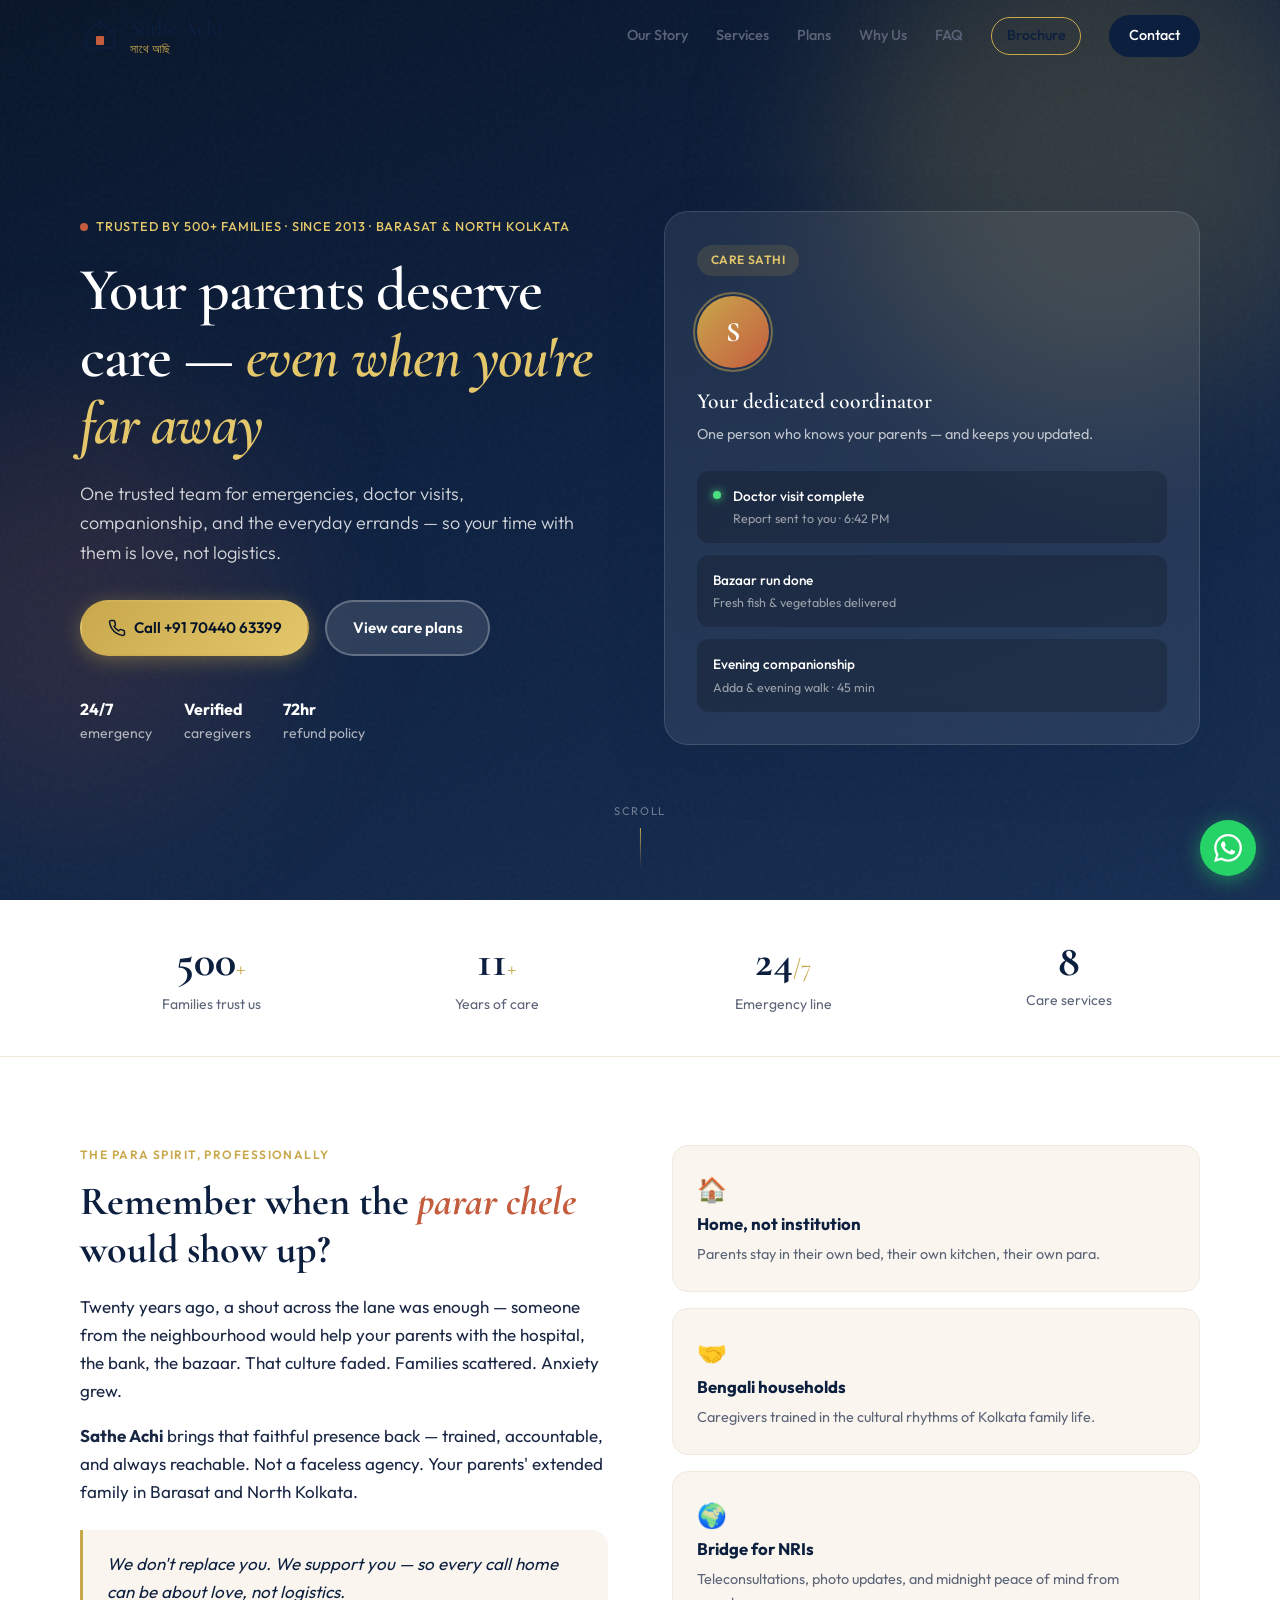
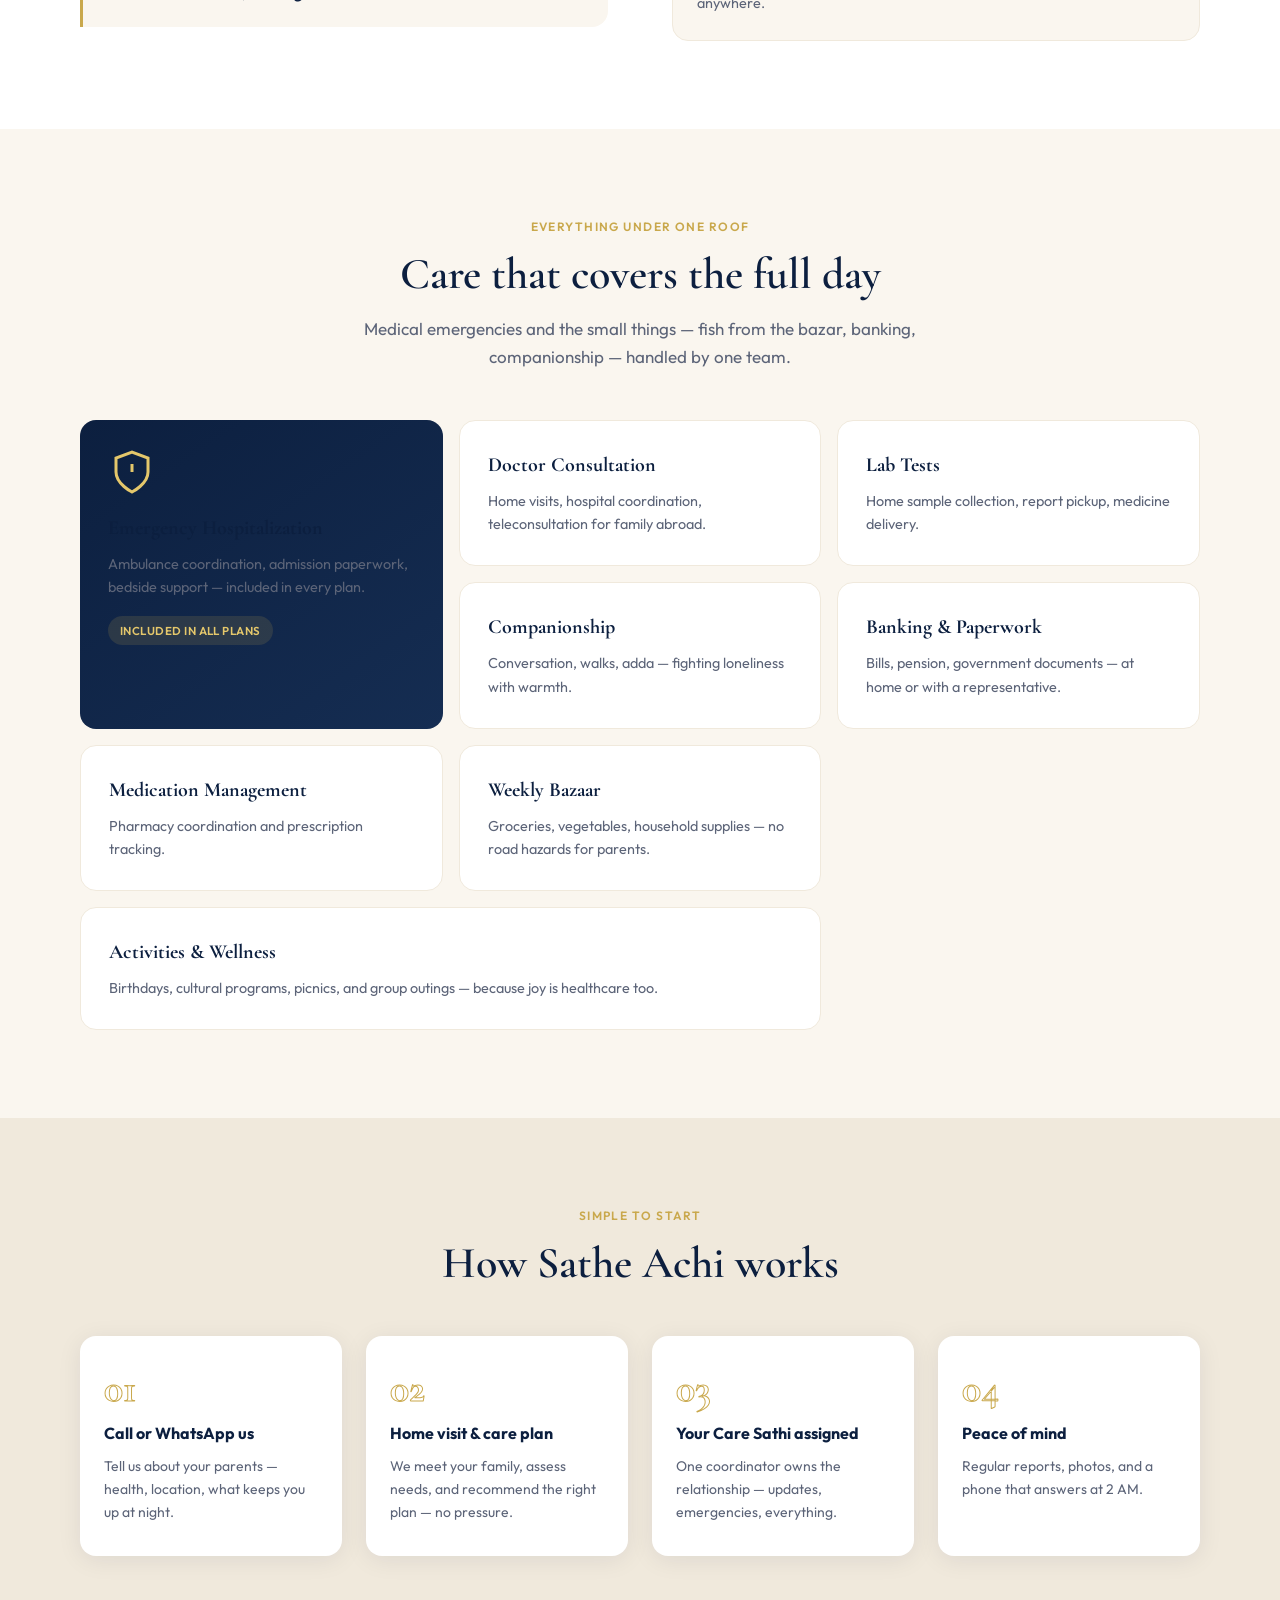
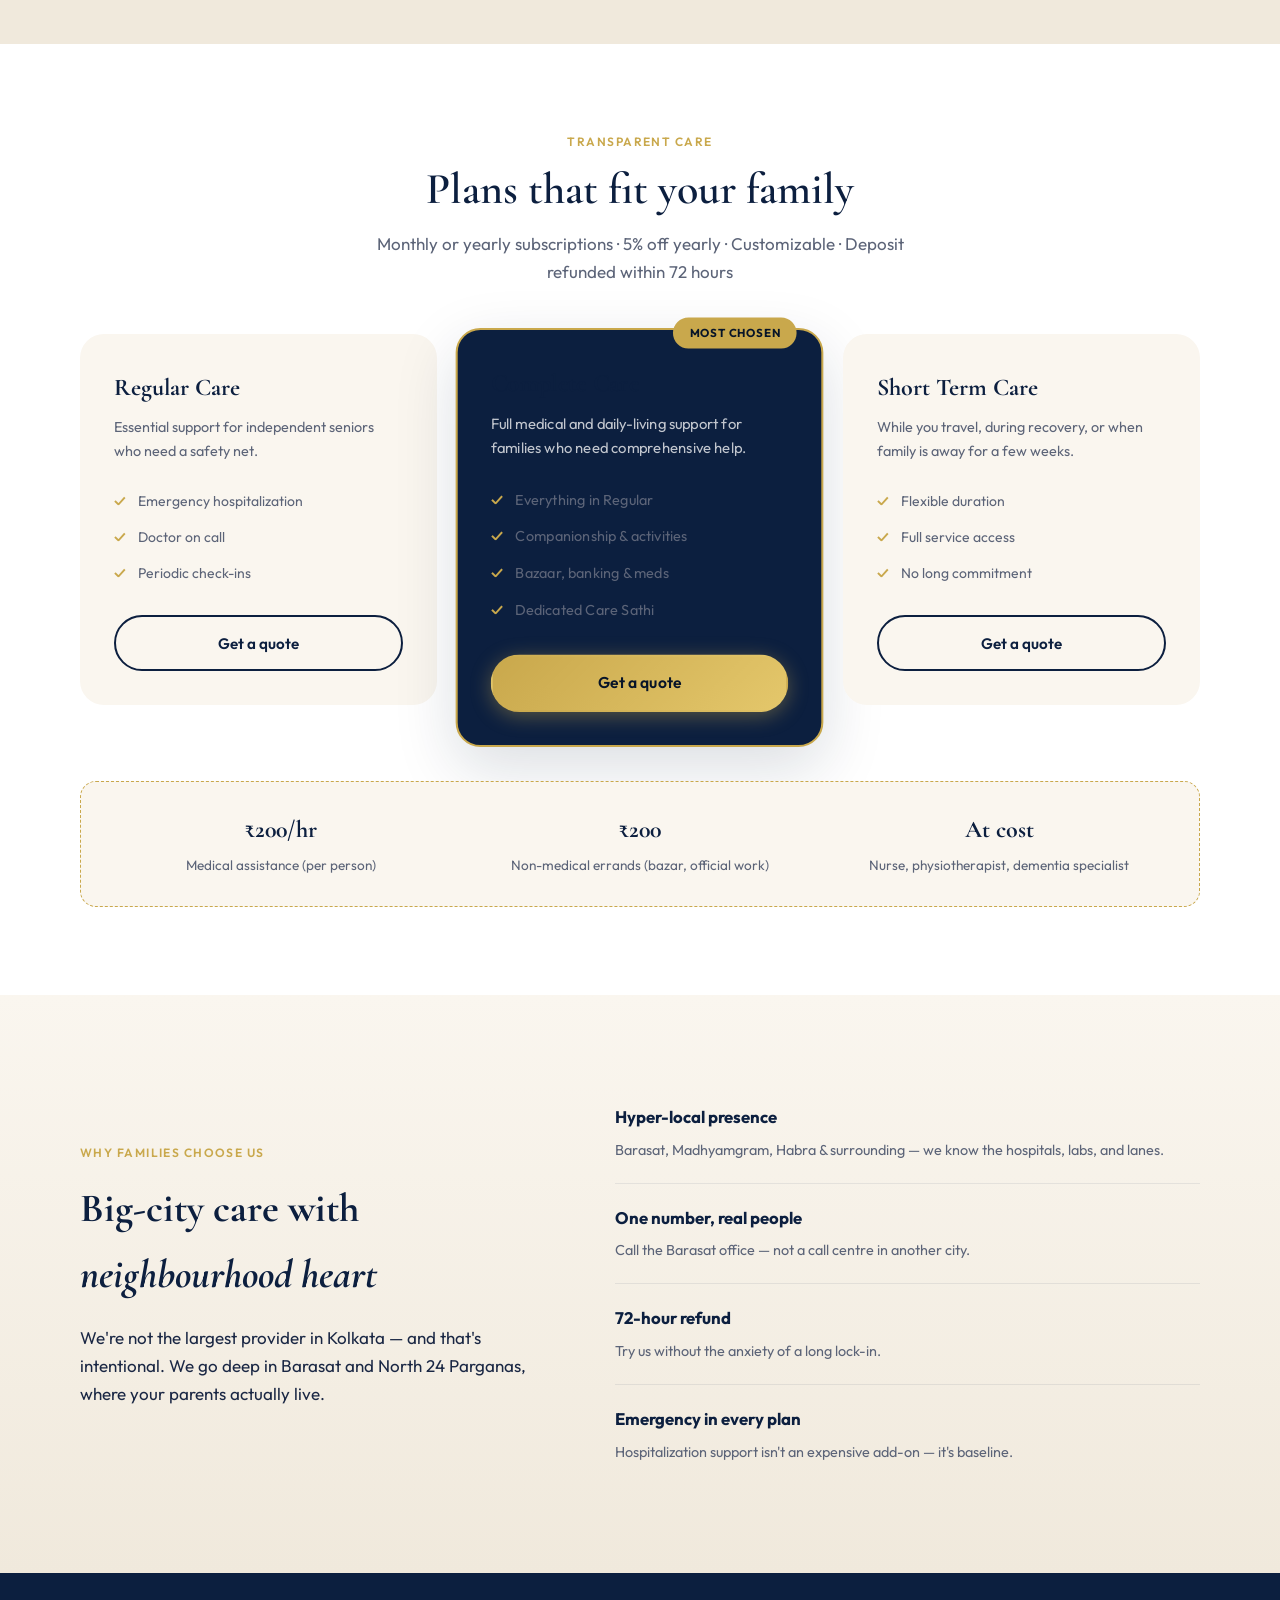
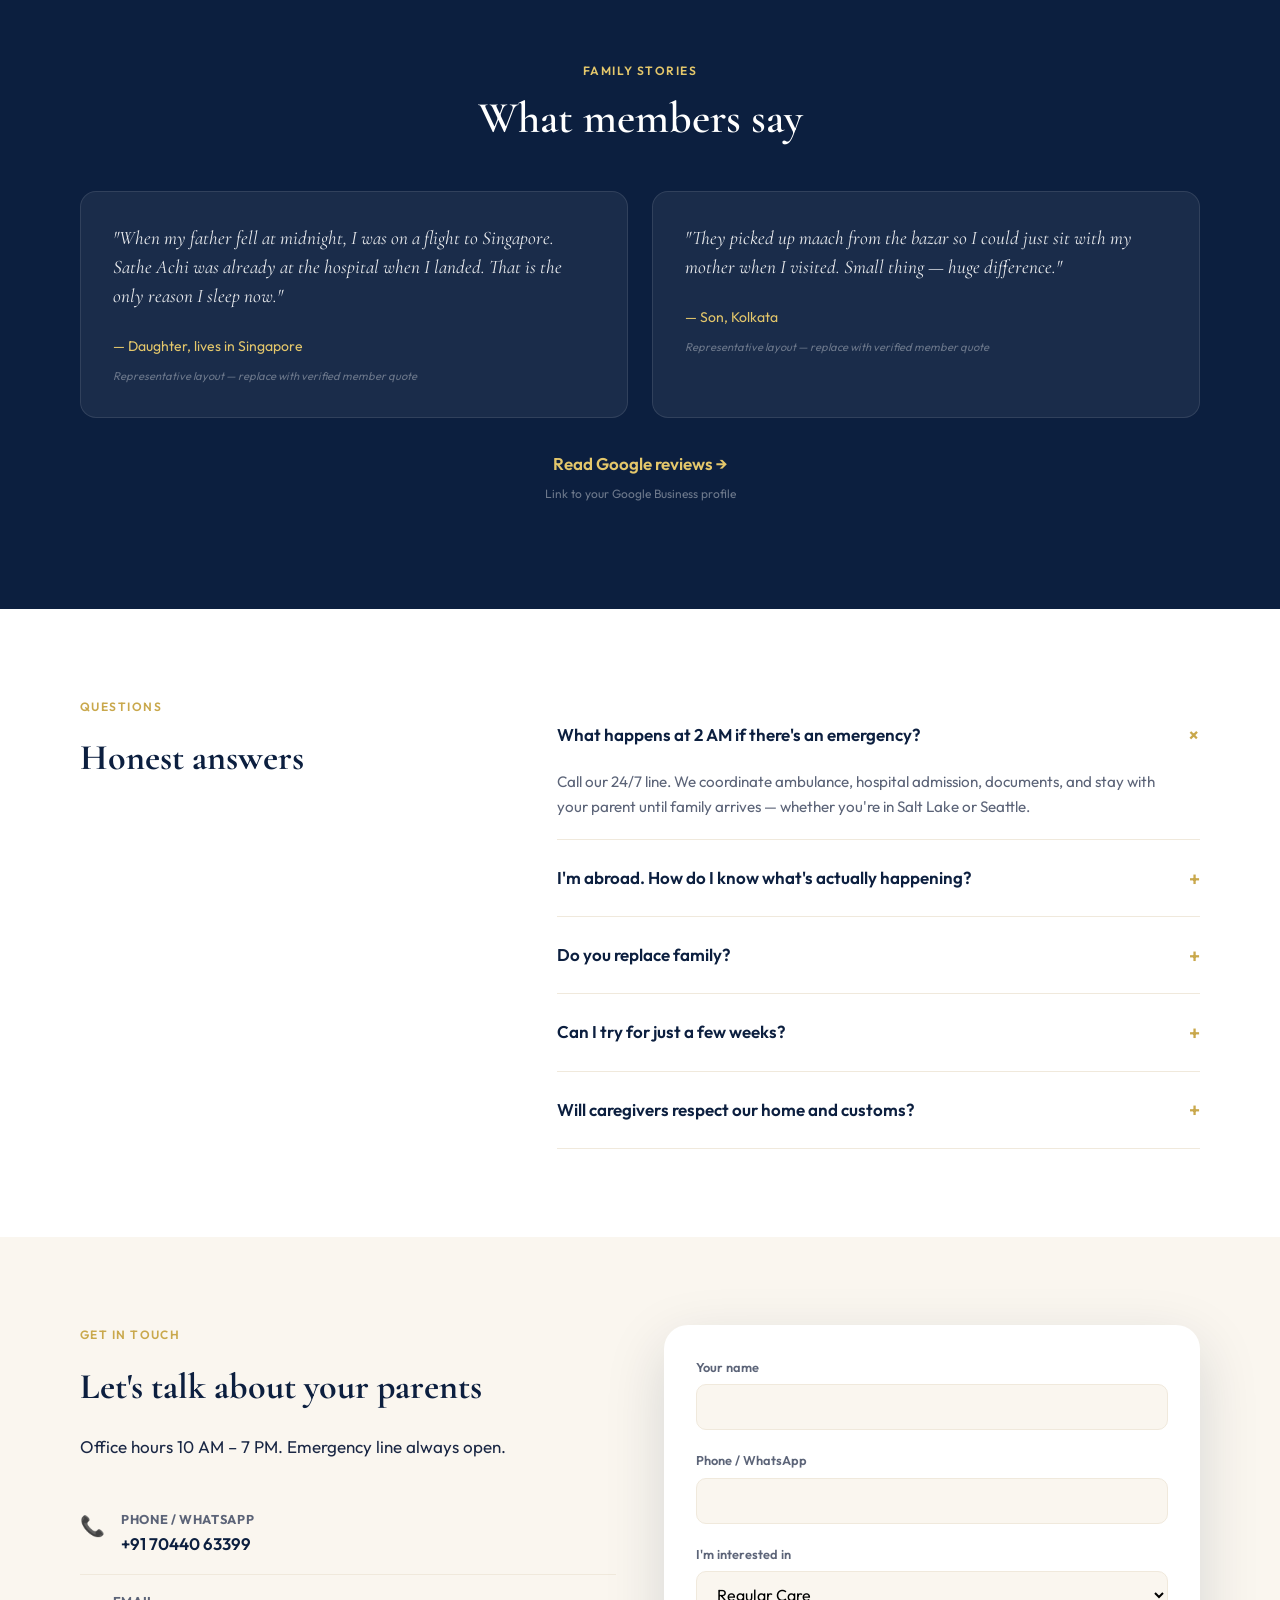
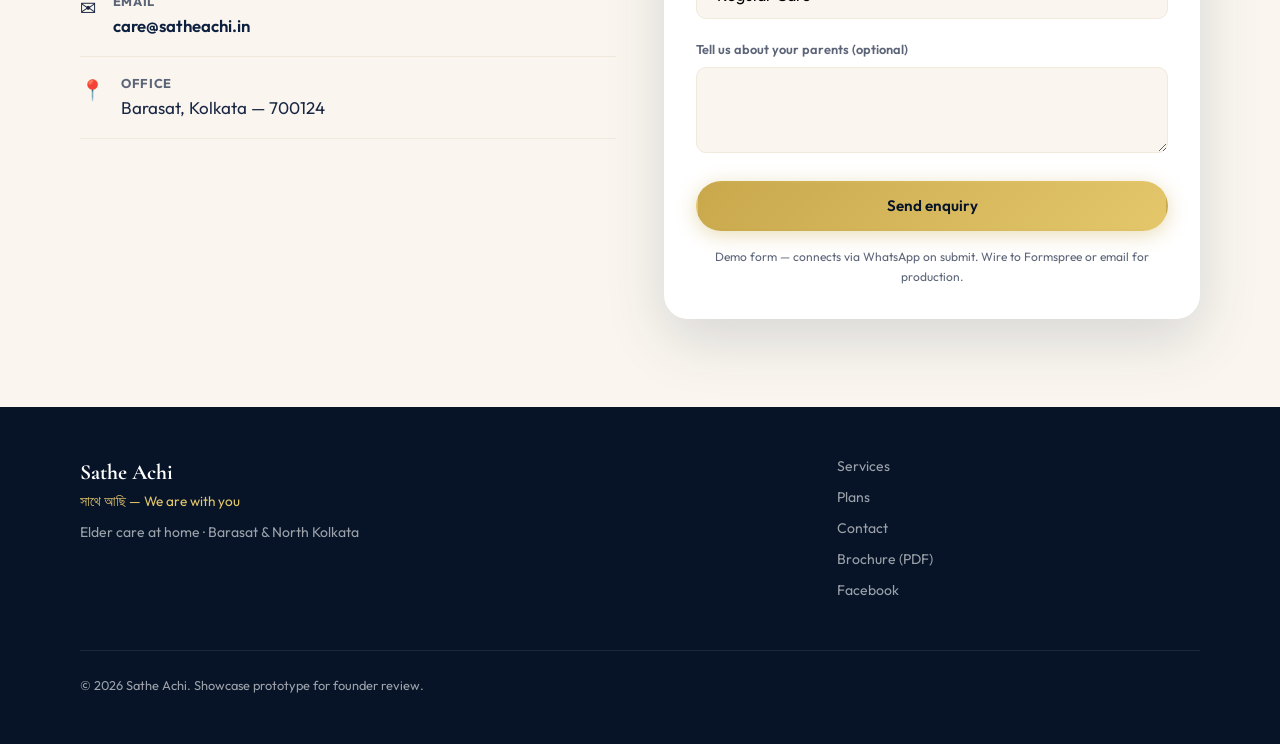
==== index.html @ 53a48768 "Add print-ready A4 brochure with brand-aligned design. Co-authored-by: Cursor <cursoragent@cursor.co" ====
<!DOCTYPE html>
<html lang="en">
<head>
  <meta charset="UTF-8" />
  <meta name="viewport" content="width=device-width, initial-scale=1.0" />
  <meta name="description" content="Sathe Achi — compassionate elder care at home in Barasat & North Kolkata. 24/7 emergency support, verified caregivers, one subscription for medical and daily needs." />
  <title>Sathe Achi — Elder Care at Home | Barasat & Kolkata</title>
  <link rel="preconnect" href="https://fonts.googleapis.com" />
  <link rel="preconnect" href="https://fonts.gstatic.com" crossorigin />
  <link href="https://fonts.googleapis.com/css2?family=Cormorant+Garamond:ital,wght@0,500;0,600;0,700;1,500&family=Outfit:wght@300;400;500;600;700&display=swap" rel="stylesheet" />
  <link rel="stylesheet" href="css/styles.css" />
  <link rel="icon" href="data:image/svg+xml,<svg xmlns='http://www.w3.org/2000/svg' viewBox='0 0 100 100'><rect fill='%230c1f3f' width='100' height='100' rx='20'/><path fill='%23c9a84c' d='M50 22 L72 42 V68 H28 V42 Z'/><rect fill='%23c45c3e' x='44' y='48' width='12' height='14' rx='2'/></svg>" />
</head>
<body>
  <a class="skip-link" href="#main">Skip to content</a>

  <header class="header" id="header">
    <div class="container header__inner">
      <a href="#" class="logo" aria-label="Sathe Achi home">
        <span class="logo__mark" aria-hidden="true">
          <svg viewBox="0 0 40 40" fill="none" xmlns="http://www.w3.org/2000/svg">
            <path d="M20 6 L34 18 V32 H6 V18 Z" stroke="currentColor" stroke-width="1.5" fill="none"/>
            <rect x="16" y="20" width="8" height="9" rx="1" fill="#c45c3e"/>
          </svg>
        </span>
        <span class="logo__text">
          <strong>Sathe Achi</strong>
          <small lang="bn">সাথে আছি</small>
        </span>
      </a>
      <nav class="nav" id="nav" aria-label="Main">
        <a href="#story">Our Story</a>
        <a href="#services">Services</a>
        <a href="#plans">Plans</a>
        <a href="#why">Why Us</a>
        <a href="#faq">FAQ</a>
        <a href="brochure/" class="nav__brochure">Brochure</a>
        <a href="#contact" class="nav__cta">Contact</a>
      </nav>
      <button class="menu-toggle" id="menuToggle" aria-expanded="false" aria-controls="nav" aria-label="Open menu">
        <span></span><span></span><span></span>
      </button>
    </div>
  </header>

  <main id="main">
    <section class="hero" aria-labelledby="hero-title">
      <div class="hero__bg" aria-hidden="true">
        <div class="hero__orb hero__orb--1"></div>
        <div class="hero__orb hero__orb--2"></div>
        <div class="hero__grain"></div>
      </div>
      <div class="container hero__grid">
        <div class="hero__content reveal">
          <p class="eyebrow">
            <span class="eyebrow__dot"></span>
            Trusted by 500+ families · Since 2013 · Barasat & North Kolkata
          </p>
          <h1 id="hero-title">
            Your parents deserve care —
            <em>even when you're far away</em>
          </h1>
          <p class="hero__lead">
            One trusted team for emergencies, doctor visits, companionship, and the everyday errands —
            so your time with them is love, not logistics.
          </p>
          <div class="hero__actions">
            <a href="tel:+917044063399" class="btn btn--primary">
              <svg width="18" height="18" viewBox="0 0 24 24" fill="none" stroke="currentColor" stroke-width="2"><path d="M22 16.92v3a2 2 0 01-2.18 2 19.79 19.79 0 01-8.63-3.07 19.5 19.5 0 01-6-6 19.79 19.79 0 01-3.07-8.67A2 2 0 014.11 2h3a2 2 0 012 1.72c.127.96.361 1.903.7 2.81a2 2 0 01-.45 2.11L8.09 9.91a16 16 0 006 6l1.27-1.27a2 2 0 012.11-.45c.907.339 1.85.573 2.81.7A2 2 0 0122 16.92z"/></svg>
              Call +91 70440 63399
            </a>
            <a href="#plans" class="btn btn--ghost">View care plans</a>
          </div>
          <ul class="hero__trust" role="list">
            <li><strong>24/7</strong> emergency</li>
            <li><strong>Verified</strong> caregivers</li>
            <li><strong>72hr</strong> refund policy</li>
          </ul>
        </div>
        <div class="hero__visual reveal reveal--delay">
          <div class="hero-card">
            <div class="hero-card__badge">Care Sathi</div>
            <div class="hero-card__avatar" aria-hidden="true">
              <div class="avatar-ring"></div>
              <span>S</span>
            </div>
            <p class="hero-card__name">Your dedicated coordinator</p>
            <p class="hero-card__role">One person who knows your parents — and keeps you updated.</p>
            <div class="hero-card__updates">
              <div class="update update--live">
                <span class="update__dot"></span>
                <div>
                  <strong>Doctor visit complete</strong>
                  <small>Report sent to you · 6:42 PM</small>
                </div>
              </div>
              <div class="update">
                <div>
                  <strong>Bazaar run done</strong>
                  <small>Fresh fish &amp; vegetables delivered</small>
                </div>
              </div>
              <div class="update">
                <div>
                  <strong>Evening companionship</strong>
                  <small>Adda &amp; evening walk · 45 min</small>
                </div>
              </div>
            </div>
          </div>
        </div>
      </div>
      <div class="hero__scroll" aria-hidden="true">
        <span>Scroll</span>
        <div class="hero__scroll-line"></div>
      </div>
    </section>

    <section class="stats" aria-label="Key metrics">
      <div class="container stats__grid">
        <div class="stat reveal"><span class="stat__num" data-count="500">0</span><span class="stat__suffix">+</span><p>Families trust us</p></div>
        <div class="stat reveal"><span class="stat__num" data-count="11">0</span><span class="stat__suffix">+</span><p>Years of care</p></div>
        <div class="stat reveal"><span class="stat__num" data-count="24">0</span><span class="stat__suffix">/7</span><p>Emergency line</p></div>
        <div class="stat reveal"><span class="stat__num" data-count="8">0</span><p>Care services</p></div>
      </div>
    </section>

    <section class="section story" id="story" aria-labelledby="story-title">
      <div class="container story__grid">
        <div class="story__text reveal">
          <p class="section-label">The para spirit, professionally</p>
          <h2 id="story-title">Remember when the <em>parar chele</em> would show up?</h2>
          <p>Twenty years ago, a shout across the lane was enough — someone from the neighbourhood would help your parents with the hospital, the bank, the bazaar. That culture faded. Families scattered. Anxiety grew.</p>
          <p><strong>Sathe Achi</strong> brings that faithful presence back — trained, accountable, and always reachable. Not a faceless agency. Your parents' extended family in Barasat and North Kolkata.</p>
          <blockquote>
            <p>We don't replace you. We support you — so every call home can be about love, not logistics.</p>
          </blockquote>
        </div>
        <div class="story__cards reveal reveal--delay">
          <article class="story-card">
            <span class="story-card__icon" aria-hidden="true">🏠</span>
            <h3>Home, not institution</h3>
            <p>Parents stay in their own bed, their own kitchen, their own para.</p>
          </article>
          <article class="story-card">
            <span class="story-card__icon" aria-hidden="true">🤝</span>
            <h3>Bengali households</h3>
            <p>Caregivers trained in the cultural rhythms of Kolkata family life.</p>
          </article>
          <article class="story-card">
            <span class="story-card__icon" aria-hidden="true">🌍</span>
            <h3>Bridge for NRIs</h3>
            <p>Teleconsultations, photo updates, and midnight peace of mind from anywhere.</p>
          </article>
        </div>
      </div>
    </section>

    <section class="section services" id="services" aria-labelledby="services-title">
      <div class="container">
        <header class="section-header reveal">
          <p class="section-label">Everything under one roof</p>
          <h2 id="services-title">Care that covers the full day</h2>
          <p class="section-desc">Medical emergencies and the small things — fish from the bazar, banking, companionship — handled by one team.</p>
        </header>
        <div class="bento reveal">
          <article class="bento__item bento__item--featured">
            <div class="bento__icon" aria-hidden="true">
              <svg viewBox="0 0 24 24" fill="none" stroke="currentColor" stroke-width="1.5"><path d="M12 22s8-4 8-10V5l-8-3-8 3v7c0 6 8 10 8 10z"/><path d="M12 8v4M12 16h.01"/></svg>
            </div>
            <h3>Emergency Hospitalization</h3>
            <p>Ambulance coordination, admission paperwork, bedside support — included in every plan.</p>
            <span class="bento__tag">Included in all plans</span>
          </article>
          <article class="bento__item">
            <h3>Doctor Consultation</h3>
            <p>Home visits, hospital coordination, teleconsultation for family abroad.</p>
          </article>
          <article class="bento__item">
            <h3>Lab Tests</h3>
            <p>Home sample collection, report pickup, medicine delivery.</p>
          </article>
          <article class="bento__item">
            <h3>Companionship</h3>
            <p>Conversation, walks, adda — fighting loneliness with warmth.</p>
          </article>
          <article class="bento__item">
            <h3>Banking &amp; Paperwork</h3>
            <p>Bills, pension, government documents — at home or with a representative.</p>
          </article>
          <article class="bento__item">
            <h3>Medication Management</h3>
            <p>Pharmacy coordination and prescription tracking.</p>
          </article>
          <article class="bento__item">
            <h3>Weekly Bazaar</h3>
            <p>Groceries, vegetables, household supplies — no road hazards for parents.</p>
          </article>
          <article class="bento__item bento__item--wide">
            <h3>Activities &amp; Wellness</h3>
            <p>Birthdays, cultural programs, picnics, and group outings — because joy is healthcare too.</p>
          </article>
        </div>
      </div>
    </section>

    <section class="section how" id="how" aria-labelledby="how-title">
      <div class="container">
        <header class="section-header reveal">
          <p class="section-label">Simple to start</p>
          <h2 id="how-title">How Sathe Achi works</h2>
        </header>
        <ol class="steps reveal">
          <li class="step">
            <span class="step__num">01</span>
            <h3>Call or WhatsApp us</h3>
            <p>Tell us about your parents — health, location, what keeps you up at night.</p>
          </li>
          <li class="step">
            <span class="step__num">02</span>
            <h3>Home visit &amp; care plan</h3>
            <p>We meet your family, assess needs, and recommend the right plan — no pressure.</p>
          </li>
          <li class="step">
            <span class="step__num">03</span>
            <h3>Your Care Sathi assigned</h3>
            <p>One coordinator owns the relationship — updates, emergencies, everything.</p>
          </li>
          <li class="step">
            <span class="step__num">04</span>
            <h3>Peace of mind</h3>
            <p>Regular reports, photos, and a phone that answers at 2 AM.</p>
          </li>
        </ol>
      </div>
    </section>

    <section class="section plans" id="plans" aria-labelledby="plans-title">
      <div class="container">
        <header class="section-header reveal">
          <p class="section-label">Transparent care</p>
          <h2 id="plans-title">Plans that fit your family</h2>
          <p class="section-desc">Monthly or yearly subscriptions · 5% off yearly · Customizable · Deposit refunded within 72 hours</p>
        </header>
        <div class="plans__grid reveal">
          <article class="plan-card">
            <h3>Regular Care</h3>
            <p class="plan-card__desc">Essential support for independent seniors who need a safety net.</p>
            <ul>
              <li>Emergency hospitalization</li>
              <li>Doctor on call</li>
              <li>Periodic check-ins</li>
            </ul>
            <a href="#contact" class="btn btn--outline btn--block">Get a quote</a>
          </article>
          <article class="plan-card plan-card--featured">
            <span class="plan-card__ribbon">Most chosen</span>
            <h3>Complete Care</h3>
            <p class="plan-card__desc">Full medical and daily-living support for families who need comprehensive help.</p>
            <ul>
              <li>Everything in Regular</li>
              <li>Companionship &amp; activities</li>
              <li>Bazaar, banking &amp; meds</li>
              <li>Dedicated Care Sathi</li>
            </ul>
            <a href="#contact" class="btn btn--primary btn--block">Get a quote</a>
          </article>
          <article class="plan-card">
            <h3>Short Term Care</h3>
            <p class="plan-card__desc">While you travel, during recovery, or when family is away for a few weeks.</p>
            <ul>
              <li>Flexible duration</li>
              <li>Full service access</li>
              <li>No long commitment</li>
            </ul>
            <a href="#contact" class="btn btn--outline btn--block">Get a quote</a>
          </article>
        </div>
        <aside class="pricing-notes reveal">
          <h3 class="visually-hidden">Add-on pricing</h3>
          <div class="pricing-notes__grid">
            <div><strong>₹200/hr</strong><span>Medical assistance (per person)</span></div>
            <div><strong>₹200</strong><span>Non-medical errands (bazar, official work)</span></div>
            <div><strong>At cost</strong><span>Nurse, physiotherapist, dementia specialist</span></div>
          </div>
        </aside>
      </div>
    </section>

    <section class="section why" id="why" aria-labelledby="why-title">
      <div class="container why__grid">
        <header class="reveal">
          <p class="section-label">Why families choose us</p>
          <h2 id="why-title">Big-city care with <em>neighbourhood heart</em></h2>
          <p>We're not the largest provider in Kolkata — and that's intentional. We go deep in Barasat and North 24 Parganas, where your parents actually live.</p>
        </header>
        <ul class="why__list reveal reveal--delay" role="list">
          <li>
            <strong>Hyper-local presence</strong>
            <span>Barasat, Madhyamgram, Habra &amp; surrounding — we know the hospitals, labs, and lanes.</span>
          </li>
          <li>
            <strong>One number, real people</strong>
            <span>Call the Barasat office — not a call centre in another city.</span>
          </li>
          <li>
            <strong>72-hour refund</strong>
            <span>Try us without the anxiety of a long lock-in.</span>
          </li>
          <li>
            <strong>Emergency in every plan</strong>
            <span>Hospitalization support isn't an expensive add-on — it's baseline.</span>
          </li>
        </ul>
      </div>
    </section>

    <section class="section testimonials" aria-labelledby="testimonials-title">
      <div class="container">
        <header class="section-header reveal">
          <p class="section-label">Family stories</p>
          <h2 id="testimonials-title">What members say</h2>
        </header>
        <div class="testimonials__grid reveal">
          <blockquote class="testimonial">
            <p>"When my father fell at midnight, I was on a flight to Singapore. Sathe Achi was already at the hospital when I landed. That is the only reason I sleep now."</p>
            <footer>
              <cite>— Daughter, lives in Singapore</cite>
              <span class="testimonial__note">Representative layout — replace with verified member quote</span>
            </footer>
          </blockquote>
          <blockquote class="testimonial">
            <p>"They picked up maach from the bazar so I could just sit with my mother when I visited. Small thing — huge difference."</p>
            <footer>
              <cite>— Son, Kolkata</cite>
              <span class="testimonial__note">Representative layout — replace with verified member quote</span>
            </footer>
          </blockquote>
        </div>
        <p class="testimonials__cta reveal">
          <a href="https://g.page/r/" target="_blank" rel="noopener" class="link-arrow">Read Google reviews →</a>
          <small>Link to your Google Business profile</small>
        </p>
      </div>
    </section>

    <section class="section faq" id="faq" aria-labelledby="faq-title">
      <div class="container faq__grid">
        <header class="reveal">
          <p class="section-label">Questions</p>
          <h2 id="faq-title">Honest answers</h2>
        </header>
        <div class="accordion reveal reveal--delay" role="list">
          <details class="accordion__item" open>
            <summary>What happens at 2 AM if there's an emergency?</summary>
            <p>Call our 24/7 line. We coordinate ambulance, hospital admission, documents, and stay with your parent until family arrives — whether you're in Salt Lake or Seattle.</p>
          </details>
          <details class="accordion__item">
            <summary>I'm abroad. How do I know what's actually happening?</summary>
            <p>Your Care Sathi sends regular updates — doctor reports, photos from activities, and direct WhatsApp access. We're your transparent local bridge.</p>
          </details>
          <details class="accordion__item">
            <summary>Do you replace family?</summary>
            <p>Never. We handle logistics so your calls and visits are about connection — not chores, queues, and panic.</p>
          </details>
          <details class="accordion__item">
            <summary>Can I try for just a few weeks?</summary>
            <p>Yes — Short Term Care is built for vacations, recovery, or trial periods. Deposit refunded within 72 hours if you discontinue.</p>
          </details>
          <details class="accordion__item">
            <summary>Will caregivers respect our home and customs?</summary>
            <p>Trust is everything. Our team is trained for Bengali households — shoes off, kitchen rules, the rhythms of your family.</p>
          </details>
        </div>
      </div>
    </section>

    <section class="section contact" id="contact" aria-labelledby="contact-title">
      <div class="container contact__grid">
        <div class="contact__info reveal">
          <p class="section-label">Get in touch</p>
          <h2 id="contact-title">Let's talk about your parents</h2>
          <p>Office hours 10 AM – 7 PM. Emergency line always open.</p>
          <ul class="contact__list" role="list">
            <li>
              <span aria-hidden="true">📞</span>
              <div><strong>Phone / WhatsApp</strong><a href="tel:+917044063399">+91 70440 63399</a></div>
            </li>
            <li>
              <span aria-hidden="true">✉️</span>
              <div><strong>Email</strong><a href="mailto:care@satheachi.in">care@satheachi.in</a></div>
            </li>
            <li>
              <span aria-hidden="true">📍</span>
              <div><strong>Office</strong>Barasat, Kolkata — 700124</div>
            </li>
          </ul>
        </div>
        <form class="contact__form reveal reveal--delay" action="#" method="post" id="contactForm">
          <div class="form-row">
            <label for="name">Your name</label>
            <input type="text" id="name" name="name" required autocomplete="name" />
          </div>
          <div class="form-row">
            <label for="phone">Phone / WhatsApp</label>
            <input type="tel" id="phone" name="phone" required autocomplete="tel" />
          </div>
          <div class="form-row">
            <label for="interest">I'm interested in</label>
            <select id="interest" name="interest">
              <option>Regular Care</option>
              <option>Complete Care</option>
              <option>Short Term Care</option>
              <option>Emergency Membership</option>
            </select>
          </div>
          <div class="form-row">
            <label for="message">Tell us about your parents (optional)</label>
            <textarea id="message" name="message" rows="3"></textarea>
          </div>
          <button type="submit" class="btn btn--primary btn--block">Send enquiry</button>
          <p class="form-note">Demo form — connects via WhatsApp on submit. Wire to Formspree or email for production.</p>
        </form>
      </div>
    </section>
  </main>

  <footer class="footer">
    <div class="container footer__grid">
      <div class="footer__brand">
        <strong>Sathe Achi</strong>
        <span lang="bn">সাথে আছি — We are with you</span>
        <p>Elder care at home · Barasat &amp; North Kolkata</p>
      </div>
      <div class="footer__links">
        <a href="#services">Services</a>
        <a href="#plans">Plans</a>
        <a href="#contact">Contact</a>
        <a href="brochure/">Brochure (PDF)</a>
        <a href="https://www.facebook.com/p/Sathe-Achi-100067684187281" target="_blank" rel="noopener">Facebook</a>
      </div>
      <p class="footer__copy">© 2026 Sathe Achi. Showcase prototype for founder review.</p>
    </div>
  </footer>

  <a href="https://wa.me/917044063399?text=Hi%20Sathe%20Achi%2C%20I%27d%20like%20to%20know%20more%20about%20elder%20care." class="whatsapp-float" target="_blank" rel="noopener" aria-label="Chat on WhatsApp">
    <svg viewBox="0 0 24 24" fill="currentColor" width="28" height="28"><path d="M17.472 14.382c-.297-.149-1.758-.867-2.03-.967-.273-.099-.471-.148-.67.15-.197.297-.767.966-.94 1.164-.173.199-.347.223-.644.075-.297-.15-1.255-.463-2.39-1.475-.883-.788-1.48-1.761-1.653-2.059-.173-.297-.018-.458.13-.606.134-.133.298-.347.446-.52.149-.174.198-.298.298-.497.099-.198.05-.371-.025-.52-.075-.149-.669-1.612-.916-2.207-.242-.579-.487-.5-.669-.51-.173-.008-.371-.01-.57-.01-.198 0-.52.074-.792.372-.272.297-1.04 1.016-1.04 2.479 0 1.462 1.065 2.875 1.213 3.074.149.198 2.096 3.2 5.077 4.487.709.306 1.262.489 1.694.625.712.227 1.36.195 1.871.118.571-.085 1.758-.719 2.006-1.413.248-.694.248-1.289.173-1.413-.074-.124-.272-.198-.57-.347m-5.421 7.403h-.004a9.87 9.87 0 01-5.031-1.378l-.361-.214-3.741.982.998-3.648-.235-.374a9.86 9.86 0 01-1.51-5.26c.001-5.45 4.436-9.884 9.888-9.884 2.64 0 5.122 1.03 6.988 2.898a9.825 9.825 0 012.893 6.994c-.003 5.45-4.435 9.884-9.885 9.884m8.413-18.297A11.815 11.815 0 0012.05 0C5.495 0 .16 5.335.157 11.892c0 2.096.547 4.142 1.588 5.945L.057 24l6.305-1.654a11.882 11.882 0 005.683 1.448h.005c6.554 0 11.89-5.335 11.893-11.893a11.821 11.821 0 00-3.48-8.413z"/></svg>
  </a>

  <script src="js/main.js"></script>
</body>
</html>
---- css/styles.css ----
/* Sathe Achi — Showcase site styles */

:root {
  --navy: #0c1f3f;
  --navy-light: #152d52;
  --navy-deep: #071428;
  --gold: #c9a84c;
  --gold-light: #e4c76b;
  --gold-dim: rgba(201, 168, 76, 0.15);
  --cream: #faf6ef;
  --cream-dark: #f0e9dc;
  --terracotta: #c45c3e;
  --text: #1a2744;
  --text-muted: #5c6478;
  --white: #ffffff;
  --radius: 16px;
  --radius-lg: 24px;
  --shadow: 0 4px 24px rgba(12, 31, 63, 0.08);
  --shadow-lg: 0 20px 60px rgba(12, 31, 63, 0.15);
  --font-display: "Cormorant Garamond", Georgia, serif;
  --font-body: "Outfit", system-ui, sans-serif;
  --header-h: 72px;
  --ease: cubic-bezier(0.22, 1, 0.36, 1);
}

*, *::before, *::after { box-sizing: border-box; }
html { scroll-behavior: smooth; scroll-padding-top: var(--header-h); }

body {
  margin: 0;
  font-family: var(--font-body);
  font-size: 1.0625rem;
  line-height: 1.65;
  color: var(--text);
  background: var(--cream);
  -webkit-font-smoothing: antialiased;
}

img, svg { display: block; max-width: 100%; }
a { color: var(--navy); text-decoration-thickness: 1px; text-underline-offset: 3px; }
a:hover { color: var(--terracotta); }

.container {
  width: min(1120px, 92vw);
  margin-inline: auto;
}

.visually-hidden {
  position: absolute;
  width: 1px; height: 1px;
  padding: 0; margin: -1px;
  overflow: hidden;
  clip: rect(0,0,0,0);
  border: 0;
}

.skip-link {
  position: absolute;
  top: -100px; left: 1rem;
  padding: 0.5rem 1rem;
  background: var(--navy);
  color: var(--white);
  z-index: 9999;
  border-radius: 8px;
}
.skip-link:focus { top: 1rem; }

/* ── Header ── */
.header {
  position: fixed;
  top: 0; left: 0; right: 0;
  z-index: 100;
  height: var(--header-h);
  transition: background 0.4s var(--ease), box-shadow 0.4s var(--ease);
}
.header--scrolled {
  background: rgba(250, 246, 239, 0.92);
  backdrop-filter: blur(12px);
  box-shadow: var(--shadow);
}
.header__inner {
  display: flex;
  align-items: center;
  justify-content: space-between;
  height: 100%;
}

.logo {
  display: flex;
  align-items: center;
  gap: 0.65rem;
  text-decoration: none;
  color: var(--navy);
}
.logo__mark {
  width: 40px; height: 40px;
  color: var(--navy);
}
.logo__text {
  display: flex;
  flex-direction: column;
  line-height: 1.2;
}
.logo__text strong {
  font-family: var(--font-display);
  font-size: 1.35rem;
  font-weight: 600;
}
.logo__text small {
  font-size: 0.75rem;
  color: var(--gold);
  letter-spacing: 0.02em;
}

.nav {
  display: flex;
  align-items: center;
  gap: 1.75rem;
}
.nav a {
  text-decoration: none;
  font-size: 0.9rem;
  font-weight: 500;
  color: var(--text-muted);
  transition: color 0.2s;
}
.nav a:hover { color: var(--navy); }
.nav__brochure {
  padding: 0.4rem 0.9rem !important;
  border: 1px solid var(--gold);
  border-radius: 100px;
  color: var(--navy) !important;
}
.nav__brochure:hover { background: var(--gold-dim, rgba(201,168,76,0.15)); }
.nav__cta {
  padding: 0.55rem 1.25rem !important;
  background: var(--navy) !important;
  color: var(--white) !important;
  border-radius: 100px;
}
.nav__cta:hover { background: var(--navy-light) !important; color: var(--white) !important; }

.menu-toggle {
  display: none;
  flex-direction: column;
  gap: 5px;
  padding: 8px;
  background: none;
  border: none;
  cursor: pointer;
}
.menu-toggle span {
  display: block;
  width: 24px; height: 2px;
  background: var(--navy);
  border-radius: 2px;
  transition: transform 0.3s, opacity 0.3s;
}
.menu-toggle[aria-expanded="true"] span:nth-child(1) { transform: translateY(7px) rotate(45deg); }
.menu-toggle[aria-expanded="true"] span:nth-child(2) { opacity: 0; }
.menu-toggle[aria-expanded="true"] span:nth-child(3) { transform: translateY(-7px) rotate(-45deg); }

/* ── Buttons ── */
.btn {
  display: inline-flex;
  align-items: center;
  justify-content: center;
  gap: 0.5rem;
  padding: 0.85rem 1.6rem;
  font-family: var(--font-body);
  font-size: 0.95rem;
  font-weight: 600;
  border-radius: 100px;
  border: 2px solid transparent;
  cursor: pointer;
  text-decoration: none;
  transition: transform 0.2s var(--ease), box-shadow 0.2s, background 0.2s;
}
.btn:hover { transform: translateY(-2px); }
.btn--primary {
  background: linear-gradient(135deg, var(--gold) 0%, var(--gold-light) 100%);
  color: var(--navy-deep);
  box-shadow: 0 4px 20px rgba(201, 168, 76, 0.4);
}
.btn--primary:hover { box-shadow: 0 8px 28px rgba(201, 168, 76, 0.5); color: var(--navy-deep); }
.btn--ghost {
  background: rgba(255,255,255,0.12);
  color: var(--white);
  border-color: rgba(255,255,255,0.25);
  backdrop-filter: blur(8px);
}
.btn--ghost:hover { background: rgba(255,255,255,0.2); color: var(--white); }
.btn--outline {
  background: transparent;
  border-color: var(--navy);
  color: var(--navy);
}
.btn--outline:hover { background: var(--navy); color: var(--white); }
.btn--block { width: 100%; }

/* ── Hero ── */
.hero {
  position: relative;
  min-height: 100vh;
  min-height: 100dvh;
  display: flex;
  align-items: center;
  padding: calc(var(--header-h) + 3rem) 0 4rem;
  background: linear-gradient(160deg, var(--navy-deep) 0%, var(--navy) 45%, var(--navy-light) 100%);
  color: var(--white);
  overflow: hidden;
}
.hero__bg { position: absolute; inset: 0; pointer-events: none; }
.hero__orb {
  position: absolute;
  border-radius: 50%;
  filter: blur(80px);
  animation: float 12s ease-in-out infinite;
}
.hero__orb--1 {
  width: 500px; height: 500px;
  background: rgba(201, 168, 76, 0.2);
  top: -10%; right: -5%;
}
.hero__orb--2 {
  width: 400px; height: 400px;
  background: rgba(196, 92, 62, 0.15);
  bottom: 10%; left: -10%;
  animation-delay: -6s;
}
.hero__grain {
  position: absolute; inset: 0;
  opacity: 0.04;
  background-image: url("data:image/svg+xml,%3Csvg viewBox='0 0 256 256' xmlns='http://www.w3.org/2000/svg'%3E%3Cfilter id='n'%3E%3CfeTurbulence type='fractalNoise' baseFrequency='0.9' numOctaves='4' stitchTiles='stitch'/%3E%3C/filter%3E%3Crect width='100%25' height='100%25' filter='url(%23n)'/%3E%3C/svg%3E");
}
@keyframes float {
  0%, 100% { transform: translate(0, 0) scale(1); }
  50% { transform: translate(20px, -30px) scale(1.05); }
}

.hero__grid {
  display: grid;
  grid-template-columns: 1fr 1fr;
  gap: 3rem;
  align-items: center;
  position: relative;
  z-index: 1;
}
.hero h1 {
  font-family: var(--font-display);
  font-size: clamp(2.5rem, 5vw, 3.75rem);
  font-weight: 600;
  line-height: 1.12;
  margin: 0 0 1.25rem;
  letter-spacing: -0.02em;
}
.hero h1 em {
  font-style: italic;
  color: var(--gold-light);
}
.hero__lead {
  font-size: 1.125rem;
  color: rgba(255,255,255,0.82);
  max-width: 32rem;
  margin: 0 0 2rem;
  font-weight: 300;
}
.eyebrow {
  display: inline-flex;
  align-items: center;
  gap: 0.5rem;
  font-size: 0.8rem;
  font-weight: 500;
  letter-spacing: 0.06em;
  text-transform: uppercase;
  color: var(--gold-light);
  margin: 0 0 1.25rem;
}
.eyebrow__dot {
  width: 8px; height: 8px;
  background: var(--terracotta);
  border-radius: 50%;
  animation: pulse 2s infinite;
}
@keyframes pulse {
  0%, 100% { opacity: 1; transform: scale(1); }
  50% { opacity: 0.6; transform: scale(0.85); }
}
.hero__actions {
  display: flex;
  flex-wrap: wrap;
  gap: 1rem;
  margin-bottom: 2.5rem;
}
.hero__trust {
  display: flex;
  flex-wrap: wrap;
  gap: 1.5rem 2rem;
  list-style: none;
  padding: 0; margin: 0;
  font-size: 0.875rem;
  color: rgba(255,255,255,0.65);
}
.hero__trust strong { color: var(--white); display: block; font-size: 1rem; }

.hero-card {
  background: rgba(255,255,255,0.08);
  border: 1px solid rgba(255,255,255,0.12);
  border-radius: var(--radius-lg);
  padding: 2rem;
  backdrop-filter: blur(20px);
  box-shadow: var(--shadow-lg);
}
.hero-card__badge {
  display: inline-block;
  padding: 0.35rem 0.85rem;
  background: var(--gold-dim);
  color: var(--gold-light);
  font-size: 0.75rem;
  font-weight: 600;
  letter-spacing: 0.05em;
  text-transform: uppercase;
  border-radius: 100px;
  margin-bottom: 1.25rem;
}
.hero-card__avatar {
  position: relative;
  width: 72px; height: 72px;
  margin-bottom: 1rem;
}
.avatar-ring {
  position: absolute; inset: -4px;
  border: 2px solid var(--gold);
  border-radius: 50%;
  opacity: 0.5;
  animation: spin 8s linear infinite;
}
@keyframes spin { to { transform: rotate(360deg); } }
.hero-card__avatar span {
  display: flex;
  align-items: center;
  justify-content: center;
  width: 72px; height: 72px;
  background: linear-gradient(135deg, var(--gold), var(--terracotta));
  border-radius: 50%;
  font-family: var(--font-display);
  font-size: 1.75rem;
  font-weight: 700;
  color: var(--white);
}
.hero-card__name {
  font-family: var(--font-display);
  font-size: 1.35rem;
  font-weight: 600;
  margin: 0 0 0.25rem;
}
.hero-card__role {
  font-size: 0.9rem;
  color: rgba(255,255,255,0.7);
  margin: 0 0 1.5rem;
}
.hero-card__updates { display: flex; flex-direction: column; gap: 0.75rem; }
.update {
  display: flex;
  align-items: flex-start;
  gap: 0.75rem;
  padding: 0.85rem 1rem;
  background: rgba(0,0,0,0.2);
  border-radius: 12px;
  font-size: 0.85rem;
}
.update strong { display: block; font-weight: 500; }
.update small { color: rgba(255,255,255,0.55); font-size: 0.78rem; }
.update__dot {
  width: 8px; height: 8px;
  margin-top: 6px;
  background: #4ade80;
  border-radius: 50%;
  flex-shrink: 0;
  box-shadow: 0 0 8px #4ade80;
}
.update--live .update__dot { animation: pulse 2s infinite; }

.hero__scroll {
  position: absolute;
  bottom: 2rem;
  left: 50%;
  transform: translateX(-50%);
  display: flex;
  flex-direction: column;
  align-items: center;
  gap: 0.5rem;
  font-size: 0.7rem;
  letter-spacing: 0.15em;
  text-transform: uppercase;
  color: rgba(255,255,255,0.4);
}
.hero__scroll-line {
  width: 1px; height: 40px;
  background: linear-gradient(to bottom, var(--gold), transparent);
  animation: scrollLine 2s ease-in-out infinite;
}
@keyframes scrollLine {
  0%, 100% { transform: scaleY(0.3); opacity: 0.3; }
  50% { transform: scaleY(1); opacity: 1; }
}

/* ── Stats ── */
.stats {
  background: var(--white);
  padding: 2.5rem 0;
  border-bottom: 1px solid var(--cream-dark);
  margin-top: -1px;
}
.stats__grid {
  display: grid;
  grid-template-columns: repeat(4, 1fr);
  gap: 1.5rem;
  text-align: center;
}
.stat__num {
  font-family: var(--font-display);
  font-size: 2.75rem;
  font-weight: 700;
  color: var(--navy);
  line-height: 1;
}
.stat__suffix {
  font-family: var(--font-display);
  font-size: 1.5rem;
  color: var(--gold);
}
.stat p {
  margin: 0.35rem 0 0;
  font-size: 0.875rem;
  color: var(--text-muted);
}

/* ── Sections ── */
.section { padding: 5.5rem 0; }
.section-label {
  font-size: 0.75rem;
  font-weight: 600;
  letter-spacing: 0.12em;
  text-transform: uppercase;
  color: var(--gold);
  margin: 0 0 0.75rem;
}
.section-header { text-align: center; max-width: 36rem; margin: 0 auto 3rem; }
.section-header h2 {
  font-family: var(--font-display);
  font-size: clamp(2rem, 4vw, 2.75rem);
  font-weight: 600;
  margin: 0 0 1rem;
  color: var(--navy);
  line-height: 1.15;
}
.section-header h2 em { font-style: italic; color: var(--terracotta); }
.section-desc { color: var(--text-muted); margin: 0; }

/* ── Story ── */
.story { background: var(--white); }
.story__grid {
  display: grid;
  grid-template-columns: 1fr 1fr;
  gap: 4rem;
  align-items: start;
}
.story h2 {
  font-family: var(--font-display);
  font-size: clamp(1.85rem, 3.5vw, 2.5rem);
  line-height: 1.2;
  margin: 0 0 1.25rem;
  color: var(--navy);
}
.story h2 em { font-style: italic; color: var(--terracotta); }
.story blockquote {
  margin: 1.5rem 0 0;
  padding: 1.25rem 1.5rem;
  border-left: 3px solid var(--gold);
  background: var(--cream);
  border-radius: 0 var(--radius) var(--radius) 0;
}
.story blockquote p { margin: 0; font-style: italic; color: var(--navy); }
.story__cards { display: flex; flex-direction: column; gap: 1rem; }
.story-card {
  padding: 1.5rem;
  background: var(--cream);
  border-radius: var(--radius);
  border: 1px solid var(--cream-dark);
  transition: transform 0.3s var(--ease), box-shadow 0.3s;
}
.story-card:hover { transform: translateY(-4px); box-shadow: var(--shadow); }
.story-card__icon { font-size: 1.5rem; margin-bottom: 0.5rem; }
.story-card h3 { margin: 0 0 0.35rem; font-size: 1.05rem; color: var(--navy); }
.story-card p { margin: 0; font-size: 0.9rem; color: var(--text-muted); }

/* ── Bento services ── */
.bento {
  display: grid;
  grid-template-columns: repeat(3, 1fr);
  gap: 1rem;
}
.bento__item {
  padding: 1.75rem;
  background: var(--white);
  border-radius: var(--radius);
  border: 1px solid var(--cream-dark);
  transition: transform 0.3s var(--ease), box-shadow 0.3s, border-color 0.3s;
}
.bento__item:hover {
  transform: translateY(-4px);
  box-shadow: var(--shadow-lg);
  border-color: var(--gold);
}
.bento__item--featured {
  grid-row: span 2;
  background: linear-gradient(145deg, var(--navy) 0%, var(--navy-light) 100%);
  color: var(--white);
  border: none;
}
.bento__item--featured h3 { color: var(--white); }
.bento__item--featured p { color: rgba(255,255,255,0.75); }
.bento__item--wide { grid-column: span 2; }
.bento__icon {
  width: 48px; height: 48px;
  margin-bottom: 1rem;
  color: var(--gold-light);
}
.bento__item h3 {
  font-family: var(--font-display);
  font-size: 1.25rem;
  margin: 0 0 0.5rem;
  color: var(--navy);
}
.bento__item p { margin: 0; font-size: 0.9rem; color: var(--text-muted); }
.bento__tag {
  display: inline-block;
  margin-top: 1rem;
  padding: 0.3rem 0.75rem;
  background: var(--gold-dim);
  color: var(--gold-light);
  font-size: 0.72rem;
  font-weight: 600;
  letter-spacing: 0.04em;
  text-transform: uppercase;
  border-radius: 100px;
}

/* ── Steps ── */
.how { background: var(--cream-dark); }
.steps {
  display: grid;
  grid-template-columns: repeat(4, 1fr);
  gap: 1.5rem;
  list-style: none;
  padding: 0; margin: 0;
}
.step {
  position: relative;
  padding: 2rem 1.5rem;
  background: var(--white);
  border-radius: var(--radius);
  box-shadow: var(--shadow);
}
.step__num {
  font-family: var(--font-display);
  font-size: 2.5rem;
  font-weight: 700;
  color: var(--gold-dim);
  color: transparent;
  -webkit-text-stroke: 1px var(--gold);
  line-height: 1;
  margin-bottom: 0.75rem;
  display: block;
}
.step h3 { margin: 0 0 0.5rem; font-size: 1rem; color: var(--navy); }
.step p { margin: 0; font-size: 0.875rem; color: var(--text-muted); }

/* ── Plans ── */
.plans { background: var(--white); }
.plans__grid {
  display: grid;
  grid-template-columns: repeat(3, 1fr);
  gap: 1.5rem;
  align-items: start;
}
.plan-card {
  position: relative;
  padding: 2rem;
  background: var(--cream);
  border-radius: var(--radius-lg);
  border: 2px solid transparent;
  transition: transform 0.3s var(--ease);
}
.plan-card:hover { transform: translateY(-6px); }
.plan-card--featured {
  background: var(--navy);
  color: var(--white);
  border-color: var(--gold);
  box-shadow: var(--shadow-lg);
  transform: scale(1.03);
}
.plan-card--featured:hover { transform: scale(1.03) translateY(-6px); }
.plan-card--featured h3 { color: var(--white); }
.plan-card--featured .plan-card__desc,
.plan-card--featured li { color: rgba(255,255,255,0.75); }
.plan-card__ribbon {
  position: absolute;
  top: -12px; right: 1.5rem;
  padding: 0.35rem 1rem;
  background: var(--gold);
  color: var(--navy-deep);
  font-size: 0.7rem;
  font-weight: 700;
  letter-spacing: 0.05em;
  text-transform: uppercase;
  border-radius: 100px;
}
.plan-card h3 {
  font-family: var(--font-display);
  font-size: 1.5rem;
  margin: 0 0 0.5rem;
  color: var(--navy);
}
.plan-card__desc { font-size: 0.9rem; margin: 0 0 1.25rem; color: var(--text-muted); }
.plan-card ul {
  margin: 0 0 1.5rem;
  padding: 0;
  list-style: none;
}
.plan-card li {
  padding: 0.4rem 0 0.4rem 1.5rem;
  font-size: 0.875rem;
  color: var(--text-muted);
  position: relative;
}
.plan-card li::before {
  content: "✓";
  position: absolute;
  left: 0;
  color: var(--gold);
  font-weight: 700;
}
.plan-card--featured .btn--outline {
  border-color: var(--gold);
  color: var(--white);
}
.plan-card--featured .btn--primary { color: var(--navy-deep); }

.pricing-notes {
  margin-top: 2.5rem;
  padding: 1.75rem 2rem;
  background: var(--cream);
  border-radius: var(--radius);
  border: 1px dashed var(--gold);
}
.pricing-notes__grid {
  display: grid;
  grid-template-columns: repeat(3, 1fr);
  gap: 1.5rem;
  text-align: center;
}
.pricing-notes strong {
  display: block;
  font-family: var(--font-display);
  font-size: 1.5rem;
  color: var(--navy);
}
.pricing-notes span { font-size: 0.85rem; color: var(--text-muted); }

/* ── Why ── */
.why { background: linear-gradient(180deg, var(--cream) 0%, var(--cream-dark) 100%); }
.why__grid {
  display: grid;
  grid-template-columns: 1fr 1.2fr;
  gap: 3rem;
  align-items: center;
}
.why h2 {
  font-family: var(--font-display);
  font-size: clamp(1.85rem, 3.5vw, 2.5rem);
  margin: 0 0 1rem;
  color: var(--navy);
}
.why__list { list-style: none; padding: 0; margin: 0; }
.why__list li {
  padding: 1.25rem 0;
  border-bottom: 1px solid rgba(12, 31, 63, 0.08);
}
.why__list li:last-child { border-bottom: none; }
.why__list strong {
  display: block;
  font-size: 1.05rem;
  color: var(--navy);
  margin-bottom: 0.25rem;
}
.why__list span { font-size: 0.9rem; color: var(--text-muted); }

/* ── Testimonials ── */
.testimonials { background: var(--navy); color: var(--white); }
.testimonials .section-label { color: var(--gold-light); }
.testimonials h2 { color: var(--white); }
.testimonials__grid {
  display: grid;
  grid-template-columns: 1fr 1fr;
  gap: 1.5rem;
}
.testimonial {
  margin: 0;
  padding: 2rem;
  background: rgba(255,255,255,0.06);
  border: 1px solid rgba(255,255,255,0.1);
  border-radius: var(--radius);
}
.testimonial p {
  font-family: var(--font-display);
  font-size: 1.2rem;
  font-style: italic;
  line-height: 1.5;
  margin: 0 0 1.25rem;
  color: rgba(255,255,255,0.9);
}
.testimonial cite { font-style: normal; font-size: 0.875rem; color: var(--gold-light); }
.testimonial__note {
  display: block;
  margin-top: 0.5rem;
  font-size: 0.7rem;
  color: rgba(255,255,255,0.35);
  font-style: italic;
}
.testimonials__cta { text-align: center; margin-top: 2rem; }
.link-arrow {
  color: var(--gold-light);
  text-decoration: none;
  font-weight: 600;
}
.link-arrow:hover { color: var(--white); }
.testimonials__cta small {
  display: block;
  margin-top: 0.35rem;
  font-size: 0.75rem;
  color: rgba(255,255,255,0.4);
}

/* ── FAQ ── */
.faq { background: var(--white); }
.faq__grid {
  display: grid;
  grid-template-columns: 0.8fr 1.2fr;
  gap: 3rem;
  align-items: start;
}
.faq h2 {
  font-family: var(--font-display);
  font-size: 2.25rem;
  margin: 0;
  color: var(--navy);
}
.accordion__item {
  border-bottom: 1px solid var(--cream-dark);
  padding: 0.25rem 0;
}
.accordion__item summary {
  padding: 1.1rem 0;
  font-weight: 600;
  color: var(--navy);
  cursor: pointer;
  list-style: none;
  display: flex;
  justify-content: space-between;
  align-items: center;
}
.accordion__item summary::-webkit-details-marker { display: none; }
.accordion__item summary::after {
  content: "+";
  font-size: 1.25rem;
  color: var(--gold);
  transition: transform 0.3s;
}
.accordion__item[open] summary::after { transform: rotate(45deg); }
.accordion__item p {
  margin: 0 0 1rem;
  font-size: 0.95rem;
  color: var(--text-muted);
  padding-right: 2rem;
}

/* ── Contact ── */
.contact { background: var(--cream); }
.contact__grid {
  display: grid;
  grid-template-columns: 1fr 1fr;
  gap: 3rem;
  align-items: start;
}
.contact h2 {
  font-family: var(--font-display);
  font-size: 2.25rem;
  margin: 0 0 0.75rem;
  color: var(--navy);
}
.contact__list { list-style: none; padding: 0; margin: 2rem 0 0; }
.contact__list li {
  display: flex;
  gap: 1rem;
  padding: 1rem 0;
  border-bottom: 1px solid var(--cream-dark);
}
.contact__list span { font-size: 1.25rem; }
.contact__list strong { display: block; font-size: 0.8rem; color: var(--text-muted); text-transform: uppercase; letter-spacing: 0.05em; }
.contact__list a { text-decoration: none; font-weight: 600; font-size: 1.05rem; }

.contact__form {
  padding: 2rem;
  background: var(--white);
  border-radius: var(--radius-lg);
  box-shadow: var(--shadow-lg);
}
.form-row { margin-bottom: 1.25rem; }
.form-row label {
  display: block;
  font-size: 0.8rem;
  font-weight: 600;
  color: var(--text-muted);
  margin-bottom: 0.4rem;
}
.form-row input,
.form-row select,
.form-row textarea {
  width: 100%;
  padding: 0.75rem 1rem;
  font-family: var(--font-body);
  font-size: 1rem;
  border: 1px solid var(--cream-dark);
  border-radius: 10px;
  background: var(--cream);
  transition: border-color 0.2s, box-shadow 0.2s;
}
.form-row input:focus,
.form-row select:focus,
.form-row textarea:focus {
  outline: none;
  border-color: var(--gold);
  box-shadow: 0 0 0 3px var(--gold-dim);
}
.form-note {
  margin: 1rem 0 0;
  font-size: 0.75rem;
  color: var(--text-muted);
  text-align: center;
}

/* ── Footer ── */
.footer {
  background: var(--navy-deep);
  color: rgba(255,255,255,0.6);
  padding: 3rem 0;
  font-size: 0.875rem;
}
.footer__grid {
  display: grid;
  grid-template-columns: 2fr 1fr;
  gap: 2rem;
  align-items: start;
}
.footer__brand strong {
  display: block;
  font-family: var(--font-display);
  font-size: 1.35rem;
  color: var(--white);
}
.footer__brand span { color: var(--gold-light); font-size: 0.85rem; }
.footer__brand p { margin: 0.5rem 0 0; }
.footer__links {
  display: flex;
  flex-direction: column;
  gap: 0.5rem;
}
.footer__links a { color: rgba(255,255,255,0.6); text-decoration: none; }
.footer__links a:hover { color: var(--gold-light); }
.footer__copy {
  grid-column: 1 / -1;
  margin: 1rem 0 0;
  padding-top: 1.5rem;
  border-top: 1px solid rgba(255,255,255,0.08);
  font-size: 0.8rem;
}

/* ── WhatsApp float ── */
.whatsapp-float {
  position: fixed;
  bottom: 1.5rem;
  right: 1.5rem;
  z-index: 90;
  width: 56px; height: 56px;
  display: flex;
  align-items: center;
  justify-content: center;
  background: #25d366;
  color: var(--white);
  border-radius: 50%;
  box-shadow: 0 4px 20px rgba(37, 211, 102, 0.5);
  transition: transform 0.2s var(--ease);
}
.whatsapp-float:hover {
  transform: scale(1.1);
  color: var(--white);
}

/* ── Reveal animations ── */
.reveal {
  opacity: 0;
  transform: translateY(28px);
  transition: opacity 0.7s var(--ease), transform 0.7s var(--ease);
}
.reveal--delay { transition-delay: 0.15s; }
.reveal.is-visible {
  opacity: 1;
  transform: translateY(0);
}

/* ── Responsive ── */
@media (max-width: 960px) {
  .hero__grid,
  .story__grid,
  .why__grid,
  .contact__grid,
  .faq__grid { grid-template-columns: 1fr; }
  .bento { grid-template-columns: 1fr 1fr; }
  .bento__item--featured { grid-row: span 1; }
  .bento__item--wide { grid-column: span 2; }
  .steps { grid-template-columns: 1fr 1fr; }
  .plans__grid { grid-template-columns: 1fr; max-width: 400px; margin-inline: auto; }
  .plan-card--featured { transform: none; }
  .stats__grid { grid-template-columns: repeat(2, 1fr); }
  .pricing-notes__grid { grid-template-columns: 1fr; }
  .testimonials__grid { grid-template-columns: 1fr; }
}

@media (max-width: 640px) {
  .nav {
    position: fixed;
    top: var(--header-h);
    left: 0; right: 0;
    flex-direction: column;
    padding: 1.5rem;
    background: var(--cream);
    box-shadow: var(--shadow-lg);
    transform: translateY(-120%);
    opacity: 0;
    transition: transform 0.35s var(--ease), opacity 0.35s;
    pointer-events: none;
  }
  .nav.is-open {
    transform: translateY(0);
    opacity: 1;
    pointer-events: auto;
  }
  .menu-toggle { display: flex; }
  .hero__actions { flex-direction: column; }
  .hero__actions .btn { width: 100%; }
  .bento { grid-template-columns: 1fr; }
  .bento__item--wide { grid-column: span 1; }
  .steps { grid-template-columns: 1fr; }
  .hero__scroll { display: none; }
  .footer__grid { grid-template-columns: 1fr; }
}

@media (prefers-reduced-motion: reduce) {
  *, *::before, *::after {
    animation-duration: 0.01ms !important;
    transition-duration: 0.01ms !important;
  }
  .reveal { opacity: 1; transform: none; }
}
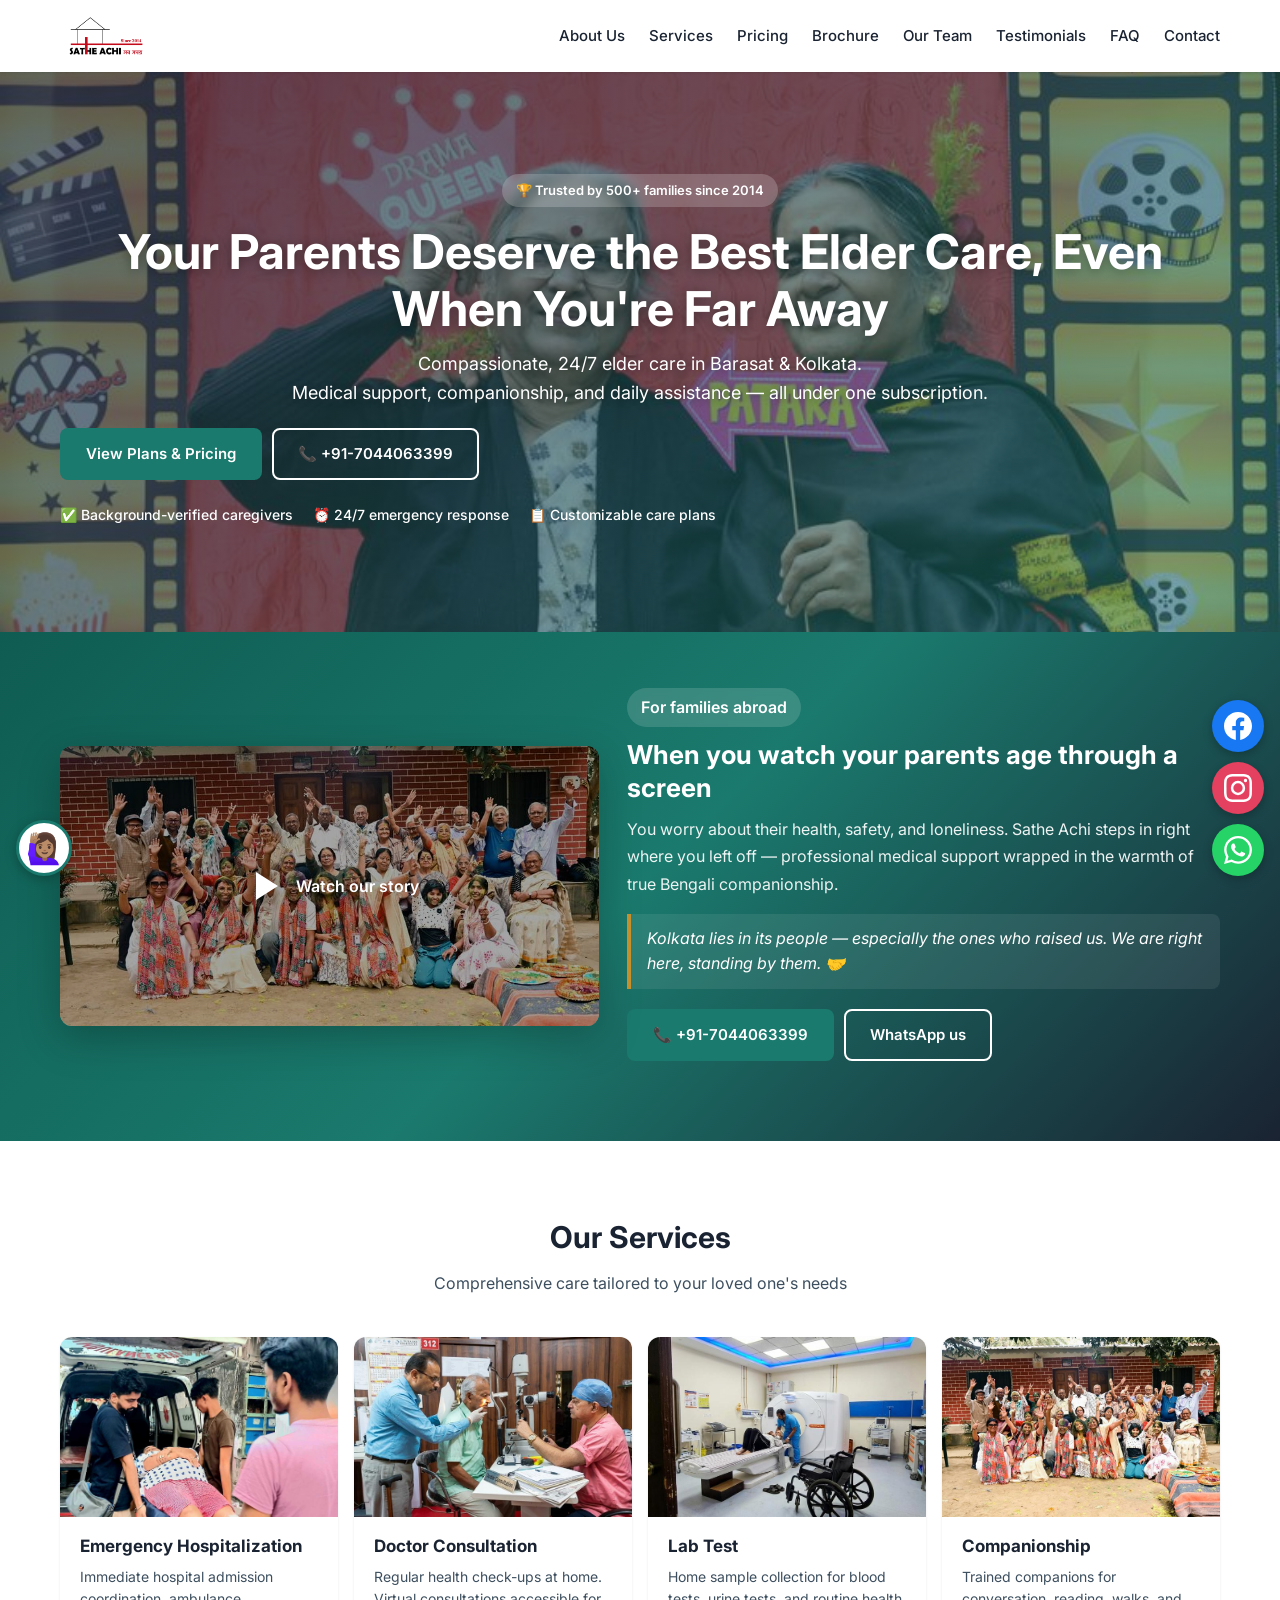
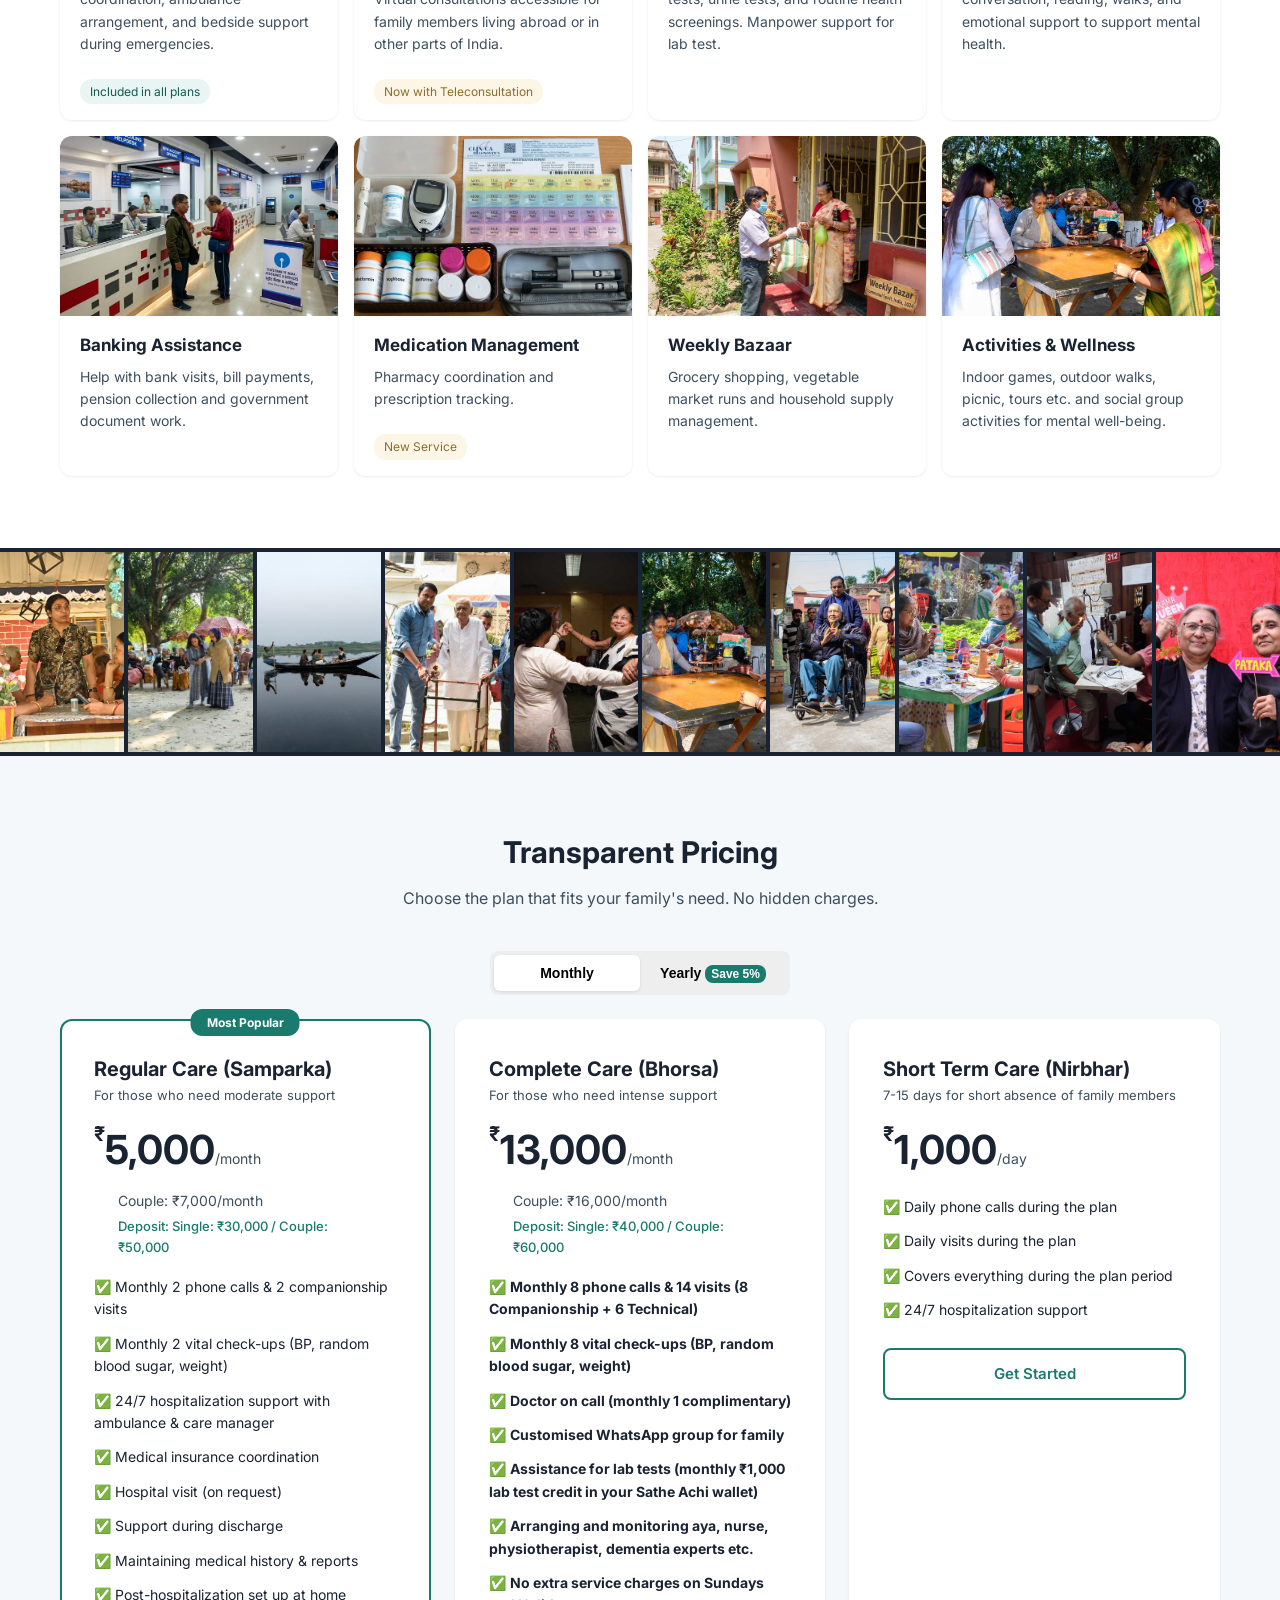
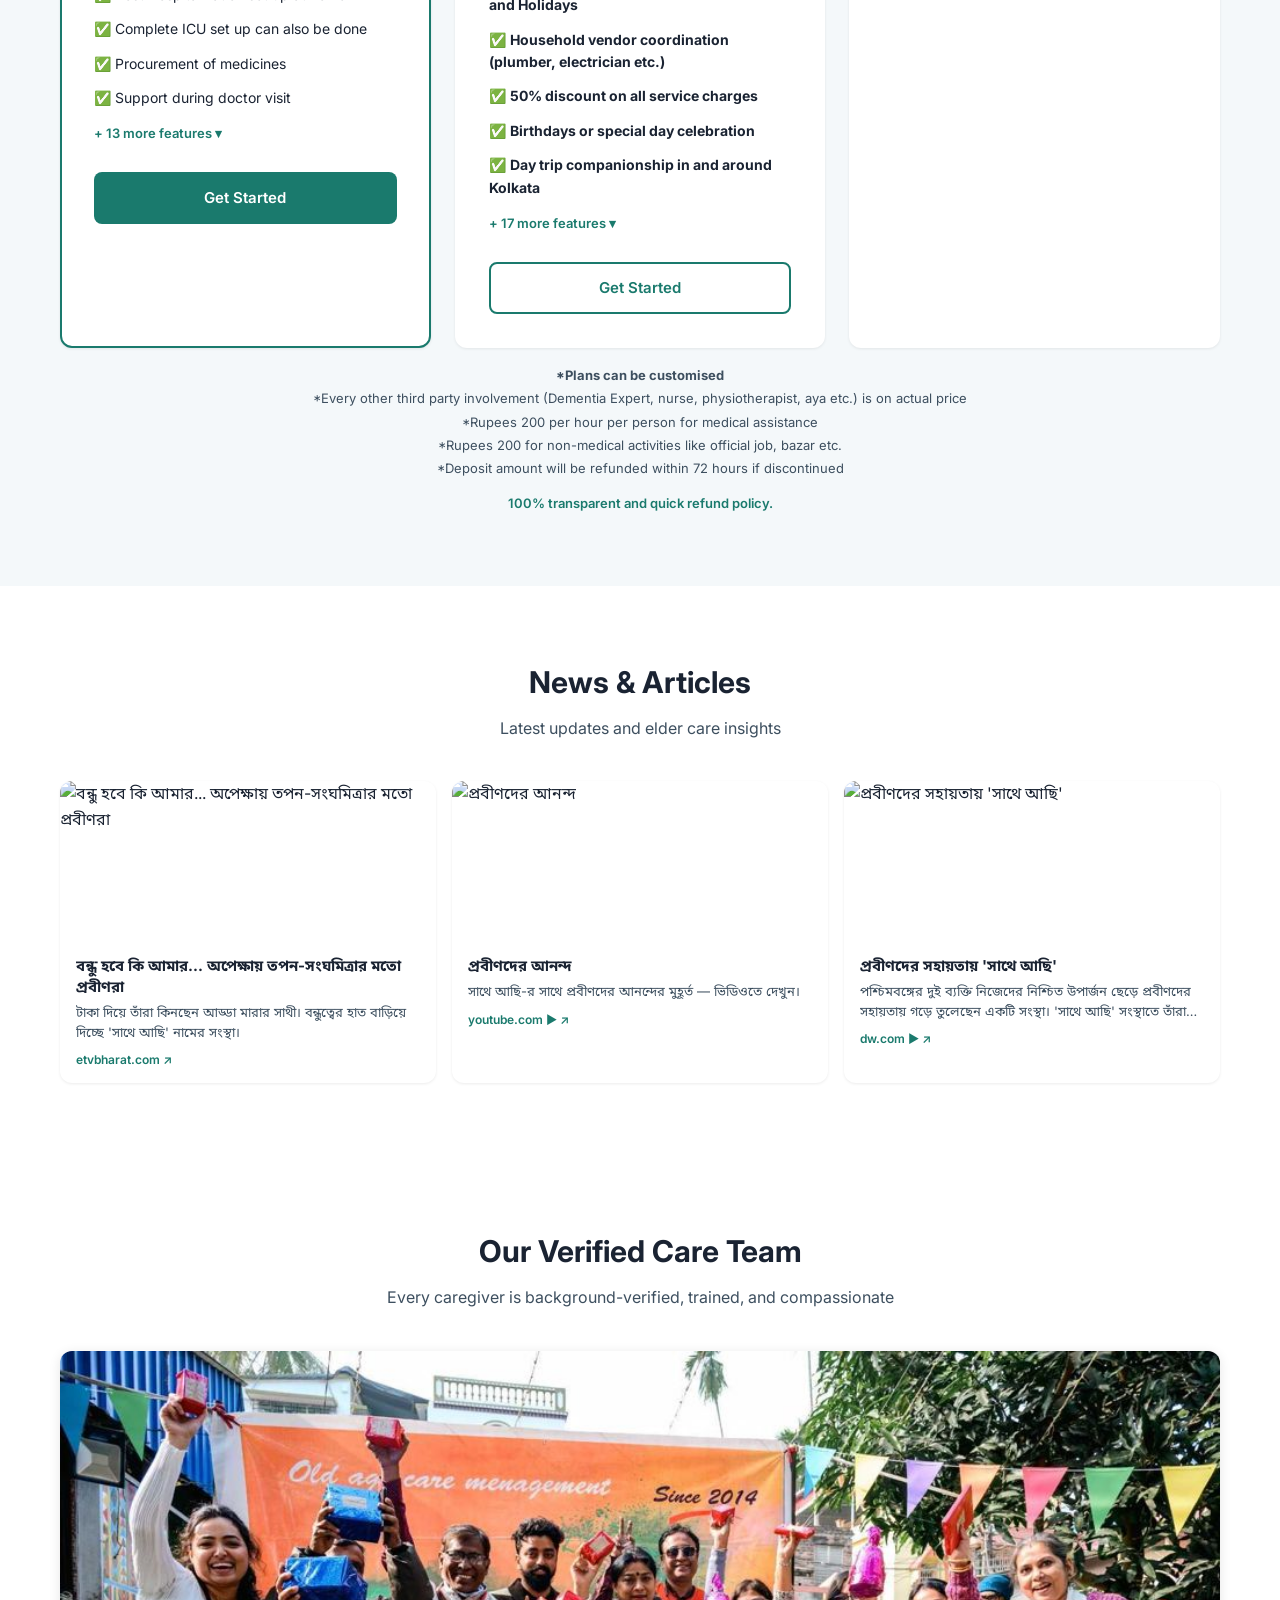
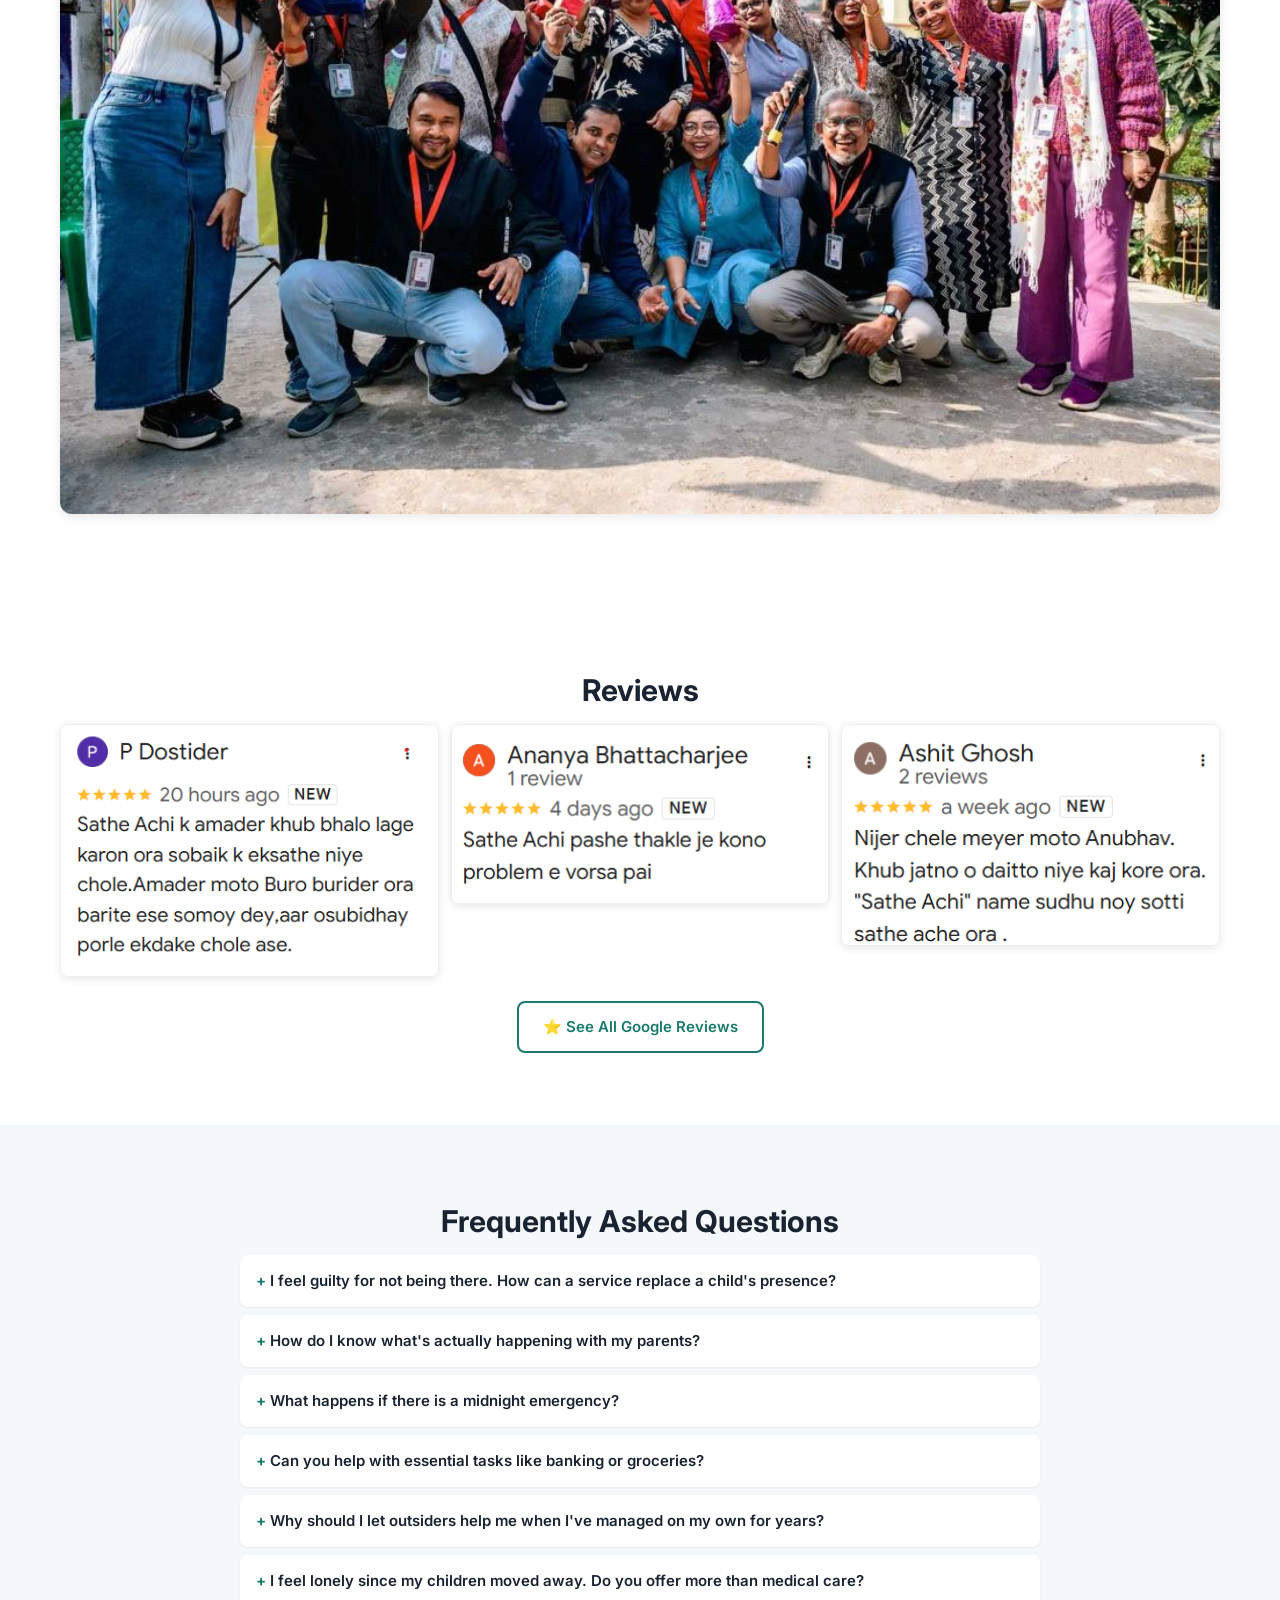
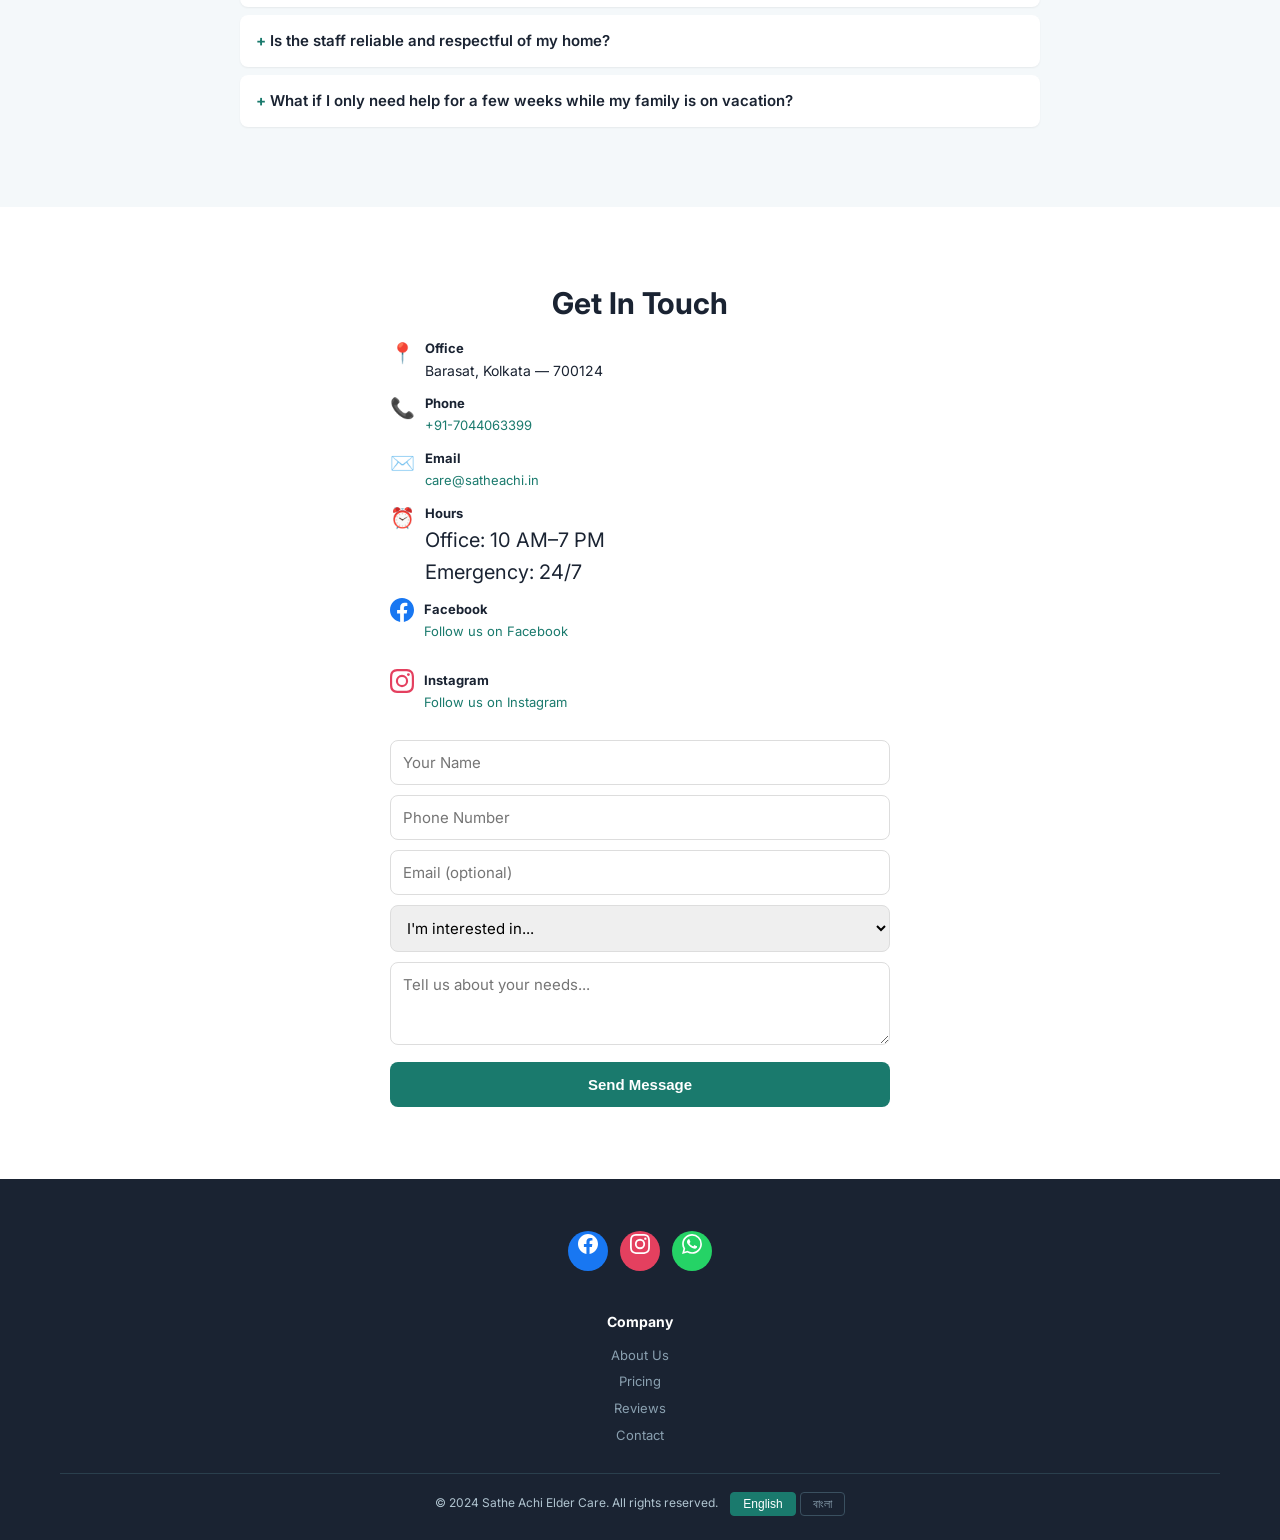
==== commit a214184e: "Major redesign: production site with full pricing, real photos, readable UI. Co-authored-by: Cursor " ====
--- a/index.html
+++ b/index.html
@@ -1,452 +1,1297 @@
-<!DOCTYPE html>
+﻿<!DOCTYPE html>
 <html lang="en">
 <head>
-  <meta charset="UTF-8" />
-  <meta name="viewport" content="width=device-width, initial-scale=1.0" />
-  <meta name="description" content="Sathe Achi — compassionate elder care at home in Barasat & North Kolkata. 24/7 emergency support, verified caregivers, one subscription for medical and daily needs." />
-  <title>Sathe Achi — Elder Care at Home | Barasat & Kolkata</title>
-  <link rel="preconnect" href="https://fonts.googleapis.com" />
-  <link rel="preconnect" href="https://fonts.gstatic.com" crossorigin />
-  <link href="https://fonts.googleapis.com/css2?family=Cormorant+Garamond:ital,wght@0,500;0,600;0,700;1,500&family=Outfit:wght@300;400;500;600;700&display=swap" rel="stylesheet" />
-  <link rel="stylesheet" href="css/styles.css" />
-  <link rel="icon" href="data:image/svg+xml,<svg xmlns='http://www.w3.org/2000/svg' viewBox='0 0 100 100'><rect fill='%230c1f3f' width='100' height='100' rx='20'/><path fill='%23c9a84c' d='M50 22 L72 42 V68 H28 V42 Z'/><rect fill='%23c45c3e' x='44' y='48' width='12' height='14' rx='2'/></svg>" />
-</head>
+  <meta charset="UTF-8">
+  <meta name="viewport" content="width=device-width, initial-scale=1.0">
+  
+  <link rel="icon" type="image/png" sizes="32x32" href="resources/favicon-32.png">
+  <link rel="apple-touch-icon" href="resources/favicon-180.png">
+  <title data-id="th-modified">Sathe Achi - Elder Care & Senior Care Service in Kolkata | Since 2014</title>
+  <meta name="description" content="Sathe Achi - Best elder care & old age care service in Kolkata & Barasat since 2014. Senior care at home with 24/7 emergency support, companionship, medical coordination. Trusted by 500+ families. Plans from ₹1,000/day." data-id="th-modified">
+  <meta name="robots" content="index, follow">
+  <link rel="canonical" href="https://satheachi.in/">
+  <meta property="og:type" content="website" data-id="th-modified">
+  <meta property="og:title" content="Sathe Achi - Elder Care & Senior Care Service in Kolkata | Since 2014" data-id="th-modified">
+  <meta property="og:description" content="Sathe Achi - Best elder care & old age care service in Kolkata & Barasat since 2014. Senior care at home with 24/7 emergency support, companionship, medical coordination. Trusted by 500+ families. Plans from ₹1,000/day." data-id="th-modified">
+  <meta property="og:image" content="https://sa-mock.tiiny.site/og-image.jpg" data-id="th-modified">
+  <meta property="og:url" content="https://www.satheachi.in/" data-id="th-modified">
+  <meta property="og:site_name" content="Sathe Achi">
+  <meta name="twitter:card" content="summary_large_image">
+  <meta name="twitter:title" content="Sathe Achi - Elder Care &amp; Senior Care in Kolkata">
+  <meta name="twitter:description" content="Compassionate elder care in Barasat & Kolkata since 2014. 24/7 emergency support, companionship, medical coordination.">
+  <meta name="twitter:image" content="resources/Logo-1.png">
+  <style>
+* { margin: 0; padding: 0; box-sizing: border-box; }
+html, body { overflow-x: hidden; max-width: 100vw; }
+:root {
+  --primary: #1a7a6d; --primary-dark: #0f5c52; --primary-light: #e8f5f2;
+  --accent: #c9922e; --accent-light: #fdf6e7;
+  --success: #25d366; --danger: #c0392b;
+  --dark: #1a2332; --gray: #3d4f5f; --gray-light: #5c6b7a;
+  --light: #f4f8fa; --white: #fff; --radius: 12px;
+}
+
+body { font-family: 'Inter', 'Noto Sans Bengali', sans-serif; color: var(--dark); line-height: 1.6; padding-bottom: 70px; }
+a { color: var(--primary); text-decoration: none; }
+.container { max-width: 1200px; margin: 0 auto; padding: 0 20px; }
+
+/* Buttons */
+.btn {
+  display: inline-block; padding: 12px 24px; border-radius: 8px; font-weight: 600;
+  font-size: 15px; border: 2px solid transparent; cursor: pointer; text-align: center;
+  transition: all .2s;
+}
+.btn-primary { background: var(--primary); color: var(--white); }
+.btn-primary:hover { background: var(--primary-dark); }
+.btn-outline { border-color: var(--primary); color: var(--primary); background: transparent; }
+.btn-outline:hover { background: var(--primary); color: var(--white); }
+.btn-danger { background: var(--danger); color: var(--white); }
+.btn-success { background: var(--success); color: var(--white); }
+.btn-block { display: block; width: 100%; }
+.btn-sm { padding: 8px 14px; font-size: 13px; }
+
+/* Header */
+.header { background: var(--white); position: sticky; top: 0; z-index: 100; box-shadow: 0 1px 3px rgba(0,0,0,.1); }
+.header-inner { display: flex; justify-content: space-between; align-items: center; height: 60px; }
+.logo { display: flex; align-items: center; gap: 8px; }
+.logo-img { height: 40px; width: auto; background: #fff; padding: 4px 8px; border-radius: 4px; }
+.menu-toggle { background: none; border: none; font-size: 24px; cursor: pointer; }
+.nav { display: none; flex-direction: column; background: var(--white); padding: 8px 20px 16px; border-top: 1px solid #eee; position: absolute; top: 100%; left: 0; right: 0; box-shadow: 0 4px 12px rgba(0,0,0,.1); }
+.nav.open { display: flex; }
+.nav a { padding: 10px 0; border-bottom: 1px solid #f0f0f0; color: var(--dark); font-weight: 500; }
+.nav-cta { color: var(--primary) !important; font-weight: 700 !important; }
+
+/* Hero */
+.hero { position: relative; padding: 60px 0 40px; overflow: hidden; min-height: 480px; display: flex; align-items: center; }
+.hero-slideshow { position: absolute; inset: 0; z-index: 0; }
+.hero-slide { position: absolute; inset: 0; width: 100%; height: 100%; object-fit: cover; opacity: 0; transition: opacity 1.5s ease-in-out; }
+.hero-slide.active { opacity: 1; }
+.hero-overlay { position: absolute; inset: 0; background: linear-gradient(135deg, rgba(28,45,58,.7) 0%, rgba(26,122,109,.55) 100%); }
+.hero-grid { display: flex; flex-direction: column; position: relative; z-index: 1; }
+.hero-content { padding-bottom: 24px; text-align: center; }
+.hero-image { display: none; }
+.badge { display: inline-block; background: rgba(255,255,255,.2); color: var(--white); padding: 6px 14px; border-radius: 20px; font-size: 13px; font-weight: 600; margin-bottom: 16px; backdrop-filter: blur(4px); }
+.hero h1 { font-size: 28px; line-height: 1.3; margin-bottom: 12px; color: var(--white); text-shadow: 0 2px 12px rgba(0,0,0,.35); }
+.hero p { color: #fff; font-size: 16px; margin-bottom: 20px; text-shadow: 0 1px 8px rgba(0,0,0,.3); }
+.hero-actions { display: flex; flex-direction: column; gap: 10px; margin-bottom: 24px; align-items: center; }
+.hero-actions .btn-outline { border-color: var(--white); color: var(--white); }
+.hero-actions .btn-outline:hover { background: var(--white); color: var(--dark); }
+.trust-strip { display: flex; flex-direction: column; gap: 8px; align-items: center; }
+.trust-item { font-size: 14px; color: var(--white); font-weight: 500; }
+
+/* Gallery Strip */
+.gallery-strip { padding: 4px 0; overflow: hidden; background: var(--dark); position: relative; max-width: 100%; }
+.gallery-scroll { display: flex; overflow-x: auto; scroll-snap-type: x mandatory; -webkit-overflow-scrolling: touch; gap: 4px; }
+.gallery-scroll::-webkit-scrollbar { display: none; }
+.gallery-scroll img { width: 200px; height: 150px; object-fit: cover; flex-shrink: 0; scroll-snap-align: start; display: block; }
+
+/* Sections */
+.section { padding: 48px 0; }
+.section-alt { background: var(--light); }.section-title { font-size: 24px; text-align: center; margin-bottom: 8px; }
+.section-sub { text-align: center; color: var(--gray); margin-bottom: 32px; font-size: 15px; max-width: 640px; margin-left: auto; margin-right: auto; }
+
+/* NRI spotlight */
+.nri-section { background: linear-gradient(135deg, #0f5c52 0%, #1a7a6d 50%, #1a2332 100%); color: #fff; padding: 56px 0; }
+.nri-grid { display: grid; grid-template-columns: 1fr; gap: 28px; align-items: center; }
+.nri-media { position: relative; border-radius: var(--radius); overflow: hidden; box-shadow: 0 12px 40px rgba(0,0,0,.25); }
+.nri-media img { width: 100%; height: 220px; object-fit: cover; display: block; }
+.nri-play { position: absolute; inset: 0; display: flex; align-items: center; justify-content: center; background: rgba(0,0,0,.35); color: #fff; text-decoration: none; font-weight: 600; gap: 8px; transition: background .2s; }
+.nri-play:hover { background: rgba(0,0,0,.5); color: #fff; }
+.nri-play svg { width: 48px; height: 48px; fill: #fff; filter: drop-shadow(0 2px 8px rgba(0,0,0,.4)); }
+.nri-content h2 { font-size: 26px; line-height: 1.25; margin-bottom: 12px; color: #fff; }
+.nri-content p { color: rgba(255,255,255,.92); font-size: 16px; line-height: 1.7; margin-bottom: 16px; }
+.nri-quote { border-left: 4px solid var(--accent); padding: 12px 16px; background: rgba(255,255,255,.08); border-radius: 0 8px 8px 0; font-style: italic; color: #fff; }
+@media (min-width: 900px) { .nri-grid { grid-template-columns: 1fr 1.1fr; } .nri-media img { height: 280px; } }
+
+/* Services */
+.services-grid { display: grid; grid-template-columns: 1fr; gap: 16px; }
+.service-card { background: var(--white); border-radius: var(--radius); overflow: hidden; box-shadow: 0 1px 3px rgba(0,0,0,.08); cursor: pointer; transition: transform .2s, box-shadow .2s; }
+.service-card:hover { transform: translateY(-2px); box-shadow: 0 4px 12px rgba(0,0,0,.12); }
+.service-img { width: 100%; height: 180px; object-fit: cover; display: block; }
+.service-card h3 { font-size: 17px; margin-bottom: 6px; padding: 16px 20px 0; }
+.service-card p { font-size: 14px; color: var(--gray); padding: 0 20px 16px; }
+.service-tag { display: inline-block; margin: 8px 20px 16px; font-size: 12px; background: var(--primary-light); color: var(--primary-dark); padding: 3px 10px; border-radius: 12px; }
+.tag-new { background: var(--accent-light); color: #8a6d2b; }
+
+/* Pricing */
+.pricing-toggle { display: flex; justify-content: center; gap: 0; margin-bottom: 24px; background: #eee; border-radius: 8px; padding: 4px; max-width: 300px; margin-left: auto; margin-right: auto; }.toggle-btn { flex: 1; padding: 10px; border: none; background: transparent; border-radius: 6px; font-weight: 600; cursor: pointer; font-size: 14px; }
+.toggle-btn.active { background: var(--white); box-shadow: 0 1px 3px rgba(0,0,0,.1); }
+.save-badge { background: var(--primary); color: var(--white); font-size: 12px; padding: 2px 6px; border-radius: 8px; }
+.pricing-grid { display: grid; grid-template-columns: 1fr; gap: 16px; }.price-card { background: var(--white); border-radius: var(--radius); padding: 24px; box-shadow: 0 1px 3px rgba(0,0,0,.08); position: relative; border: 2px solid transparent; }
+.price-card.popular { border-color: var(--primary); }
+.popular-badge { position: absolute; top: -12px; left: 50%; transform: translateX(-50%); background: var(--primary); color: var(--white); padding: 4px 16px; border-radius: 12px; font-size: 12px; font-weight: 700; }
+.price-header h3 { font-size: 20px; }
+.price-header p { font-size: 13px; color: var(--gray); margin-bottom: 12px; }
+.price-amount { margin-bottom: 8px; }
+.couple-price { font-size: 14px; color: var(--gray); margin-bottom: 4px; padding: 0 24px; }
+.yearly-total { font-size: 13px; color: var(--primary); font-weight: 600; padding: 0 24px; margin-bottom: 4px; }
+.deposit-info { font-size: 13px; color: var(--primary); font-weight: 500; margin-bottom: 12px; padding: 0 24px; }
+.currency { font-size: 20px; font-weight: 700; vertical-align: top; }
+.amount { font-size: 40px; font-weight: 700; }
+.period { font-size: 14px; color: var(--gray); }
+.price-features { list-style: none; margin-bottom: 20px; }
+.price-features li { padding: 6px 0; font-size: 14px; }
+.price-features .included::before { content: '✅ '; }
+.price-features .excluded { color: #ccc; }
+.price-features .excluded::before { content: '— '; }
+.price-features .hidden-feature { display: none; }
+.price-features.expanded .hidden-feature { display: list-item; }
+.price-features .features-more { color: var(--primary); cursor: pointer; font-weight: 600; font-size: 13px; padding: 8px 0; list-style: none; }
+.price-features .features-more::before { content: ''; }
+.pricing-note { text-align: center; font-size: 13px; color: var(--gray); margin-top: 20px; }
+
+/* Team */
+.team-grid { display: grid; grid-template-columns: repeat(2, 1fr); gap: 12px; margin-bottom: 24px; }
+.team-card { background: var(--white); border-radius: var(--radius); padding: 20px; text-align: center; box-shadow: 0 1px 3px rgba(0,0,0,.08); }
+.team-avatar { font-size: 48px; margin-bottom: 8px; }
+.team-avatar img { width: 80px; height: 80px; border-radius: 50%; object-fit: cover; border: 3px solid var(--primary); }.team-card h4 { font-size: 17px; }
+.team-role { color: var(--primary); font-weight: 600; font-size: 13px; margin-bottom: 6px; }.team-card p { font-size: 13px; color: var(--gray); }
+.verified-badge { display: inline-block; margin-top: 8px; font-size: 12px; }
+.trust-box { background: var(--white); border-radius: var(--radius); padding: 20px; box-shadow: 0 1px 3px rgba(0,0,0,.08); }
+.trust-box h4 { margin-bottom: 12px; text-align: center; }
+.verify-steps { display: grid; grid-template-columns: 1fr 1fr; gap: 10px; font-size: 14px; text-align: center; }
+
+/* Family Portal */
+.portal-card { background: var(--white); border-radius: var(--radius); overflow: hidden; box-shadow: 0 2px 8px rgba(0,0,0,.1); max-width: 420px; margin: 0 auto; }
+.portal-header { display: flex; justify-content: space-between; align-items: center; padding: 14px 16px; background: var(--primary); color: var(--white); font-weight: 600; }
+.status-dot { width: 10px; height: 10px; border-radius: 50%; display: inline-block; }
+.status-dot.green { background: #68d391; }
+.portal-parent-info { padding: 12px 16px; border-bottom: 1px solid #eee; display: flex; justify-content: space-between; align-items: center; }
+.plan-badge { background: var(--primary-light); color: var(--primary-dark); padding: 3px 10px; border-radius: 12px; font-size: 12px; }
+.portal-updates { padding: 12px 16px; }
+.update-item { padding: 8px 0; border-bottom: 1px solid #f5f5f5; }
+.update-time { font-size: 12px; color: var(--gray); }
+.update-item p { font-size: 14px; margin-top: 2px; }
+.portal-actions { padding: 12px 16px; display: flex; gap: 8px; flex-wrap: wrap; }
+.portal-note { text-align: center; font-size: 13px; color: var(--gray); margin-top: 16px; }
+
+/* Testimonials */
+.testimonial-grid { display: grid; grid-template-columns: 1fr; gap: 16px; }
+.testimonial-card { background: var(--white); border-radius: var(--radius); padding: 20px; box-shadow: 0 1px 3px rgba(0,0,0,.08); }
+.stars { margin-bottom: 8px; }
+.testimonial-card > p { font-size: 15px; font-style: italic; color: var(--dark); line-height: 1.6; }
+.translation { font-size: 13px; color: var(--gray); font-style: normal !important; margin-top: 6px; }
+.testimonial-author { margin-top: 12px; padding-top: 12px; border-top: 1px solid #eee; display: flex; align-items: center; gap: 12px; }
+.testimonial-photo { width: 48px; height: 48px; border-radius: 50%; object-fit: cover; flex-shrink: 0; }
+.testimonial-author strong { display: block; font-size: 14px; }
+.testimonial-author span { font-size: 12px; color: var(--gray); }
+.review-cta { text-align: center; margin-top: 24px; }
+
+/* News & Articles */
+.news-grid { display: grid; grid-template-columns: 1fr; gap: 16px; }
+.news-card { display: flex; background: var(--white); border-radius: var(--radius); overflow: hidden; box-shadow: 0 1px 3px rgba(0,0,0,.08); text-decoration: none; color: var(--dark); transition: transform .2s, box-shadow .2s; }
+.news-card:hover { transform: translateY(-2px); box-shadow: 0 4px 12px rgba(0,0,0,.12); }
+.news-card img { width: 120px; min-width: 120px; max-width: 120px; height: auto; object-fit: cover; flex-shrink: 0; }
+.news-card-body { padding: 14px 16px; display: flex; flex-direction: column; }
+.news-card-body h4 { font-size: 15px; line-height: 1.4; margin-bottom: 6px; display: -webkit-box; -webkit-line-clamp: 2; line-clamp: 2; -webkit-box-orient: vertical; overflow: hidden; }
+.news-card-body p { font-size: 13px; color: var(--gray); line-height: 1.5; display: -webkit-box; -webkit-line-clamp: 2; line-clamp: 2; -webkit-box-orient: vertical; overflow: hidden; flex: 1; }
+.news-card-domain { font-size: 12px; color: var(--primary); margin-top: 8px; font-weight: 600; }
+
+/* Reviews */
+.reviews-img-grid { display: grid; grid-template-columns: 1fr; gap: 12px; margin-bottom: 24px; align-items: start; }
+.reviews-img-grid img { width: 100%; border-radius: 8px; box-shadow: 0 2px 8px rgba(0,0,0,.1); border: 1px solid #eee; }
+
+/* FAQ */
+.faq-list { max-width: 640px; margin: 0 auto; }
+.faq-item { background: var(--white); border-radius: 8px; margin-bottom: 8px; box-shadow: 0 1px 2px rgba(0,0,0,.06); }
+.faq-item summary { padding: 14px 16px; font-weight: 600; cursor: pointer; font-size: 15px; list-style: none; }
+.faq-item summary::before { content: '+ '; color: var(--primary); font-weight: 700; }
+.faq-item[open] summary::before { content: '− '; }
+.faq-item p { padding: 0 16px 14px; font-size: 14px; color: var(--gray); }
+
+/* Contact */
+.contact-grid { display: grid; grid-template-columns: 1fr; gap: 16px; max-width: 500px; margin: 0 auto; }
+.contact-item { display: flex; gap: 10px; margin-bottom: 10px; align-items: flex-start; font-size: 14px; }
+.contact-item span { font-size: 20px; }
+.contact-item strong { font-size: 13px; }
+.contact-item a { color: var(--primary); font-size: 13px; }
+.contact-form input, .contact-form select, .contact-form textarea,
+#subscribe-modal input, #subscribe-modal select {
+  width: 100%; padding: 12px; border: 1px solid #ddd; border-radius: 8px; font-size: 15px;
+  margin-bottom: 10px; font-family: inherit;
+}
+
+/* Footer */
+.footer { background: var(--dark); color: #b0c4d0; padding: 40px 0 24px; text-align: center; }
+.footer-social { display: flex; gap: 12px; margin-top: 12px; justify-content: center; }
+.social-link { display: flex; align-items: center; justify-content: center; width: 40px; height: 40px; border-radius: 50%; transition: all .2s; }
+.social-link.fb { background: #1877f2; color: #fff; }
+.social-link.fb:hover { background: #0d65d9; }
+.social-link.ig { background: #e4405f; color: #fff; }
+.social-link.ig:hover { background: #d62e4a; }
+.social-link.wa { background: #25d366; color: #fff; }
+.social-link.wa:hover { background: #1ebe57; }
+.footer-grid { display: grid; grid-template-columns: 1fr 1fr; gap: 24px; margin-bottom: 24px; }
+.footer-brand { color: var(--primary); font-size: 16px; display: block; margin-bottom: 8px; }
+.footer-grid strong { display: block; color: var(--white); margin-bottom: 8px; font-size: 14px; }
+.footer-grid a { display: block; color: #8aa0b0; font-size: 13px; padding: 3px 0; }
+.footer-bottom { border-top: 1px solid #2a3f4d; padding-top: 16px; display: flex; justify-content: center; align-items: center; flex-wrap: wrap; gap: 12px; }
+.footer-bottom p { font-size: 12px; }
+.lang-switch button { background: transparent; border: 1px solid #3a5060; color: #8aa0b0; padding: 4px 12px; border-radius: 4px; cursor: pointer; font-size: 12px; }
+.lang-switch button.active { background: var(--primary); color: var(--white); border-color: var(--primary); }
+
+/* Chat Widget */
+.chat-widget { position: fixed; bottom: 84px; left: 16px; z-index: 95; }
+.chat-fab { width: 56px; height: 56px; border-radius: 50%; background: var(--white); border: 3px solid var(--primary); font-size: 30px; cursor: pointer; box-shadow: 0 3px 12px rgba(0,0,0,.25); animation: chat-bounce 2s infinite; display: flex; align-items: center; justify-content: center; }
+@keyframes chat-bounce {
+  0%, 100% { transform: translateY(0); }
+  20% { transform: translateY(-8px); }
+  40% { transform: translateY(0); }
+  60% { transform: translateY(-4px); }
+  80% { transform: translateY(0); }
+}
+.chat-nudge { position: absolute; bottom: 60px; left: 0; background: var(--white); color: var(--dark); padding: 8px 14px; border-radius: 8px; font-size: 13px; font-weight: 500; box-shadow: 0 2px 8px rgba(0,0,0,.15); white-space: nowrap; opacity: 0; transition: opacity .3s; pointer-events: none; cursor: pointer; }
+.chat-nudge.visible { opacity: 1; pointer-events: auto; }
+.chat-window { display: none; position: absolute; bottom: 60px; left: 0; width: 320px; max-height: 440px; background: var(--white); border-radius: 12px; box-shadow: 0 4px 24px rgba(0,0,0,.2); overflow: hidden; flex-direction: column; }
+.chat-widget.open .chat-window { display: flex; }
+.chat-widget.open .chat-fab { display: none; }
+.chat-widget.open .chat-nudge { display: none; }
+.chat-header { background: var(--primary); color: #fff; padding: 12px 16px; font-weight: 600; font-size: 14px; cursor: pointer; display: flex; justify-content: space-between; }
+.chat-messages { flex: 1; overflow-y: auto; padding: 12px; max-height: 280px; min-height: 200px; }
+.chat-msg { margin-bottom: 10px; padding: 8px 12px; border-radius: 10px; font-size: 13px; line-height: 1.5; white-space: pre-line; max-width: 85%; }
+.chat-msg.bot { background: var(--light); color: var(--dark); border-bottom-left-radius: 2px; }
+.chat-msg.user { background: var(--primary); color: #fff; margin-left: auto; border-bottom-right-radius: 2px; }
+.chat-quick { display: flex; flex-wrap: wrap; gap: 6px; margin-top: 8px; }
+.chat-quick button { background: var(--primary-light); color: var(--primary-dark); border: none; padding: 6px 10px; border-radius: 16px; font-size: 12px; cursor: pointer; font-weight: 500; }
+.chat-input-row { display: flex; border-top: 1px solid #eee; }
+.chat-input-row input { flex: 1; border: none; padding: 10px 12px; font-size: 14px; outline: none; }
+.chat-input-row button { background: var(--primary); color: #fff; border: none; padding: 10px 14px; cursor: pointer; font-size: 16px; }
+.chat-wa-link { display: block; text-align: center; padding: 8px; font-size: 12px; color: var(--primary); font-weight: 600; border-top: 1px solid #eee; text-decoration: none; }
+
+/* Back to Top */
+.back-to-top {
+  position: fixed; bottom: 140px; right: 16px; width: 44px; height: 44px;
+  border-radius: 50%; background: var(--primary); color: var(--white); border: none;
+  font-size: 20px; cursor: pointer; z-index: 90; box-shadow: 0 2px 8px rgba(0,0,0,.2);
+  opacity: 0; pointer-events: none; transition: opacity .3s;
+}
+.back-to-top.visible { opacity: 1; pointer-events: auto; }
+
+/* Floating Social Buttons */
+.social-floats {
+  position: fixed; bottom: 84px; right: 16px; z-index: 90;
+  display: flex; flex-direction: column; gap: 10px;
+}
+.social-float {
+  width: 52px; height: 52px; border-radius: 50%; display: flex;
+  align-items: center; justify-content: center;
+  box-shadow: 0 3px 10px rgba(0,0,0,.25); transition: transform .2s;
+}
+.social-float svg { width: 28px; height: 28px; }
+.social-float:hover { transform: scale(1.1); }
+.social-float.fb { background: #1877f2; }
+.social-float.ig { background: #e4405f; }
+.social-float.wa { background: #25d366; }
+.sos-float {
+  position: fixed; bottom: 84px; left: 16px; background: var(--danger); color: var(--white);
+  width: 56px; height: 56px; border-radius: 50%; border: none; font-weight: 900; font-size: 16px;
+  box-shadow: 0 4px 12px rgba(0,0,0,.2); z-index: 90; cursor: pointer; animation: pulse 2s infinite;
+}
+@keyframes pulse { 0%,100% { box-shadow: 0 0 0 0 rgba(217,68,82,.4); } 50% { box-shadow: 0 0 0 12px rgba(217,68,82,0); } }
+
+/* Modal */
+.modal-overlay {
+  display: none; position: fixed; inset: 0; background: rgba(0,0,0,.5); z-index: 200;
+  align-items: center; justify-content: center; padding: 16px;
+}
+.modal-overlay.active { display: flex; }
+.modal { background: var(--white); border-radius: var(--radius); padding: 24px; max-width: 400px; width: 100%; position: relative; max-height: 90vh; overflow-y: auto; }
+.service-modal { max-width: 600px; padding: 0; width: 95%; }
+.service-modal .modal-close { position: fixed; top: 12px; right: 12px; z-index: 10; background: rgba(0,0,0,.5); color: #fff; width: 32px; height: 32px; border-radius: 50%; display: flex; align-items: center; justify-content: center; font-size: 16px; }
+.svc-gallery { display: flex; flex-wrap: wrap; gap: 4px; padding: 4px; }
+.svc-gallery img { height: 180px; object-fit: cover; border-radius: 4px; }
+.svc-gallery img:first-child { width: 100%; height: 240px; border-radius: 8px 8px 0 0; }
+.svc-gallery img:not(:first-child) { flex: 1; min-width: 100px; }
+.service-modal h3 { padding: 16px 20px 8px; font-size: 20px; }
+.service-modal p { padding: 0 20px; color: var(--gray); font-size: 15px; line-height: 1.6; }
+.service-modal ul { padding: 12px 20px 4px 36px; color: var(--dark); font-size: 14px; }
+.service-modal ul li { margin-bottom: 6px; }
+.service-modal .btn { margin: 16px 20px 20px; width: calc(100% - 40px); }
+.modal h3 { margin-bottom: 12px; }
+.modal .btn { margin-bottom: 8px; }
+.modal-close { position: absolute; top: 12px; right: 16px; background: none; border: none; font-size: 20px; cursor: pointer; }
+.form-note { font-size: 12px; color: var(--gray); text-align: center; margin-top: 8px; }
+
+/* Bottom Nav */
+.bottom-nav {
+  position: fixed; bottom: 0; left: 0; right: 0; background: var(--white); display: flex;
+  box-shadow: 0 -2px 8px rgba(0,0,0,.1); z-index: 100;
+}
+.bottom-nav a { flex: 1; text-align: center; padding: 10px 0; color: var(--dark); font-size: 12px; font-weight: 600; display: flex; flex-direction: column; align-items: center; gap: 2px; }
+.bottom-nav a span { font-size: 12px; }
+
+/* Tablet+ */
+@media (min-width: 640px) {
+  .services-grid { grid-template-columns: 1fr 1fr; }
+  .team-grid { grid-template-columns: repeat(3, 1fr); }
+  .testimonial-grid { grid-template-columns: 1fr 1fr; }
+  .hero h1 { font-size: 36px; }
+  .hero-actions { flex-direction: row; }
+  .trust-strip { flex-direction: row; gap: 20px; }
+  .footer-grid { grid-template-columns: 2fr 1fr 1fr 1fr; }
+  .hero-image { display: none; }
+  .gallery-scroll img { width: 250px; height: 180px; }
+  .news-grid { grid-template-columns: 1fr 1fr; }
+  .reviews-img-grid { grid-template-columns: repeat(3, 1fr); }
+  .news-card { flex-direction: column; }
+  .news-card img { width: 100%; height: 160px; min-width: auto; max-width: none; }
+}
+/* Desktop */
+@media (min-width: 768px) {
+  .pricing-grid { grid-template-columns: repeat(3, 1fr); }
+  .menu-toggle { display: none; }
+  .nav {
+    display: flex !important; flex-direction: row; padding: 0; border: none;
+    gap: 18px; align-items: center; position: static; background: none;
+    box-shadow: none; flex-shrink: 0;
+  }
+  .nav a { border: none; padding: 6px 0; font-size: 14px; white-space: nowrap; }
+  .header-inner { height: 70px; }
+  .bottom-nav { display: none; }
+  .social-floats { bottom: 24px; }
+  .chat-widget { bottom: 24px; }
+  .back-to-top { bottom: 80px; }
+  body { padding-bottom: 0; }
+  .service-img { height: 200px; }
+  .section { padding: 56px 0; }
+  .contact-form { max-width: 100%; }
+  .hero { padding: 80px 0 60px; min-height: 520px; }
+  .hero h1 { font-size: 40px; line-height: 1.2; }
+  .hero p { font-size: 18px; }
+}
+
+/* Large Desktop */
+@media (min-width: 1024px) {
+  .hero h1 { font-size: 48px; }
+  .hero p { font-size: 18px; }
+  .hero { padding: 100px 0 80px; min-height: 560px; }
+  .services-grid { grid-template-columns: repeat(4, 1fr); }
+  .service-img { height: 180px; }
+  .testimonial-grid { grid-template-columns: repeat(3, 1fr); }
+  .news-grid { grid-template-columns: repeat(3, 1fr); }
+  .gallery-scroll { overflow: hidden; }
+  .gallery-scroll img { width: auto; min-width: 0; height: 200px; flex: 1; }
+  .section { padding: 72px 0; }
+  .section-title { font-size: 30px; margin-bottom: 10px; }
+  .section-sub { font-size: 16px; margin-bottom: 40px; }
+  .header-inner { height: 72px; }
+  .logo-img { height: 48px; }
+  .nav { gap: 24px; }
+  .nav a { font-size: 15px; }
+  .faq-list { max-width: 800px; }
+  .price-card { padding: 32px; }
+  .pricing-grid { gap: 24px; grid-template-columns: repeat(3, 1fr); }
+  .team-grid { gap: 24px; grid-template-columns: repeat(4, 1fr); }
+  .team-avatar img { width: 96px; height: 96px; }
+  .footer-grid { gap: 40px; }
+}
+
+/* Team expandable */
+.team-grid .team-card:nth-child(n+5) { display: none; }
+.team-grid.expanded .team-card:nth-child(n+5) { display: block; }
+.team-expand-btn { display: block; margin: 16px auto 0; background: var(--primary-light); color: var(--primary-dark); border: none; padding: 10px 24px; border-radius: 8px; font-weight: 600; font-size: 14px; cursor: pointer; }
+.team-expand-btn:hover { background: var(--primary); color: var(--white); }
+
+</style>
+  <link href="https://fonts.googleapis.com/css2?family=Inter:wght@400;500;600;700&amp;family=Noto+Sans+Bengali:wght@400;500;600;700&amp;display=swap" rel="stylesheet">
+  <script type="application/ld+json">
+  {
+    "@context": "https://schema.org",
+    "@type": "LocalBusiness",
+    "name": "Sathe Achi",
+    "description": "Best elder care and old age care service in Kolkata and Barasat. Senior care at home with companionship, medical coordination, and daily assistance since 2014.",
+    "url": "https://satheachi.in",
+    "telephone": "+91-7044063399",
+    "email": "care@satheachi.in",
+    "address": { "@type": "PostalAddress", "addressLocality": "Barasat", "addressRegion": "West Bengal", "postalCode": "700124", "addressCountry": "IN" },
+    "geo": { "@type": "GeoCoordinates", "latitude": "22.7232", "longitude": "88.4806" },
+    "openingHours": "Mo-Su 09:00-19:00",
+    "priceRange": "₹1,000 - ₹16,000/month",
+    "image": "resources/Logo-1.png",
+    "sameAs": ["https://www.facebook.com/people/Sathe-Achi/100067684187281/", "https://www.instagram.com/satheachii/"]
+  }
+  </script>
+  <script type="application/ld+json">
+  {
+    "@context": "https://schema.org",
+    "@type": "FAQPage",
+    "mainEntity": [
+      { "@type": "Question", "name": "I feel guilty for not being there. How can a service replace a child's presence?", "acceptedAnswer": { "@type": "Answer", "text": "At Sathe Achi, we don't replace you — we support you. You provide the emotional connection, while we take care of practical needs like emergencies, doctor visits, or even picking up fresh fish from the bazaar." }},
+      { "@type": "Question", "name": "What happens if there is a midnight emergency?", "acceptedAnswer": { "@type": "Answer", "text": "Our Emergency Membership provides 24/7 support, hospital coordination, and immediate presence. You won't need to call neighbors in panic — we'll already be there." }},
+      { "@type": "Question", "name": "Can you help with essential tasks like banking or groceries?", "acceptedAnswer": { "@type": "Answer", "text": "Yes. We assist with banking, bazaar trips, and grocery management, so seniors can stay independent without the strain." }},
+      { "@type": "Question", "name": "How are your caregivers verified?", "acceptedAnswer": { "@type": "Answer", "text": "Every caregiver undergoes police verification, reference checks, and mandatory training. All visits are GPS-tracked and logged." }},
+      { "@type": "Question", "name": "What areas do you serve?", "acceptedAnswer": { "@type": "Answer", "text": "We currently serve Barasat and surrounding areas within Kolkata (700124 and nearby PIN codes). We're expanding to South Kolkata soon." }},
+      { "@type": "Question", "name": "What happens in an emergency at night?", "acceptedAnswer": { "@type": "Answer", "text": "Our 24/7 helpline is always active. Call or WhatsApp us anytime. Average emergency response time is under 30 minutes in our service area." }}
+    ]
+  }
+  </script>
+  <script defer data-domain="www.satheachi.in" src="https://analytics.tiiny.site/js/plausible.js"></script></head>
 <body>
-  <a class="skip-link" href="#main">Skip to content</a>
-
-  <header class="header" id="header">
-    <div class="container header__inner">
-      <a href="#" class="logo" aria-label="Sathe Achi home">
-        <span class="logo__mark" aria-hidden="true">
-          <svg viewBox="0 0 40 40" fill="none" xmlns="http://www.w3.org/2000/svg">
-            <path d="M20 6 L34 18 V32 H6 V18 Z" stroke="currentColor" stroke-width="1.5" fill="none"/>
-            <rect x="16" y="20" width="8" height="9" rx="1" fill="#c45c3e"/>
-          </svg>
-        </span>
-        <span class="logo__text">
-          <strong>Sathe Achi</strong>
-          <small lang="bn">সাথে আছি</small>
+  <!-- Improvement Toggle -->
+  <!-- Social Floating Buttons -->
+  <div class="social-floats">
+    <a href="https://www.facebook.com/people/Sathe-Achi/100067684187281/" target="_blank" class="social-float fb" aria-label="Facebook">
+      <svg viewBox="0 0 24 24" fill="white" width="24" height="24"><path d="M24 12.073c0-6.627-5.373-12-12-12s-12 5.373-12 12c0 5.99 4.388 10.954 10.125 11.854v-8.385H7.078v-3.47h3.047V9.43c0-3.007 1.792-4.669 4.533-4.669 1.312 0 2.686.235 2.686.235v2.953H15.83c-1.491 0-1.956.925-1.956 1.874v2.25h3.328l-.532 3.47h-2.796v8.385C19.612 23.027 24 18.062 24 12.073z"></path></svg>
+    </a>
+    <a href="https://www.instagram.com/satheachii?igsh=MWxtaW9ydjEwcWg3eQ%3D%3D&amp;utm_source=qr" target="_blank" class="social-float ig" aria-label="Instagram">
+      <svg viewBox="0 0 24 24" fill="white" width="24" height="24"><path d="M12 2.163c3.204 0 3.584.012 4.85.07 3.252.148 4.771 1.691 4.919 4.919.058 1.265.069 1.645.069 4.849 0 3.205-.012 3.584-.069 4.849-.149 3.225-1.664 4.771-4.919 4.919-1.266.058-1.644.07-4.85.07-3.204 0-3.584-.012-4.849-.07-3.26-.149-4.771-1.699-4.919-4.92-.058-1.265-.07-1.644-.07-4.849 0-3.204.013-3.583.07-4.849.149-3.227 1.664-4.771 4.919-4.919 1.266-.057 1.645-.069 4.849-.069zM12 0C8.741 0 8.333.014 7.053.072 2.695.272.273 2.69.073 7.052.014 8.333 0 8.741 0 12c0 3.259.014 3.668.072 4.948.2 4.358 2.618 6.78 6.98 6.98C8.333 23.986 8.741 24 12 24c3.259 0 3.668-.014 4.948-.072 4.354-.2 6.782-2.618 6.979-6.98.059-1.28.073-1.689.073-4.948 0-3.259-.014-3.667-.072-4.947-.196-4.354-2.617-6.78-6.979-6.98C15.668.014 15.259 0 12 0zm0 5.838a6.162 6.162 0 100 12.324 6.162 6.162 0 000-12.324zM12 16a4 4 0 110-8 4 4 0 010 8zm6.406-11.845a1.44 1.44 0 100 2.881 1.44 1.44 0 000-2.881z"></path></svg>
+    </a>
+    <a href="https://wa.me/917044063399?text=Hi%20Sathe%20Achi%2C%20I%20need%20help%20with%20elder%20care" class="social-float wa" aria-label="WhatsApp">
+      <svg viewBox="0 0 24 24" fill="white" width="24" height="24"><path d="M17.472 14.382c-.297-.149-1.758-.867-2.03-.967-.273-.099-.471-.148-.67.15-.197.297-.767.966-.94 1.164-.173.199-.347.223-.644.075-.297-.15-1.255-.463-2.39-1.475-.883-.788-1.48-1.761-1.653-2.059-.173-.297-.018-.458.13-.606.134-.133.298-.347.446-.52.149-.174.198-.298.298-.497.099-.198.05-.371-.025-.52-.075-.149-.669-1.612-.916-2.207-.242-.579-.487-.5-.669-.51-.173-.008-.371-.01-.57-.01-.198 0-.52.074-.792.372-.272.297-1.04 1.016-1.04 2.479 0 1.462 1.065 2.875 1.213 3.074.149.198 2.096 3.2 5.077 4.487.709.306 1.262.489 1.694.625.712.227 1.36.195 1.871.118.571-.085 1.758-.719 2.006-1.413.248-.694.248-1.289.173-1.413-.074-.124-.272-.198-.57-.347m-5.421 7.403h-.004a9.87 9.87 0 01-5.031-1.378l-.361-.214-3.741.982.998-3.648-.235-.374a9.86 9.86 0 01-1.51-5.26c.001-5.45 4.436-9.884 9.888-9.884 2.64 0 5.122 1.03 6.988 2.898a9.825 9.825 0 012.893 6.994c-.003 5.45-4.437 9.884-9.885 9.884m8.413-18.297A11.815 11.815 0 0012.05 0C5.495 0 .16 5.335.157 11.892c0 2.096.547 4.142 1.588 5.945L.057 24l6.305-1.654a11.882 11.882 0 005.683 1.448h.005c6.554 0 11.89-5.335 11.893-11.893a11.821 11.821 0 00-3.48-8.413z"></path></svg>
+    </a>
+  </div>
+
+  <!-- SOS Button -->
+
+  <!-- Header -->
+  <header class="header">
+    <div class="container header-inner">
+      <div class="logo">
+        <img src="resources/Logo-1-300x157.png" alt="Sathe Achi" class="logo-img">
+      </div>
+      <nav id="nav" class="nav">
+        <a href="#" onclick="event.preventDefault();document.getElementById('about-modal').classList.add('active')" data-bn="আমাদের সম্পর্কে">About Us</a>
+        <a href="#services" data-bn="সেবাসমূহ">Services</a>
+        <a href="#pricing" data-bn="মূল্য তালিকা">Pricing</a>
+        <a href="brochure/" data-bn="ব্রোশিওর">Brochure</a>
+        <a href="#team" data-bn="আমাদের দল">Our Team</a>
+        <a href="#testimonials" data-bn="প্রশংসাপত্র">Testimonials</a>
+        <a href="#faq" data-bn="প্রশ্নোত্তর">FAQ</a>
+        <a href="#contact" data-bn="যোগাযোগ">Contact</a>
+      </nav>
+      <button class="menu-toggle" onclick="document.getElementById('nav').classList.toggle('open')" aria-label="Menu">☰</button>
+    </div>
+  </header>
+
+  <!-- Hero -->
+  <section class="hero">
+    <div class="hero-slideshow">
+      <img src="resources/activities-3.jpg" class="hero-slide active" alt="Sathe Achi elder care activities">
+      <img src="resources/companionship-new.jpg" class="hero-slide" alt="Companionship with seniors">
+      <img src="resources/activities-2.jpg" class="hero-slide" alt="Group activities for elders">
+      <img src="resources/companionship-2.jpg" class="hero-slide" alt="Elder care companionship">
+      <img src="resources/activities-new.jpg" class="hero-slide" alt="Wellness activities for seniors">
+      <div class="hero-overlay"></div>
+    </div>
+    <div class="container hero-grid">
+      <div class="hero-content">
+      <div class="badge" data-bn="🏆 ২০১৪ সাল থেকে ৫০০+ পরিবারের বিশ্বস্ত">🏆 Trusted by 500+ families since 2014</div>
+      <h1 data-bn="আপনি দূরে থাকলেও আপনার বাবা-মা যত্ন পাওয়ার যোগ্য">Your Parents Deserve the Best Elder Care, Even When You're Far Away</h1>
+      <p data-bn="বারাসাত ও কলকাতায় সহানুভূতিশীল, ২৪/৭ প্রবীণ সেবা। চিকিৎসা সহায়তা, সঙ্গ, এবং দৈনন্দিন সহায়তা — সবকিছু একটি সাবস্ক্রিপশনে।">Compassionate, 24/7 elder care in Barasat & Kolkata.<br>Medical support, companionship, and daily assistance — all under one subscription.</p>
+      <div class="hero-actions">
+        <a href="#pricing" class="btn btn-primary" data-bn="📋 পরিকল্পনা ও মূল্য দেখুন">View Plans & Pricing</a>
+        <a href="tel:+917044063399" class="btn btn-outline">📞 +91-7044063399</a>
+      </div>
+      <div class="trust-strip">
+        <div class="trust-item" data-bn="✅ পটভূমি-যাচাইকৃত পরিচর্যাকারী">✅ Background-verified caregivers</div>
+        <div class="trust-item" data-bn="⏰ ২৪/৭ জরুরি সাড়া">⏰ 24/7 emergency response</div>
+        <div class="trust-item" data-bn="📋 কাস্টমাইজযোগ্য যত্ন পরিকল্পনা">📋 Customizable care plans</div>
+      </div>
+      </div>
+      <div class="hero-image">
+        <img src="resources/WhatsApp-Image-2024-12-01-at-1.47.30-PM-2-400x532.jpeg" alt="Sathe Achi elder care">
+      </div>
+    </div>
+  </section>
+
+  <!-- NRI spotlight (from Facebook campaign) -->
+  <section class="nri-section" id="nri">
+    <div class="container nri-grid">
+      <a class="nri-media" href="https://www.facebook.com/watch/?v=1480978579833340" target="_blank" rel="noopener" aria-label="Watch Sathe Achi NRI video on Facebook">
+        <img src="resources/companionship-new.jpg" alt="Sathe Achi — care for parents when you are far away">
+        <span class="nri-play">
+          <svg viewBox="0 0 24 24"><path d="M8 5v14l11-7z"/></svg>
+          Watch our story
         </span>
       </a>
-      <nav class="nav" id="nav" aria-label="Main">
-        <a href="#story">Our Story</a>
-        <a href="#services">Services</a>
-        <a href="#plans">Plans</a>
-        <a href="#why">Why Us</a>
-        <a href="#faq">FAQ</a>
-        <a href="brochure/" class="nav__brochure">Brochure</a>
-        <a href="#contact" class="nav__cta">Contact</a>
-      </nav>
-      <button class="menu-toggle" id="menuToggle" aria-expanded="false" aria-controls="nav" aria-label="Open menu">
-        <span></span><span></span><span></span>
-      </button>
-    </div>
-  </header>
-
-  <main id="main">
-    <section class="hero" aria-labelledby="hero-title">
-      <div class="hero__bg" aria-hidden="true">
-        <div class="hero__orb hero__orb--1"></div>
-        <div class="hero__orb hero__orb--2"></div>
-        <div class="hero__grain"></div>
-      </div>
-      <div class="container hero__grid">
-        <div class="hero__content reveal">
-          <p class="eyebrow">
-            <span class="eyebrow__dot"></span>
-            Trusted by 500+ families · Since 2013 · Barasat & North Kolkata
-          </p>
-          <h1 id="hero-title">
-            Your parents deserve care —
-            <em>even when you're far away</em>
-          </h1>
-          <p class="hero__lead">
-            One trusted team for emergencies, doctor visits, companionship, and the everyday errands —
-            so your time with them is love, not logistics.
-          </p>
-          <div class="hero__actions">
-            <a href="tel:+917044063399" class="btn btn--primary">
-              <svg width="18" height="18" viewBox="0 0 24 24" fill="none" stroke="currentColor" stroke-width="2"><path d="M22 16.92v3a2 2 0 01-2.18 2 19.79 19.79 0 01-8.63-3.07 19.5 19.5 0 01-6-6 19.79 19.79 0 01-3.07-8.67A2 2 0 014.11 2h3a2 2 0 012 1.72c.127.96.361 1.903.7 2.81a2 2 0 01-.45 2.11L8.09 9.91a16 16 0 006 6l1.27-1.27a2 2 0 012.11-.45c.907.339 1.85.573 2.81.7A2 2 0 0122 16.92z"/></svg>
-              Call +91 70440 63399
+      <div class="nri-content">
+        <p class="badge" style="margin-bottom:12px;background:rgba(255,255,255,.15);color:#fff;">For families abroad</p>
+        <h2 data-bn="স্মার্টফোনের পর্দার ওপার দিয়ে বাবা-মাকে বড় হতে দেখা কঠিন">When you watch your parents age through a screen</h2>
+        <p data-bn="আপনি তাঁদের স্বাস্থ্য, নিরাপত্তা এবং একাকীত্ব নিয়ে চিন্তিত। সাথে আছি ঠিক সেখানেই দাঁড়ায় যেখানে আপনি থাকতে পারেন না — পেশাদার চিকিৎসা সহায়তা, আসল বাঙালি সঙ্গের উষ্ণতায়।">You worry about their health, safety, and loneliness. Sathe Achi steps in right where you left off — professional medical support wrapped in the warmth of true Bengali companionship.</p>
+        <blockquote class="nri-quote">Kolkata lies in its people — especially the ones who raised us. We are right here, standing by them. 🤝</blockquote>
+        <div class="hero-actions" style="margin-top:20px;flex-direction:row;flex-wrap:wrap;">
+          <a href="tel:+917044063399" class="btn btn-primary">📞 +91-7044063399</a>
+          <a href="https://wa.me/917044063399" class="btn btn-outline" style="border-color:#fff;color:#fff;">WhatsApp us</a>
+        </div>
+      </div>
+    </div>
+  </section>
+
+  <!-- Services -->
+  <section id="services" class="section">
+    <div class="container">
+      <h2 class="section-title" data-bn="আমাদের সেবাসমূহ">Our Services</h2>
+      <p class="section-sub" data-bn="আপনার প্রিয়জনের প্রয়োজন অনুযায়ী সম্পূর্ণ যত্ন">Comprehensive care tailored to your loved one's needs</p>
+      <div class="services-grid">
+        <div class="service-card" onclick="openService(0)">
+          <img src="resources/emergency-v3.jpg" alt="Emergency Hospitalization" class="service-img">
+          <h3 data-bn="জরুরি হাসপাতালে ভর্তি">Emergency Hospitalization</h3>
+          <p data-bn="তাৎক্ষণিক হাসপাতালে ভর্তির সমন্বয়, অ্যাম্বুলেন্স ব্যবস্থা, এবং জরুরি অবস্থায় পাশে থাকা।">Immediate hospital admission coordination, ambulance arrangement, and bedside support during emergencies.</p>
+          <span class="service-tag" data-bn="সব পরিকল্পনায় অন্তর্ভুক্ত">Included in all plans</span>
+        </div>
+        <div class="service-card" onclick="openService(1)">
+          <img src="resources/doctor-consultation-v2.jpg" alt="Doctor Consultation" class="service-img">
+          <h3 data-bn="ডাক্তারের পরামর্শ">Doctor Consultation</h3>
+          <p data-bn="বাড়িতে নিয়মিত স্বাস্থ্য পরীক্ষা। বিদেশে বা ভারতের অন্যত্র থাকা পরিবারের জন্য ভার্চুয়াল পরামর্শ উপলব্ধ।">Regular health check-ups at home. Virtual consultations accessible for family members living abroad or in other parts of India.</p>
+          <span class="service-tag tag-new" data-bn="এখন টেলিকনসালটেশন সহ">Now with Teleconsultation</span>
+        </div>
+        <div class="service-card" onclick="openService(2)">
+          <img src="resources/pathological-v2.jpg" alt="Lab Test" class="service-img">
+          <h3 data-bn="ল্যাব পরীক্ষা">Lab Test</h3>
+          <p data-bn="বাড়িতে রক্ত পরীক্ষা, প্রস্রাব পরীক্ষা এবং নিয়মিত স্বাস্থ্য পরীক্ষার জন্য নমুনা সংগ্রহ। ল্যাব পরীক্ষার জন্য জনবল সহায়তা।">Home sample collection for blood tests, urine tests, and routine health screenings. Manpower support for lab test.</p>
+        </div>
+        <div class="service-card" onclick="openService(3)">
+          <img src="resources/companionship-new.jpg" alt="Companionship" class="service-img">
+          <h3 data-bn="সঙ্গ">Companionship</h3>
+          <p data-bn="কথোপকথন, পড়া, হাঁটা এবং মানসিক স্বাস্থ্যের জন্য মানসিক সহায়তার জন্য প্রশিক্ষিত সঙ্গী।">Trained companions for conversation, reading, walks, and emotional support to support mental health.</p>
+        </div>
+        <div class="service-card" onclick="openService(4)">
+          <img src="resources/banking-new.jpg" alt="Banking Assistance" class="service-img">
+          <h3 data-bn="ব্যাংকিং সহায়তা">Banking Assistance</h3>
+          <p data-bn="ব্যাংকে যাওয়া, বিল পেমেন্ট, পেনশন সংগ্রহ এবং সরকারি নথিপত্রের কাজে সাহায্য।">Help with bank visits, bill payments, pension collection and government document work.</p>
+        </div>
+        <div class="service-card" onclick="openService(5)">
+          <img src="resources/medication-v2.jpg" alt="Medication Management" class="service-img">
+          <h3 data-bn="ওষুধ ব্যবস্থাপনা">Medication Management</h3>
+          <p data-bn="ফার্মেসি সমন্বয় এবং প্রেসক্রিপশন ট্র্যাকিং।">Pharmacy coordination and prescription tracking.</p>
+          <span class="service-tag tag-new" data-bn="নতুন সেবা">New Service</span>
+        </div>
+        <div class="service-card" onclick="openService(6)">
+          <img src="resources/weekly-bazaar-v2.jpg" alt="Weekly Bazaar" class="service-img">
+          <h3 data-bn="সাপ্তাহিক বাজার">Weekly Bazaar</h3>
+          <p data-bn="মুদি কেনাকাটা, সবজি বাজার এবং গৃহস্থালি সরবরাহ ব্যবস্থাপনা।">Grocery shopping, vegetable market runs and household supply management.</p>
+        </div>
+        <div class="service-card" onclick="openService(7)">
+          <img src="resources/activities-new.jpg" alt="Activities" class="service-img">
+          <h3 data-bn="কার্যকলাপ ও সুস্থতা">Activities & Wellness</h3>
+          <p data-bn="ইনডোর গেমস, বাইরে হাঁটা, পিকনিক, ট্যুর ইত্যাদি এবং মানসিক সুস্থতার জন্য সামাজিক গ্রুপ কার্যকলাপ।">Indoor games, outdoor walks, picnic, tours etc. and social group activities for mental well-being.</p>
+        </div>
+      </div>
+    </div>
+  </section>
+
+  <section class="gallery-strip">
+    <div class="gallery-scroll">
+      <img src="resources/gallery-1.jpg" alt="Sathe Achi care">
+      <img src="resources/gallery-2.jpg" alt="Elder companionship">
+      <img src="resources/gallery-3.jpg" alt="Senior activities">
+      <img src="resources/gallery-4.jpg" alt="Community care">
+      <img src="resources/gallery-5.jpg" alt="Wellness support">
+      <img src="resources/activities-new.jpg" alt="Elder care activity">
+      <img src="resources/companionship-2.jpg" alt="Companionship">
+      <img src="resources/activities-2.jpg" alt="Activities">
+      <img src="resources/doctor-consultation-2.jpeg" alt="Doctor consultation">
+      <img src="resources/activities-3.jpg" alt="Wellness activities">
+    </div>
+  </section>
+
+  <!-- Pricing -->
+  <section id="pricing" class="section section-alt">
+    <div class="container">
+      <h2 class="section-title" data-bn="স্বচ্ছ মূল্য তালিকা">Transparent Pricing</h2>
+      <p class="section-sub" data-bn="আপনার পরিবারের প্রয়োজন অনুযায়ী পরিকল্পনা বেছে নিন। কোনো লুকানো চার্জ নেই।">Choose the plan that fits your family's need. No hidden charges.</p>
+
+      <div class="pricing-toggle">
+        <button class="toggle-btn active" onclick="togglePricing('monthly')" data-bn="মাসিক">Monthly</button>
+        <button class="toggle-btn" onclick="togglePricing('yearly')" data-bn="বার্ষিক">Yearly <span class="save-badge" data-bn="৫% সাশ্রয়">Save 5%</span></button>
+      </div>
+
+      <div class="pricing-grid" id="pricing-grid"></div>
+
+      <div class="pricing-note" style="margin-top:16px; font-size:13px; color:var(--gray); line-height:1.8;">
+        <p><strong>*Plans can be customised</strong></p>
+        <p>*Every other third party involvement (Dementia Expert, nurse, physiotherapist, aya etc.) is on actual price</p>
+        <p>*Rupees 200 per hour per person for medical assistance</p>
+        <p>*Rupees 200 for non-medical activities like official job, bazar etc.</p>
+        <p>*Deposit amount will be refunded within 72 hours if discontinued</p>
+      </div>
+      <p class="pricing-note" style="margin-top:12px; font-weight:600; color:var(--primary);">100% transparent and quick refund policy.</p>
+    </div>
+  </section>
+
+  <!-- Subscribe Modal -->
+  <div id="subscribe-modal" class="modal-overlay">
+    <div class="modal">
+      <button class="modal-close" onclick="document.getElementById('subscribe-modal').classList.remove('active')">✕</button>
+      <h3>Subscribe to <span id="plan-name">Regular</span> Plan</h3>
+      <form onsubmit="handleSubscribe(event)">
+        <input type="text" placeholder="Your Name" required>
+        <input type="tel" placeholder="Phone Number" required>
+        <input type="text" placeholder="Elder's Name" required>
+        <input type="text" placeholder="Address in Barasat/Kolkata" required>
+        <select required>
+          <option value="">Select any health conditions</option>
+          <option>Diabetes</option>
+          <option>Heart condition</option>
+          <option>Mobility issues</option>
+          <option>Dementia/Alzheimer's</option>
+          <option>No major conditions</option>
+          <option>Other</option>
+        </select>
+        <button type="submit" class="btn btn-primary btn-block">Get Started</button>
+        <p class="form-note">We'll call you within 2 hours to complete the assessment.</p>
+      </form>
+    </div>
+  </div>
+
+
+  <!-- News & Articles -->
+  <section id="news" class="section">
+    <div class="container">
+      <h2 class="section-title" data-bn="সংবাদ ও প্রবন্ধ">News & Articles</h2>
+      <p class="section-sub" data-bn="আমাদের সর্বশেষ খবর এবং প্রবীণ যত্নের টিপস">Latest updates and elder care insights</p>
+      <div class="news-grid" id="news-grid"></div>
+    </div>
+  </section>
+  <!-- Team -->
+  <section id="team" class="section">
+    <div class="container">
+      <h2 class="section-title" data-bn="আমাদের যাচাইকৃত কেয়ার টিম">Our Verified Care Team</h2>
+      <p class="section-sub" data-bn="প্রতিটি পরিচর্যাকারী পটভূমি-যাচাইকৃত, প্রশিক্ষিত এবং সহানুভূতিশীল">Every caregiver is background-verified, trained, and compassionate</p>
+      <img src="resources/team-group.jpg" alt="Sathe Achi Care Team" style="width:100%; border-radius:12px; box-shadow:0 2px 12px rgba(0,0,0,.1);">
+    </div>
+  </section>
+
+  <!-- Family Portal -->
+
+  <!-- Testimonials -->
+  <section id="testimonials" class="section">
+    <div class="container">
+      <h2 class="section-title" data-bn="পর্যালোচনা">Reviews</h2>
+      <div class="reviews-img-grid">
+        <img src="resources/review-1.png" alt="Google Review">
+        <img src="resources/review-2.png" alt="Google Review">
+        <img src="resources/review-3.png" alt="Google Review">
+      </div>
+      <div class="review-cta">
+        <a href="https://maps.google.com/?cid=1128786054787875263&amp;g_mp=CiVnb29nbGUubWFwcy5wbGFjZXMudjEuUGxhY2VzLkdldFBsYWNlEAIYASAA&amp;hl=en-US&amp;source=embed" class="btn btn-outline">⭐ See All Google Reviews</a>
+      </div>
+    </div>
+  </section>
+
+  <!-- FAQ -->
+  <section id="faq" class="section section-alt">
+    <div class="container">
+      <h2 class="section-title" data-bn="প্রায়শই জিজ্ঞাসিত প্রশ্ন">Frequently Asked Questions</h2>
+      <div class="faq-list">
+        <details class="faq-item">
+          <summary data-bn="আমি সেখানে নেই বলে অপরাধবোধ হয়। একটি সেবা কি সন্তানের উপস্থিতি প্রতিস্থাপন করতে পারে?">I feel guilty for not being there. How can a service replace a child's presence?</summary>
+          <p data-bn="সাথে আছি-তে আমরা আপনাকে প্রতিস্থাপন করি না — আমরা আপনাকে সহায়তা করি। আপনি কল ও ভিজিটের মাধ্যমে আবেগের সংযোগ দেন, আমরা জরুরি অবস্থা, ডাক্তারের ভিজিট বা বাজার থেকে মাছ আনার মতো ব্যবহারিক প্রয়োজনগুলো সামলাই।">At Sathe Achi, we don't replace you — we support you. You provide the emotional connection through calls and visits, while we take care of practical needs like emergencies, doctor visits, or even picking up fresh fish from the bazaar. This way, your time with your parents can be about love and joy, not chores.</p>
+        </details>
+        <details class="faq-item">
+          <summary data-bn="আমার বাবা-মায়ের সাথে আসলে কী হচ্ছে তা আমি কীভাবে জানব?">How do I know what's actually happening with my parents?</summary>
+          <p data-bn="আমরা আপনাকে স্পষ্ট, নিয়মিত আপডেট দিয়ে অবহিত রাখি। ডাক্তারের রিপোর্ট হোক বা কোনো কার্যকলাপ উপভোগ করার ছবি, আপনি সবসময় জানবেন তাঁরা কেমন আছেন। আমাদের আপনার স্বচ্ছ স্থানীয় সেতু হিসেবে ভাবুন।">We keep you informed with clear, regular updates. Whether it's a doctor's report or a photo of them enjoying an activity, you'll always know how they're doing. Think of us as your transparent local bridge.</p>
+        </details>
+        <details class="faq-item">
+          <summary data-bn="মাঝরাতে জরুরি অবস্থা হলে কী হবে?">What happens if there is a midnight emergency?</summary>
+          <p data-bn="জরুরি অবস্থা চাপের হতে পারে, বিশেষ করে দূর থেকে। আমাদের ইমার্জেন্সি মেম্বারশিপ ২৪/৭ সহায়তা, হাসপাতাল সমন্বয় এবং তাৎক্ষণিক উপস্থিতি প্রদান করে। আপনাকে আতঙ্কে প্রতিবেশীদের ফোন করতে হবে না — আমরা ইতিমধ্যে সেখানে থাকব।">Emergencies can be stressful, especially from afar. Our Emergency Membership provides 24/7 support, hospital coordination, and immediate presence. You won't need to call neighbors in panic — we'll already be there.</p>
+        </details>
+        <details class="faq-item">
+          <summary data-bn="আপনারা কি ব্যাংকিং বা মুদি কেনাকাটার মতো প্রয়োজনীয় কাজে সাহায্য করতে পারেন?">Can you help with essential tasks like banking or groceries?</summary>
+          <p data-bn="হ্যাঁ। অনেক প্রবীণ ভিড়ের বাজার বা অনলাইন ব্যাংকিং কঠিন মনে করেন। আমরা ব্যাংকিং, বাজার যাওয়া এবং মুদি ব্যবস্থাপনায় সহায়তা করি, যাতে তাঁরা কষ্ট ছাড়াই স্বাধীন থাকতে পারেন।">Yes. Many seniors find crowded markets or online banking difficult. We assist with banking, bazaar trips, and grocery management, so they can stay independent without the strain.</p>
+        </details>
+        <details class="faq-item">
+          <summary data-bn="আমি এতদিন নিজেই সামলেছি, বাইরের লোককে কেন সাহায্য করতে দেব?">Why should I let outsiders help me when I've managed on my own for years?</summary>
+          <p data-bn="প্রকৃত স্বাধীনতা মানে আপনি যা উপভোগ করেন তাতে মনোযোগ দেওয়ার স্বাধীনতা। মেডিকেল টেস্টের লাইন বা ঘরের মেরামতের মতো কাজ আমাদের হাতে দিলে, আপনি সঙ্গ, শখ এবং সামাজিক জীবনের জন্য শক্তি বাঁচাতে পারেন।">True independence means having the freedom to focus on what you enjoy. By letting us handle tasks like medical test queues or household repairs, you save your energy for companionship, hobbies, and social life.</p>
+        </details>
+        <details class="faq-item">
+          <summary data-bn="ছেলেমেয়েরা চলে যাওয়ার পর থেকে একা লাগে। আপনারা কি শুধু চিকিৎসা সেবার বেশি কিছু দেন?">I feel lonely since my children moved away. Do you offer more than medical care?</summary>
+          <p data-bn="অবশ্যই। কলকাতায় জীবন মানে আড্ডা আর সম্প্রদায়। আমাদের সঙ্গ ও কার্যকলাপ সেবা দৈনন্দিন জীবনে সংযোগ ফিরিয়ে আনে, শারীরিক স্বাস্থ্যের পাশাপাশি মানসিক সুস্থতা নিশ্চিত করে।">Absolutely. Life in Kolkata is about Adda and community. Our companionship and activity services bring connection back into daily life, ensuring emotional well-being alongside physical health.</p>
+        </details>
+        <details class="faq-item">
+          <summary data-bn="কর্মীরা কি বিশ্বস্ত এবং আমার বাড়ির প্রতি শ্রদ্ধাশীল?">Is the staff reliable and respectful of my home?</summary>
+          <p data-bn="বিশ্বাস সাথে আছি-র মূলে। কলকাতায় ১২ বছরেরও বেশি সময় ধরে, আমাদের দল শুধু পরিচর্যায় নয়, বাঙালি পরিবারের সাংস্কৃতিক সূক্ষ্মতায়ও প্রশিক্ষিত। আমরা প্রতিটি বাড়িকে যথাযোগ্য সম্মান দিই।">Trust is at the heart of Sathe Achi. With over 12 years in Kolkata, our team is trained not only in caregiving but also in the cultural nuances of Bengali households. We treat every home with the respect it deserves.</p>
+        </details>
+        <details class="faq-item">
+          <summary data-bn="পরিবার ছুটিতে থাকাকালীন কয়েক সপ্তাহের জন্য সাহায্য দরকার হলে?">What if I only need help for a few weeks while my family is on vacation?</summary>
+          <p data-bn="আমরা নমনীয় শর্ট-টার্ম কেয়ার এবং স্পেশাল মেম্বারশিপ অফার করি। সুস্থতার সহায়তা হোক বা আত্মীয়রা দূরে থাকাকালীন সাময়িক সাহায্য, আমরা নির্বিঘ্নে আসি এবং আপনি প্রস্তুত হলে চলে যাই।">We offer flexible Short-Term Care and Special Memberships. Whether it's recovery support or temporary help while relatives are away, we step in seamlessly and step out when you're ready.</p>
+        </details>
+      </div>
+    </div>
+  </section>
+
+  <!-- Contact -->
+  <section id="contact" class="section">
+    <div class="container">
+      <h2 class="section-title" data-bn="যোগাযোগ করুন">Get In Touch</h2>
+      <div class="contact-grid">
+        <div class="contact-info">
+          <div class="contact-item">
+            <span>📍</span>
+            <div><strong data-bn="অফিস">Office</strong><br>Barasat, Kolkata — 700124</div>
+          </div>
+          <div class="contact-item">
+            <span>📞</span>
+            <div><strong data-bn="ফোন">Phone</strong><br><a href="tel:+917044063399">+91-7044063399</a></div>
+          </div>
+          <div class="contact-item">
+            <span>✉️</span>
+            <div><strong data-bn="ইমেইল">Email</strong><br><a href="mailto:care@satheachi.in">care@satheachi.in</a></div>
+          </div>
+          <div class="contact-item">
+            <span>⏰</span>
+            <div><strong data-bn="সময়">Hours</strong><br><span data-bn="অফিস: সকাল ১০টা–সন্ধ্যা ৭টা">Office: 10 AM–7 PM</span><br><span data-bn="জরুরি: ২৪/৭">Emergency: 24/7</span></div>
+          </div>
+          <div class="contact-item">
+            <span class="contact-fb-icon"><svg viewBox="0 0 24 24" fill="#1877f2" width="24" height="24"><path d="M24 12.073c0-6.627-5.373-12-12-12s-12 5.373-12 12c0 5.99 4.388 10.954 10.125 11.854v-8.385H7.078v-3.47h3.047V9.43c0-3.007 1.792-4.669 4.533-4.669 1.312 0 2.686.235 2.686.235v2.953H15.83c-1.491 0-1.956.925-1.956 1.874v2.25h3.328l-.532 3.47h-2.796v8.385C19.612 23.027 24 18.062 24 12.073z"></path></svg></span>
+            <div><strong>Facebook</strong><br><a href="https://www.facebook.com/people/Sathe-Achi/100067684187281/" target="_blank" data-bn="আমাদের পেজে যান">Follow us on Facebook</a></div>
+          </div>
+          </div>
+          <div class="contact-item">
+            <span style="color:#e4405f;"><svg viewBox="0 0 24 24" fill="currentColor" width="24" height="24"><path d="M12 2.163c3.204 0 3.584.012 4.85.07 3.252.148 4.771 1.691 4.919 4.919.058 1.265.069 1.645.069 4.849 0 3.205-.012 3.584-.069 4.849-.149 3.225-1.664 4.771-4.919 4.919-1.266.058-1.644.07-4.85.07-3.204 0-3.584-.012-4.849-.07-3.26-.149-4.771-1.699-4.919-4.92-.058-1.265-.07-1.644-.07-4.849 0-3.204.013-3.583.07-4.849.149-3.227 1.664-4.771 4.919-4.919 1.266-.057 1.645-.069 4.849-.069zM12 0C8.741 0 8.333.014 7.053.072 2.695.272.273 2.69.073 7.052.014 8.333 0 8.741 0 12c0 3.259.014 3.668.072 4.948.2 4.358 2.618 6.78 6.98 6.98C8.333 23.986 8.741 24 12 24c3.259 0 3.668-.014 4.948-.072 4.354-.2 6.782-2.618 6.979-6.98.059-1.28.073-1.689.073-4.948 0-3.259-.014-3.667-.072-4.947-.196-4.354-2.617-6.78-6.979-6.98C15.668.014 15.259 0 12 0zm0 5.838a6.162 6.162 0 100 12.324 6.162 6.162 0 000-12.324zM12 16a4 4 0 110-8 4 4 0 010 8zm6.406-11.845a1.44 1.44 0 100 2.881 1.44 1.44 0 000-2.881z"></path></svg></span>
+            <div><strong>Instagram</strong><br><a href="https://www.instagram.com/satheachii?igsh=MWxtaW9ydjEwcWg3eQ%3D%3D&amp;utm_source=qr" target="_blank" data-bn="ইনস্টাগ্রামে ফলো করুন">Follow us on Instagram</a></div>        </div>
+        <form class="contact-form" onsubmit="handleContact(event)">
+          <input type="text" placeholder="Your Name" required>
+          <input type="tel" placeholder="Phone Number" required>
+          <input type="email" placeholder="Email (optional)">
+          <select>
+            <option value="">I'm interested in...</option>
+            <option>Regular Care</option>
+            <option>Complete Care</option>
+            <option>Short Term Care</option>
+          </select>
+          <textarea placeholder="Tell us about your needs..." rows="3"></textarea>
+          <button type="submit" class="btn btn-primary btn-block">Send Message</button>
+        </form>
+      </div>
+    </div>
+  </section>
+
+  <!-- Footer -->
+  <footer class="footer">
+    <div class="container">
+      <div class="footer-grid" style="grid-template-columns: 1fr; justify-items: center;">
+        <div>
+          <div class="footer-social">
+            <a href="https://www.facebook.com/people/Sathe-Achi/100067684187281/" target="_blank" aria-label="Facebook" class="social-link fb">
+              <svg viewBox="0 0 24 24" fill="currentColor" width="20" height="20"><path d="M24 12.073c0-6.627-5.373-12-12-12s-12 5.373-12 12c0 5.99 4.388 10.954 10.125 11.854v-8.385H7.078v-3.47h3.047V9.43c0-3.007 1.792-4.669 4.533-4.669 1.312 0 2.686.235 2.686.235v2.953H15.83c-1.491 0-1.956.925-1.956 1.874v2.25h3.328l-.532 3.47h-2.796v8.385C19.612 23.027 24 18.062 24 12.073z"></path></svg>
             </a>
-            <a href="#plans" class="btn btn--ghost">View care plans</a>
+            <a href="https://www.instagram.com/satheachii?igsh=MWxtaW9ydjEwcWg3eQ%3D%3D&amp;utm_source=qr" target="_blank" aria-label="Instagram" class="social-link ig">
+              <svg viewBox="0 0 24 24" fill="currentColor" width="20" height="20"><path d="M12 2.163c3.204 0 3.584.012 4.85.07 3.252.148 4.771 1.691 4.919 4.919.058 1.265.069 1.645.069 4.849 0 3.205-.012 3.584-.069 4.849-.149 3.225-1.664 4.771-4.919 4.919-1.266.058-1.644.07-4.85.07-3.204 0-3.584-.012-4.849-.07-3.26-.149-4.771-1.699-4.919-4.92-.058-1.265-.07-1.644-.07-4.849 0-3.204.013-3.583.07-4.849.149-3.227 1.664-4.771 4.919-4.919 1.266-.057 1.645-.069 4.849-.069zM12 0C8.741 0 8.333.014 7.053.072 2.695.272.273 2.69.073 7.052.014 8.333 0 8.741 0 12c0 3.259.014 3.668.072 4.948.2 4.358 2.618 6.78 6.98 6.98C8.333 23.986 8.741 24 12 24c3.259 0 3.668-.014 4.948-.072 4.354-.2 6.782-2.618 6.979-6.98.059-1.28.073-1.689.073-4.948 0-3.259-.014-3.667-.072-4.947-.196-4.354-2.617-6.78-6.979-6.98C15.668.014 15.259 0 12 0zm0 5.838a6.162 6.162 0 100 12.324 6.162 6.162 0 000-12.324zM12 16a4 4 0 110-8 4 4 0 010 8zm6.406-11.845a1.44 1.44 0 100 2.881 1.44 1.44 0 000-2.881z"></path></svg>
+            </a>
+            <a href="https://wa.me/917044063399" target="_blank" aria-label="WhatsApp" class="social-link wa">
+              <svg viewBox="0 0 24 24" fill="currentColor" width="20" height="20"><path d="M17.472 14.382c-.297-.149-1.758-.867-2.03-.967-.273-.099-.471-.148-.67.15-.197.297-.767.966-.94 1.164-.173.199-.347.223-.644.075-.297-.15-1.255-.463-2.39-1.475-.883-.788-1.48-1.761-1.653-2.059-.173-.297-.018-.458.13-.606.134-.133.298-.347.446-.52.149-.174.198-.298.298-.497.099-.198.05-.371-.025-.52-.075-.149-.669-1.612-.916-2.207-.242-.579-.487-.5-.669-.51-.173-.008-.371-.01-.57-.01-.198 0-.52.074-.792.372-.272.297-1.04 1.016-1.04 2.479 0 1.462 1.065 2.875 1.213 3.074.149.198 2.096 3.2 5.077 4.487.709.306 1.262.489 1.694.625.712.227 1.36.195 1.871.118.571-.085 1.758-.719 2.006-1.413.248-.694.248-1.289.173-1.413-.074-.124-.272-.198-.57-.347m-5.421 7.403h-.004a9.87 9.87 0 01-5.031-1.378l-.361-.214-3.741.982.998-3.648-.235-.374a9.86 9.86 0 01-1.51-5.26c.001-5.45 4.436-9.884 9.888-9.884 2.64 0 5.122 1.03 6.988 2.898a9.825 9.825 0 012.893 6.994c-.003 5.45-4.437 9.884-9.885 9.884m8.413-18.297A11.815 11.815 0 0012.05 0C5.495 0 .16 5.335.157 11.892c0 2.096.547 4.142 1.588 5.945L.057 24l6.305-1.654a11.882 11.882 0 005.683 1.448h.005c6.554 0 11.89-5.335 11.893-11.893a11.821 11.821 0 00-3.48-8.413z"></path></svg>
+            </a>
           </div>
-          <ul class="hero__trust" role="list">
-            <li><strong>24/7</strong> emergency</li>
-            <li><strong>Verified</strong> caregivers</li>
-            <li><strong>72hr</strong> refund policy</li>
-          </ul>
-        </div>
-        <div class="hero__visual reveal reveal--delay">
-          <div class="hero-card">
-            <div class="hero-card__badge">Care Sathi</div>
-            <div class="hero-card__avatar" aria-hidden="true">
-              <div class="avatar-ring"></div>
-              <span>S</span>
-            </div>
-            <p class="hero-card__name">Your dedicated coordinator</p>
-            <p class="hero-card__role">One person who knows your parents — and keeps you updated.</p>
-            <div class="hero-card__updates">
-              <div class="update update--live">
-                <span class="update__dot"></span>
-                <div>
-                  <strong>Doctor visit complete</strong>
-                  <small>Report sent to you · 6:42 PM</small>
-                </div>
-              </div>
-              <div class="update">
-                <div>
-                  <strong>Bazaar run done</strong>
-                  <small>Fresh fish &amp; vegetables delivered</small>
-                </div>
-              </div>
-              <div class="update">
-                <div>
-                  <strong>Evening companionship</strong>
-                  <small>Adda &amp; evening walk · 45 min</small>
-                </div>
-              </div>
-            </div>
-          </div>
-        </div>
-      </div>
-      <div class="hero__scroll" aria-hidden="true">
-        <span>Scroll</span>
-        <div class="hero__scroll-line"></div>
-      </div>
-    </section>
-
-    <section class="stats" aria-label="Key metrics">
-      <div class="container stats__grid">
-        <div class="stat reveal"><span class="stat__num" data-count="500">0</span><span class="stat__suffix">+</span><p>Families trust us</p></div>
-        <div class="stat reveal"><span class="stat__num" data-count="11">0</span><span class="stat__suffix">+</span><p>Years of care</p></div>
-        <div class="stat reveal"><span class="stat__num" data-count="24">0</span><span class="stat__suffix">/7</span><p>Emergency line</p></div>
-        <div class="stat reveal"><span class="stat__num" data-count="8">0</span><p>Care services</p></div>
-      </div>
-    </section>
-
-    <section class="section story" id="story" aria-labelledby="story-title">
-      <div class="container story__grid">
-        <div class="story__text reveal">
-          <p class="section-label">The para spirit, professionally</p>
-          <h2 id="story-title">Remember when the <em>parar chele</em> would show up?</h2>
-          <p>Twenty years ago, a shout across the lane was enough — someone from the neighbourhood would help your parents with the hospital, the bank, the bazaar. That culture faded. Families scattered. Anxiety grew.</p>
-          <p><strong>Sathe Achi</strong> brings that faithful presence back — trained, accountable, and always reachable. Not a faceless agency. Your parents' extended family in Barasat and North Kolkata.</p>
-          <blockquote>
-            <p>We don't replace you. We support you — so every call home can be about love, not logistics.</p>
-          </blockquote>
-        </div>
-        <div class="story__cards reveal reveal--delay">
-          <article class="story-card">
-            <span class="story-card__icon" aria-hidden="true">🏠</span>
-            <h3>Home, not institution</h3>
-            <p>Parents stay in their own bed, their own kitchen, their own para.</p>
-          </article>
-          <article class="story-card">
-            <span class="story-card__icon" aria-hidden="true">🤝</span>
-            <h3>Bengali households</h3>
-            <p>Caregivers trained in the cultural rhythms of Kolkata family life.</p>
-          </article>
-          <article class="story-card">
-            <span class="story-card__icon" aria-hidden="true">🌍</span>
-            <h3>Bridge for NRIs</h3>
-            <p>Teleconsultations, photo updates, and midnight peace of mind from anywhere.</p>
-          </article>
-        </div>
-      </div>
-    </section>
-
-    <section class="section services" id="services" aria-labelledby="services-title">
-      <div class="container">
-        <header class="section-header reveal">
-          <p class="section-label">Everything under one roof</p>
-          <h2 id="services-title">Care that covers the full day</h2>
-          <p class="section-desc">Medical emergencies and the small things — fish from the bazar, banking, companionship — handled by one team.</p>
-        </header>
-        <div class="bento reveal">
-          <article class="bento__item bento__item--featured">
-            <div class="bento__icon" aria-hidden="true">
-              <svg viewBox="0 0 24 24" fill="none" stroke="currentColor" stroke-width="1.5"><path d="M12 22s8-4 8-10V5l-8-3-8 3v7c0 6 8 10 8 10z"/><path d="M12 8v4M12 16h.01"/></svg>
-            </div>
-            <h3>Emergency Hospitalization</h3>
-            <p>Ambulance coordination, admission paperwork, bedside support — included in every plan.</p>
-            <span class="bento__tag">Included in all plans</span>
-          </article>
-          <article class="bento__item">
-            <h3>Doctor Consultation</h3>
-            <p>Home visits, hospital coordination, teleconsultation for family abroad.</p>
-          </article>
-          <article class="bento__item">
-            <h3>Lab Tests</h3>
-            <p>Home sample collection, report pickup, medicine delivery.</p>
-          </article>
-          <article class="bento__item">
-            <h3>Companionship</h3>
-            <p>Conversation, walks, adda — fighting loneliness with warmth.</p>
-          </article>
-          <article class="bento__item">
-            <h3>Banking &amp; Paperwork</h3>
-            <p>Bills, pension, government documents — at home or with a representative.</p>
-          </article>
-          <article class="bento__item">
-            <h3>Medication Management</h3>
-            <p>Pharmacy coordination and prescription tracking.</p>
-          </article>
-          <article class="bento__item">
-            <h3>Weekly Bazaar</h3>
-            <p>Groceries, vegetables, household supplies — no road hazards for parents.</p>
-          </article>
-          <article class="bento__item bento__item--wide">
-            <h3>Activities &amp; Wellness</h3>
-            <p>Birthdays, cultural programs, picnics, and group outings — because joy is healthcare too.</p>
-          </article>
-        </div>
-      </div>
-    </section>
-
-    <section class="section how" id="how" aria-labelledby="how-title">
-      <div class="container">
-        <header class="section-header reveal">
-          <p class="section-label">Simple to start</p>
-          <h2 id="how-title">How Sathe Achi works</h2>
-        </header>
-        <ol class="steps reveal">
-          <li class="step">
-            <span class="step__num">01</span>
-            <h3>Call or WhatsApp us</h3>
-            <p>Tell us about your parents — health, location, what keeps you up at night.</p>
-          </li>
-          <li class="step">
-            <span class="step__num">02</span>
-            <h3>Home visit &amp; care plan</h3>
-            <p>We meet your family, assess needs, and recommend the right plan — no pressure.</p>
-          </li>
-          <li class="step">
-            <span class="step__num">03</span>
-            <h3>Your Care Sathi assigned</h3>
-            <p>One coordinator owns the relationship — updates, emergencies, everything.</p>
-          </li>
-          <li class="step">
-            <span class="step__num">04</span>
-            <h3>Peace of mind</h3>
-            <p>Regular reports, photos, and a phone that answers at 2 AM.</p>
-          </li>
-        </ol>
-      </div>
-    </section>
-
-    <section class="section plans" id="plans" aria-labelledby="plans-title">
-      <div class="container">
-        <header class="section-header reveal">
-          <p class="section-label">Transparent care</p>
-          <h2 id="plans-title">Plans that fit your family</h2>
-          <p class="section-desc">Monthly or yearly subscriptions · 5% off yearly · Customizable · Deposit refunded within 72 hours</p>
-        </header>
-        <div class="plans__grid reveal">
-          <article class="plan-card">
-            <h3>Regular Care</h3>
-            <p class="plan-card__desc">Essential support for independent seniors who need a safety net.</p>
-            <ul>
-              <li>Emergency hospitalization</li>
-              <li>Doctor on call</li>
-              <li>Periodic check-ins</li>
-            </ul>
-            <a href="#contact" class="btn btn--outline btn--block">Get a quote</a>
-          </article>
-          <article class="plan-card plan-card--featured">
-            <span class="plan-card__ribbon">Most chosen</span>
-            <h3>Complete Care</h3>
-            <p class="plan-card__desc">Full medical and daily-living support for families who need comprehensive help.</p>
-            <ul>
-              <li>Everything in Regular</li>
-              <li>Companionship &amp; activities</li>
-              <li>Bazaar, banking &amp; meds</li>
-              <li>Dedicated Care Sathi</li>
-            </ul>
-            <a href="#contact" class="btn btn--primary btn--block">Get a quote</a>
-          </article>
-          <article class="plan-card">
-            <h3>Short Term Care</h3>
-            <p class="plan-card__desc">While you travel, during recovery, or when family is away for a few weeks.</p>
-            <ul>
-              <li>Flexible duration</li>
-              <li>Full service access</li>
-              <li>No long commitment</li>
-            </ul>
-            <a href="#contact" class="btn btn--outline btn--block">Get a quote</a>
-          </article>
-        </div>
-        <aside class="pricing-notes reveal">
-          <h3 class="visually-hidden">Add-on pricing</h3>
-          <div class="pricing-notes__grid">
-            <div><strong>₹200/hr</strong><span>Medical assistance (per person)</span></div>
-            <div><strong>₹200</strong><span>Non-medical errands (bazar, official work)</span></div>
-            <div><strong>At cost</strong><span>Nurse, physiotherapist, dementia specialist</span></div>
-          </div>
-        </aside>
-      </div>
-    </section>
-
-    <section class="section why" id="why" aria-labelledby="why-title">
-      <div class="container why__grid">
-        <header class="reveal">
-          <p class="section-label">Why families choose us</p>
-          <h2 id="why-title">Big-city care with <em>neighbourhood heart</em></h2>
-          <p>We're not the largest provider in Kolkata — and that's intentional. We go deep in Barasat and North 24 Parganas, where your parents actually live.</p>
-        </header>
-        <ul class="why__list reveal reveal--delay" role="list">
-          <li>
-            <strong>Hyper-local presence</strong>
-            <span>Barasat, Madhyamgram, Habra &amp; surrounding — we know the hospitals, labs, and lanes.</span>
-          </li>
-          <li>
-            <strong>One number, real people</strong>
-            <span>Call the Barasat office — not a call centre in another city.</span>
-          </li>
-          <li>
-            <strong>72-hour refund</strong>
-            <span>Try us without the anxiety of a long lock-in.</span>
-          </li>
-          <li>
-            <strong>Emergency in every plan</strong>
-            <span>Hospitalization support isn't an expensive add-on — it's baseline.</span>
-          </li>
+        </div>
+        <div>
+          <strong data-bn="কোম্পানি">Company</strong>
+          <a href="#" onclick="event.preventDefault();document.getElementById('about-modal').classList.add('active')">About Us</a>
+          <a href="#pricing">Pricing</a>
+          <a href="#testimonials">Reviews</a>
+          <a href="#contact">Contact</a>
+        </div>
+      </div>
+      <div class="footer-bottom">
+        <p>© 2024 Sathe Achi Elder Care. All rights reserved.</p>
+        <div class="lang-switch">
+          <button class="active" onclick="switchLang('en')">English</button>
+          <button onclick="switchLang('bn')">বাংলা</button>
+        </div>
+      </div>
+    </div>
+  </footer>
+
+
+  <!-- Service Detail Modal -->
+  <div id="service-modal" class="modal-overlay">
+    <div class="modal service-modal">
+      <button class="modal-close" onclick="document.getElementById('service-modal').classList.remove('active')">✕</button>
+      <div id="svc-gallery" class="svc-gallery"></div>
+      <h3 id="svc-title"></h3>
+      <p id="svc-desc"></p>
+      <ul id="svc-features"></ul>
+      <a href="#pricing" class="btn btn-primary btn-block" onclick="document.getElementById('service-modal').classList.remove('active')">View Plans</a>
+    </div>
+  </div>
+
+  <!-- About Us Modal -->
+  <div id="about-modal" class="modal-overlay" onclick="if(event.target===this)this.classList.remove('active')">
+    <div class="modal service-modal">
+      <button class="modal-close" onclick="document.getElementById('about-modal').classList.remove('active')">✕</button>
+      <div style="padding:32px;">
+        <div style="text-align:center;margin-bottom:20px;">
+          <img src="resources/Logo-1-300x157.png" alt="Sathe Achi" style="height:50px;background:#fff;padding:6px 12px;border-radius:6px;">
+        </div>
+        <h3 style="margin-bottom:6px;color:var(--primary);font-size:22px;text-align:center;">We Make a Difference in Senior Lives</h3>
+        <p style="text-align:center;color:var(--gray);font-size:13px;margin-bottom:20px;">Since 2014 | Barasat, Kolkata</p>
+        <hr style="border:none;border-top:1px solid #eee;margin-bottom:20px;">
+        <p style="margin-bottom:14px;line-height:1.8;font-size:15px;">The verge world has wrapped itself up inside an abalone. <strong>'Para Culture'</strong> is almost gone. Every single family is now separated. The concept of <em>'parar chhele'</em> or 'the guy next door' is almost extinct.</p>
+        <p style="margin-bottom:14px;line-height:1.8;font-size:15px;">There was a time, 20-30 years back, when few young guys from the locality were always there to help and support the elders. <em>'Parar kaku/jyethu's'</em> were mostly dependent on them. <em>''Eiii, edike ekbar shune ja to''</em>— was more than enough to gather 5-10 people. There was unity and coherence in every para and among its people.</p>
+        <p style="margin-bottom:14px;line-height:1.8;font-size:15px;font-weight:500;">But those days are almost over.</p>
+        <p style="margin-bottom:14px;line-height:1.8;font-size:15px;">Young people leaving their family behind are anxious about their parents at home. They are well connected with their parents through phone or social media. But surely they do understand that there are times when physical presence is also very important. Like a faithful hand and anchored soul.</p>
+        <div style="background:var(--primary-light);padding:16px 20px;border-radius:8px;border-left:4px solid var(--primary);margin-top:16px;">
+          <p style="margin:0;line-height:1.7;font-size:15px;font-weight:600;color:var(--primary-dark);">Here the concept of 'SATHE ACHI' emerges.<br>We are here to support elders for their medical and non-medical needs.</p>
+        </div>
+      </div>
+    </div>
+  </div>
+
+  <!-- Chat Widget -->
+  <div id="chat-widget" class="chat-widget">
+    <div class="chat-window">
+      <div class="chat-header" onclick="toggleChat()">
+        <span>💬 Sohini - Sathe Achi</span>
+        <span class="chat-close">✕</span>
+      </div>
+      <div id="chat-messages" class="chat-messages"></div>
+      <div class="chat-input-row">
+        <input type="text" id="chat-input" placeholder="Type your question..." onkeydown="if(event.key==='Enter')handleChatSend()">
+        <button onclick="handleChatSend()">➤</button>
+      </div>
+      <a href="https://wa.me/917044063399?text=Hi%20Sathe%20Achi" target="_blank" class="chat-wa-link">💬 Chat with a human on WhatsApp</a>
+    </div>
+    <div id="chat-nudge" class="chat-nudge" onclick="toggleChat()">Hi! I am Sohini 💬 Need help?</div>
+    <button class="chat-fab" onclick="toggleChat()" aria-label="Chat">🙋🏽‍♀️</button>
+  </div>
+
+  <!-- Back to Top -->
+  <button class="back-to-top" id="backToTop" onclick="window.scrollTo({top:0,behavior:'smooth'})" aria-label="Back to top">↑</button>
+
+  <!-- Bottom Nav (Mobile) -->
+  <nav class="bottom-nav">
+    <a href="tel:+917044063399">📞<span data-bn="কল">Call</span></a>
+    <a href="https://wa.me/917044063399">💬<span>WhatsApp</span></a>
+    <a href="#pricing">💰<span data-bn="পরিকল্পনা">Plans</span></a>
+  </nav>
+
+  <script>
+// Close nav on link click
+document.querySelectorAll('.nav a').forEach(a => {
+  a.addEventListener('click', () => document.getElementById('nav').classList.remove('open'));
+});
+
+// Service detail modals
+const services = [
+  { title: 'Emergency Hospitalization', titleBn: 'জরুরি হাসপাতালে ভর্তি',
+    desc: 'Our 24/7 emergency service ensures immediate support for elders in critical situations. We coordinate hospital admissions, arrange ambulances, provide bedside support, and keep family members informed throughout the process. Our team stays with the patient until the family arrives.',
+    descBn: 'আমাদের ২৪/৭ জরুরি সেবা প্রবীণদের জন্য তাৎক্ষণিক সহায়তা নিশ্চিত করে। আমরা হাসপাতালে ভর্তির সমন্বয়, অ্যাম্বুলেন্স ব্যবস্থা, এবং পরিবারকে অবহিত রাখি।',
+    features: ['24/7 emergency helpline','Ambulance coordination','Hospital admission support','Bedside companion during stay','Family communication updates','Post-discharge follow-up'],
+    imgs: ['emergency-v3.jpg'] },
+  { title: 'Doctor Consultation', titleBn: 'ডাক্তারের পরামর্শ',
+    desc: 'Regular health check-ups at home by qualified doctors. We also offer teleconsultation for family members living abroad so they can speak directly with the doctor about their parent\'s health.',
+    descBn: 'যোগ্য ডাক্তারদের দ্বারা বাড়িতে নিয়মিত স্বাস্থ্য পরীক্ষা। বিদেশে থাকা পরিবারের জন্য টেলিকনসালটেশনও উপলব্ধ।',
+    features: ['Home visits by qualified doctors','Regular health monitoring','Prescription management','Teleconsultation for family','Health reports shared digitally','Specialist referrals when needed'],
+    imgs: ['doctor-consultation-v2.jpg','doctor-consultation-v2b.jpeg'] },
+  { title: 'Lab Test', titleBn: 'প্যাথলজিক্যাল পরীক্ষা',
+    desc: 'Home sample collection for blood tests, urine tests, sugar tests, and routine health screenings. Reports are shared digitally with both the elder and their family members for easy tracking.',
+    descBn: 'রক্ত পরীক্ষা, প্রস্রাব পরীক্ষা, সুগার পরীক্ষা এবং নিয়মিত স্বাস্থ্য পরীক্ষার জন্য বাড়িতে নমুনা সংগ্রহ। রিপোর্ট ডিজিটালি শেয়ার করা হয়।',
+    features: ['Home sample collection','Blood, urine & sugar tests','Digital report sharing','Regular health screenings','Partnered with certified labs','Family access to reports'],
+    imgs: ['pathological-v2.jpg'] },
+  { title: 'Companionship', titleBn: 'সঙ্গ',
+    desc: 'Trained companions visit elders for conversation, reading, walks, and emotional support. Loneliness is one of the biggest challenges for seniors — our companions become trusted friends who bring joy and connection.',
+    descBn: 'প্রশিক্ষিত সঙ্গীরা কথোপকথন, পড়া, হাঁটা এবং মানসিক সহায়তার জন্য প্রবীণদের সাথে দেখা করেন। একাকীত্ব দূর করতে আমাদের সঙ্গীরা বিশ্বস্ত বন্ধু হয়ে ওঠেন।',
+    features: ['Regular companion visits','Conversation & emotional support','Accompanied walks & outings','Reading & indoor activities','Festival celebrations together','Regular updates to family'],
+    imgs: ['companionship-new.jpg','companionship-2.jpg','companion-3.jpg'] },
+  { title: 'Banking Assistance', titleBn: 'ব্যাংকিং সহায়তা',
+    desc: 'We help elders with bank visits, bill payments, pension collection, and government document work. Our trained staff accompanies them or handles errands on their behalf with full transparency.',
+    descBn: 'আমরা প্রবীণদের ব্যাংকে যাওয়া, বিল পেমেন্ট, পেনশন সংগ্রহ এবং সরকারি নথিপত্রের কাজে সাহায্য করি।',
+    features: ['Bank visit accompaniment','Bill payment assistance','Pension collection','Government document work','Post office errands','Full transparency & receipts'],
+    imgs: ['banking-new.jpg'] },
+  { title: 'Medication Management', titleBn: 'ওষুধ ব্যবস্থাপনা',
+    desc: 'Pharmacy coordination and prescription tracking. We ensure medicines are always stocked and organized.',
+    descBn: 'দৈনিক ওষুধের রিমাইন্ডার, ফার্মেসি সমন্বয়, এবং প্রেসক্রিপশন ট্র্যাকিং। আমরা নিশ্চিত করি আপনার বাবা-মা কোনো ডোজ মিস করবেন না।',
+    features: ['Pharmacy coordination','Prescription tracking','Medicine stock management','Doctor prescription updates','Family notification on adherence'],
+    imgs: ['resources/medication-v2.jpg'], fullUrl: true },
+  { title: 'Weekly Bazaar', titleBn: 'সাপ্তাহিক বাজার',
+    desc: 'We handle grocery shopping, vegetable market runs, and household supply management. Our staff shops based on the elder\'s preferences and provides receipts for every purchase.',
+    descBn: 'আমরা মুদি কেনাকাটা, সবজি বাজার, এবং গৃহস্থালি সরবরাহ ব্যবস্থাপনা করি। প্রতিটি কেনাকাটার রসিদ দেওয়া হয়।',
+    features: ['Weekly grocery shopping','Vegetable market runs','Household supplies','Shopping per preferences','Receipts for every purchase','Delivery to doorstep'],
+    imgs: ['weekly-bazaar-v2.jpg'] },
+  { title: 'Activities & Wellness', titleBn: 'কার্যকলাপ ও সুস্থতা',
+    desc: 'Indoor games, outdoor walks, picnics, and social group activities. We keep elders mentally engaged through fun, age-appropriate activities.',
+    descBn: 'ইনডোর গেমস, বাইরে হাঁটা, পিকনিক, এবং সামাজিক গ্রুপ কার্যকলাপ। আমরা প্রবীণদের মানসিকভাবে সক্রিয় রাখি।',
+    features: ['Indoor games & puzzles','Outdoor walks & park visits','Group picnics & outings','Festival celebrations','Social gatherings with peers'],
+    imgs: ['activities-new.jpg','activities-2.jpg','activities-3.jpg'] }
+];
+
+function openService(i) {
+  const s = services[i];
+  const lang = document.documentElement.lang;
+  document.getElementById('svc-title').textContent = lang === 'bn' ? s.titleBn : s.title;
+  document.getElementById('svc-desc').textContent = lang === 'bn' ? s.descBn : s.desc;
+  document.getElementById('svc-gallery').innerHTML = s.imgs.map(img => {
+    const src = s.fullUrl ? img : `resources/${img.split('/').pop()}`;
+    return `<img src="${src}" alt="${s.title}">`;
+  }).join('');
+  document.getElementById('svc-features').innerHTML = s.features.map(f => `<li>${f}</li>`).join('');
+  document.getElementById('service-modal').classList.add('active');
+}
+
+// News & Articles
+const articles = [
+  { url: 'https://www.etvbharat.com/bn/!state/the-aged-purchase-companionship-and-friends-west-bengal-news-wbs24100106696',
+    title: 'বন্ধু হবে কি আমার... অপেক্ষায় তপন-সংঘমিত্রার মতো প্রবীণরা',
+    desc: 'টাকা দিয়ে তাঁরা কিনছেন আড্ডা মারার সাথী। বন্ধুত্বের হাত বাড়িয়ে দিচ্ছে \'সাথে আছি\' নামের সংস্থা।',
+    img: 'https://imgs.etvbharat.com/etvbharat/prod-images/02-10-2024/1200-675-22584262-thumbnail-16x9-aaaa-new.jpg',
+    domain: 'etvbharat.com' },
+  { url: 'https://youtu.be/Gf5CT7ZGJoo?si=dALLPAiFxzmWE7g8',
+    title: 'প্রবীণদের আনন্দ',
+    desc: 'সাথে আছি-র সাথে প্রবীণদের আনন্দের মুহূর্ত — ভিডিওতে দেখুন।',
+    img: 'https://i.ytimg.com/vi/Gf5CT7ZGJoo/maxresdefault.jpg',
+    domain: 'youtube.com ▶' },
+  { url: 'https://www.dw.com/bn/%E0%A6%AA%E0%A7%8D%E0%A6%B0%E0%A6%AC%E0%A7%80%E0%A6%A3%E0%A6%A6%E0%A7%87%E0%A6%B0-%E0%A6%B8%E0%A6%B9%E0%A6%BE%E0%A7%9F%E0%A6%A4%E0%A6%BE%E0%A7%9F-%E0%A6%B8%E0%A6%BE%E0%A6%A5%E0%A7%87-%E0%A6%86%E0%A6%9B%E0%A6%BF/video-44584029',
+    title: 'প্রবীণদের সহায়তায় \'সাথে আছি\'',
+    desc: 'পশ্চিমবঙ্গের দুই ব্যক্তি নিজেদের নিশ্চিত উপার্জন ছেড়ে প্রবীণদের সহায়তায় গড়ে তুলেছেন একটি সংস্থা। \'সাথে আছি\' সংস্থাতে তাঁরা ফিরিয়ে আনছেন পুরোনো পাড়া-সংস্কৃতি।',
+    img: 'https://static.dw.com/image/44221998_6.jpg',
+    domain: 'dw.com ▶' }
+];
+
+function renderNews() {
+  const grid = document.getElementById('news-grid');
+  if (!grid) return;
+  grid.innerHTML = articles.map(a => `
+    <a href="${a.url}" target="_blank" class="news-card">
+      <img src="${a.img}" alt="${a.title}">
+      <div class="news-card-body">
+        <h4>${a.title}</h4>
+        <p>${a.desc}</p>
+        <span class="news-card-domain">${a.domain} ↗</span>
+      </div>
+    </a>
+  `).join('');
+}
+renderNews();
+
+// Pricing plans data — edit this array to add/change/remove plans
+const plans = [
+  { name: 'Regular Care (Samparka)', nameBn: 'সম্পর্ক (Samparka)', desc: 'For those who need moderate support', descBn: 'যাদের মাঝারি সহায়তা প্রয়োজন',
+    pricing: { monthly: 5000, yearly: 60000, yearlySingle: 60000, yearlyCouple: 72000, monthlySingle: 5000, monthlyCouple: 7000, mode: 'Monthly/Yearly', deposit: 'Single: ₹30,000 / Couple: ₹50,000' },
+    popular: true,
+    features: [
+      { text: 'Monthly 2 phone calls & 2 companionship visits', included: true },
+      { text: 'Monthly 2 vital check-ups (BP, random blood sugar, weight)', included: true },
+      { text: '24/7 hospitalization support with ambulance & care manager', included: true },
+      { text: 'Medical insurance coordination', included: true },
+      { text: 'Hospital visit (on request)', included: true },
+      { text: 'Support during discharge', included: true },
+      { text: 'Maintaining medical history & reports', included: true },
+      { text: 'Post-hospitalization set up at home', included: true },
+      { text: 'Complete ICU set up can also be done', included: true },
+      { text: 'Procurement of medicines', included: true },
+      { text: 'Support during doctor visit', included: true },
+      { text: 'Doctor on call', included: true },
+      { text: 'Onboarding to existing WhatsApp group', included: true },
+      { text: 'Customised WhatsApp group for family in emergency', included: true },
+      { text: 'Weekly bazar', included: true },
+      { text: 'Monthly groceries', included: true },
+      { text: 'Support during banking & other official requirements', included: true },
+      { text: 'Assistance for lab tests', included: true },
+      { text: 'Medical report collection', included: true },
+      { text: 'Arranging aya, nurse, physiotherapist, dementia experts etc.', included: true },
+      { text: 'Social activities like picnic, tours etc.', included: true },
+      { text: 'Online wellness sessions (Monthly 4)', included: true },
+      { text: 'Arranging cars, train and air tickets', included: true },
+      { text: 'Extra service charges applicable on Sundays & Holidays', included: true }
+    ] },
+  { name: 'Complete Care (Bhorsa)', nameBn: 'ভরসা (Bhorsa)', desc: 'For those who need intense support', descBn: 'যাদের নিবিড় সহায়তা প্রয়োজন',
+    pricing: { monthly: 13000, yearly: 156000, yearlySingle: 156000, yearlyCouple: 192000, monthlySingle: 13000, monthlyCouple: 16000, mode: 'Monthly/Yearly', deposit: 'Single: ₹40,000 / Couple: ₹60,000' },
+    popular: false,
+    features: [
+      { text: 'Monthly 8 phone calls & 14 visits (8 Companionship + 6 Technical)', included: true, bold: true },
+      { text: 'Monthly 8 vital check-ups (BP, random blood sugar, weight)', included: true, bold: true },
+      { text: 'Doctor on call (monthly 1 complimentary)', included: true, bold: true },
+      { text: 'Customised WhatsApp group for family', included: true, bold: true },
+      { text: 'Assistance for lab tests (monthly ₹1,000 lab test credit in your Sathe Achi wallet)', included: true, bold: true },
+      { text: 'Arranging and monitoring aya, nurse, physiotherapist, dementia experts etc.', included: true, bold: true },
+      { text: 'No extra service charges on Sundays and Holidays', included: true, bold: true },
+      { text: 'Household vendor coordination (plumber, electrician etc.)', included: true, bold: true },
+      { text: '50% discount on all service charges', included: true, bold: true },
+      { text: 'Birthdays or special day celebration', included: true, bold: true },
+      { text: 'Day trip companionship in and around Kolkata', included: true, bold: true },
+      { text: '24/7 hospitalization support with ambulance & care manager', included: true },
+      { text: 'Medical insurance coordination', included: true },
+      { text: 'Hospital visit (on request)', included: true },
+      { text: 'Support during discharge', included: true },
+      { text: 'Maintaining medical history & reports', included: true },
+      { text: 'Post-hospitalization set up at home', included: true },
+      { text: 'Complete ICU set up can also be done', included: true },
+      { text: 'Procurement and arranging medicines', included: true },
+      { text: 'Support during doctor visit', included: true },
+      { text: 'Onboarding to existing WhatsApp group', included: true },
+      { text: 'Weekly bazar', included: true },
+      { text: 'Monthly groceries', included: true },
+      { text: 'Support during banking & other official requirements', included: true },
+      { text: 'Medical report collection', included: true },
+      { text: 'Social activities like picnic, tours etc.', included: true },
+      { text: 'Online wellness sessions (Monthly 4)', included: true },
+      { text: 'Arranging cars, train and air tickets', included: true }
+    ] },
+  { name: 'Short Term Care (Nirbhar)', nameBn: 'নির্ভর (Nirbhar)', desc: '7-15 days for short absence of family members', descBn: 'পরিবারের সদস্যদের স্বল্পকালীন অনুপস্থিতির জন্য ৭-১৫ দিন',
+    pricing: { daily: 1000, mode: 'One Time', deposit: 'None' },
+    popular: false,
+    features: [
+      { text: 'Daily phone calls during the plan', included: true },
+      { text: 'Daily visits during the plan', included: true },
+      { text: 'Covers everything during the plan period', included: true },
+      { text: '24/7 hospitalization support', included: true },
+    ] }
+];
+
+let pricingMode = 'monthly';
+
+function renderPlans() {
+  const grid = document.getElementById('pricing-grid');
+  if (!grid) return;
+  const lang = document.documentElement.lang;
+
+  grid.innerHTML = plans.map(p => {
+    // Determine price display
+    let priceDisplay, periodText;
+    if (p.pricing.daily) {
+      priceDisplay = p.pricing.daily;
+      periodText = lang === 'bn' ? '/দিন' : '/day';
+    } else if (pricingMode === 'yearly' && p.pricing.yearly) {
+      priceDisplay = Math.round(p.pricing.monthlySingle ? p.pricing.monthlySingle * 0.95 : p.pricing.yearlySingle / 12);
+      periodText = lang === 'bn' ? '/মাস' : '/month';
+    } else if (p.pricing.monthly) {
+      priceDisplay = p.pricing.monthlySingle || p.pricing.monthly;
+      periodText = lang === 'bn' ? '/মাস' : '/month';
+    } else {
+      priceDisplay = Math.round(p.pricing.monthlySingle ? p.pricing.monthlySingle * 0.95 : p.pricing.yearlySingle / 12);
+      periodText = lang === 'bn' ? '/মাস' : '/month';
+    }
+
+    const btnClass = p.popular ? 'btn-primary' : 'btn-outline';
+    const couplePrice = pricingMode === 'yearly' && p.pricing.yearlyCouple 
+      ? Math.round(p.pricing.yearlyCouple * 0.95 / 12)
+      : (p.pricing.monthlyCouple || (p.pricing.yearlyCouple ? Math.round(p.pricing.yearlyCouple / 12) : null));
+    const yearlyTotal = pricingMode === 'yearly' && !p.pricing.daily ? Math.round(priceDisplay * 12) : null;
+    const couplYearlyTotal = pricingMode === 'yearly' && couplePrice && !p.pricing.daily ? Math.round(couplePrice * 12) : null;
+
+    return `
+      <div class="price-card ${p.popular ? 'popular' : ''}">
+        ${p.popular ? `<div class="popular-badge">${lang === 'bn' ? 'সবচেয়ে জনপ্রিয়' : 'Most Popular'}</div>` : ''}
+        <div class="price-header">
+          <h3>${lang === 'bn' ? p.nameBn : p.name}</h3>
+          <p>${lang === 'bn' ? p.descBn : p.desc}</p>
+        </div>
+        <div class="price-amount">
+          <span class="currency">₹</span><span class="amount">${priceDisplay.toLocaleString('en-IN')}</span><span class="period">${periodText}</span>
+        </div>
+        ${yearlyTotal ? `<div class="yearly-total">${lang === 'bn' ? 'বার্ষিক মোট' : 'Annual total'}: ₹${yearlyTotal.toLocaleString('en-IN')}</div>` : ''}
+        ${couplePrice && !p.pricing.daily ? `<div class="couple-price">${lang === 'bn' ? 'দম্পতি' : 'Couple'}: ₹${couplePrice.toLocaleString('en-IN')}${periodText}${couplYearlyTotal ? ` (₹${couplYearlyTotal.toLocaleString('en-IN')}/yr)` : ''}</div>` : ''}
+        ${p.pricing.deposit && p.pricing.deposit !== 'None' ? `<div class="deposit-info">${lang === 'bn' ? 'জামানত' : 'Deposit'}: ${p.pricing.deposit}</div>` : ''}
+        <ul class="price-features">
+          ${p.features.slice(0,11).map(f => `<li class="${f.included ? 'included' : 'excluded'}">${f.bold ? '<strong>' + f.text + '</strong>' : f.text}</li>`).join('')}
+          ${p.features.length > 11 ? `<li class="features-more" onclick="this.parentElement.classList.toggle('expanded');this.textContent=this.parentElement.classList.contains('expanded')?'Show less ▴':'+ ${p.features.length - 11} more features ▾'">+ ${p.features.length - 11} more features ▾</li>` : ''}
+          ${p.features.slice(11).map(f => `<li class="hidden-feature ${f.included ? 'included' : 'excluded'}">${f.bold ? '<strong>' + f.text + '</strong>' : f.text}</li>`).join('')}
         </ul>
-      </div>
-    </section>
-
-    <section class="section testimonials" aria-labelledby="testimonials-title">
-      <div class="container">
-        <header class="section-header reveal">
-          <p class="section-label">Family stories</p>
-          <h2 id="testimonials-title">What members say</h2>
-        </header>
-        <div class="testimonials__grid reveal">
-          <blockquote class="testimonial">
-            <p>"When my father fell at midnight, I was on a flight to Singapore. Sathe Achi was already at the hospital when I landed. That is the only reason I sleep now."</p>
-            <footer>
-              <cite>— Daughter, lives in Singapore</cite>
-              <span class="testimonial__note">Representative layout — replace with verified member quote</span>
-            </footer>
-          </blockquote>
-          <blockquote class="testimonial">
-            <p>"They picked up maach from the bazar so I could just sit with my mother when I visited. Small thing — huge difference."</p>
-            <footer>
-              <cite>— Son, Kolkata</cite>
-              <span class="testimonial__note">Representative layout — replace with verified member quote</span>
-            </footer>
-          </blockquote>
-        </div>
-        <p class="testimonials__cta reveal">
-          <a href="https://g.page/r/" target="_blank" rel="noopener" class="link-arrow">Read Google reviews →</a>
-          <small>Link to your Google Business profile</small>
-        </p>
-      </div>
-    </section>
-
-    <section class="section faq" id="faq" aria-labelledby="faq-title">
-      <div class="container faq__grid">
-        <header class="reveal">
-          <p class="section-label">Questions</p>
-          <h2 id="faq-title">Honest answers</h2>
-        </header>
-        <div class="accordion reveal reveal--delay" role="list">
-          <details class="accordion__item" open>
-            <summary>What happens at 2 AM if there's an emergency?</summary>
-            <p>Call our 24/7 line. We coordinate ambulance, hospital admission, documents, and stay with your parent until family arrives — whether you're in Salt Lake or Seattle.</p>
-          </details>
-          <details class="accordion__item">
-            <summary>I'm abroad. How do I know what's actually happening?</summary>
-            <p>Your Care Sathi sends regular updates — doctor reports, photos from activities, and direct WhatsApp access. We're your transparent local bridge.</p>
-          </details>
-          <details class="accordion__item">
-            <summary>Do you replace family?</summary>
-            <p>Never. We handle logistics so your calls and visits are about connection — not chores, queues, and panic.</p>
-          </details>
-          <details class="accordion__item">
-            <summary>Can I try for just a few weeks?</summary>
-            <p>Yes — Short Term Care is built for vacations, recovery, or trial periods. Deposit refunded within 72 hours if you discontinue.</p>
-          </details>
-          <details class="accordion__item">
-            <summary>Will caregivers respect our home and customs?</summary>
-            <p>Trust is everything. Our team is trained for Bengali households — shoes off, kitchen rules, the rhythms of your family.</p>
-          </details>
-        </div>
-      </div>
-    </section>
-
-    <section class="section contact" id="contact" aria-labelledby="contact-title">
-      <div class="container contact__grid">
-        <div class="contact__info reveal">
-          <p class="section-label">Get in touch</p>
-          <h2 id="contact-title">Let's talk about your parents</h2>
-          <p>Office hours 10 AM – 7 PM. Emergency line always open.</p>
-          <ul class="contact__list" role="list">
-            <li>
-              <span aria-hidden="true">📞</span>
-              <div><strong>Phone / WhatsApp</strong><a href="tel:+917044063399">+91 70440 63399</a></div>
-            </li>
-            <li>
-              <span aria-hidden="true">✉️</span>
-              <div><strong>Email</strong><a href="mailto:care@satheachi.in">care@satheachi.in</a></div>
-            </li>
-            <li>
-              <span aria-hidden="true">📍</span>
-              <div><strong>Office</strong>Barasat, Kolkata — 700124</div>
-            </li>
-          </ul>
-        </div>
-        <form class="contact__form reveal reveal--delay" action="#" method="post" id="contactForm">
-          <div class="form-row">
-            <label for="name">Your name</label>
-            <input type="text" id="name" name="name" required autocomplete="name" />
-          </div>
-          <div class="form-row">
-            <label for="phone">Phone / WhatsApp</label>
-            <input type="tel" id="phone" name="phone" required autocomplete="tel" />
-          </div>
-          <div class="form-row">
-            <label for="interest">I'm interested in</label>
-            <select id="interest" name="interest">
-              <option>Regular Care</option>
-              <option>Complete Care</option>
-              <option>Short Term Care</option>
-              <option>Emergency Membership</option>
-            </select>
-          </div>
-          <div class="form-row">
-            <label for="message">Tell us about your parents (optional)</label>
-            <textarea id="message" name="message" rows="3"></textarea>
-          </div>
-          <button type="submit" class="btn btn--primary btn--block">Send enquiry</button>
-          <p class="form-note">Demo form — connects via WhatsApp on submit. Wire to Formspree or email for production.</p>
-        </form>
-      </div>
-    </section>
-  </main>
-
-  <footer class="footer">
-    <div class="container footer__grid">
-      <div class="footer__brand">
-        <strong>Sathe Achi</strong>
-        <span lang="bn">সাথে আছি — We are with you</span>
-        <p>Elder care at home · Barasat &amp; North Kolkata</p>
-      </div>
-      <div class="footer__links">
-        <a href="#services">Services</a>
-        <a href="#plans">Plans</a>
-        <a href="#contact">Contact</a>
-        <a href="brochure/">Brochure (PDF)</a>
-        <a href="https://www.facebook.com/p/Sathe-Achi-100067684187281" target="_blank" rel="noopener">Facebook</a>
-      </div>
-      <p class="footer__copy">© 2026 Sathe Achi. Showcase prototype for founder review.</p>
-    </div>
-  </footer>
-
-  <a href="https://wa.me/917044063399?text=Hi%20Sathe%20Achi%2C%20I%27d%20like%20to%20know%20more%20about%20elder%20care." class="whatsapp-float" target="_blank" rel="noopener" aria-label="Chat on WhatsApp">
-    <svg viewBox="0 0 24 24" fill="currentColor" width="28" height="28"><path d="M17.472 14.382c-.297-.149-1.758-.867-2.03-.967-.273-.099-.471-.148-.67.15-.197.297-.767.966-.94 1.164-.173.199-.347.223-.644.075-.297-.15-1.255-.463-2.39-1.475-.883-.788-1.48-1.761-1.653-2.059-.173-.297-.018-.458.13-.606.134-.133.298-.347.446-.52.149-.174.198-.298.298-.497.099-.198.05-.371-.025-.52-.075-.149-.669-1.612-.916-2.207-.242-.579-.487-.5-.669-.51-.173-.008-.371-.01-.57-.01-.198 0-.52.074-.792.372-.272.297-1.04 1.016-1.04 2.479 0 1.462 1.065 2.875 1.213 3.074.149.198 2.096 3.2 5.077 4.487.709.306 1.262.489 1.694.625.712.227 1.36.195 1.871.118.571-.085 1.758-.719 2.006-1.413.248-.694.248-1.289.173-1.413-.074-.124-.272-.198-.57-.347m-5.421 7.403h-.004a9.87 9.87 0 01-5.031-1.378l-.361-.214-3.741.982.998-3.648-.235-.374a9.86 9.86 0 01-1.51-5.26c.001-5.45 4.436-9.884 9.888-9.884 2.64 0 5.122 1.03 6.988 2.898a9.825 9.825 0 012.893 6.994c-.003 5.45-4.435 9.884-9.885 9.884m8.413-18.297A11.815 11.815 0 0012.05 0C5.495 0 .16 5.335.157 11.892c0 2.096.547 4.142 1.588 5.945L.057 24l6.305-1.654a11.882 11.882 0 005.683 1.448h.005c6.554 0 11.89-5.335 11.893-11.893a11.821 11.821 0 00-3.48-8.413z"/></svg>
-  </a>
-
-  <script src="js/main.js"></script>
+        <a href="#subscribe" class="btn ${btnClass} btn-block" onclick="openSubscribe('${p.name}')">${lang === 'bn' ? 'শুরু করুন' : 'Get Started'}</a>
+      </div>`;
+  }).join('');
+}
+
+// Pricing toggle
+function togglePricing(type) {
+  pricingMode = type;
+  document.querySelectorAll('.toggle-btn').forEach((b, i) => {
+    b.classList.toggle('active', (type === 'monthly' && i === 0) || (type === 'yearly' && i === 1));
+  });
+  renderPlans();
+}
+
+// Initial render
+renderPlans();
+
+// Subscribe modal
+function openSubscribe(plan) {
+  document.getElementById('plan-name').textContent = plan;
+  document.getElementById('subscribe-modal').classList.add('active');
+}
+
+function handleSubscribe(e) {
+  e.preventDefault();
+  const f = e.target;
+  const name = f.elements[0].value;
+  const phone = f.elements[1].value;
+  const elder = f.elements[2].value;
+  const address = f.elements[3].value;
+  const health = f.elements[4].value;
+  const plan = document.getElementById('plan-name').textContent;
+  const text = encodeURIComponent('Hi Sathe Achi,\n\nNew Subscription Enquiry:\nPlan: ' + plan + '\nName: ' + name + '\nPhone: ' + phone + '\nElder\'s Name: ' + elder + '\nAddress: ' + address + '\nHealth Condition: ' + health);
+  document.getElementById('subscribe-modal').classList.remove('active');
+  if(typeof gtag==='function')gtag('event','whatsapp_form_submit',{event_category:'conversion',event_label:'contact_form'});window.open('https://wa.me/917044063399?text='+text,'_blank');
+  f.reset();
+}
+
+// Language toggle
+let currentLang = 'en';
+function switchLang(lang) {
+  currentLang = lang;
+  document.querySelectorAll('.lang-switch button').forEach(b => b.classList.remove('active'));
+  document.querySelectorAll('[data-bn]').forEach(el => {
+    if (lang === 'bn') {
+      if (!el.dataset.en) el.dataset.en = el.textContent;
+      el.textContent = el.dataset.bn;
+    } else {
+      if (el.dataset.en) el.textContent = el.dataset.en;
+    }
+  });
+  document.documentElement.lang = lang === 'bn' ? 'bn' : 'en';
+  // Re-render dynamic sections
+  renderPlans();
+  renderNews();
+  // Update active button
+  document.querySelectorAll('.lang-switch button').forEach(b => {
+    if ((lang === 'bn' && b.textContent.includes('বাংলা')) || (lang === 'en' && b.textContent.includes('English')))
+      b.classList.add('active');
+  });
+}
+
+function handleContact(e) {
+  e.preventDefault();
+  const f = e.target;
+  const name = f.elements[0].value;
+  const phone = f.elements[1].value;
+  const email = f.elements[2].value;
+  const interest = f.elements[3].value;
+  const msg = f.elements[4].value;
+  const text = encodeURIComponent('Hi Sathe Achi,\n\nName: ' + name + '\nPhone: ' + phone + '\nEmail: ' + email + '\nInterested in: ' + interest + '\n\nMessage: ' + msg);
+  if(typeof gtag==='function')gtag('event','whatsapp_form_submit',{event_category:'conversion',event_label:'contact_form'});window.open('https://wa.me/917044063399?text='+text,'_blank');
+  f.reset();
+}
+
+// Close modals on overlay click
+document.querySelectorAll('.modal-overlay').forEach(m => {
+  m.addEventListener('click', e => { if (e.target === m) m.classList.remove('active'); });
+});
+
+// Chatbot
+const botKnowledge = {
+  about: 'Sathe Achi is an elder care management service based in Barasat, Kolkata, operating since 2014. The concept of \'Para Culture\' is almost gone — the days when young guys from the locality were always there to help elders. Young people leaving their family behind are anxious about their parents at home. Here the concept of SATHE ACHI emerges. We are here to support elders for their medical and non-medical needs. Like a faithful hand and anchored soul.',
+  contact: 'Phone: +91-7044063399\nEmail: care@satheachi.in\nOffice: Barasat, Kolkata - 700124\nHours: 9 AM–7 PM (Emergency: 24/7)',
+  plans: `We have 3 plans:\n\n1. Regular Care (Samparka) - ₹5,000/month (single), ₹7,000/month (couple). 2 visits/month, medical coordination, weekly bazaar, banking help. Deposit: ₹30,000 single / ₹50,000 couple.\n\n2. Complete Care (Bhorsa) - ₹13,000/month (single), ₹16,000/month (couple). 14 visits/month, daily support, lab credits, no holiday charges. Deposit: ₹40,000 single / ₹60,000 couple.\n\n3. Short Term Care (Nirbhar) - ₹1,000/day for 7-15 days. Daily visits and calls, full coverage. One-time payment, no deposit.\n\n5% discount on yearly subscriptions.`,
+  services: 'Our services include: Emergency Hospitalization, Doctor Consultation, Lab Test, Companionship, Banking Assistance, Medication Management, Weekly Bazaar, and Indoor/Outdoor Activities.',
+  emergency: 'Call us anytime at +91-7044063399. We provide 24/7 hospitalization support with ambulance and caregivers. All plans include emergency coverage.',
+  area: 'We currently serve Barasat and surrounding areas within Kolkata (PIN 700124 and nearby). We are expanding to South Kolkata soon.',
+  deposit: 'Regular Care: ₹30,000 (single) / ₹50,000 (couple)\nComplete Care: ₹40,000 (single) / ₹60,000 (couple)\nEmergency & Short Term: No deposit required.\nAll deposits are refundable.',
+  social: 'Follow us:\nFacebook: facebook.com/people/Sathe-Achi/100067684187281\nInstagram: @satheachii\nYouTube & DW have featured us!',
+  customize: 'Yes! All plans can be customised. Third-party services (doctor, nurse, physiotherapist) are at actual price. Medical assistance: ₹200/hour. Non-medical activities: ₹200 per task.'
+};
+
+const botReplies = [
+  { keywords: ['price','cost','plan','package','fee','charge','how much','kitna','dam','মূল্য','দাম'], answer: botKnowledge.plans },
+  { keywords: ['emergency','urgent','hospital','ambulance','জরুরি'], answer: botKnowledge.emergency },
+  { keywords: ['service','what do you','offer','provide','সেবা','কি কি'], answer: botKnowledge.services },
+  { keywords: ['contact','phone','call','number','email','ফোন','যোগাযোগ'], answer: botKnowledge.contact },
+  { keywords: ['area','location','where','address','barasat','kolkata','কোথায়','এলাকা'], answer: botKnowledge.area },
+  { keywords: ['deposit','refund','জামানত'], answer: botKnowledge.deposit },
+  { keywords: ['about','who','history','since','কে','সম্পর্কে'], answer: botKnowledge.about },
+  { keywords: ['facebook','instagram','social','youtube','ফেসবুক'], answer: botKnowledge.social },
+  { keywords: ['custom','change','modify','কাস্টম','পরিবর্তন'], answer: botKnowledge.customize },
+  { keywords: ['couple','দম্পতি','two','both'], answer: 'Couple pricing:\n• Regular Care: ₹7,000/month or ₹72,000/year\n• Complete Care: ₹16,000/month or ₹1,92,000/year\nDeposit: Regular ₹50k, Complete ₹60k (refundable)' },
+  { keywords: ['short term','nirbhar','নির্ভর','7 day','15 day','temporary'], answer: 'Short Term Care (Nirbhar): ₹1,000/day for 7-15 days. Includes daily phone calls, daily visits, 24/7 hospitalization support. Ideal when family is traveling or for post-surgery recovery.' },
+  { keywords: ['companion','lonely','alone','একা','সঙ্গ','সঙ্গী'], answer: 'Our companionship service provides trained companions for conversation, walks, reading, and emotional support. Regular Care includes 2 companion visits/month. Complete Care includes 8 companion + 6 technical visits/month.' },
+  { keywords: ['doctor','medical','health','ডাক্তার','চিকিৎসা'], answer: 'We provide in-home doctor consultations and virtual consultations accessible for family members abroad or in other parts of India, support during chemotherapy/dialysis, medicine procurement, medical equipment arrangement, and vital check-ups (BP, sugar, weight). Available in Regular and Complete Care plans.' },
+  { keywords: ['bazaar','grocery','shopping','বাজার','কেনাকাটা'], answer: 'Weekly bazaar and monthly grocery shopping is included in Regular and Complete Care plans. We shop based on preferences and provide receipts for every purchase.' },
+  { keywords: ['banking','bank','pension','official','ব্যাংক','পেনশন'], answer: 'Banking assistance includes: bank visits, bill payments, pension collection, and government document work. Available in Regular and Complete Care plans. Non-medical activities charged at ₹200 per task for Emergency plan members.' },
+];
+
+function getBotReply(msg) {
+  const lower = msg.toLowerCase();
+  for (const r of botReplies) {
+    if (r.keywords.some(k => lower.includes(k))) return r.answer;
+  }
+  return "I'm not sure about that. You can:\n• Ask about our plans & pricing\n• Ask about services\n• Ask about our service area\n\nOr chat with our team directly on WhatsApp! 💬";
+}
+
+const quickOptions = [
+  { label: '💰 Plans & Pricing', msg: 'What are your plans and pricing?' },
+  { label: '🏥 Services', msg: 'What services do you offer?' },
+  { label: '📍 Service Area', msg: 'What areas do you serve?' },
+  { label: '📞 Contact', msg: 'How can I contact you?' },
+  { label: '👫 Couple Pricing', msg: 'What is the couple pricing?' },
+  { label: '⏱️ Short Term', msg: 'Tell me about short term care' },
+];
+
+let chatOpen = false;
+function toggleChat() {
+  chatOpen = !chatOpen;
+  document.getElementById('chat-widget').classList.toggle('open', chatOpen);
+  if (chatOpen && document.getElementById('chat-messages').children.length === 0) {
+    addBotMsg("Hi! 👋 I'm Sohini, your Sathe Achi assistant. How can I help you today?");
+    showQuickOptions();
+  }
+}
+
+function addBotMsg(text) {
+  const div = document.createElement('div');
+  div.className = 'chat-msg bot';
+  div.textContent = text;
+  document.getElementById('chat-messages').appendChild(div);
+  scrollChat();
+}
+
+function addUserMsg(text) {
+  const div = document.createElement('div');
+  div.className = 'chat-msg user';
+  div.textContent = text;
+  document.getElementById('chat-messages').appendChild(div);
+  scrollChat();
+}
+
+function showQuickOptions() {
+  const div = document.createElement('div');
+  div.className = 'chat-quick';
+  div.innerHTML = quickOptions.map(o => `<button onclick="handleQuick('${o.msg}')">${o.label}</button>`).join('');
+  document.getElementById('chat-messages').appendChild(div);
+  scrollChat();
+}
+
+function handleQuick(msg) {
+  document.querySelectorAll('.chat-quick').forEach(e => e.remove());
+  addUserMsg(msg);
+  setTimeout(() => { addBotMsg(getBotReply(msg)); showQuickOptions(); }, 300);
+}
+
+function handleChatSend() {
+  const input = document.getElementById('chat-input');
+  const msg = input.value.trim();
+  if (!msg) return;
+  input.value = '';
+  document.querySelectorAll('.chat-quick').forEach(e => e.remove());
+  addUserMsg(msg);
+  setTimeout(() => { addBotMsg(getBotReply(msg)); showQuickOptions(); }, 300);
+}
+
+function scrollChat() {
+  const el = document.getElementById('chat-messages');
+  el.scrollTop = el.scrollHeight;
+}
+
+// Show nudge after 5 seconds
+setTimeout(() => {
+  if (!chatOpen) document.getElementById('chat-nudge').classList.add('visible');
+}, 5000);
+
+// Hero slideshow
+let slideIndex = 0;
+const slides = document.querySelectorAll('.hero-slide');
+if (slides.length > 1) {
+  setInterval(() => {
+    slides[slideIndex].classList.remove('active');
+    slideIndex = (slideIndex + 1) % slides.length;
+    slides[slideIndex].classList.add('active');
+  }, 5000);
+}
+
+// Track WhatsApp clicks
+document.addEventListener('click', function(e) {
+  const link = e.target.closest('a[href*="wa.me"], .social-float.wa');
+  if (link && typeof gtag === 'function') {
+    gtag('event', 'whatsapp_click', { event_category: 'engagement', event_label: link.getAttribute('aria-label') || 'whatsapp' });
+  }
+});
+
+// Back to top
+window.addEventListener('scroll', () => {
+  document.getElementById('backToTop').classList.toggle('visible', window.scrollY > 600);
+  // Close hamburger menu on scroll
+  document.getElementById('nav').classList.remove('open');
+});
+
+</script>
 </body>
 </html>
+
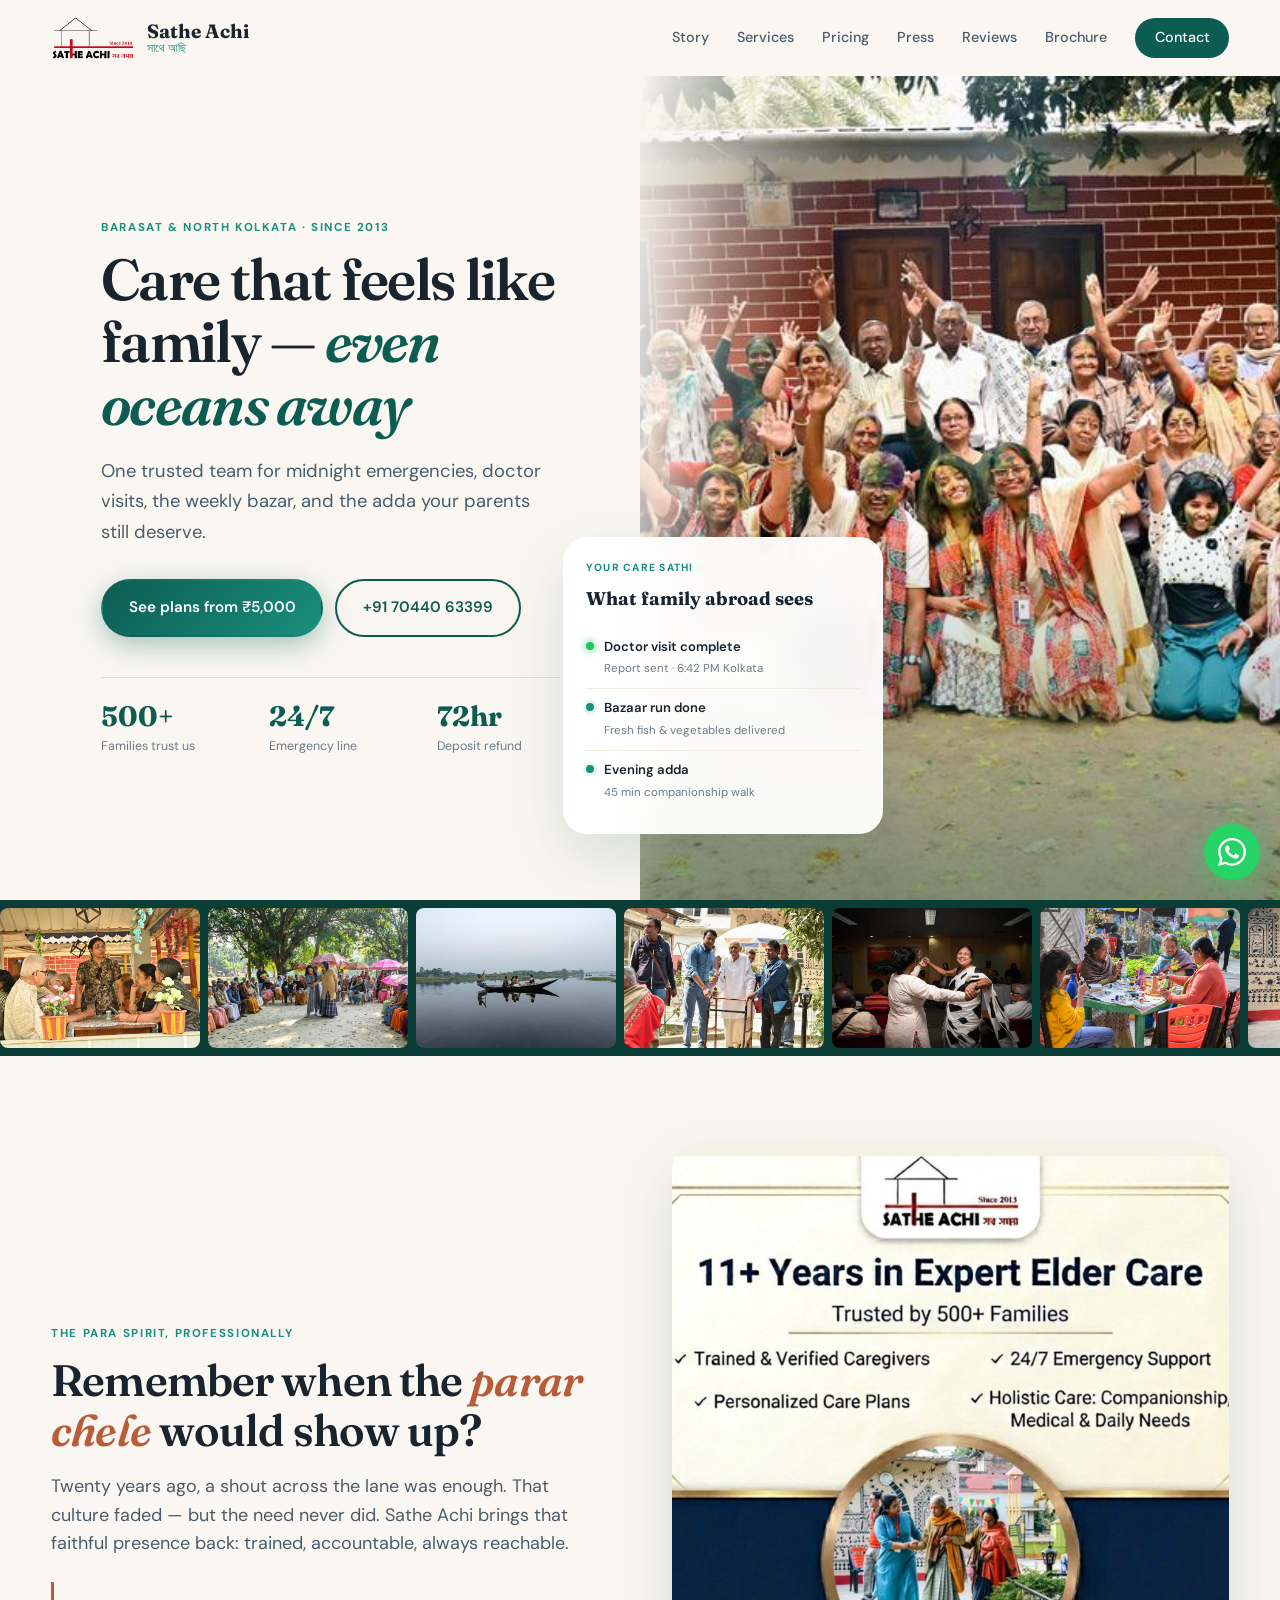
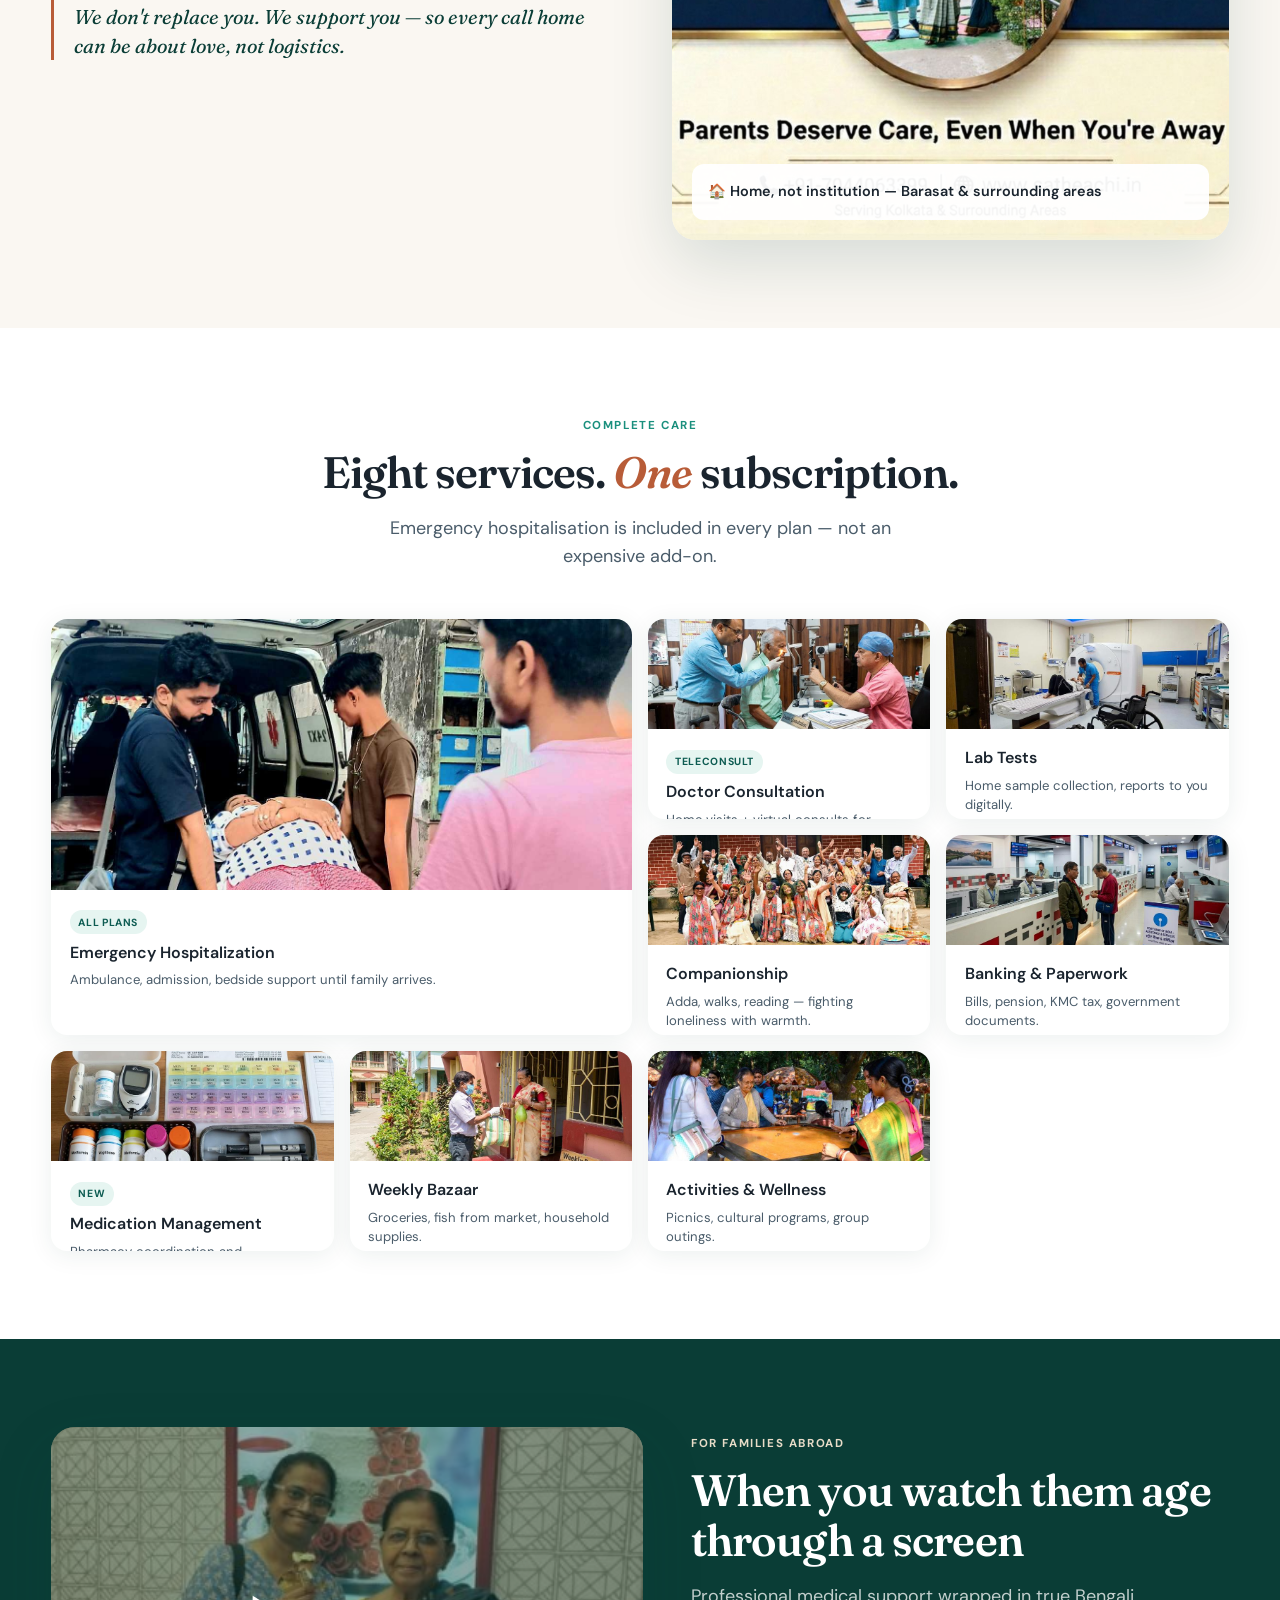
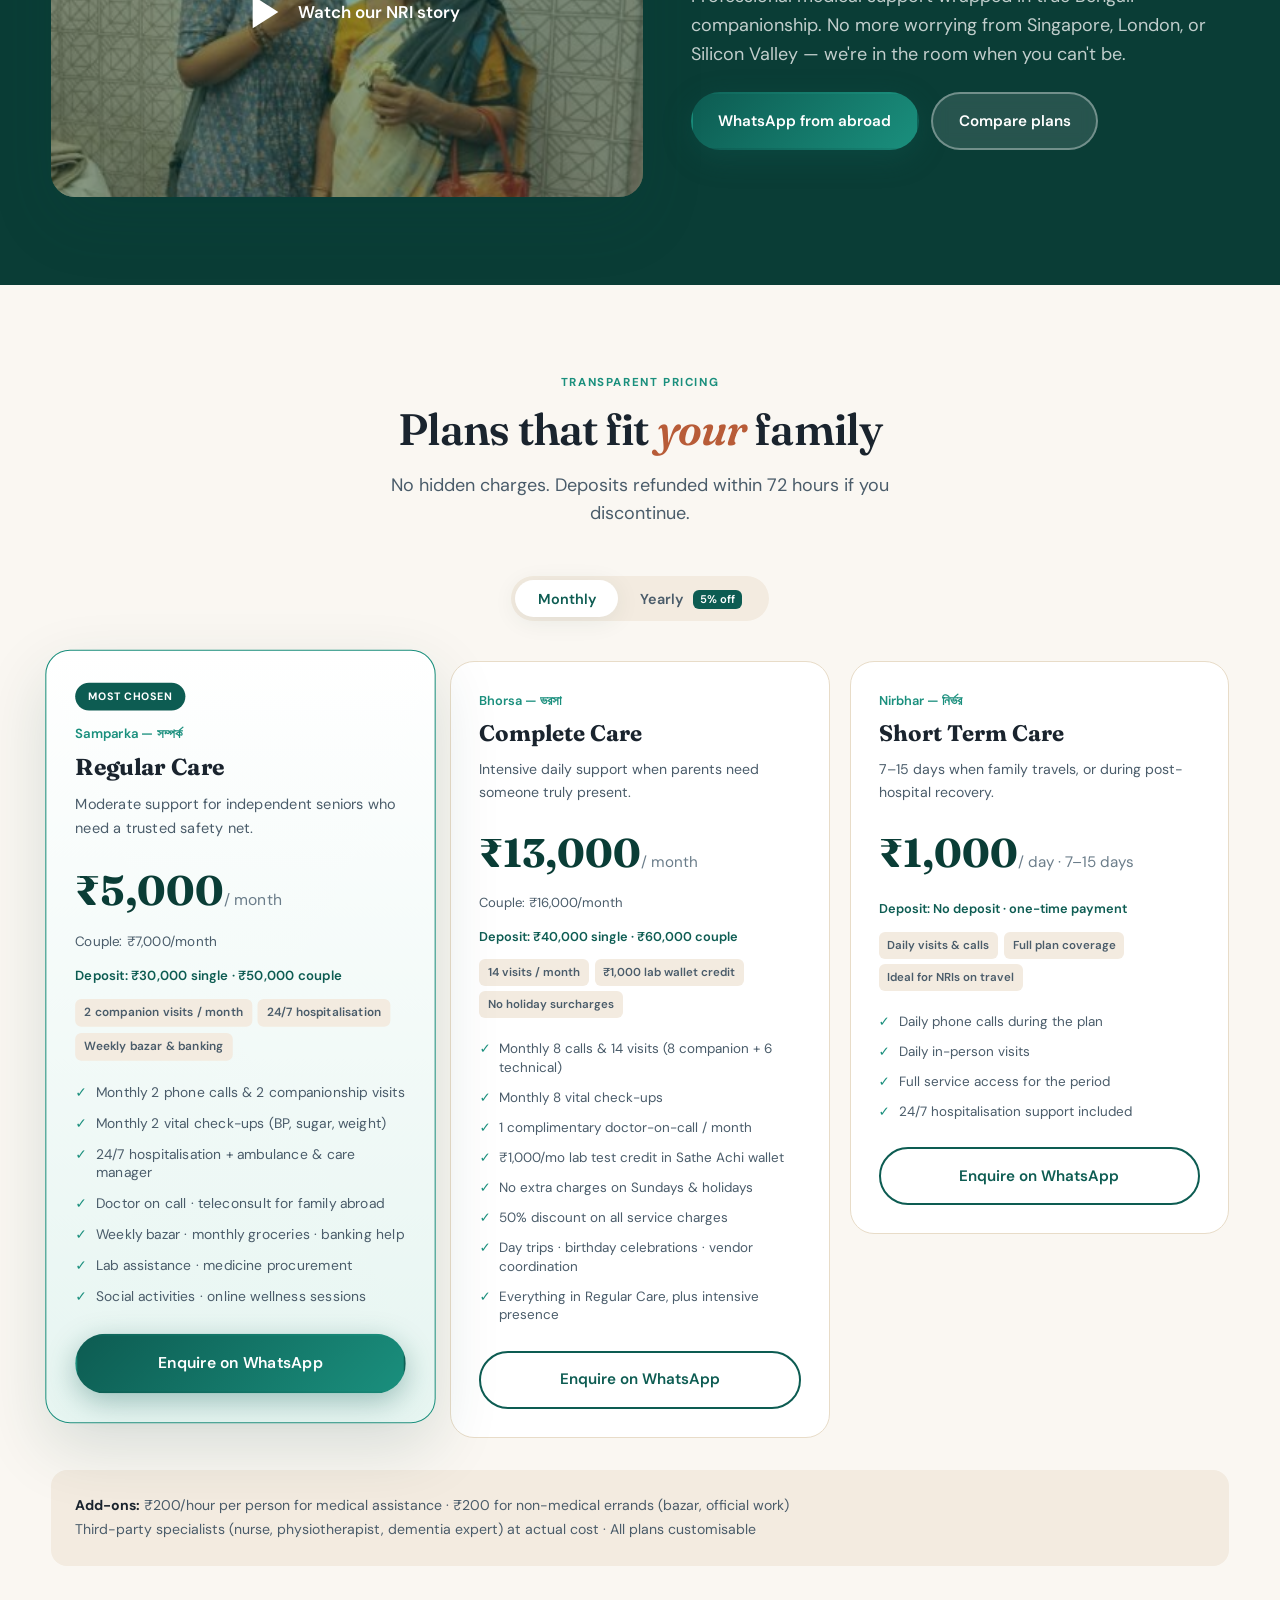
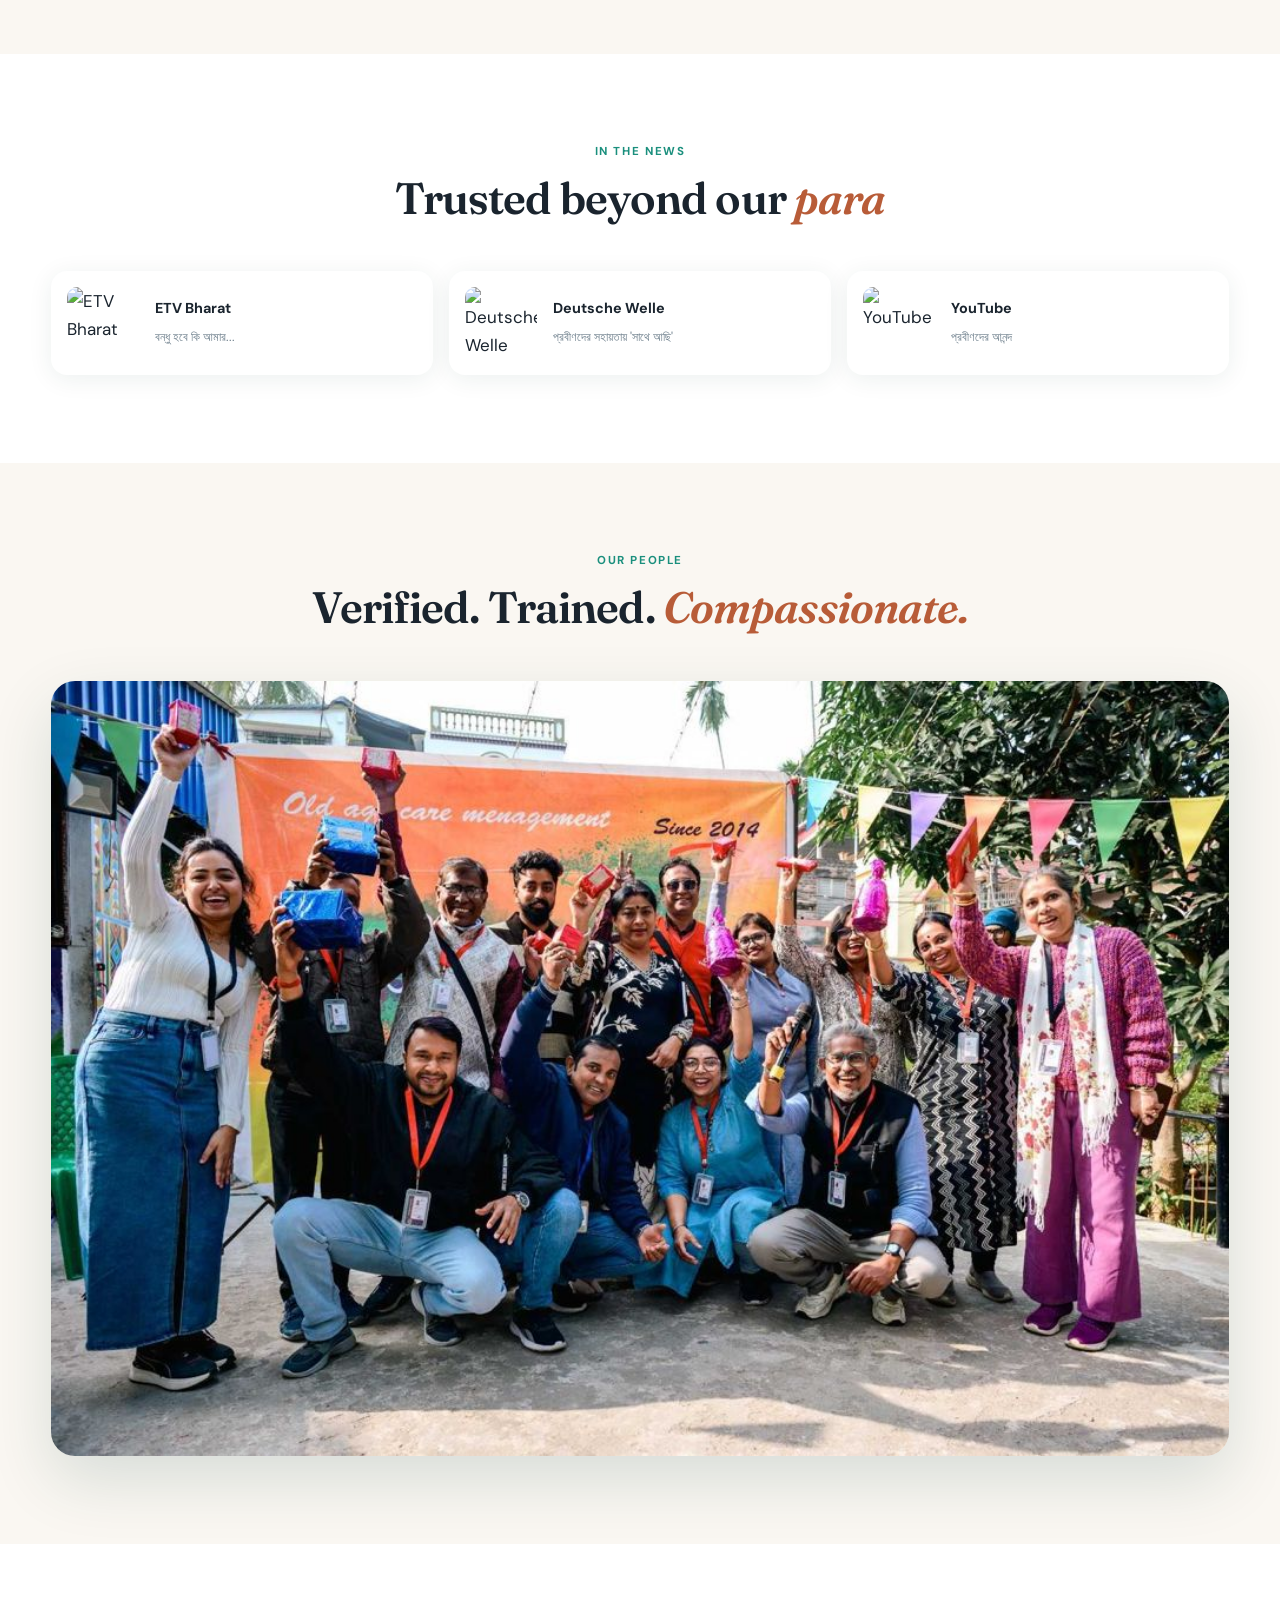
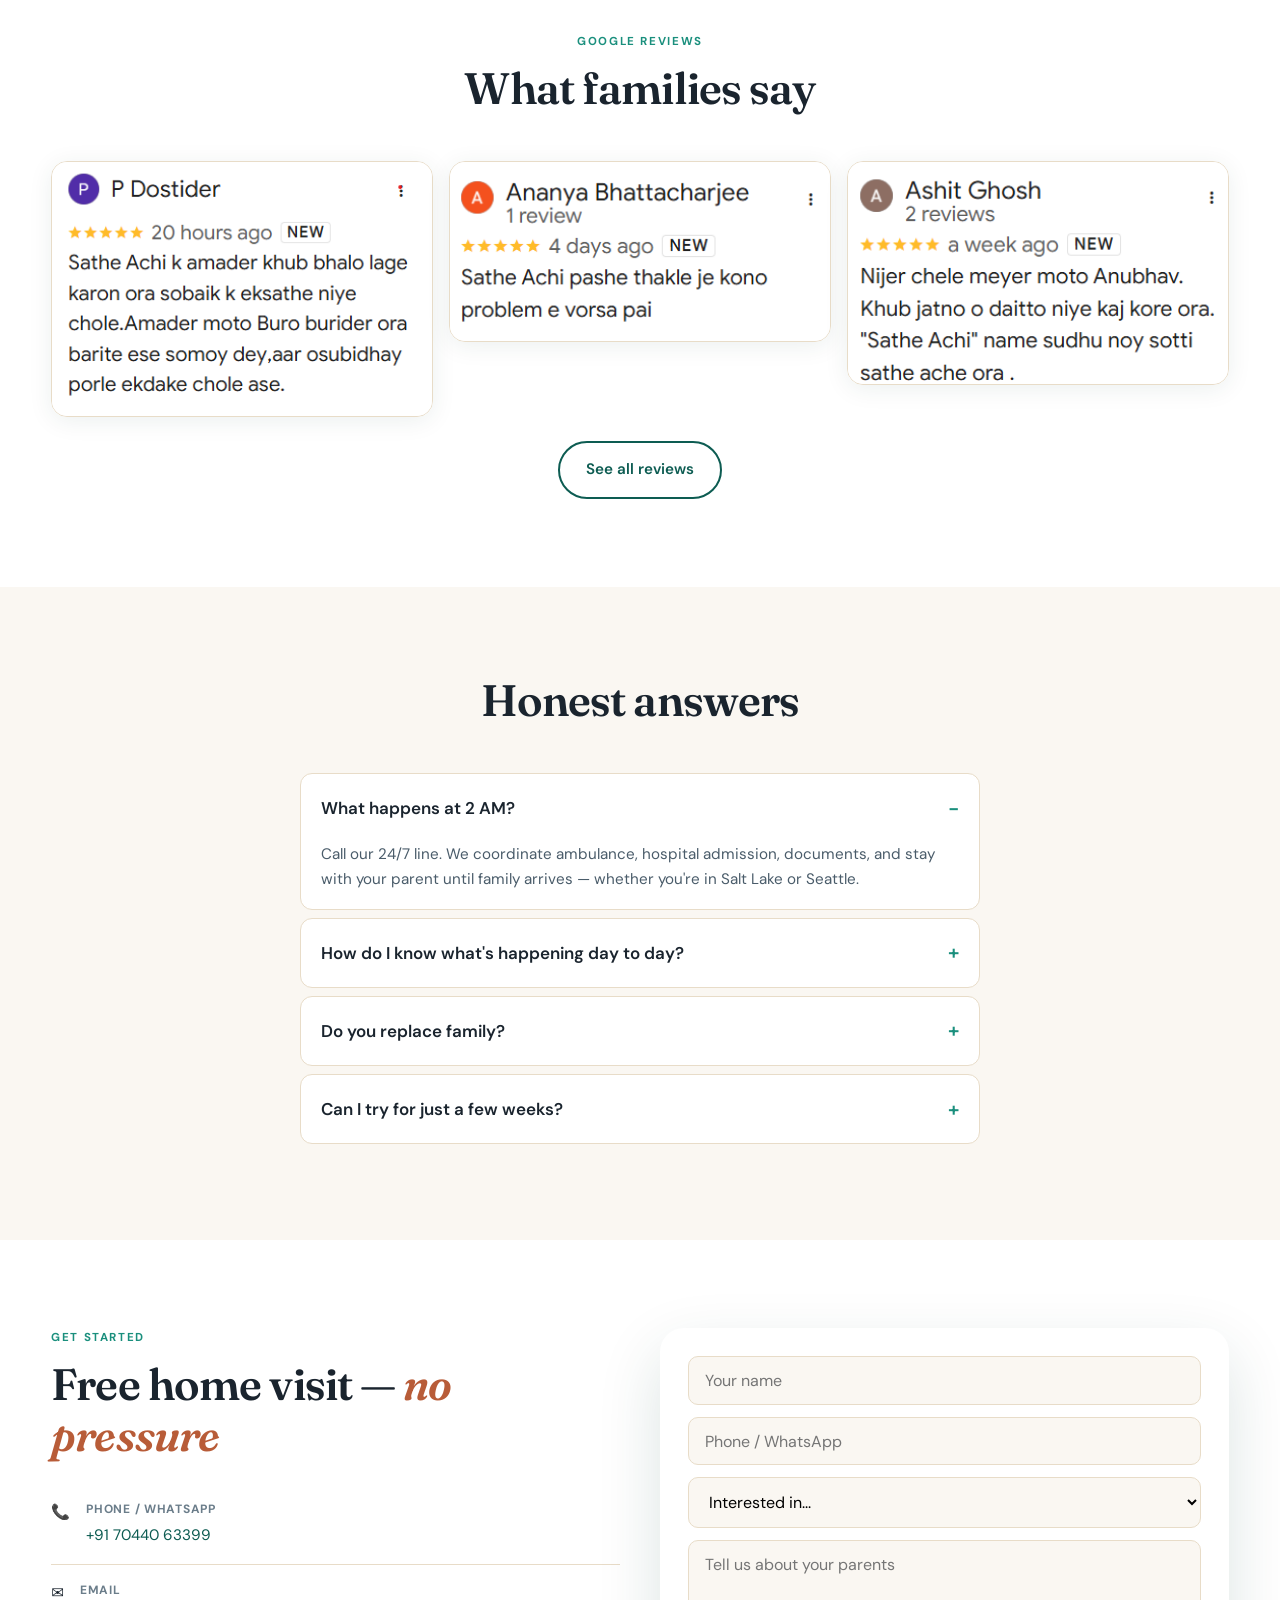
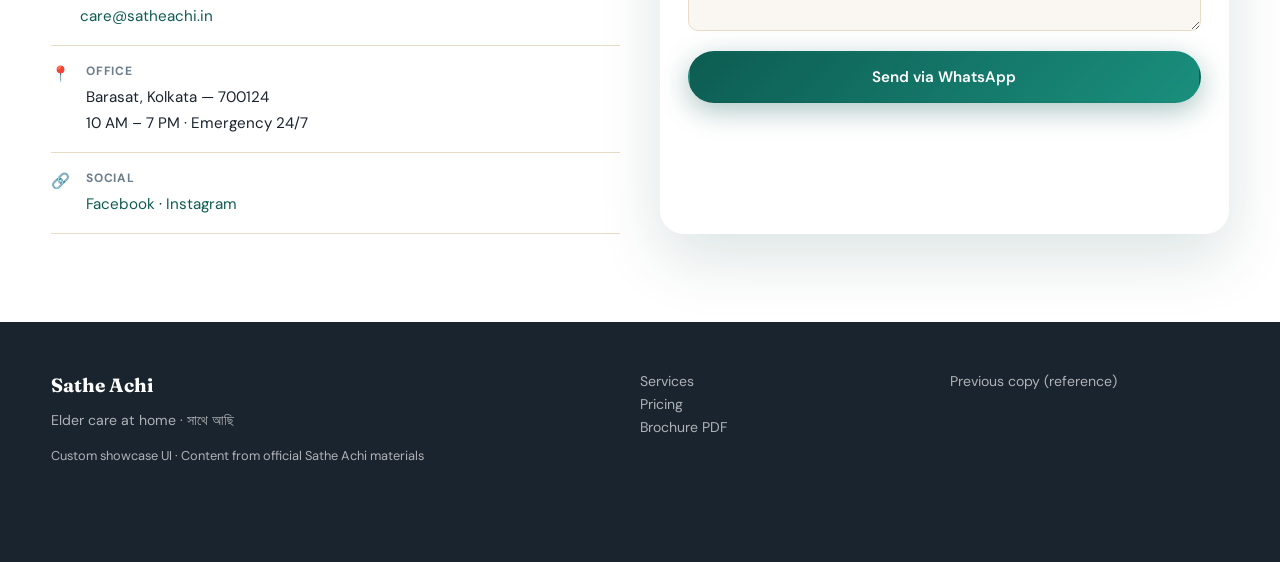
==== commit e47ad716: "Replace production clone with custom editorial showcase UI. Co-authored-by: Cursor <cursoragent@curs" ====
--- a/index.html
+++ b/index.html
@@ -1,1297 +1,293 @@
 ﻿<!DOCTYPE html>
 <html lang="en">
 <head>
-  <meta charset="UTF-8">
-  <meta name="viewport" content="width=device-width, initial-scale=1.0">
-  
-  <link rel="icon" type="image/png" sizes="32x32" href="resources/favicon-32.png">
-  <link rel="apple-touch-icon" href="resources/favicon-180.png">
-  <title data-id="th-modified">Sathe Achi - Elder Care & Senior Care Service in Kolkata | Since 2014</title>
-  <meta name="description" content="Sathe Achi - Best elder care & old age care service in Kolkata & Barasat since 2014. Senior care at home with 24/7 emergency support, companionship, medical coordination. Trusted by 500+ families. Plans from ₹1,000/day." data-id="th-modified">
-  <meta name="robots" content="index, follow">
-  <link rel="canonical" href="https://satheachi.in/">
-  <meta property="og:type" content="website" data-id="th-modified">
-  <meta property="og:title" content="Sathe Achi - Elder Care & Senior Care Service in Kolkata | Since 2014" data-id="th-modified">
-  <meta property="og:description" content="Sathe Achi - Best elder care & old age care service in Kolkata & Barasat since 2014. Senior care at home with 24/7 emergency support, companionship, medical coordination. Trusted by 500+ families. Plans from ₹1,000/day." data-id="th-modified">
-  <meta property="og:image" content="https://sa-mock.tiiny.site/og-image.jpg" data-id="th-modified">
-  <meta property="og:url" content="https://www.satheachi.in/" data-id="th-modified">
-  <meta property="og:site_name" content="Sathe Achi">
-  <meta name="twitter:card" content="summary_large_image">
-  <meta name="twitter:title" content="Sathe Achi - Elder Care &amp; Senior Care in Kolkata">
-  <meta name="twitter:description" content="Compassionate elder care in Barasat & Kolkata since 2014. 24/7 emergency support, companionship, medical coordination.">
-  <meta name="twitter:image" content="resources/Logo-1.png">
-  <style>
-* { margin: 0; padding: 0; box-sizing: border-box; }
-html, body { overflow-x: hidden; max-width: 100vw; }
-:root {
-  --primary: #1a7a6d; --primary-dark: #0f5c52; --primary-light: #e8f5f2;
-  --accent: #c9922e; --accent-light: #fdf6e7;
-  --success: #25d366; --danger: #c0392b;
-  --dark: #1a2332; --gray: #3d4f5f; --gray-light: #5c6b7a;
-  --light: #f4f8fa; --white: #fff; --radius: 12px;
-}
-
-body { font-family: 'Inter', 'Noto Sans Bengali', sans-serif; color: var(--dark); line-height: 1.6; padding-bottom: 70px; }
-a { color: var(--primary); text-decoration: none; }
-.container { max-width: 1200px; margin: 0 auto; padding: 0 20px; }
-
-/* Buttons */
-.btn {
-  display: inline-block; padding: 12px 24px; border-radius: 8px; font-weight: 600;
-  font-size: 15px; border: 2px solid transparent; cursor: pointer; text-align: center;
-  transition: all .2s;
-}
-.btn-primary { background: var(--primary); color: var(--white); }
-.btn-primary:hover { background: var(--primary-dark); }
-.btn-outline { border-color: var(--primary); color: var(--primary); background: transparent; }
-.btn-outline:hover { background: var(--primary); color: var(--white); }
-.btn-danger { background: var(--danger); color: var(--white); }
-.btn-success { background: var(--success); color: var(--white); }
-.btn-block { display: block; width: 100%; }
-.btn-sm { padding: 8px 14px; font-size: 13px; }
-
-/* Header */
-.header { background: var(--white); position: sticky; top: 0; z-index: 100; box-shadow: 0 1px 3px rgba(0,0,0,.1); }
-.header-inner { display: flex; justify-content: space-between; align-items: center; height: 60px; }
-.logo { display: flex; align-items: center; gap: 8px; }
-.logo-img { height: 40px; width: auto; background: #fff; padding: 4px 8px; border-radius: 4px; }
-.menu-toggle { background: none; border: none; font-size: 24px; cursor: pointer; }
-.nav { display: none; flex-direction: column; background: var(--white); padding: 8px 20px 16px; border-top: 1px solid #eee; position: absolute; top: 100%; left: 0; right: 0; box-shadow: 0 4px 12px rgba(0,0,0,.1); }
-.nav.open { display: flex; }
-.nav a { padding: 10px 0; border-bottom: 1px solid #f0f0f0; color: var(--dark); font-weight: 500; }
-.nav-cta { color: var(--primary) !important; font-weight: 700 !important; }
-
-/* Hero */
-.hero { position: relative; padding: 60px 0 40px; overflow: hidden; min-height: 480px; display: flex; align-items: center; }
-.hero-slideshow { position: absolute; inset: 0; z-index: 0; }
-.hero-slide { position: absolute; inset: 0; width: 100%; height: 100%; object-fit: cover; opacity: 0; transition: opacity 1.5s ease-in-out; }
-.hero-slide.active { opacity: 1; }
-.hero-overlay { position: absolute; inset: 0; background: linear-gradient(135deg, rgba(28,45,58,.7) 0%, rgba(26,122,109,.55) 100%); }
-.hero-grid { display: flex; flex-direction: column; position: relative; z-index: 1; }
-.hero-content { padding-bottom: 24px; text-align: center; }
-.hero-image { display: none; }
-.badge { display: inline-block; background: rgba(255,255,255,.2); color: var(--white); padding: 6px 14px; border-radius: 20px; font-size: 13px; font-weight: 600; margin-bottom: 16px; backdrop-filter: blur(4px); }
-.hero h1 { font-size: 28px; line-height: 1.3; margin-bottom: 12px; color: var(--white); text-shadow: 0 2px 12px rgba(0,0,0,.35); }
-.hero p { color: #fff; font-size: 16px; margin-bottom: 20px; text-shadow: 0 1px 8px rgba(0,0,0,.3); }
-.hero-actions { display: flex; flex-direction: column; gap: 10px; margin-bottom: 24px; align-items: center; }
-.hero-actions .btn-outline { border-color: var(--white); color: var(--white); }
-.hero-actions .btn-outline:hover { background: var(--white); color: var(--dark); }
-.trust-strip { display: flex; flex-direction: column; gap: 8px; align-items: center; }
-.trust-item { font-size: 14px; color: var(--white); font-weight: 500; }
-
-/* Gallery Strip */
-.gallery-strip { padding: 4px 0; overflow: hidden; background: var(--dark); position: relative; max-width: 100%; }
-.gallery-scroll { display: flex; overflow-x: auto; scroll-snap-type: x mandatory; -webkit-overflow-scrolling: touch; gap: 4px; }
-.gallery-scroll::-webkit-scrollbar { display: none; }
-.gallery-scroll img { width: 200px; height: 150px; object-fit: cover; flex-shrink: 0; scroll-snap-align: start; display: block; }
-
-/* Sections */
-.section { padding: 48px 0; }
-.section-alt { background: var(--light); }.section-title { font-size: 24px; text-align: center; margin-bottom: 8px; }
-.section-sub { text-align: center; color: var(--gray); margin-bottom: 32px; font-size: 15px; max-width: 640px; margin-left: auto; margin-right: auto; }
-
-/* NRI spotlight */
-.nri-section { background: linear-gradient(135deg, #0f5c52 0%, #1a7a6d 50%, #1a2332 100%); color: #fff; padding: 56px 0; }
-.nri-grid { display: grid; grid-template-columns: 1fr; gap: 28px; align-items: center; }
-.nri-media { position: relative; border-radius: var(--radius); overflow: hidden; box-shadow: 0 12px 40px rgba(0,0,0,.25); }
-.nri-media img { width: 100%; height: 220px; object-fit: cover; display: block; }
-.nri-play { position: absolute; inset: 0; display: flex; align-items: center; justify-content: center; background: rgba(0,0,0,.35); color: #fff; text-decoration: none; font-weight: 600; gap: 8px; transition: background .2s; }
-.nri-play:hover { background: rgba(0,0,0,.5); color: #fff; }
-.nri-play svg { width: 48px; height: 48px; fill: #fff; filter: drop-shadow(0 2px 8px rgba(0,0,0,.4)); }
-.nri-content h2 { font-size: 26px; line-height: 1.25; margin-bottom: 12px; color: #fff; }
-.nri-content p { color: rgba(255,255,255,.92); font-size: 16px; line-height: 1.7; margin-bottom: 16px; }
-.nri-quote { border-left: 4px solid var(--accent); padding: 12px 16px; background: rgba(255,255,255,.08); border-radius: 0 8px 8px 0; font-style: italic; color: #fff; }
-@media (min-width: 900px) { .nri-grid { grid-template-columns: 1fr 1.1fr; } .nri-media img { height: 280px; } }
-
-/* Services */
-.services-grid { display: grid; grid-template-columns: 1fr; gap: 16px; }
-.service-card { background: var(--white); border-radius: var(--radius); overflow: hidden; box-shadow: 0 1px 3px rgba(0,0,0,.08); cursor: pointer; transition: transform .2s, box-shadow .2s; }
-.service-card:hover { transform: translateY(-2px); box-shadow: 0 4px 12px rgba(0,0,0,.12); }
-.service-img { width: 100%; height: 180px; object-fit: cover; display: block; }
-.service-card h3 { font-size: 17px; margin-bottom: 6px; padding: 16px 20px 0; }
-.service-card p { font-size: 14px; color: var(--gray); padding: 0 20px 16px; }
-.service-tag { display: inline-block; margin: 8px 20px 16px; font-size: 12px; background: var(--primary-light); color: var(--primary-dark); padding: 3px 10px; border-radius: 12px; }
-.tag-new { background: var(--accent-light); color: #8a6d2b; }
-
-/* Pricing */
-.pricing-toggle { display: flex; justify-content: center; gap: 0; margin-bottom: 24px; background: #eee; border-radius: 8px; padding: 4px; max-width: 300px; margin-left: auto; margin-right: auto; }.toggle-btn { flex: 1; padding: 10px; border: none; background: transparent; border-radius: 6px; font-weight: 600; cursor: pointer; font-size: 14px; }
-.toggle-btn.active { background: var(--white); box-shadow: 0 1px 3px rgba(0,0,0,.1); }
-.save-badge { background: var(--primary); color: var(--white); font-size: 12px; padding: 2px 6px; border-radius: 8px; }
-.pricing-grid { display: grid; grid-template-columns: 1fr; gap: 16px; }.price-card { background: var(--white); border-radius: var(--radius); padding: 24px; box-shadow: 0 1px 3px rgba(0,0,0,.08); position: relative; border: 2px solid transparent; }
-.price-card.popular { border-color: var(--primary); }
-.popular-badge { position: absolute; top: -12px; left: 50%; transform: translateX(-50%); background: var(--primary); color: var(--white); padding: 4px 16px; border-radius: 12px; font-size: 12px; font-weight: 700; }
-.price-header h3 { font-size: 20px; }
-.price-header p { font-size: 13px; color: var(--gray); margin-bottom: 12px; }
-.price-amount { margin-bottom: 8px; }
-.couple-price { font-size: 14px; color: var(--gray); margin-bottom: 4px; padding: 0 24px; }
-.yearly-total { font-size: 13px; color: var(--primary); font-weight: 600; padding: 0 24px; margin-bottom: 4px; }
-.deposit-info { font-size: 13px; color: var(--primary); font-weight: 500; margin-bottom: 12px; padding: 0 24px; }
-.currency { font-size: 20px; font-weight: 700; vertical-align: top; }
-.amount { font-size: 40px; font-weight: 700; }
-.period { font-size: 14px; color: var(--gray); }
-.price-features { list-style: none; margin-bottom: 20px; }
-.price-features li { padding: 6px 0; font-size: 14px; }
-.price-features .included::before { content: '✅ '; }
-.price-features .excluded { color: #ccc; }
-.price-features .excluded::before { content: '— '; }
-.price-features .hidden-feature { display: none; }
-.price-features.expanded .hidden-feature { display: list-item; }
-.price-features .features-more { color: var(--primary); cursor: pointer; font-weight: 600; font-size: 13px; padding: 8px 0; list-style: none; }
-.price-features .features-more::before { content: ''; }
-.pricing-note { text-align: center; font-size: 13px; color: var(--gray); margin-top: 20px; }
-
-/* Team */
-.team-grid { display: grid; grid-template-columns: repeat(2, 1fr); gap: 12px; margin-bottom: 24px; }
-.team-card { background: var(--white); border-radius: var(--radius); padding: 20px; text-align: center; box-shadow: 0 1px 3px rgba(0,0,0,.08); }
-.team-avatar { font-size: 48px; margin-bottom: 8px; }
-.team-avatar img { width: 80px; height: 80px; border-radius: 50%; object-fit: cover; border: 3px solid var(--primary); }.team-card h4 { font-size: 17px; }
-.team-role { color: var(--primary); font-weight: 600; font-size: 13px; margin-bottom: 6px; }.team-card p { font-size: 13px; color: var(--gray); }
-.verified-badge { display: inline-block; margin-top: 8px; font-size: 12px; }
-.trust-box { background: var(--white); border-radius: var(--radius); padding: 20px; box-shadow: 0 1px 3px rgba(0,0,0,.08); }
-.trust-box h4 { margin-bottom: 12px; text-align: center; }
-.verify-steps { display: grid; grid-template-columns: 1fr 1fr; gap: 10px; font-size: 14px; text-align: center; }
-
-/* Family Portal */
-.portal-card { background: var(--white); border-radius: var(--radius); overflow: hidden; box-shadow: 0 2px 8px rgba(0,0,0,.1); max-width: 420px; margin: 0 auto; }
-.portal-header { display: flex; justify-content: space-between; align-items: center; padding: 14px 16px; background: var(--primary); color: var(--white); font-weight: 600; }
-.status-dot { width: 10px; height: 10px; border-radius: 50%; display: inline-block; }
-.status-dot.green { background: #68d391; }
-.portal-parent-info { padding: 12px 16px; border-bottom: 1px solid #eee; display: flex; justify-content: space-between; align-items: center; }
-.plan-badge { background: var(--primary-light); color: var(--primary-dark); padding: 3px 10px; border-radius: 12px; font-size: 12px; }
-.portal-updates { padding: 12px 16px; }
-.update-item { padding: 8px 0; border-bottom: 1px solid #f5f5f5; }
-.update-time { font-size: 12px; color: var(--gray); }
-.update-item p { font-size: 14px; margin-top: 2px; }
-.portal-actions { padding: 12px 16px; display: flex; gap: 8px; flex-wrap: wrap; }
-.portal-note { text-align: center; font-size: 13px; color: var(--gray); margin-top: 16px; }
-
-/* Testimonials */
-.testimonial-grid { display: grid; grid-template-columns: 1fr; gap: 16px; }
-.testimonial-card { background: var(--white); border-radius: var(--radius); padding: 20px; box-shadow: 0 1px 3px rgba(0,0,0,.08); }
-.stars { margin-bottom: 8px; }
-.testimonial-card > p { font-size: 15px; font-style: italic; color: var(--dark); line-height: 1.6; }
-.translation { font-size: 13px; color: var(--gray); font-style: normal !important; margin-top: 6px; }
-.testimonial-author { margin-top: 12px; padding-top: 12px; border-top: 1px solid #eee; display: flex; align-items: center; gap: 12px; }
-.testimonial-photo { width: 48px; height: 48px; border-radius: 50%; object-fit: cover; flex-shrink: 0; }
-.testimonial-author strong { display: block; font-size: 14px; }
-.testimonial-author span { font-size: 12px; color: var(--gray); }
-.review-cta { text-align: center; margin-top: 24px; }
-
-/* News & Articles */
-.news-grid { display: grid; grid-template-columns: 1fr; gap: 16px; }
-.news-card { display: flex; background: var(--white); border-radius: var(--radius); overflow: hidden; box-shadow: 0 1px 3px rgba(0,0,0,.08); text-decoration: none; color: var(--dark); transition: transform .2s, box-shadow .2s; }
-.news-card:hover { transform: translateY(-2px); box-shadow: 0 4px 12px rgba(0,0,0,.12); }
-.news-card img { width: 120px; min-width: 120px; max-width: 120px; height: auto; object-fit: cover; flex-shrink: 0; }
-.news-card-body { padding: 14px 16px; display: flex; flex-direction: column; }
-.news-card-body h4 { font-size: 15px; line-height: 1.4; margin-bottom: 6px; display: -webkit-box; -webkit-line-clamp: 2; line-clamp: 2; -webkit-box-orient: vertical; overflow: hidden; }
-.news-card-body p { font-size: 13px; color: var(--gray); line-height: 1.5; display: -webkit-box; -webkit-line-clamp: 2; line-clamp: 2; -webkit-box-orient: vertical; overflow: hidden; flex: 1; }
-.news-card-domain { font-size: 12px; color: var(--primary); margin-top: 8px; font-weight: 600; }
-
-/* Reviews */
-.reviews-img-grid { display: grid; grid-template-columns: 1fr; gap: 12px; margin-bottom: 24px; align-items: start; }
-.reviews-img-grid img { width: 100%; border-radius: 8px; box-shadow: 0 2px 8px rgba(0,0,0,.1); border: 1px solid #eee; }
-
-/* FAQ */
-.faq-list { max-width: 640px; margin: 0 auto; }
-.faq-item { background: var(--white); border-radius: 8px; margin-bottom: 8px; box-shadow: 0 1px 2px rgba(0,0,0,.06); }
-.faq-item summary { padding: 14px 16px; font-weight: 600; cursor: pointer; font-size: 15px; list-style: none; }
-.faq-item summary::before { content: '+ '; color: var(--primary); font-weight: 700; }
-.faq-item[open] summary::before { content: '− '; }
-.faq-item p { padding: 0 16px 14px; font-size: 14px; color: var(--gray); }
-
-/* Contact */
-.contact-grid { display: grid; grid-template-columns: 1fr; gap: 16px; max-width: 500px; margin: 0 auto; }
-.contact-item { display: flex; gap: 10px; margin-bottom: 10px; align-items: flex-start; font-size: 14px; }
-.contact-item span { font-size: 20px; }
-.contact-item strong { font-size: 13px; }
-.contact-item a { color: var(--primary); font-size: 13px; }
-.contact-form input, .contact-form select, .contact-form textarea,
-#subscribe-modal input, #subscribe-modal select {
-  width: 100%; padding: 12px; border: 1px solid #ddd; border-radius: 8px; font-size: 15px;
-  margin-bottom: 10px; font-family: inherit;
-}
-
-/* Footer */
-.footer { background: var(--dark); color: #b0c4d0; padding: 40px 0 24px; text-align: center; }
-.footer-social { display: flex; gap: 12px; margin-top: 12px; justify-content: center; }
-.social-link { display: flex; align-items: center; justify-content: center; width: 40px; height: 40px; border-radius: 50%; transition: all .2s; }
-.social-link.fb { background: #1877f2; color: #fff; }
-.social-link.fb:hover { background: #0d65d9; }
-.social-link.ig { background: #e4405f; color: #fff; }
-.social-link.ig:hover { background: #d62e4a; }
-.social-link.wa { background: #25d366; color: #fff; }
-.social-link.wa:hover { background: #1ebe57; }
-.footer-grid { display: grid; grid-template-columns: 1fr 1fr; gap: 24px; margin-bottom: 24px; }
-.footer-brand { color: var(--primary); font-size: 16px; display: block; margin-bottom: 8px; }
-.footer-grid strong { display: block; color: var(--white); margin-bottom: 8px; font-size: 14px; }
-.footer-grid a { display: block; color: #8aa0b0; font-size: 13px; padding: 3px 0; }
-.footer-bottom { border-top: 1px solid #2a3f4d; padding-top: 16px; display: flex; justify-content: center; align-items: center; flex-wrap: wrap; gap: 12px; }
-.footer-bottom p { font-size: 12px; }
-.lang-switch button { background: transparent; border: 1px solid #3a5060; color: #8aa0b0; padding: 4px 12px; border-radius: 4px; cursor: pointer; font-size: 12px; }
-.lang-switch button.active { background: var(--primary); color: var(--white); border-color: var(--primary); }
-
-/* Chat Widget */
-.chat-widget { position: fixed; bottom: 84px; left: 16px; z-index: 95; }
-.chat-fab { width: 56px; height: 56px; border-radius: 50%; background: var(--white); border: 3px solid var(--primary); font-size: 30px; cursor: pointer; box-shadow: 0 3px 12px rgba(0,0,0,.25); animation: chat-bounce 2s infinite; display: flex; align-items: center; justify-content: center; }
-@keyframes chat-bounce {
-  0%, 100% { transform: translateY(0); }
-  20% { transform: translateY(-8px); }
-  40% { transform: translateY(0); }
-  60% { transform: translateY(-4px); }
-  80% { transform: translateY(0); }
-}
-.chat-nudge { position: absolute; bottom: 60px; left: 0; background: var(--white); color: var(--dark); padding: 8px 14px; border-radius: 8px; font-size: 13px; font-weight: 500; box-shadow: 0 2px 8px rgba(0,0,0,.15); white-space: nowrap; opacity: 0; transition: opacity .3s; pointer-events: none; cursor: pointer; }
-.chat-nudge.visible { opacity: 1; pointer-events: auto; }
-.chat-window { display: none; position: absolute; bottom: 60px; left: 0; width: 320px; max-height: 440px; background: var(--white); border-radius: 12px; box-shadow: 0 4px 24px rgba(0,0,0,.2); overflow: hidden; flex-direction: column; }
-.chat-widget.open .chat-window { display: flex; }
-.chat-widget.open .chat-fab { display: none; }
-.chat-widget.open .chat-nudge { display: none; }
-.chat-header { background: var(--primary); color: #fff; padding: 12px 16px; font-weight: 600; font-size: 14px; cursor: pointer; display: flex; justify-content: space-between; }
-.chat-messages { flex: 1; overflow-y: auto; padding: 12px; max-height: 280px; min-height: 200px; }
-.chat-msg { margin-bottom: 10px; padding: 8px 12px; border-radius: 10px; font-size: 13px; line-height: 1.5; white-space: pre-line; max-width: 85%; }
-.chat-msg.bot { background: var(--light); color: var(--dark); border-bottom-left-radius: 2px; }
-.chat-msg.user { background: var(--primary); color: #fff; margin-left: auto; border-bottom-right-radius: 2px; }
-.chat-quick { display: flex; flex-wrap: wrap; gap: 6px; margin-top: 8px; }
-.chat-quick button { background: var(--primary-light); color: var(--primary-dark); border: none; padding: 6px 10px; border-radius: 16px; font-size: 12px; cursor: pointer; font-weight: 500; }
-.chat-input-row { display: flex; border-top: 1px solid #eee; }
-.chat-input-row input { flex: 1; border: none; padding: 10px 12px; font-size: 14px; outline: none; }
-.chat-input-row button { background: var(--primary); color: #fff; border: none; padding: 10px 14px; cursor: pointer; font-size: 16px; }
-.chat-wa-link { display: block; text-align: center; padding: 8px; font-size: 12px; color: var(--primary); font-weight: 600; border-top: 1px solid #eee; text-decoration: none; }
-
-/* Back to Top */
-.back-to-top {
-  position: fixed; bottom: 140px; right: 16px; width: 44px; height: 44px;
-  border-radius: 50%; background: var(--primary); color: var(--white); border: none;
-  font-size: 20px; cursor: pointer; z-index: 90; box-shadow: 0 2px 8px rgba(0,0,0,.2);
-  opacity: 0; pointer-events: none; transition: opacity .3s;
-}
-.back-to-top.visible { opacity: 1; pointer-events: auto; }
-
-/* Floating Social Buttons */
-.social-floats {
-  position: fixed; bottom: 84px; right: 16px; z-index: 90;
-  display: flex; flex-direction: column; gap: 10px;
-}
-.social-float {
-  width: 52px; height: 52px; border-radius: 50%; display: flex;
-  align-items: center; justify-content: center;
-  box-shadow: 0 3px 10px rgba(0,0,0,.25); transition: transform .2s;
-}
-.social-float svg { width: 28px; height: 28px; }
-.social-float:hover { transform: scale(1.1); }
-.social-float.fb { background: #1877f2; }
-.social-float.ig { background: #e4405f; }
-.social-float.wa { background: #25d366; }
-.sos-float {
-  position: fixed; bottom: 84px; left: 16px; background: var(--danger); color: var(--white);
-  width: 56px; height: 56px; border-radius: 50%; border: none; font-weight: 900; font-size: 16px;
-  box-shadow: 0 4px 12px rgba(0,0,0,.2); z-index: 90; cursor: pointer; animation: pulse 2s infinite;
-}
-@keyframes pulse { 0%,100% { box-shadow: 0 0 0 0 rgba(217,68,82,.4); } 50% { box-shadow: 0 0 0 12px rgba(217,68,82,0); } }
-
-/* Modal */
-.modal-overlay {
-  display: none; position: fixed; inset: 0; background: rgba(0,0,0,.5); z-index: 200;
-  align-items: center; justify-content: center; padding: 16px;
-}
-.modal-overlay.active { display: flex; }
-.modal { background: var(--white); border-radius: var(--radius); padding: 24px; max-width: 400px; width: 100%; position: relative; max-height: 90vh; overflow-y: auto; }
-.service-modal { max-width: 600px; padding: 0; width: 95%; }
-.service-modal .modal-close { position: fixed; top: 12px; right: 12px; z-index: 10; background: rgba(0,0,0,.5); color: #fff; width: 32px; height: 32px; border-radius: 50%; display: flex; align-items: center; justify-content: center; font-size: 16px; }
-.svc-gallery { display: flex; flex-wrap: wrap; gap: 4px; padding: 4px; }
-.svc-gallery img { height: 180px; object-fit: cover; border-radius: 4px; }
-.svc-gallery img:first-child { width: 100%; height: 240px; border-radius: 8px 8px 0 0; }
-.svc-gallery img:not(:first-child) { flex: 1; min-width: 100px; }
-.service-modal h3 { padding: 16px 20px 8px; font-size: 20px; }
-.service-modal p { padding: 0 20px; color: var(--gray); font-size: 15px; line-height: 1.6; }
-.service-modal ul { padding: 12px 20px 4px 36px; color: var(--dark); font-size: 14px; }
-.service-modal ul li { margin-bottom: 6px; }
-.service-modal .btn { margin: 16px 20px 20px; width: calc(100% - 40px); }
-.modal h3 { margin-bottom: 12px; }
-.modal .btn { margin-bottom: 8px; }
-.modal-close { position: absolute; top: 12px; right: 16px; background: none; border: none; font-size: 20px; cursor: pointer; }
-.form-note { font-size: 12px; color: var(--gray); text-align: center; margin-top: 8px; }
-
-/* Bottom Nav */
-.bottom-nav {
-  position: fixed; bottom: 0; left: 0; right: 0; background: var(--white); display: flex;
-  box-shadow: 0 -2px 8px rgba(0,0,0,.1); z-index: 100;
-}
-.bottom-nav a { flex: 1; text-align: center; padding: 10px 0; color: var(--dark); font-size: 12px; font-weight: 600; display: flex; flex-direction: column; align-items: center; gap: 2px; }
-.bottom-nav a span { font-size: 12px; }
-
-/* Tablet+ */
-@media (min-width: 640px) {
-  .services-grid { grid-template-columns: 1fr 1fr; }
-  .team-grid { grid-template-columns: repeat(3, 1fr); }
-  .testimonial-grid { grid-template-columns: 1fr 1fr; }
-  .hero h1 { font-size: 36px; }
-  .hero-actions { flex-direction: row; }
-  .trust-strip { flex-direction: row; gap: 20px; }
-  .footer-grid { grid-template-columns: 2fr 1fr 1fr 1fr; }
-  .hero-image { display: none; }
-  .gallery-scroll img { width: 250px; height: 180px; }
-  .news-grid { grid-template-columns: 1fr 1fr; }
-  .reviews-img-grid { grid-template-columns: repeat(3, 1fr); }
-  .news-card { flex-direction: column; }
-  .news-card img { width: 100%; height: 160px; min-width: auto; max-width: none; }
-}
-/* Desktop */
-@media (min-width: 768px) {
-  .pricing-grid { grid-template-columns: repeat(3, 1fr); }
-  .menu-toggle { display: none; }
-  .nav {
-    display: flex !important; flex-direction: row; padding: 0; border: none;
-    gap: 18px; align-items: center; position: static; background: none;
-    box-shadow: none; flex-shrink: 0;
-  }
-  .nav a { border: none; padding: 6px 0; font-size: 14px; white-space: nowrap; }
-  .header-inner { height: 70px; }
-  .bottom-nav { display: none; }
-  .social-floats { bottom: 24px; }
-  .chat-widget { bottom: 24px; }
-  .back-to-top { bottom: 80px; }
-  body { padding-bottom: 0; }
-  .service-img { height: 200px; }
-  .section { padding: 56px 0; }
-  .contact-form { max-width: 100%; }
-  .hero { padding: 80px 0 60px; min-height: 520px; }
-  .hero h1 { font-size: 40px; line-height: 1.2; }
-  .hero p { font-size: 18px; }
-}
-
-/* Large Desktop */
-@media (min-width: 1024px) {
-  .hero h1 { font-size: 48px; }
-  .hero p { font-size: 18px; }
-  .hero { padding: 100px 0 80px; min-height: 560px; }
-  .services-grid { grid-template-columns: repeat(4, 1fr); }
-  .service-img { height: 180px; }
-  .testimonial-grid { grid-template-columns: repeat(3, 1fr); }
-  .news-grid { grid-template-columns: repeat(3, 1fr); }
-  .gallery-scroll { overflow: hidden; }
-  .gallery-scroll img { width: auto; min-width: 0; height: 200px; flex: 1; }
-  .section { padding: 72px 0; }
-  .section-title { font-size: 30px; margin-bottom: 10px; }
-  .section-sub { font-size: 16px; margin-bottom: 40px; }
-  .header-inner { height: 72px; }
-  .logo-img { height: 48px; }
-  .nav { gap: 24px; }
-  .nav a { font-size: 15px; }
-  .faq-list { max-width: 800px; }
-  .price-card { padding: 32px; }
-  .pricing-grid { gap: 24px; grid-template-columns: repeat(3, 1fr); }
-  .team-grid { gap: 24px; grid-template-columns: repeat(4, 1fr); }
-  .team-avatar img { width: 96px; height: 96px; }
-  .footer-grid { gap: 40px; }
-}
-
-/* Team expandable */
-.team-grid .team-card:nth-child(n+5) { display: none; }
-.team-grid.expanded .team-card:nth-child(n+5) { display: block; }
-.team-expand-btn { display: block; margin: 16px auto 0; background: var(--primary-light); color: var(--primary-dark); border: none; padding: 10px 24px; border-radius: 8px; font-weight: 600; font-size: 14px; cursor: pointer; }
-.team-expand-btn:hover { background: var(--primary); color: var(--white); }
-
-</style>
-  <link href="https://fonts.googleapis.com/css2?family=Inter:wght@400;500;600;700&amp;family=Noto+Sans+Bengali:wght@400;500;600;700&amp;display=swap" rel="stylesheet">
-  <script type="application/ld+json">
-  {
-    "@context": "https://schema.org",
-    "@type": "LocalBusiness",
-    "name": "Sathe Achi",
-    "description": "Best elder care and old age care service in Kolkata and Barasat. Senior care at home with companionship, medical coordination, and daily assistance since 2014.",
-    "url": "https://satheachi.in",
-    "telephone": "+91-7044063399",
-    "email": "care@satheachi.in",
-    "address": { "@type": "PostalAddress", "addressLocality": "Barasat", "addressRegion": "West Bengal", "postalCode": "700124", "addressCountry": "IN" },
-    "geo": { "@type": "GeoCoordinates", "latitude": "22.7232", "longitude": "88.4806" },
-    "openingHours": "Mo-Su 09:00-19:00",
-    "priceRange": "₹1,000 - ₹16,000/month",
-    "image": "resources/Logo-1.png",
-    "sameAs": ["https://www.facebook.com/people/Sathe-Achi/100067684187281/", "https://www.instagram.com/satheachii/"]
-  }
-  </script>
-  <script type="application/ld+json">
-  {
-    "@context": "https://schema.org",
-    "@type": "FAQPage",
-    "mainEntity": [
-      { "@type": "Question", "name": "I feel guilty for not being there. How can a service replace a child's presence?", "acceptedAnswer": { "@type": "Answer", "text": "At Sathe Achi, we don't replace you — we support you. You provide the emotional connection, while we take care of practical needs like emergencies, doctor visits, or even picking up fresh fish from the bazaar." }},
-      { "@type": "Question", "name": "What happens if there is a midnight emergency?", "acceptedAnswer": { "@type": "Answer", "text": "Our Emergency Membership provides 24/7 support, hospital coordination, and immediate presence. You won't need to call neighbors in panic — we'll already be there." }},
-      { "@type": "Question", "name": "Can you help with essential tasks like banking or groceries?", "acceptedAnswer": { "@type": "Answer", "text": "Yes. We assist with banking, bazaar trips, and grocery management, so seniors can stay independent without the strain." }},
-      { "@type": "Question", "name": "How are your caregivers verified?", "acceptedAnswer": { "@type": "Answer", "text": "Every caregiver undergoes police verification, reference checks, and mandatory training. All visits are GPS-tracked and logged." }},
-      { "@type": "Question", "name": "What areas do you serve?", "acceptedAnswer": { "@type": "Answer", "text": "We currently serve Barasat and surrounding areas within Kolkata (700124 and nearby PIN codes). We're expanding to South Kolkata soon." }},
-      { "@type": "Question", "name": "What happens in an emergency at night?", "acceptedAnswer": { "@type": "Answer", "text": "Our 24/7 helpline is always active. Call or WhatsApp us anytime. Average emergency response time is under 30 minutes in our service area." }}
-    ]
-  }
-  </script>
-  <script defer data-domain="www.satheachi.in" src="https://analytics.tiiny.site/js/plausible.js"></script></head>
+  <meta charset="UTF-8" />
+  <meta name="viewport" content="width=device-width, initial-scale=1.0" />
+  <title>Sathe Achi — Elder Care at Home | Barasat & Kolkata</title>
+  <meta name="description" content="Compassionate elder care in Barasat & North Kolkata. 24/7 emergency, verified caregivers, full pricing from ₹5,000/mo. Trusted by 500+ families since 2013." />
+  <link rel="icon" href="resources/Logo-1.png" />
+  <link rel="preconnect" href="https://fonts.googleapis.com" />
+  <link rel="preconnect" href="https://fonts.gstatic.com" crossorigin />
+  <link href="https://fonts.googleapis.com/css2?family=DM+Sans:ital,opsz,wght@0,9..40,400;0,9..40,500;0,9..40,600;0,9..40,700;1,9..40,400&family=Fraunces:ital,opsz,wght@0,9..144,500;0,9..144,600;0,9..144,700;1,9..144,500&display=swap" rel="stylesheet" />
+  <link rel="stylesheet" href="css/design.css" />
+</head>
 <body>
-  <!-- Improvement Toggle -->
-  <!-- Social Floating Buttons -->
-  <div class="social-floats">
-    <a href="https://www.facebook.com/people/Sathe-Achi/100067684187281/" target="_blank" class="social-float fb" aria-label="Facebook">
-      <svg viewBox="0 0 24 24" fill="white" width="24" height="24"><path d="M24 12.073c0-6.627-5.373-12-12-12s-12 5.373-12 12c0 5.99 4.388 10.954 10.125 11.854v-8.385H7.078v-3.47h3.047V9.43c0-3.007 1.792-4.669 4.533-4.669 1.312 0 2.686.235 2.686.235v2.953H15.83c-1.491 0-1.956.925-1.956 1.874v2.25h3.328l-.532 3.47h-2.796v8.385C19.612 23.027 24 18.062 24 12.073z"></path></svg>
-    </a>
-    <a href="https://www.instagram.com/satheachii?igsh=MWxtaW9ydjEwcWg3eQ%3D%3D&amp;utm_source=qr" target="_blank" class="social-float ig" aria-label="Instagram">
-      <svg viewBox="0 0 24 24" fill="white" width="24" height="24"><path d="M12 2.163c3.204 0 3.584.012 4.85.07 3.252.148 4.771 1.691 4.919 4.919.058 1.265.069 1.645.069 4.849 0 3.205-.012 3.584-.069 4.849-.149 3.225-1.664 4.771-4.919 4.919-1.266.058-1.644.07-4.85.07-3.204 0-3.584-.012-4.849-.07-3.26-.149-4.771-1.699-4.919-4.92-.058-1.265-.07-1.644-.07-4.849 0-3.204.013-3.583.07-4.849.149-3.227 1.664-4.771 4.919-4.919 1.266-.057 1.645-.069 4.849-.069zM12 0C8.741 0 8.333.014 7.053.072 2.695.272.273 2.69.073 7.052.014 8.333 0 8.741 0 12c0 3.259.014 3.668.072 4.948.2 4.358 2.618 6.78 6.98 6.98C8.333 23.986 8.741 24 12 24c3.259 0 3.668-.014 4.948-.072 4.354-.2 6.782-2.618 6.979-6.98.059-1.28.073-1.689.073-4.948 0-3.259-.014-3.667-.072-4.947-.196-4.354-2.617-6.78-6.979-6.98C15.668.014 15.259 0 12 0zm0 5.838a6.162 6.162 0 100 12.324 6.162 6.162 0 000-12.324zM12 16a4 4 0 110-8 4 4 0 010 8zm6.406-11.845a1.44 1.44 0 100 2.881 1.44 1.44 0 000-2.881z"></path></svg>
-    </a>
-    <a href="https://wa.me/917044063399?text=Hi%20Sathe%20Achi%2C%20I%20need%20help%20with%20elder%20care" class="social-float wa" aria-label="WhatsApp">
-      <svg viewBox="0 0 24 24" fill="white" width="24" height="24"><path d="M17.472 14.382c-.297-.149-1.758-.867-2.03-.967-.273-.099-.471-.148-.67.15-.197.297-.767.966-.94 1.164-.173.199-.347.223-.644.075-.297-.15-1.255-.463-2.39-1.475-.883-.788-1.48-1.761-1.653-2.059-.173-.297-.018-.458.13-.606.134-.133.298-.347.446-.52.149-.174.198-.298.298-.497.099-.198.05-.371-.025-.52-.075-.149-.669-1.612-.916-2.207-.242-.579-.487-.5-.669-.51-.173-.008-.371-.01-.57-.01-.198 0-.52.074-.792.372-.272.297-1.04 1.016-1.04 2.479 0 1.462 1.065 2.875 1.213 3.074.149.198 2.096 3.2 5.077 4.487.709.306 1.262.489 1.694.625.712.227 1.36.195 1.871.118.571-.085 1.758-.719 2.006-1.413.248-.694.248-1.289.173-1.413-.074-.124-.272-.198-.57-.347m-5.421 7.403h-.004a9.87 9.87 0 01-5.031-1.378l-.361-.214-3.741.982.998-3.648-.235-.374a9.86 9.86 0 01-1.51-5.26c.001-5.45 4.436-9.884 9.888-9.884 2.64 0 5.122 1.03 6.988 2.898a9.825 9.825 0 012.893 6.994c-.003 5.45-4.437 9.884-9.885 9.884m8.413-18.297A11.815 11.815 0 0012.05 0C5.495 0 .16 5.335.157 11.892c0 2.096.547 4.142 1.588 5.945L.057 24l6.305-1.654a11.882 11.882 0 005.683 1.448h.005c6.554 0 11.89-5.335 11.893-11.893a11.821 11.821 0 00-3.48-8.413z"></path></svg>
-    </a>
-  </div>
-
-  <!-- SOS Button -->
-
-  <!-- Header -->
-  <header class="header">
-    <div class="container header-inner">
-      <div class="logo">
-        <img src="resources/Logo-1-300x157.png" alt="Sathe Achi" class="logo-img">
-      </div>
-      <nav id="nav" class="nav">
-        <a href="#" onclick="event.preventDefault();document.getElementById('about-modal').classList.add('active')" data-bn="আমাদের সম্পর্কে">About Us</a>
-        <a href="#services" data-bn="সেবাসমূহ">Services</a>
-        <a href="#pricing" data-bn="মূল্য তালিকা">Pricing</a>
-        <a href="brochure/" data-bn="ব্রোশিওর">Brochure</a>
-        <a href="#team" data-bn="আমাদের দল">Our Team</a>
-        <a href="#testimonials" data-bn="প্রশংসাপত্র">Testimonials</a>
-        <a href="#faq" data-bn="প্রশ্নোত্তর">FAQ</a>
-        <a href="#contact" data-bn="যোগাযোগ">Contact</a>
+  <header class="header" id="header">
+    <div class="container header__inner">
+      <a href="#" class="brand">
+        <img src="resources/Logo-1-300x157.png" alt="Sathe Achi" />
+        <div class="brand__text">
+          <strong>Sathe Achi</strong>
+          <span lang="bn">সাথে আছি</span>
+        </div>
+      </a>
+      <nav class="nav" id="nav" aria-label="Main">
+        <a href="#story">Story</a>
+        <a href="#services">Services</a>
+        <a href="#pricing">Pricing</a>
+        <a href="#press">Press</a>
+        <a href="#reviews">Reviews</a>
+        <a href="brochure/">Brochure</a>
+        <a href="#contact" class="nav__cta">Contact</a>
       </nav>
-      <button class="menu-toggle" onclick="document.getElementById('nav').classList.toggle('open')" aria-label="Menu">☰</button>
+      <button class="nav-toggle" id="nav-toggle" aria-expanded="false" aria-controls="nav" aria-label="Menu">
+        <span></span><span></span><span></span>
+      </button>
     </div>
   </header>
 
-  <!-- Hero -->
-  <section class="hero">
-    <div class="hero-slideshow">
-      <img src="resources/activities-3.jpg" class="hero-slide active" alt="Sathe Achi elder care activities">
-      <img src="resources/companionship-new.jpg" class="hero-slide" alt="Companionship with seniors">
-      <img src="resources/activities-2.jpg" class="hero-slide" alt="Group activities for elders">
-      <img src="resources/companionship-2.jpg" class="hero-slide" alt="Elder care companionship">
-      <img src="resources/activities-new.jpg" class="hero-slide" alt="Wellness activities for seniors">
-      <div class="hero-overlay"></div>
+  <main>
+    <!-- HERO: split editorial + live Care Sathi card -->
+    <section class="hero" aria-labelledby="hero-title">
+      <div class="hero__copy reveal">
+        <p class="eyebrow">Barasat & North Kolkata · Since 2013</p>
+        <h1 id="hero-title">Care that feels like family — <em>even oceans away</em></h1>
+        <p class="hero__lead">One trusted team for midnight emergencies, doctor visits, the weekly bazar, and the adda your parents still deserve.</p>
+        <div class="hero__actions">
+          <a href="#pricing" class="btn btn--primary">See plans from ₹5,000</a>
+          <a href="tel:+917044063399" class="btn btn--outline">+91 70440 63399</a>
+        </div>
+        <div class="stats-row">
+          <div><strong>500+</strong><span>Families trust us</span></div>
+          <div><strong>24/7</strong><span>Emergency line</span></div>
+          <div><strong>72hr</strong><span>Deposit refund</span></div>
+        </div>
+      </div>
+      <div class="hero__visual">
+        <div class="hero__slides" aria-hidden="true">
+          <img class="hero__slide is-active" src="resources/companionship-new.jpg" alt="" />
+          <img class="hero__slide" src="resources/activities-3.jpg" alt="" />
+          <img class="hero__slide" src="resources/gallery-3.jpg" alt="" />
+        </div>
+        <aside class="care-card reveal" aria-label="Example family update feed">
+          <p class="care-card__label">Your Care Sathi</p>
+          <h3>What family abroad sees</h3>
+          <div class="care-card__item is-live">
+            <span class="care-card__dot"></span>
+            <div><strong>Doctor visit complete</strong><small>Report sent · 6:42 PM Kolkata</small></div>
+          </div>
+          <div class="care-card__item">
+            <span class="care-card__dot"></span>
+            <div><strong>Bazaar run done</strong><small>Fresh fish & vegetables delivered</small></div>
+          </div>
+          <div class="care-card__item">
+            <span class="care-card__dot"></span>
+            <div><strong>Evening adda</strong><small>45 min companionship walk</small></div>
+          </div>
+        </aside>
+      </div>
+    </section>
+
+    <div class="marquee" aria-hidden="true">
+      <div class="marquee__track" id="gallery-track"></div>
     </div>
-    <div class="container hero-grid">
-      <div class="hero-content">
-      <div class="badge" data-bn="🏆 ২০১৪ সাল থেকে ৫০০+ পরিবারের বিশ্বস্ত">🏆 Trusted by 500+ families since 2014</div>
-      <h1 data-bn="আপনি দূরে থাকলেও আপনার বাবা-মা যত্ন পাওয়ার যোগ্য">Your Parents Deserve the Best Elder Care, Even When You're Far Away</h1>
-      <p data-bn="বারাসাত ও কলকাতায় সহানুভূতিশীল, ২৪/৭ প্রবীণ সেবা। চিকিৎসা সহায়তা, সঙ্গ, এবং দৈনন্দিন সহায়তা — সবকিছু একটি সাবস্ক্রিপশনে।">Compassionate, 24/7 elder care in Barasat & Kolkata.<br>Medical support, companionship, and daily assistance — all under one subscription.</p>
-      <div class="hero-actions">
-        <a href="#pricing" class="btn btn-primary" data-bn="📋 পরিকল্পনা ও মূল্য দেখুন">View Plans & Pricing</a>
-        <a href="tel:+917044063399" class="btn btn-outline">📞 +91-7044063399</a>
-      </div>
-      <div class="trust-strip">
-        <div class="trust-item" data-bn="✅ পটভূমি-যাচাইকৃত পরিচর্যাকারী">✅ Background-verified caregivers</div>
-        <div class="trust-item" data-bn="⏰ ২৪/৭ জরুরি সাড়া">⏰ 24/7 emergency response</div>
-        <div class="trust-item" data-bn="📋 কাস্টমাইজযোগ্য যত্ন পরিকল্পনা">📋 Customizable care plans</div>
-      </div>
-      </div>
-      <div class="hero-image">
-        <img src="resources/WhatsApp-Image-2024-12-01-at-1.47.30-PM-2-400x532.jpeg" alt="Sathe Achi elder care">
-      </div>
-    </div>
-  </section>
-
-  <!-- NRI spotlight (from Facebook campaign) -->
-  <section class="nri-section" id="nri">
-    <div class="container nri-grid">
-      <a class="nri-media" href="https://www.facebook.com/watch/?v=1480978579833340" target="_blank" rel="noopener" aria-label="Watch Sathe Achi NRI video on Facebook">
-        <img src="resources/companionship-new.jpg" alt="Sathe Achi — care for parents when you are far away">
-        <span class="nri-play">
-          <svg viewBox="0 0 24 24"><path d="M8 5v14l11-7z"/></svg>
-          Watch our story
-        </span>
-      </a>
-      <div class="nri-content">
-        <p class="badge" style="margin-bottom:12px;background:rgba(255,255,255,.15);color:#fff;">For families abroad</p>
-        <h2 data-bn="স্মার্টফোনের পর্দার ওপার দিয়ে বাবা-মাকে বড় হতে দেখা কঠিন">When you watch your parents age through a screen</h2>
-        <p data-bn="আপনি তাঁদের স্বাস্থ্য, নিরাপত্তা এবং একাকীত্ব নিয়ে চিন্তিত। সাথে আছি ঠিক সেখানেই দাঁড়ায় যেখানে আপনি থাকতে পারেন না — পেশাদার চিকিৎসা সহায়তা, আসল বাঙালি সঙ্গের উষ্ণতায়।">You worry about their health, safety, and loneliness. Sathe Achi steps in right where you left off — professional medical support wrapped in the warmth of true Bengali companionship.</p>
-        <blockquote class="nri-quote">Kolkata lies in its people — especially the ones who raised us. We are right here, standing by them. 🤝</blockquote>
-        <div class="hero-actions" style="margin-top:20px;flex-direction:row;flex-wrap:wrap;">
-          <a href="tel:+917044063399" class="btn btn-primary">📞 +91-7044063399</a>
-          <a href="https://wa.me/917044063399" class="btn btn-outline" style="border-color:#fff;color:#fff;">WhatsApp us</a>
-        </div>
-      </div>
-    </div>
-  </section>
-
-  <!-- Services -->
-  <section id="services" class="section">
-    <div class="container">
-      <h2 class="section-title" data-bn="আমাদের সেবাসমূহ">Our Services</h2>
-      <p class="section-sub" data-bn="আপনার প্রিয়জনের প্রয়োজন অনুযায়ী সম্পূর্ণ যত্ন">Comprehensive care tailored to your loved one's needs</p>
-      <div class="services-grid">
-        <div class="service-card" onclick="openService(0)">
-          <img src="resources/emergency-v3.jpg" alt="Emergency Hospitalization" class="service-img">
-          <h3 data-bn="জরুরি হাসপাতালে ভর্তি">Emergency Hospitalization</h3>
-          <p data-bn="তাৎক্ষণিক হাসপাতালে ভর্তির সমন্বয়, অ্যাম্বুলেন্স ব্যবস্থা, এবং জরুরি অবস্থায় পাশে থাকা।">Immediate hospital admission coordination, ambulance arrangement, and bedside support during emergencies.</p>
-          <span class="service-tag" data-bn="সব পরিকল্পনায় অন্তর্ভুক্ত">Included in all plans</span>
-        </div>
-        <div class="service-card" onclick="openService(1)">
-          <img src="resources/doctor-consultation-v2.jpg" alt="Doctor Consultation" class="service-img">
-          <h3 data-bn="ডাক্তারের পরামর্শ">Doctor Consultation</h3>
-          <p data-bn="বাড়িতে নিয়মিত স্বাস্থ্য পরীক্ষা। বিদেশে বা ভারতের অন্যত্র থাকা পরিবারের জন্য ভার্চুয়াল পরামর্শ উপলব্ধ।">Regular health check-ups at home. Virtual consultations accessible for family members living abroad or in other parts of India.</p>
-          <span class="service-tag tag-new" data-bn="এখন টেলিকনসালটেশন সহ">Now with Teleconsultation</span>
-        </div>
-        <div class="service-card" onclick="openService(2)">
-          <img src="resources/pathological-v2.jpg" alt="Lab Test" class="service-img">
-          <h3 data-bn="ল্যাব পরীক্ষা">Lab Test</h3>
-          <p data-bn="বাড়িতে রক্ত পরীক্ষা, প্রস্রাব পরীক্ষা এবং নিয়মিত স্বাস্থ্য পরীক্ষার জন্য নমুনা সংগ্রহ। ল্যাব পরীক্ষার জন্য জনবল সহায়তা।">Home sample collection for blood tests, urine tests, and routine health screenings. Manpower support for lab test.</p>
-        </div>
-        <div class="service-card" onclick="openService(3)">
-          <img src="resources/companionship-new.jpg" alt="Companionship" class="service-img">
-          <h3 data-bn="সঙ্গ">Companionship</h3>
-          <p data-bn="কথোপকথন, পড়া, হাঁটা এবং মানসিক স্বাস্থ্যের জন্য মানসিক সহায়তার জন্য প্রশিক্ষিত সঙ্গী।">Trained companions for conversation, reading, walks, and emotional support to support mental health.</p>
-        </div>
-        <div class="service-card" onclick="openService(4)">
-          <img src="resources/banking-new.jpg" alt="Banking Assistance" class="service-img">
-          <h3 data-bn="ব্যাংকিং সহায়তা">Banking Assistance</h3>
-          <p data-bn="ব্যাংকে যাওয়া, বিল পেমেন্ট, পেনশন সংগ্রহ এবং সরকারি নথিপত্রের কাজে সাহায্য।">Help with bank visits, bill payments, pension collection and government document work.</p>
-        </div>
-        <div class="service-card" onclick="openService(5)">
-          <img src="resources/medication-v2.jpg" alt="Medication Management" class="service-img">
-          <h3 data-bn="ওষুধ ব্যবস্থাপনা">Medication Management</h3>
-          <p data-bn="ফার্মেসি সমন্বয় এবং প্রেসক্রিপশন ট্র্যাকিং।">Pharmacy coordination and prescription tracking.</p>
-          <span class="service-tag tag-new" data-bn="নতুন সেবা">New Service</span>
-        </div>
-        <div class="service-card" onclick="openService(6)">
-          <img src="resources/weekly-bazaar-v2.jpg" alt="Weekly Bazaar" class="service-img">
-          <h3 data-bn="সাপ্তাহিক বাজার">Weekly Bazaar</h3>
-          <p data-bn="মুদি কেনাকাটা, সবজি বাজার এবং গৃহস্থালি সরবরাহ ব্যবস্থাপনা।">Grocery shopping, vegetable market runs and household supply management.</p>
-        </div>
-        <div class="service-card" onclick="openService(7)">
-          <img src="resources/activities-new.jpg" alt="Activities" class="service-img">
-          <h3 data-bn="কার্যকলাপ ও সুস্থতা">Activities & Wellness</h3>
-          <p data-bn="ইনডোর গেমস, বাইরে হাঁটা, পিকনিক, ট্যুর ইত্যাদি এবং মানসিক সুস্থতার জন্য সামাজিক গ্রুপ কার্যকলাপ।">Indoor games, outdoor walks, picnic, tours etc. and social group activities for mental well-being.</p>
-        </div>
-      </div>
-    </div>
-  </section>
-
-  <section class="gallery-strip">
-    <div class="gallery-scroll">
-      <img src="resources/gallery-1.jpg" alt="Sathe Achi care">
-      <img src="resources/gallery-2.jpg" alt="Elder companionship">
-      <img src="resources/gallery-3.jpg" alt="Senior activities">
-      <img src="resources/gallery-4.jpg" alt="Community care">
-      <img src="resources/gallery-5.jpg" alt="Wellness support">
-      <img src="resources/activities-new.jpg" alt="Elder care activity">
-      <img src="resources/companionship-2.jpg" alt="Companionship">
-      <img src="resources/activities-2.jpg" alt="Activities">
-      <img src="resources/doctor-consultation-2.jpeg" alt="Doctor consultation">
-      <img src="resources/activities-3.jpg" alt="Wellness activities">
-    </div>
-  </section>
-
-  <!-- Pricing -->
-  <section id="pricing" class="section section-alt">
-    <div class="container">
-      <h2 class="section-title" data-bn="স্বচ্ছ মূল্য তালিকা">Transparent Pricing</h2>
-      <p class="section-sub" data-bn="আপনার পরিবারের প্রয়োজন অনুযায়ী পরিকল্পনা বেছে নিন। কোনো লুকানো চার্জ নেই।">Choose the plan that fits your family's need. No hidden charges.</p>
-
-      <div class="pricing-toggle">
-        <button class="toggle-btn active" onclick="togglePricing('monthly')" data-bn="মাসিক">Monthly</button>
-        <button class="toggle-btn" onclick="togglePricing('yearly')" data-bn="বার্ষিক">Yearly <span class="save-badge" data-bn="৫% সাশ্রয়">Save 5%</span></button>
-      </div>
-
-      <div class="pricing-grid" id="pricing-grid"></div>
-
-      <div class="pricing-note" style="margin-top:16px; font-size:13px; color:var(--gray); line-height:1.8;">
-        <p><strong>*Plans can be customised</strong></p>
-        <p>*Every other third party involvement (Dementia Expert, nurse, physiotherapist, aya etc.) is on actual price</p>
-        <p>*Rupees 200 per hour per person for medical assistance</p>
-        <p>*Rupees 200 for non-medical activities like official job, bazar etc.</p>
-        <p>*Deposit amount will be refunded within 72 hours if discontinued</p>
-      </div>
-      <p class="pricing-note" style="margin-top:12px; font-weight:600; color:var(--primary);">100% transparent and quick refund policy.</p>
-    </div>
-  </section>
-
-  <!-- Subscribe Modal -->
-  <div id="subscribe-modal" class="modal-overlay">
-    <div class="modal">
-      <button class="modal-close" onclick="document.getElementById('subscribe-modal').classList.remove('active')">✕</button>
-      <h3>Subscribe to <span id="plan-name">Regular</span> Plan</h3>
-      <form onsubmit="handleSubscribe(event)">
-        <input type="text" placeholder="Your Name" required>
-        <input type="tel" placeholder="Phone Number" required>
-        <input type="text" placeholder="Elder's Name" required>
-        <input type="text" placeholder="Address in Barasat/Kolkata" required>
-        <select required>
-          <option value="">Select any health conditions</option>
-          <option>Diabetes</option>
-          <option>Heart condition</option>
-          <option>Mobility issues</option>
-          <option>Dementia/Alzheimer's</option>
-          <option>No major conditions</option>
-          <option>Other</option>
-        </select>
-        <button type="submit" class="btn btn-primary btn-block">Get Started</button>
-        <p class="form-note">We'll call you within 2 hours to complete the assessment.</p>
-      </form>
-    </div>
-  </div>
-
-
-  <!-- News & Articles -->
-  <section id="news" class="section">
-    <div class="container">
-      <h2 class="section-title" data-bn="সংবাদ ও প্রবন্ধ">News & Articles</h2>
-      <p class="section-sub" data-bn="আমাদের সর্বশেষ খবর এবং প্রবীণ যত্নের টিপস">Latest updates and elder care insights</p>
-      <div class="news-grid" id="news-grid"></div>
-    </div>
-  </section>
-  <!-- Team -->
-  <section id="team" class="section">
-    <div class="container">
-      <h2 class="section-title" data-bn="আমাদের যাচাইকৃত কেয়ার টিম">Our Verified Care Team</h2>
-      <p class="section-sub" data-bn="প্রতিটি পরিচর্যাকারী পটভূমি-যাচাইকৃত, প্রশিক্ষিত এবং সহানুভূতিশীল">Every caregiver is background-verified, trained, and compassionate</p>
-      <img src="resources/team-group.jpg" alt="Sathe Achi Care Team" style="width:100%; border-radius:12px; box-shadow:0 2px 12px rgba(0,0,0,.1);">
-    </div>
-  </section>
-
-  <!-- Family Portal -->
-
-  <!-- Testimonials -->
-  <section id="testimonials" class="section">
-    <div class="container">
-      <h2 class="section-title" data-bn="পর্যালোচনা">Reviews</h2>
-      <div class="reviews-img-grid">
-        <img src="resources/review-1.png" alt="Google Review">
-        <img src="resources/review-2.png" alt="Google Review">
-        <img src="resources/review-3.png" alt="Google Review">
-      </div>
-      <div class="review-cta">
-        <a href="https://maps.google.com/?cid=1128786054787875263&amp;g_mp=CiVnb29nbGUubWFwcy5wbGFjZXMudjEuUGxhY2VzLkdldFBsYWNlEAIYASAA&amp;hl=en-US&amp;source=embed" class="btn btn-outline">⭐ See All Google Reviews</a>
-      </div>
-    </div>
-  </section>
-
-  <!-- FAQ -->
-  <section id="faq" class="section section-alt">
-    <div class="container">
-      <h2 class="section-title" data-bn="প্রায়শই জিজ্ঞাসিত প্রশ্ন">Frequently Asked Questions</h2>
-      <div class="faq-list">
-        <details class="faq-item">
-          <summary data-bn="আমি সেখানে নেই বলে অপরাধবোধ হয়। একটি সেবা কি সন্তানের উপস্থিতি প্রতিস্থাপন করতে পারে?">I feel guilty for not being there. How can a service replace a child's presence?</summary>
-          <p data-bn="সাথে আছি-তে আমরা আপনাকে প্রতিস্থাপন করি না — আমরা আপনাকে সহায়তা করি। আপনি কল ও ভিজিটের মাধ্যমে আবেগের সংযোগ দেন, আমরা জরুরি অবস্থা, ডাক্তারের ভিজিট বা বাজার থেকে মাছ আনার মতো ব্যবহারিক প্রয়োজনগুলো সামলাই।">At Sathe Achi, we don't replace you — we support you. You provide the emotional connection through calls and visits, while we take care of practical needs like emergencies, doctor visits, or even picking up fresh fish from the bazaar. This way, your time with your parents can be about love and joy, not chores.</p>
-        </details>
-        <details class="faq-item">
-          <summary data-bn="আমার বাবা-মায়ের সাথে আসলে কী হচ্ছে তা আমি কীভাবে জানব?">How do I know what's actually happening with my parents?</summary>
-          <p data-bn="আমরা আপনাকে স্পষ্ট, নিয়মিত আপডেট দিয়ে অবহিত রাখি। ডাক্তারের রিপোর্ট হোক বা কোনো কার্যকলাপ উপভোগ করার ছবি, আপনি সবসময় জানবেন তাঁরা কেমন আছেন। আমাদের আপনার স্বচ্ছ স্থানীয় সেতু হিসেবে ভাবুন।">We keep you informed with clear, regular updates. Whether it's a doctor's report or a photo of them enjoying an activity, you'll always know how they're doing. Think of us as your transparent local bridge.</p>
-        </details>
-        <details class="faq-item">
-          <summary data-bn="মাঝরাতে জরুরি অবস্থা হলে কী হবে?">What happens if there is a midnight emergency?</summary>
-          <p data-bn="জরুরি অবস্থা চাপের হতে পারে, বিশেষ করে দূর থেকে। আমাদের ইমার্জেন্সি মেম্বারশিপ ২৪/৭ সহায়তা, হাসপাতাল সমন্বয় এবং তাৎক্ষণিক উপস্থিতি প্রদান করে। আপনাকে আতঙ্কে প্রতিবেশীদের ফোন করতে হবে না — আমরা ইতিমধ্যে সেখানে থাকব।">Emergencies can be stressful, especially from afar. Our Emergency Membership provides 24/7 support, hospital coordination, and immediate presence. You won't need to call neighbors in panic — we'll already be there.</p>
-        </details>
-        <details class="faq-item">
-          <summary data-bn="আপনারা কি ব্যাংকিং বা মুদি কেনাকাটার মতো প্রয়োজনীয় কাজে সাহায্য করতে পারেন?">Can you help with essential tasks like banking or groceries?</summary>
-          <p data-bn="হ্যাঁ। অনেক প্রবীণ ভিড়ের বাজার বা অনলাইন ব্যাংকিং কঠিন মনে করেন। আমরা ব্যাংকিং, বাজার যাওয়া এবং মুদি ব্যবস্থাপনায় সহায়তা করি, যাতে তাঁরা কষ্ট ছাড়াই স্বাধীন থাকতে পারেন।">Yes. Many seniors find crowded markets or online banking difficult. We assist with banking, bazaar trips, and grocery management, so they can stay independent without the strain.</p>
-        </details>
-        <details class="faq-item">
-          <summary data-bn="আমি এতদিন নিজেই সামলেছি, বাইরের লোককে কেন সাহায্য করতে দেব?">Why should I let outsiders help me when I've managed on my own for years?</summary>
-          <p data-bn="প্রকৃত স্বাধীনতা মানে আপনি যা উপভোগ করেন তাতে মনোযোগ দেওয়ার স্বাধীনতা। মেডিকেল টেস্টের লাইন বা ঘরের মেরামতের মতো কাজ আমাদের হাতে দিলে, আপনি সঙ্গ, শখ এবং সামাজিক জীবনের জন্য শক্তি বাঁচাতে পারেন।">True independence means having the freedom to focus on what you enjoy. By letting us handle tasks like medical test queues or household repairs, you save your energy for companionship, hobbies, and social life.</p>
-        </details>
-        <details class="faq-item">
-          <summary data-bn="ছেলেমেয়েরা চলে যাওয়ার পর থেকে একা লাগে। আপনারা কি শুধু চিকিৎসা সেবার বেশি কিছু দেন?">I feel lonely since my children moved away. Do you offer more than medical care?</summary>
-          <p data-bn="অবশ্যই। কলকাতায় জীবন মানে আড্ডা আর সম্প্রদায়। আমাদের সঙ্গ ও কার্যকলাপ সেবা দৈনন্দিন জীবনে সংযোগ ফিরিয়ে আনে, শারীরিক স্বাস্থ্যের পাশাপাশি মানসিক সুস্থতা নিশ্চিত করে।">Absolutely. Life in Kolkata is about Adda and community. Our companionship and activity services bring connection back into daily life, ensuring emotional well-being alongside physical health.</p>
-        </details>
-        <details class="faq-item">
-          <summary data-bn="কর্মীরা কি বিশ্বস্ত এবং আমার বাড়ির প্রতি শ্রদ্ধাশীল?">Is the staff reliable and respectful of my home?</summary>
-          <p data-bn="বিশ্বাস সাথে আছি-র মূলে। কলকাতায় ১২ বছরেরও বেশি সময় ধরে, আমাদের দল শুধু পরিচর্যায় নয়, বাঙালি পরিবারের সাংস্কৃতিক সূক্ষ্মতায়ও প্রশিক্ষিত। আমরা প্রতিটি বাড়িকে যথাযোগ্য সম্মান দিই।">Trust is at the heart of Sathe Achi. With over 12 years in Kolkata, our team is trained not only in caregiving but also in the cultural nuances of Bengali households. We treat every home with the respect it deserves.</p>
-        </details>
-        <details class="faq-item">
-          <summary data-bn="পরিবার ছুটিতে থাকাকালীন কয়েক সপ্তাহের জন্য সাহায্য দরকার হলে?">What if I only need help for a few weeks while my family is on vacation?</summary>
-          <p data-bn="আমরা নমনীয় শর্ট-টার্ম কেয়ার এবং স্পেশাল মেম্বারশিপ অফার করি। সুস্থতার সহায়তা হোক বা আত্মীয়রা দূরে থাকাকালীন সাময়িক সাহায্য, আমরা নির্বিঘ্নে আসি এবং আপনি প্রস্তুত হলে চলে যাই।">We offer flexible Short-Term Care and Special Memberships. Whether it's recovery support or temporary help while relatives are away, we step in seamlessly and step out when you're ready.</p>
-        </details>
-      </div>
-    </div>
-  </section>
-
-  <!-- Contact -->
-  <section id="contact" class="section">
-    <div class="container">
-      <h2 class="section-title" data-bn="যোগাযোগ করুন">Get In Touch</h2>
-      <div class="contact-grid">
-        <div class="contact-info">
-          <div class="contact-item">
-            <span>📍</span>
-            <div><strong data-bn="অফিস">Office</strong><br>Barasat, Kolkata — 700124</div>
-          </div>
-          <div class="contact-item">
-            <span>📞</span>
-            <div><strong data-bn="ফোন">Phone</strong><br><a href="tel:+917044063399">+91-7044063399</a></div>
-          </div>
-          <div class="contact-item">
-            <span>✉️</span>
-            <div><strong data-bn="ইমেইল">Email</strong><br><a href="mailto:care@satheachi.in">care@satheachi.in</a></div>
-          </div>
-          <div class="contact-item">
-            <span>⏰</span>
-            <div><strong data-bn="সময়">Hours</strong><br><span data-bn="অফিস: সকাল ১০টা–সন্ধ্যা ৭টা">Office: 10 AM–7 PM</span><br><span data-bn="জরুরি: ২৪/৭">Emergency: 24/7</span></div>
-          </div>
-          <div class="contact-item">
-            <span class="contact-fb-icon"><svg viewBox="0 0 24 24" fill="#1877f2" width="24" height="24"><path d="M24 12.073c0-6.627-5.373-12-12-12s-12 5.373-12 12c0 5.99 4.388 10.954 10.125 11.854v-8.385H7.078v-3.47h3.047V9.43c0-3.007 1.792-4.669 4.533-4.669 1.312 0 2.686.235 2.686.235v2.953H15.83c-1.491 0-1.956.925-1.956 1.874v2.25h3.328l-.532 3.47h-2.796v8.385C19.612 23.027 24 18.062 24 12.073z"></path></svg></span>
-            <div><strong>Facebook</strong><br><a href="https://www.facebook.com/people/Sathe-Achi/100067684187281/" target="_blank" data-bn="আমাদের পেজে যান">Follow us on Facebook</a></div>
-          </div>
-          </div>
-          <div class="contact-item">
-            <span style="color:#e4405f;"><svg viewBox="0 0 24 24" fill="currentColor" width="24" height="24"><path d="M12 2.163c3.204 0 3.584.012 4.85.07 3.252.148 4.771 1.691 4.919 4.919.058 1.265.069 1.645.069 4.849 0 3.205-.012 3.584-.069 4.849-.149 3.225-1.664 4.771-4.919 4.919-1.266.058-1.644.07-4.85.07-3.204 0-3.584-.012-4.849-.07-3.26-.149-4.771-1.699-4.919-4.92-.058-1.265-.07-1.644-.07-4.849 0-3.204.013-3.583.07-4.849.149-3.227 1.664-4.771 4.919-4.919 1.266-.057 1.645-.069 4.849-.069zM12 0C8.741 0 8.333.014 7.053.072 2.695.272.273 2.69.073 7.052.014 8.333 0 8.741 0 12c0 3.259.014 3.668.072 4.948.2 4.358 2.618 6.78 6.98 6.98C8.333 23.986 8.741 24 12 24c3.259 0 3.668-.014 4.948-.072 4.354-.2 6.782-2.618 6.979-6.98.059-1.28.073-1.689.073-4.948 0-3.259-.014-3.667-.072-4.947-.196-4.354-2.617-6.78-6.979-6.98C15.668.014 15.259 0 12 0zm0 5.838a6.162 6.162 0 100 12.324 6.162 6.162 0 000-12.324zM12 16a4 4 0 110-8 4 4 0 010 8zm6.406-11.845a1.44 1.44 0 100 2.881 1.44 1.44 0 000-2.881z"></path></svg></span>
-            <div><strong>Instagram</strong><br><a href="https://www.instagram.com/satheachii?igsh=MWxtaW9ydjEwcWg3eQ%3D%3D&amp;utm_source=qr" target="_blank" data-bn="ইনস্টাগ্রামে ফলো করুন">Follow us on Instagram</a></div>        </div>
-        <form class="contact-form" onsubmit="handleContact(event)">
-          <input type="text" placeholder="Your Name" required>
-          <input type="tel" placeholder="Phone Number" required>
-          <input type="email" placeholder="Email (optional)">
-          <select>
-            <option value="">I'm interested in...</option>
-            <option>Regular Care</option>
-            <option>Complete Care</option>
-            <option>Short Term Care</option>
+
+    <!-- STORY -->
+    <section class="section" id="story">
+      <div class="container story-grid">
+        <div class="reveal">
+          <p class="eyebrow">The para spirit, professionally</p>
+          <h2 class="section-title">Remember when the <em>parar chele</em> would show up?</h2>
+          <p class="section-lead">Twenty years ago, a shout across the lane was enough. That culture faded — but the need never did. Sathe Achi brings that faithful presence back: trained, accountable, always reachable.</p>
+          <blockquote>We don't replace you. We support you — so every call home can be about love, not logistics.</blockquote>
+        </div>
+        <div class="story-visual reveal">
+          <img src="resources/brochure-cover.jpeg" alt="Sathe Achi caregiver with a senior member" />
+          <div class="story-visual__badge">🏠 Home, not institution — Barasat & surrounding areas</div>
+        </div>
+      </div>
+    </section>
+
+    <!-- SERVICES bento -->
+    <section class="section section--alt" id="services">
+      <div class="container">
+        <header class="section-head section-head--center reveal">
+          <p class="eyebrow">Complete care</p>
+          <h2 class="section-title">Eight services. <em>One</em> subscription.</h2>
+          <p class="section-lead">Emergency hospitalisation is included in every plan — not an expensive add-on.</p>
+        </header>
+        <div class="bento reveal" id="services-bento"></div>
+      </div>
+    </section>
+
+    <!-- NRI -->
+    <section class="section section--dark" id="nri">
+      <div class="container nri-band">
+        <a class="nri-band__media reveal" href="https://www.facebook.com/watch/?v=1480978579833340" target="_blank" rel="noopener">
+          <img src="resources/WhatsApp-Image-2024-12-01-at-1.47.30-PM-2-400x532.jpeg" alt="Sathe Achi care moment" />
+          <span class="nri-band__play">
+            <svg viewBox="0 0 24 24"><path d="M8 5v14l11-7z"/></svg>
+            Watch our NRI story
+          </span>
+        </a>
+        <div class="reveal">
+          <p class="eyebrow">For families abroad</p>
+          <h2 class="section-title">When you watch them age through a screen</h2>
+          <p class="section-lead">Professional medical support wrapped in true Bengali companionship. No more worrying from Singapore, London, or Silicon Valley — we're in the room when you can't be.</p>
+          <div class="hero__actions" style="margin-top:1.5rem;">
+            <a href="https://wa.me/917044063399" class="btn btn--primary" target="_blank" rel="noopener">WhatsApp from abroad</a>
+            <a href="#pricing" class="btn btn--ghost">Compare plans</a>
+          </div>
+        </div>
+      </div>
+    </section>
+
+    <!-- PRICING -->
+    <section class="section" id="pricing">
+      <div class="container">
+        <header class="section-head section-head--center reveal">
+          <p class="eyebrow">Transparent pricing</p>
+          <h2 class="section-title">Plans that fit <em>your</em> family</h2>
+          <p class="section-lead">No hidden charges. Deposits refunded within 72 hours if you discontinue.</p>
+        </header>
+        <div class="section-head--center reveal" style="text-align:center;">
+          <div class="billing-toggle">
+            <button type="button" class="is-active" data-billing="monthly">Monthly</button>
+            <button type="button" data-billing="yearly">Yearly <span class="save">5% off</span></button>
+          </div>
+        </div>
+        <div class="pricing-grid reveal" id="pricing-grid"></div>
+        <aside class="pricing-footnotes reveal">
+          <p><strong>Add-ons:</strong> ₹200/hour per person for medical assistance · ₹200 for non-medical errands (bazar, official work)</p>
+          <p>Third-party specialists (nurse, physiotherapist, dementia expert) at actual cost · All plans customisable</p>
+        </aside>
+      </div>
+    </section>
+
+    <!-- PRESS -->
+    <section class="section section--alt" id="press">
+      <div class="container">
+        <header class="section-head section-head--center reveal">
+          <p class="eyebrow">In the news</p>
+          <h2 class="section-title">Trusted beyond our <em>para</em></h2>
+        </header>
+        <div class="press-row reveal" id="press-row"></div>
+      </div>
+    </section>
+
+    <!-- TEAM -->
+    <section class="section" id="team">
+      <div class="container">
+        <header class="section-head section-head--center reveal">
+          <p class="eyebrow">Our people</p>
+          <h2 class="section-title">Verified. Trained. <em>Compassionate.</em></h2>
+        </header>
+        <img class="team-photo reveal" src="resources/team-group.jpg" alt="Sathe Achi care team" loading="lazy" />
+      </div>
+    </section>
+
+    <!-- REVIEWS -->
+    <section class="section section--alt" id="reviews">
+      <div class="container">
+        <header class="section-head section-head--center reveal">
+          <p class="eyebrow">Google reviews</p>
+          <h2 class="section-title">What families say</h2>
+        </header>
+        <div class="reviews-grid reveal">
+          <img src="resources/review-1.png" alt="Google review" loading="lazy" />
+          <img src="resources/review-2.png" alt="Google review" loading="lazy" />
+          <img src="resources/review-3.png" alt="Google review" loading="lazy" />
+        </div>
+        <p style="text-align:center;margin-top:1.5rem;" class="reveal">
+          <a href="https://maps.google.com/?cid=1128786054787875263" class="btn btn--outline" target="_blank" rel="noopener">See all reviews</a>
+        </p>
+      </div>
+    </section>
+
+    <!-- FAQ -->
+    <section class="section" id="faq">
+      <div class="container">
+        <header class="section-head section-head--center reveal">
+          <h2 class="section-title">Honest answers</h2>
+        </header>
+        <div class="faq reveal">
+          <details open>
+            <summary>What happens at 2 AM?</summary>
+            <p>Call our 24/7 line. We coordinate ambulance, hospital admission, documents, and stay with your parent until family arrives — whether you're in Salt Lake or Seattle.</p>
+          </details>
+          <details>
+            <summary>How do I know what's happening day to day?</summary>
+            <p>Your Care Sathi sends regular updates — doctor reports, activity photos, WhatsApp access. We're your transparent local bridge.</p>
+          </details>
+          <details>
+            <summary>Do you replace family?</summary>
+            <p>Never. We handle logistics so your visits and calls are about connection — not chores, queues, and panic.</p>
+          </details>
+          <details>
+            <summary>Can I try for just a few weeks?</summary>
+            <p>Yes — Short Term Care (Nirbhar) is ₹1,000/day for 7–15 days. No deposit required.</p>
+          </details>
+        </div>
+      </div>
+    </section>
+
+    <!-- CONTACT -->
+    <section class="section section--alt" id="contact">
+      <div class="container contact-grid">
+        <div class="reveal">
+          <p class="eyebrow">Get started</p>
+          <h2 class="section-title">Free home visit — <em>no pressure</em></h2>
+          <ul class="contact-list">
+            <li><span>📞</span><div><strong>Phone / WhatsApp</strong><a href="tel:+917044063399">+91 70440 63399</a></div></li>
+            <li><span>✉️</span><div><strong>Email</strong><a href="mailto:care@satheachi.in">care@satheachi.in</a></div></li>
+            <li><span>📍</span><div><strong>Office</strong>Barasat, Kolkata — 700124<br>10 AM – 7 PM · Emergency 24/7</div></li>
+            <li><span>🔗</span><div><strong>Social</strong><a href="https://www.facebook.com/people/Sathe-Achi/100067684187281/" target="_blank" rel="noopener">Facebook</a> · <a href="https://www.instagram.com/satheachii/" target="_blank" rel="noopener">Instagram</a></div></li>
+          </ul>
+        </div>
+        <form class="contact-form reveal" id="contact-form">
+          <input type="text" name="name" placeholder="Your name" required />
+          <input type="tel" name="phone" placeholder="Phone / WhatsApp" required />
+          <select name="plan">
+            <option value="">Interested in...</option>
+            <option>Regular Care (Samparka)</option>
+            <option>Complete Care (Bhorsa)</option>
+            <option>Short Term (Nirbhar)</option>
           </select>
-          <textarea placeholder="Tell us about your needs..." rows="3"></textarea>
-          <button type="submit" class="btn btn-primary btn-block">Send Message</button>
+          <textarea name="message" rows="3" placeholder="Tell us about your parents"></textarea>
+          <button type="submit" class="btn btn--primary btn--block">Send via WhatsApp</button>
         </form>
       </div>
-    </div>
-  </section>
-
-  <!-- Footer -->
+    </section>
+  </main>
+
   <footer class="footer">
-    <div class="container">
-      <div class="footer-grid" style="grid-template-columns: 1fr; justify-items: center;">
-        <div>
-          <div class="footer-social">
-            <a href="https://www.facebook.com/people/Sathe-Achi/100067684187281/" target="_blank" aria-label="Facebook" class="social-link fb">
-              <svg viewBox="0 0 24 24" fill="currentColor" width="20" height="20"><path d="M24 12.073c0-6.627-5.373-12-12-12s-12 5.373-12 12c0 5.99 4.388 10.954 10.125 11.854v-8.385H7.078v-3.47h3.047V9.43c0-3.007 1.792-4.669 4.533-4.669 1.312 0 2.686.235 2.686.235v2.953H15.83c-1.491 0-1.956.925-1.956 1.874v2.25h3.328l-.532 3.47h-2.796v8.385C19.612 23.027 24 18.062 24 12.073z"></path></svg>
-            </a>
-            <a href="https://www.instagram.com/satheachii?igsh=MWxtaW9ydjEwcWg3eQ%3D%3D&amp;utm_source=qr" target="_blank" aria-label="Instagram" class="social-link ig">
-              <svg viewBox="0 0 24 24" fill="currentColor" width="20" height="20"><path d="M12 2.163c3.204 0 3.584.012 4.85.07 3.252.148 4.771 1.691 4.919 4.919.058 1.265.069 1.645.069 4.849 0 3.205-.012 3.584-.069 4.849-.149 3.225-1.664 4.771-4.919 4.919-1.266.058-1.644.07-4.85.07-3.204 0-3.584-.012-4.849-.07-3.26-.149-4.771-1.699-4.919-4.92-.058-1.265-.07-1.644-.07-4.849 0-3.204.013-3.583.07-4.849.149-3.227 1.664-4.771 4.919-4.919 1.266-.057 1.645-.069 4.849-.069zM12 0C8.741 0 8.333.014 7.053.072 2.695.272.273 2.69.073 7.052.014 8.333 0 8.741 0 12c0 3.259.014 3.668.072 4.948.2 4.358 2.618 6.78 6.98 6.98C8.333 23.986 8.741 24 12 24c3.259 0 3.668-.014 4.948-.072 4.354-.2 6.782-2.618 6.979-6.98.059-1.28.073-1.689.073-4.948 0-3.259-.014-3.667-.072-4.947-.196-4.354-2.617-6.78-6.979-6.98C15.668.014 15.259 0 12 0zm0 5.838a6.162 6.162 0 100 12.324 6.162 6.162 0 000-12.324zM12 16a4 4 0 110-8 4 4 0 010 8zm6.406-11.845a1.44 1.44 0 100 2.881 1.44 1.44 0 000-2.881z"></path></svg>
-            </a>
-            <a href="https://wa.me/917044063399" target="_blank" aria-label="WhatsApp" class="social-link wa">
-              <svg viewBox="0 0 24 24" fill="currentColor" width="20" height="20"><path d="M17.472 14.382c-.297-.149-1.758-.867-2.03-.967-.273-.099-.471-.148-.67.15-.197.297-.767.966-.94 1.164-.173.199-.347.223-.644.075-.297-.15-1.255-.463-2.39-1.475-.883-.788-1.48-1.761-1.653-2.059-.173-.297-.018-.458.13-.606.134-.133.298-.347.446-.52.149-.174.198-.298.298-.497.099-.198.05-.371-.025-.52-.075-.149-.669-1.612-.916-2.207-.242-.579-.487-.5-.669-.51-.173-.008-.371-.01-.57-.01-.198 0-.52.074-.792.372-.272.297-1.04 1.016-1.04 2.479 0 1.462 1.065 2.875 1.213 3.074.149.198 2.096 3.2 5.077 4.487.709.306 1.262.489 1.694.625.712.227 1.36.195 1.871.118.571-.085 1.758-.719 2.006-1.413.248-.694.248-1.289.173-1.413-.074-.124-.272-.198-.57-.347m-5.421 7.403h-.004a9.87 9.87 0 01-5.031-1.378l-.361-.214-3.741.982.998-3.648-.235-.374a9.86 9.86 0 01-1.51-5.26c.001-5.45 4.436-9.884 9.888-9.884 2.64 0 5.122 1.03 6.988 2.898a9.825 9.825 0 012.893 6.994c-.003 5.45-4.437 9.884-9.885 9.884m8.413-18.297A11.815 11.815 0 0012.05 0C5.495 0 .16 5.335.157 11.892c0 2.096.547 4.142 1.588 5.945L.057 24l6.305-1.654a11.882 11.882 0 005.683 1.448h.005c6.554 0 11.89-5.335 11.893-11.893a11.821 11.821 0 00-3.48-8.413z"></path></svg>
-            </a>
-          </div>
-        </div>
-        <div>
-          <strong data-bn="কোম্পানি">Company</strong>
-          <a href="#" onclick="event.preventDefault();document.getElementById('about-modal').classList.add('active')">About Us</a>
-          <a href="#pricing">Pricing</a>
-          <a href="#testimonials">Reviews</a>
-          <a href="#contact">Contact</a>
-        </div>
-      </div>
-      <div class="footer-bottom">
-        <p>© 2024 Sathe Achi Elder Care. All rights reserved.</p>
-        <div class="lang-switch">
-          <button class="active" onclick="switchLang('en')">English</button>
-          <button onclick="switchLang('bn')">বাংলা</button>
-        </div>
+    <div class="container footer__grid">
+      <div>
+        <strong>Sathe Achi</strong>
+        <p style="margin-top:0.5rem;">Elder care at home · <span lang="bn">সাথে আছি</span></p>
+        <p style="margin-top:0.75rem;font-size:0.8rem;">Custom showcase UI · Content from official Sathe Achi materials</p>
+      </div>
+      <div>
+        <a href="#services">Services</a><br>
+        <a href="#pricing">Pricing</a><br>
+        <a href="brochure/">Brochure PDF</a>
+      </div>
+      <div>
+        <a href="legacy-satheachi-co-in-copy.html">Previous copy (reference)</a>
       </div>
     </div>
   </footer>
 
-
-  <!-- Service Detail Modal -->
-  <div id="service-modal" class="modal-overlay">
-    <div class="modal service-modal">
-      <button class="modal-close" onclick="document.getElementById('service-modal').classList.remove('active')">✕</button>
-      <div id="svc-gallery" class="svc-gallery"></div>
-      <h3 id="svc-title"></h3>
-      <p id="svc-desc"></p>
-      <ul id="svc-features"></ul>
-      <a href="#pricing" class="btn btn-primary btn-block" onclick="document.getElementById('service-modal').classList.remove('active')">View Plans</a>
-    </div>
+  <div class="mobile-cta">
+    <a href="tel:+917044063399" class="btn btn--outline btn--sm">Call</a>
+    <a href="https://wa.me/917044063399" class="btn btn--primary btn--sm" target="_blank" rel="noopener">WhatsApp</a>
   </div>
 
-  <!-- About Us Modal -->
-  <div id="about-modal" class="modal-overlay" onclick="if(event.target===this)this.classList.remove('active')">
-    <div class="modal service-modal">
-      <button class="modal-close" onclick="document.getElementById('about-modal').classList.remove('active')">✕</button>
-      <div style="padding:32px;">
-        <div style="text-align:center;margin-bottom:20px;">
-          <img src="resources/Logo-1-300x157.png" alt="Sathe Achi" style="height:50px;background:#fff;padding:6px 12px;border-radius:6px;">
-        </div>
-        <h3 style="margin-bottom:6px;color:var(--primary);font-size:22px;text-align:center;">We Make a Difference in Senior Lives</h3>
-        <p style="text-align:center;color:var(--gray);font-size:13px;margin-bottom:20px;">Since 2014 | Barasat, Kolkata</p>
-        <hr style="border:none;border-top:1px solid #eee;margin-bottom:20px;">
-        <p style="margin-bottom:14px;line-height:1.8;font-size:15px;">The verge world has wrapped itself up inside an abalone. <strong>'Para Culture'</strong> is almost gone. Every single family is now separated. The concept of <em>'parar chhele'</em> or 'the guy next door' is almost extinct.</p>
-        <p style="margin-bottom:14px;line-height:1.8;font-size:15px;">There was a time, 20-30 years back, when few young guys from the locality were always there to help and support the elders. <em>'Parar kaku/jyethu's'</em> were mostly dependent on them. <em>''Eiii, edike ekbar shune ja to''</em>— was more than enough to gather 5-10 people. There was unity and coherence in every para and among its people.</p>
-        <p style="margin-bottom:14px;line-height:1.8;font-size:15px;font-weight:500;">But those days are almost over.</p>
-        <p style="margin-bottom:14px;line-height:1.8;font-size:15px;">Young people leaving their family behind are anxious about their parents at home. They are well connected with their parents through phone or social media. But surely they do understand that there are times when physical presence is also very important. Like a faithful hand and anchored soul.</p>
-        <div style="background:var(--primary-light);padding:16px 20px;border-radius:8px;border-left:4px solid var(--primary);margin-top:16px;">
-          <p style="margin:0;line-height:1.7;font-size:15px;font-weight:600;color:var(--primary-dark);">Here the concept of 'SATHE ACHI' emerges.<br>We are here to support elders for their medical and non-medical needs.</p>
-        </div>
-      </div>
-    </div>
-  </div>
-
-  <!-- Chat Widget -->
-  <div id="chat-widget" class="chat-widget">
-    <div class="chat-window">
-      <div class="chat-header" onclick="toggleChat()">
-        <span>💬 Sohini - Sathe Achi</span>
-        <span class="chat-close">✕</span>
-      </div>
-      <div id="chat-messages" class="chat-messages"></div>
-      <div class="chat-input-row">
-        <input type="text" id="chat-input" placeholder="Type your question..." onkeydown="if(event.key==='Enter')handleChatSend()">
-        <button onclick="handleChatSend()">➤</button>
-      </div>
-      <a href="https://wa.me/917044063399?text=Hi%20Sathe%20Achi" target="_blank" class="chat-wa-link">💬 Chat with a human on WhatsApp</a>
-    </div>
-    <div id="chat-nudge" class="chat-nudge" onclick="toggleChat()">Hi! I am Sohini 💬 Need help?</div>
-    <button class="chat-fab" onclick="toggleChat()" aria-label="Chat">🙋🏽‍♀️</button>
-  </div>
-
-  <!-- Back to Top -->
-  <button class="back-to-top" id="backToTop" onclick="window.scrollTo({top:0,behavior:'smooth'})" aria-label="Back to top">↑</button>
-
-  <!-- Bottom Nav (Mobile) -->
-  <nav class="bottom-nav">
-    <a href="tel:+917044063399">📞<span data-bn="কল">Call</span></a>
-    <a href="https://wa.me/917044063399">💬<span>WhatsApp</span></a>
-    <a href="#pricing">💰<span data-bn="পরিকল্পনা">Plans</span></a>
-  </nav>
-
+  <a href="https://wa.me/917044063399" class="wa-float" target="_blank" rel="noopener" aria-label="WhatsApp">
+    <svg viewBox="0 0 24 24" width="28" height="28" fill="currentColor"><path d="M17.472 14.382c-.297-.149-1.758-.867-2.03-.967-.273-.099-.471-.148-.67.15-.197.297-.767.966-.94 1.164-.173.199-.347.223-.644.075-.297-.15-1.255-.463-2.39-1.475-.883-.788-1.48-1.761-1.653-2.059-.173-.297-.018-.458.13-.606.134-.133.298-.347.446-.52.149-.174.198-.298.298-.497.099-.198.05-.371-.025-.52-.075-.149-.669-1.612-.916-2.207-.242-.579-.487-.5-.669-.51-.173-.008-.371-.01-.57-.01-.198 0-.52.074-.792.372-.272.297-1.04 1.016-1.04 2.479 0 1.462 1.065 2.875 1.213 3.074.149.198 2.096 3.2 5.077 4.487.709.306 1.262.489 1.694.625.712.227 1.36.195 1.871.118.571-.085 1.758-.719 2.006-1.413.248-.694.248-1.289.173-1.413-.074-.124-.272-.198-.57-.347m-5.421 7.403h-.004a9.87 9.87 0 01-5.031-1.378l-.361-.214-3.741.982.998-3.648-.235-.374a9.86 9.86 0 01-1.51-5.26c.001-5.45 4.436-9.884 9.888-9.884 2.64 0 5.122 1.03 6.988 2.898a9.825 9.825 0 012.893 6.994c-.003 5.45-4.437 9.884-9.885 9.884m8.413-18.297A11.815 11.815 0 0012.05 0C5.495 0 .16 5.335.157 11.892c0 2.096.547 4.142 1.588 5.945L.057 24l6.305-1.654a11.882 11.882 0 005.683 1.448h.005c6.554 0 11.89-5.335 11.893-11.893a11.821 11.821 0 00-3.48-8.413z"/></svg>
+  </a>
+
+  <script src="js/app.js"></script>
   <script>
-// Close nav on link click
-document.querySelectorAll('.nav a').forEach(a => {
-  a.addEventListener('click', () => document.getElementById('nav').classList.remove('open'));
-});
-
-// Service detail modals
-const services = [
-  { title: 'Emergency Hospitalization', titleBn: 'জরুরি হাসপাতালে ভর্তি',
-    desc: 'Our 24/7 emergency service ensures immediate support for elders in critical situations. We coordinate hospital admissions, arrange ambulances, provide bedside support, and keep family members informed throughout the process. Our team stays with the patient until the family arrives.',
-    descBn: 'আমাদের ২৪/৭ জরুরি সেবা প্রবীণদের জন্য তাৎক্ষণিক সহায়তা নিশ্চিত করে। আমরা হাসপাতালে ভর্তির সমন্বয়, অ্যাম্বুলেন্স ব্যবস্থা, এবং পরিবারকে অবহিত রাখি।',
-    features: ['24/7 emergency helpline','Ambulance coordination','Hospital admission support','Bedside companion during stay','Family communication updates','Post-discharge follow-up'],
-    imgs: ['emergency-v3.jpg'] },
-  { title: 'Doctor Consultation', titleBn: 'ডাক্তারের পরামর্শ',
-    desc: 'Regular health check-ups at home by qualified doctors. We also offer teleconsultation for family members living abroad so they can speak directly with the doctor about their parent\'s health.',
-    descBn: 'যোগ্য ডাক্তারদের দ্বারা বাড়িতে নিয়মিত স্বাস্থ্য পরীক্ষা। বিদেশে থাকা পরিবারের জন্য টেলিকনসালটেশনও উপলব্ধ।',
-    features: ['Home visits by qualified doctors','Regular health monitoring','Prescription management','Teleconsultation for family','Health reports shared digitally','Specialist referrals when needed'],
-    imgs: ['doctor-consultation-v2.jpg','doctor-consultation-v2b.jpeg'] },
-  { title: 'Lab Test', titleBn: 'প্যাথলজিক্যাল পরীক্ষা',
-    desc: 'Home sample collection for blood tests, urine tests, sugar tests, and routine health screenings. Reports are shared digitally with both the elder and their family members for easy tracking.',
-    descBn: 'রক্ত পরীক্ষা, প্রস্রাব পরীক্ষা, সুগার পরীক্ষা এবং নিয়মিত স্বাস্থ্য পরীক্ষার জন্য বাড়িতে নমুনা সংগ্রহ। রিপোর্ট ডিজিটালি শেয়ার করা হয়।',
-    features: ['Home sample collection','Blood, urine & sugar tests','Digital report sharing','Regular health screenings','Partnered with certified labs','Family access to reports'],
-    imgs: ['pathological-v2.jpg'] },
-  { title: 'Companionship', titleBn: 'সঙ্গ',
-    desc: 'Trained companions visit elders for conversation, reading, walks, and emotional support. Loneliness is one of the biggest challenges for seniors — our companions become trusted friends who bring joy and connection.',
-    descBn: 'প্রশিক্ষিত সঙ্গীরা কথোপকথন, পড়া, হাঁটা এবং মানসিক সহায়তার জন্য প্রবীণদের সাথে দেখা করেন। একাকীত্ব দূর করতে আমাদের সঙ্গীরা বিশ্বস্ত বন্ধু হয়ে ওঠেন।',
-    features: ['Regular companion visits','Conversation & emotional support','Accompanied walks & outings','Reading & indoor activities','Festival celebrations together','Regular updates to family'],
-    imgs: ['companionship-new.jpg','companionship-2.jpg','companion-3.jpg'] },
-  { title: 'Banking Assistance', titleBn: 'ব্যাংকিং সহায়তা',
-    desc: 'We help elders with bank visits, bill payments, pension collection, and government document work. Our trained staff accompanies them or handles errands on their behalf with full transparency.',
-    descBn: 'আমরা প্রবীণদের ব্যাংকে যাওয়া, বিল পেমেন্ট, পেনশন সংগ্রহ এবং সরকারি নথিপত্রের কাজে সাহায্য করি।',
-    features: ['Bank visit accompaniment','Bill payment assistance','Pension collection','Government document work','Post office errands','Full transparency & receipts'],
-    imgs: ['banking-new.jpg'] },
-  { title: 'Medication Management', titleBn: 'ওষুধ ব্যবস্থাপনা',
-    desc: 'Pharmacy coordination and prescription tracking. We ensure medicines are always stocked and organized.',
-    descBn: 'দৈনিক ওষুধের রিমাইন্ডার, ফার্মেসি সমন্বয়, এবং প্রেসক্রিপশন ট্র্যাকিং। আমরা নিশ্চিত করি আপনার বাবা-মা কোনো ডোজ মিস করবেন না।',
-    features: ['Pharmacy coordination','Prescription tracking','Medicine stock management','Doctor prescription updates','Family notification on adherence'],
-    imgs: ['resources/medication-v2.jpg'], fullUrl: true },
-  { title: 'Weekly Bazaar', titleBn: 'সাপ্তাহিক বাজার',
-    desc: 'We handle grocery shopping, vegetable market runs, and household supply management. Our staff shops based on the elder\'s preferences and provides receipts for every purchase.',
-    descBn: 'আমরা মুদি কেনাকাটা, সবজি বাজার, এবং গৃহস্থালি সরবরাহ ব্যবস্থাপনা করি। প্রতিটি কেনাকাটার রসিদ দেওয়া হয়।',
-    features: ['Weekly grocery shopping','Vegetable market runs','Household supplies','Shopping per preferences','Receipts for every purchase','Delivery to doorstep'],
-    imgs: ['weekly-bazaar-v2.jpg'] },
-  { title: 'Activities & Wellness', titleBn: 'কার্যকলাপ ও সুস্থতা',
-    desc: 'Indoor games, outdoor walks, picnics, and social group activities. We keep elders mentally engaged through fun, age-appropriate activities.',
-    descBn: 'ইনডোর গেমস, বাইরে হাঁটা, পিকনিক, এবং সামাজিক গ্রুপ কার্যকলাপ। আমরা প্রবীণদের মানসিকভাবে সক্রিয় রাখি।',
-    features: ['Indoor games & puzzles','Outdoor walks & park visits','Group picnics & outings','Festival celebrations','Social gatherings with peers'],
-    imgs: ['activities-new.jpg','activities-2.jpg','activities-3.jpg'] }
-];
-
-function openService(i) {
-  const s = services[i];
-  const lang = document.documentElement.lang;
-  document.getElementById('svc-title').textContent = lang === 'bn' ? s.titleBn : s.title;
-  document.getElementById('svc-desc').textContent = lang === 'bn' ? s.descBn : s.desc;
-  document.getElementById('svc-gallery').innerHTML = s.imgs.map(img => {
-    const src = s.fullUrl ? img : `resources/${img.split('/').pop()}`;
-    return `<img src="${src}" alt="${s.title}">`;
-  }).join('');
-  document.getElementById('svc-features').innerHTML = s.features.map(f => `<li>${f}</li>`).join('');
-  document.getElementById('service-modal').classList.add('active');
-}
-
-// News & Articles
-const articles = [
-  { url: 'https://www.etvbharat.com/bn/!state/the-aged-purchase-companionship-and-friends-west-bengal-news-wbs24100106696',
-    title: 'বন্ধু হবে কি আমার... অপেক্ষায় তপন-সংঘমিত্রার মতো প্রবীণরা',
-    desc: 'টাকা দিয়ে তাঁরা কিনছেন আড্ডা মারার সাথী। বন্ধুত্বের হাত বাড়িয়ে দিচ্ছে \'সাথে আছি\' নামের সংস্থা।',
-    img: 'https://imgs.etvbharat.com/etvbharat/prod-images/02-10-2024/1200-675-22584262-thumbnail-16x9-aaaa-new.jpg',
-    domain: 'etvbharat.com' },
-  { url: 'https://youtu.be/Gf5CT7ZGJoo?si=dALLPAiFxzmWE7g8',
-    title: 'প্রবীণদের আনন্দ',
-    desc: 'সাথে আছি-র সাথে প্রবীণদের আনন্দের মুহূর্ত — ভিডিওতে দেখুন।',
-    img: 'https://i.ytimg.com/vi/Gf5CT7ZGJoo/maxresdefault.jpg',
-    domain: 'youtube.com ▶' },
-  { url: 'https://www.dw.com/bn/%E0%A6%AA%E0%A7%8D%E0%A6%B0%E0%A6%AC%E0%A7%80%E0%A6%A3%E0%A6%A6%E0%A7%87%E0%A6%B0-%E0%A6%B8%E0%A6%B9%E0%A6%BE%E0%A7%9F%E0%A6%A4%E0%A6%BE%E0%A7%9F-%E0%A6%B8%E0%A6%BE%E0%A6%A5%E0%A7%87-%E0%A6%86%E0%A6%9B%E0%A6%BF/video-44584029',
-    title: 'প্রবীণদের সহায়তায় \'সাথে আছি\'',
-    desc: 'পশ্চিমবঙ্গের দুই ব্যক্তি নিজেদের নিশ্চিত উপার্জন ছেড়ে প্রবীণদের সহায়তায় গড়ে তুলেছেন একটি সংস্থা। \'সাথে আছি\' সংস্থাতে তাঁরা ফিরিয়ে আনছেন পুরোনো পাড়া-সংস্কৃতি।',
-    img: 'https://static.dw.com/image/44221998_6.jpg',
-    domain: 'dw.com ▶' }
-];
-
-function renderNews() {
-  const grid = document.getElementById('news-grid');
-  if (!grid) return;
-  grid.innerHTML = articles.map(a => `
-    <a href="${a.url}" target="_blank" class="news-card">
-      <img src="${a.img}" alt="${a.title}">
-      <div class="news-card-body">
-        <h4>${a.title}</h4>
-        <p>${a.desc}</p>
-        <span class="news-card-domain">${a.domain} ↗</span>
-      </div>
-    </a>
-  `).join('');
-}
-renderNews();
-
-// Pricing plans data — edit this array to add/change/remove plans
-const plans = [
-  { name: 'Regular Care (Samparka)', nameBn: 'সম্পর্ক (Samparka)', desc: 'For those who need moderate support', descBn: 'যাদের মাঝারি সহায়তা প্রয়োজন',
-    pricing: { monthly: 5000, yearly: 60000, yearlySingle: 60000, yearlyCouple: 72000, monthlySingle: 5000, monthlyCouple: 7000, mode: 'Monthly/Yearly', deposit: 'Single: ₹30,000 / Couple: ₹50,000' },
-    popular: true,
-    features: [
-      { text: 'Monthly 2 phone calls & 2 companionship visits', included: true },
-      { text: 'Monthly 2 vital check-ups (BP, random blood sugar, weight)', included: true },
-      { text: '24/7 hospitalization support with ambulance & care manager', included: true },
-      { text: 'Medical insurance coordination', included: true },
-      { text: 'Hospital visit (on request)', included: true },
-      { text: 'Support during discharge', included: true },
-      { text: 'Maintaining medical history & reports', included: true },
-      { text: 'Post-hospitalization set up at home', included: true },
-      { text: 'Complete ICU set up can also be done', included: true },
-      { text: 'Procurement of medicines', included: true },
-      { text: 'Support during doctor visit', included: true },
-      { text: 'Doctor on call', included: true },
-      { text: 'Onboarding to existing WhatsApp group', included: true },
-      { text: 'Customised WhatsApp group for family in emergency', included: true },
-      { text: 'Weekly bazar', included: true },
-      { text: 'Monthly groceries', included: true },
-      { text: 'Support during banking & other official requirements', included: true },
-      { text: 'Assistance for lab tests', included: true },
-      { text: 'Medical report collection', included: true },
-      { text: 'Arranging aya, nurse, physiotherapist, dementia experts etc.', included: true },
-      { text: 'Social activities like picnic, tours etc.', included: true },
-      { text: 'Online wellness sessions (Monthly 4)', included: true },
-      { text: 'Arranging cars, train and air tickets', included: true },
-      { text: 'Extra service charges applicable on Sundays & Holidays', included: true }
-    ] },
-  { name: 'Complete Care (Bhorsa)', nameBn: 'ভরসা (Bhorsa)', desc: 'For those who need intense support', descBn: 'যাদের নিবিড় সহায়তা প্রয়োজন',
-    pricing: { monthly: 13000, yearly: 156000, yearlySingle: 156000, yearlyCouple: 192000, monthlySingle: 13000, monthlyCouple: 16000, mode: 'Monthly/Yearly', deposit: 'Single: ₹40,000 / Couple: ₹60,000' },
-    popular: false,
-    features: [
-      { text: 'Monthly 8 phone calls & 14 visits (8 Companionship + 6 Technical)', included: true, bold: true },
-      { text: 'Monthly 8 vital check-ups (BP, random blood sugar, weight)', included: true, bold: true },
-      { text: 'Doctor on call (monthly 1 complimentary)', included: true, bold: true },
-      { text: 'Customised WhatsApp group for family', included: true, bold: true },
-      { text: 'Assistance for lab tests (monthly ₹1,000 lab test credit in your Sathe Achi wallet)', included: true, bold: true },
-      { text: 'Arranging and monitoring aya, nurse, physiotherapist, dementia experts etc.', included: true, bold: true },
-      { text: 'No extra service charges on Sundays and Holidays', included: true, bold: true },
-      { text: 'Household vendor coordination (plumber, electrician etc.)', included: true, bold: true },
-      { text: '50% discount on all service charges', included: true, bold: true },
-      { text: 'Birthdays or special day celebration', included: true, bold: true },
-      { text: 'Day trip companionship in and around Kolkata', included: true, bold: true },
-      { text: '24/7 hospitalization support with ambulance & care manager', included: true },
-      { text: 'Medical insurance coordination', included: true },
-      { text: 'Hospital visit (on request)', included: true },
-      { text: 'Support during discharge', included: true },
-      { text: 'Maintaining medical history & reports', included: true },
-      { text: 'Post-hospitalization set up at home', included: true },
-      { text: 'Complete ICU set up can also be done', included: true },
-      { text: 'Procurement and arranging medicines', included: true },
-      { text: 'Support during doctor visit', included: true },
-      { text: 'Onboarding to existing WhatsApp group', included: true },
-      { text: 'Weekly bazar', included: true },
-      { text: 'Monthly groceries', included: true },
-      { text: 'Support during banking & other official requirements', included: true },
-      { text: 'Medical report collection', included: true },
-      { text: 'Social activities like picnic, tours etc.', included: true },
-      { text: 'Online wellness sessions (Monthly 4)', included: true },
-      { text: 'Arranging cars, train and air tickets', included: true }
-    ] },
-  { name: 'Short Term Care (Nirbhar)', nameBn: 'নির্ভর (Nirbhar)', desc: '7-15 days for short absence of family members', descBn: 'পরিবারের সদস্যদের স্বল্পকালীন অনুপস্থিতির জন্য ৭-১৫ দিন',
-    pricing: { daily: 1000, mode: 'One Time', deposit: 'None' },
-    popular: false,
-    features: [
-      { text: 'Daily phone calls during the plan', included: true },
-      { text: 'Daily visits during the plan', included: true },
-      { text: 'Covers everything during the plan period', included: true },
-      { text: '24/7 hospitalization support', included: true },
-    ] }
-];
-
-let pricingMode = 'monthly';
-
-function renderPlans() {
-  const grid = document.getElementById('pricing-grid');
-  if (!grid) return;
-  const lang = document.documentElement.lang;
-
-  grid.innerHTML = plans.map(p => {
-    // Determine price display
-    let priceDisplay, periodText;
-    if (p.pricing.daily) {
-      priceDisplay = p.pricing.daily;
-      periodText = lang === 'bn' ? '/দিন' : '/day';
-    } else if (pricingMode === 'yearly' && p.pricing.yearly) {
-      priceDisplay = Math.round(p.pricing.monthlySingle ? p.pricing.monthlySingle * 0.95 : p.pricing.yearlySingle / 12);
-      periodText = lang === 'bn' ? '/মাস' : '/month';
-    } else if (p.pricing.monthly) {
-      priceDisplay = p.pricing.monthlySingle || p.pricing.monthly;
-      periodText = lang === 'bn' ? '/মাস' : '/month';
-    } else {
-      priceDisplay = Math.round(p.pricing.monthlySingle ? p.pricing.monthlySingle * 0.95 : p.pricing.yearlySingle / 12);
-      periodText = lang === 'bn' ? '/মাস' : '/month';
-    }
-
-    const btnClass = p.popular ? 'btn-primary' : 'btn-outline';
-    const couplePrice = pricingMode === 'yearly' && p.pricing.yearlyCouple 
-      ? Math.round(p.pricing.yearlyCouple * 0.95 / 12)
-      : (p.pricing.monthlyCouple || (p.pricing.yearlyCouple ? Math.round(p.pricing.yearlyCouple / 12) : null));
-    const yearlyTotal = pricingMode === 'yearly' && !p.pricing.daily ? Math.round(priceDisplay * 12) : null;
-    const couplYearlyTotal = pricingMode === 'yearly' && couplePrice && !p.pricing.daily ? Math.round(couplePrice * 12) : null;
-
-    return `
-      <div class="price-card ${p.popular ? 'popular' : ''}">
-        ${p.popular ? `<div class="popular-badge">${lang === 'bn' ? 'সবচেয়ে জনপ্রিয়' : 'Most Popular'}</div>` : ''}
-        <div class="price-header">
-          <h3>${lang === 'bn' ? p.nameBn : p.name}</h3>
-          <p>${lang === 'bn' ? p.descBn : p.desc}</p>
-        </div>
-        <div class="price-amount">
-          <span class="currency">₹</span><span class="amount">${priceDisplay.toLocaleString('en-IN')}</span><span class="period">${periodText}</span>
-        </div>
-        ${yearlyTotal ? `<div class="yearly-total">${lang === 'bn' ? 'বার্ষিক মোট' : 'Annual total'}: ₹${yearlyTotal.toLocaleString('en-IN')}</div>` : ''}
-        ${couplePrice && !p.pricing.daily ? `<div class="couple-price">${lang === 'bn' ? 'দম্পতি' : 'Couple'}: ₹${couplePrice.toLocaleString('en-IN')}${periodText}${couplYearlyTotal ? ` (₹${couplYearlyTotal.toLocaleString('en-IN')}/yr)` : ''}</div>` : ''}
-        ${p.pricing.deposit && p.pricing.deposit !== 'None' ? `<div class="deposit-info">${lang === 'bn' ? 'জামানত' : 'Deposit'}: ${p.pricing.deposit}</div>` : ''}
-        <ul class="price-features">
-          ${p.features.slice(0,11).map(f => `<li class="${f.included ? 'included' : 'excluded'}">${f.bold ? '<strong>' + f.text + '</strong>' : f.text}</li>`).join('')}
-          ${p.features.length > 11 ? `<li class="features-more" onclick="this.parentElement.classList.toggle('expanded');this.textContent=this.parentElement.classList.contains('expanded')?'Show less ▴':'+ ${p.features.length - 11} more features ▾'">+ ${p.features.length - 11} more features ▾</li>` : ''}
-          ${p.features.slice(11).map(f => `<li class="hidden-feature ${f.included ? 'included' : 'excluded'}">${f.bold ? '<strong>' + f.text + '</strong>' : f.text}</li>`).join('')}
-        </ul>
-        <a href="#subscribe" class="btn ${btnClass} btn-block" onclick="openSubscribe('${p.name}')">${lang === 'bn' ? 'শুরু করুন' : 'Get Started'}</a>
-      </div>`;
-  }).join('');
-}
-
-// Pricing toggle
-function togglePricing(type) {
-  pricingMode = type;
-  document.querySelectorAll('.toggle-btn').forEach((b, i) => {
-    b.classList.toggle('active', (type === 'monthly' && i === 0) || (type === 'yearly' && i === 1));
-  });
-  renderPlans();
-}
-
-// Initial render
-renderPlans();
-
-// Subscribe modal
-function openSubscribe(plan) {
-  document.getElementById('plan-name').textContent = plan;
-  document.getElementById('subscribe-modal').classList.add('active');
-}
-
-function handleSubscribe(e) {
-  e.preventDefault();
-  const f = e.target;
-  const name = f.elements[0].value;
-  const phone = f.elements[1].value;
-  const elder = f.elements[2].value;
-  const address = f.elements[3].value;
-  const health = f.elements[4].value;
-  const plan = document.getElementById('plan-name').textContent;
-  const text = encodeURIComponent('Hi Sathe Achi,\n\nNew Subscription Enquiry:\nPlan: ' + plan + '\nName: ' + name + '\nPhone: ' + phone + '\nElder\'s Name: ' + elder + '\nAddress: ' + address + '\nHealth Condition: ' + health);
-  document.getElementById('subscribe-modal').classList.remove('active');
-  if(typeof gtag==='function')gtag('event','whatsapp_form_submit',{event_category:'conversion',event_label:'contact_form'});window.open('https://wa.me/917044063399?text='+text,'_blank');
-  f.reset();
-}
-
-// Language toggle
-let currentLang = 'en';
-function switchLang(lang) {
-  currentLang = lang;
-  document.querySelectorAll('.lang-switch button').forEach(b => b.classList.remove('active'));
-  document.querySelectorAll('[data-bn]').forEach(el => {
-    if (lang === 'bn') {
-      if (!el.dataset.en) el.dataset.en = el.textContent;
-      el.textContent = el.dataset.bn;
-    } else {
-      if (el.dataset.en) el.textContent = el.dataset.en;
-    }
-  });
-  document.documentElement.lang = lang === 'bn' ? 'bn' : 'en';
-  // Re-render dynamic sections
-  renderPlans();
-  renderNews();
-  // Update active button
-  document.querySelectorAll('.lang-switch button').forEach(b => {
-    if ((lang === 'bn' && b.textContent.includes('বাংলা')) || (lang === 'en' && b.textContent.includes('English')))
-      b.classList.add('active');
-  });
-}
-
-function handleContact(e) {
-  e.preventDefault();
-  const f = e.target;
-  const name = f.elements[0].value;
-  const phone = f.elements[1].value;
-  const email = f.elements[2].value;
-  const interest = f.elements[3].value;
-  const msg = f.elements[4].value;
-  const text = encodeURIComponent('Hi Sathe Achi,\n\nName: ' + name + '\nPhone: ' + phone + '\nEmail: ' + email + '\nInterested in: ' + interest + '\n\nMessage: ' + msg);
-  if(typeof gtag==='function')gtag('event','whatsapp_form_submit',{event_category:'conversion',event_label:'contact_form'});window.open('https://wa.me/917044063399?text='+text,'_blank');
-  f.reset();
-}
-
-// Close modals on overlay click
-document.querySelectorAll('.modal-overlay').forEach(m => {
-  m.addEventListener('click', e => { if (e.target === m) m.classList.remove('active'); });
-});
-
-// Chatbot
-const botKnowledge = {
-  about: 'Sathe Achi is an elder care management service based in Barasat, Kolkata, operating since 2014. The concept of \'Para Culture\' is almost gone — the days when young guys from the locality were always there to help elders. Young people leaving their family behind are anxious about their parents at home. Here the concept of SATHE ACHI emerges. We are here to support elders for their medical and non-medical needs. Like a faithful hand and anchored soul.',
-  contact: 'Phone: +91-7044063399\nEmail: care@satheachi.in\nOffice: Barasat, Kolkata - 700124\nHours: 9 AM–7 PM (Emergency: 24/7)',
-  plans: `We have 3 plans:\n\n1. Regular Care (Samparka) - ₹5,000/month (single), ₹7,000/month (couple). 2 visits/month, medical coordination, weekly bazaar, banking help. Deposit: ₹30,000 single / ₹50,000 couple.\n\n2. Complete Care (Bhorsa) - ₹13,000/month (single), ₹16,000/month (couple). 14 visits/month, daily support, lab credits, no holiday charges. Deposit: ₹40,000 single / ₹60,000 couple.\n\n3. Short Term Care (Nirbhar) - ₹1,000/day for 7-15 days. Daily visits and calls, full coverage. One-time payment, no deposit.\n\n5% discount on yearly subscriptions.`,
-  services: 'Our services include: Emergency Hospitalization, Doctor Consultation, Lab Test, Companionship, Banking Assistance, Medication Management, Weekly Bazaar, and Indoor/Outdoor Activities.',
-  emergency: 'Call us anytime at +91-7044063399. We provide 24/7 hospitalization support with ambulance and caregivers. All plans include emergency coverage.',
-  area: 'We currently serve Barasat and surrounding areas within Kolkata (PIN 700124 and nearby). We are expanding to South Kolkata soon.',
-  deposit: 'Regular Care: ₹30,000 (single) / ₹50,000 (couple)\nComplete Care: ₹40,000 (single) / ₹60,000 (couple)\nEmergency & Short Term: No deposit required.\nAll deposits are refundable.',
-  social: 'Follow us:\nFacebook: facebook.com/people/Sathe-Achi/100067684187281\nInstagram: @satheachii\nYouTube & DW have featured us!',
-  customize: 'Yes! All plans can be customised. Third-party services (doctor, nurse, physiotherapist) are at actual price. Medical assistance: ₹200/hour. Non-medical activities: ₹200 per task.'
-};
-
-const botReplies = [
-  { keywords: ['price','cost','plan','package','fee','charge','how much','kitna','dam','মূল্য','দাম'], answer: botKnowledge.plans },
-  { keywords: ['emergency','urgent','hospital','ambulance','জরুরি'], answer: botKnowledge.emergency },
-  { keywords: ['service','what do you','offer','provide','সেবা','কি কি'], answer: botKnowledge.services },
-  { keywords: ['contact','phone','call','number','email','ফোন','যোগাযোগ'], answer: botKnowledge.contact },
-  { keywords: ['area','location','where','address','barasat','kolkata','কোথায়','এলাকা'], answer: botKnowledge.area },
-  { keywords: ['deposit','refund','জামানত'], answer: botKnowledge.deposit },
-  { keywords: ['about','who','history','since','কে','সম্পর্কে'], answer: botKnowledge.about },
-  { keywords: ['facebook','instagram','social','youtube','ফেসবুক'], answer: botKnowledge.social },
-  { keywords: ['custom','change','modify','কাস্টম','পরিবর্তন'], answer: botKnowledge.customize },
-  { keywords: ['couple','দম্পতি','two','both'], answer: 'Couple pricing:\n• Regular Care: ₹7,000/month or ₹72,000/year\n• Complete Care: ₹16,000/month or ₹1,92,000/year\nDeposit: Regular ₹50k, Complete ₹60k (refundable)' },
-  { keywords: ['short term','nirbhar','নির্ভর','7 day','15 day','temporary'], answer: 'Short Term Care (Nirbhar): ₹1,000/day for 7-15 days. Includes daily phone calls, daily visits, 24/7 hospitalization support. Ideal when family is traveling or for post-surgery recovery.' },
-  { keywords: ['companion','lonely','alone','একা','সঙ্গ','সঙ্গী'], answer: 'Our companionship service provides trained companions for conversation, walks, reading, and emotional support. Regular Care includes 2 companion visits/month. Complete Care includes 8 companion + 6 technical visits/month.' },
-  { keywords: ['doctor','medical','health','ডাক্তার','চিকিৎসা'], answer: 'We provide in-home doctor consultations and virtual consultations accessible for family members abroad or in other parts of India, support during chemotherapy/dialysis, medicine procurement, medical equipment arrangement, and vital check-ups (BP, sugar, weight). Available in Regular and Complete Care plans.' },
-  { keywords: ['bazaar','grocery','shopping','বাজার','কেনাকাটা'], answer: 'Weekly bazaar and monthly grocery shopping is included in Regular and Complete Care plans. We shop based on preferences and provide receipts for every purchase.' },
-  { keywords: ['banking','bank','pension','official','ব্যাংক','পেনশন'], answer: 'Banking assistance includes: bank visits, bill payments, pension collection, and government document work. Available in Regular and Complete Care plans. Non-medical activities charged at ₹200 per task for Emergency plan members.' },
-];
-
-function getBotReply(msg) {
-  const lower = msg.toLowerCase();
-  for (const r of botReplies) {
-    if (r.keywords.some(k => lower.includes(k))) return r.answer;
-  }
-  return "I'm not sure about that. You can:\n• Ask about our plans & pricing\n• Ask about services\n• Ask about our service area\n\nOr chat with our team directly on WhatsApp! 💬";
-}
-
-const quickOptions = [
-  { label: '💰 Plans & Pricing', msg: 'What are your plans and pricing?' },
-  { label: '🏥 Services', msg: 'What services do you offer?' },
-  { label: '📍 Service Area', msg: 'What areas do you serve?' },
-  { label: '📞 Contact', msg: 'How can I contact you?' },
-  { label: '👫 Couple Pricing', msg: 'What is the couple pricing?' },
-  { label: '⏱️ Short Term', msg: 'Tell me about short term care' },
-];
-
-let chatOpen = false;
-function toggleChat() {
-  chatOpen = !chatOpen;
-  document.getElementById('chat-widget').classList.toggle('open', chatOpen);
-  if (chatOpen && document.getElementById('chat-messages').children.length === 0) {
-    addBotMsg("Hi! 👋 I'm Sohini, your Sathe Achi assistant. How can I help you today?");
-    showQuickOptions();
-  }
-}
-
-function addBotMsg(text) {
-  const div = document.createElement('div');
-  div.className = 'chat-msg bot';
-  div.textContent = text;
-  document.getElementById('chat-messages').appendChild(div);
-  scrollChat();
-}
-
-function addUserMsg(text) {
-  const div = document.createElement('div');
-  div.className = 'chat-msg user';
-  div.textContent = text;
-  document.getElementById('chat-messages').appendChild(div);
-  scrollChat();
-}
-
-function showQuickOptions() {
-  const div = document.createElement('div');
-  div.className = 'chat-quick';
-  div.innerHTML = quickOptions.map(o => `<button onclick="handleQuick('${o.msg}')">${o.label}</button>`).join('');
-  document.getElementById('chat-messages').appendChild(div);
-  scrollChat();
-}
-
-function handleQuick(msg) {
-  document.querySelectorAll('.chat-quick').forEach(e => e.remove());
-  addUserMsg(msg);
-  setTimeout(() => { addBotMsg(getBotReply(msg)); showQuickOptions(); }, 300);
-}
-
-function handleChatSend() {
-  const input = document.getElementById('chat-input');
-  const msg = input.value.trim();
-  if (!msg) return;
-  input.value = '';
-  document.querySelectorAll('.chat-quick').forEach(e => e.remove());
-  addUserMsg(msg);
-  setTimeout(() => { addBotMsg(getBotReply(msg)); showQuickOptions(); }, 300);
-}
-
-function scrollChat() {
-  const el = document.getElementById('chat-messages');
-  el.scrollTop = el.scrollHeight;
-}
-
-// Show nudge after 5 seconds
-setTimeout(() => {
-  if (!chatOpen) document.getElementById('chat-nudge').classList.add('visible');
-}, 5000);
-
-// Hero slideshow
-let slideIndex = 0;
-const slides = document.querySelectorAll('.hero-slide');
-if (slides.length > 1) {
-  setInterval(() => {
-    slides[slideIndex].classList.remove('active');
-    slideIndex = (slideIndex + 1) % slides.length;
-    slides[slideIndex].classList.add('active');
-  }, 5000);
-}
-
-// Track WhatsApp clicks
-document.addEventListener('click', function(e) {
-  const link = e.target.closest('a[href*="wa.me"], .social-float.wa');
-  if (link && typeof gtag === 'function') {
-    gtag('event', 'whatsapp_click', { event_category: 'engagement', event_label: link.getAttribute('aria-label') || 'whatsapp' });
-  }
-});
-
-// Back to top
-window.addEventListener('scroll', () => {
-  document.getElementById('backToTop').classList.toggle('visible', window.scrollY > 600);
-  // Close hamburger menu on scroll
-  document.getElementById('nav').classList.remove('open');
-});
-
-</script>
+    document.getElementById('contact-form')?.addEventListener('submit', function(e) {
+      e.preventDefault();
+      const f = e.target;
+      const text = encodeURIComponent(
+        'Hi Sathe Achi\\n\\nName: ' + f.name.value + '\\nPhone: ' + f.phone.value +
+        '\\nPlan: ' + f.plan.value + '\\n\\n' + f.message.value
+      );
+      window.open('https://wa.me/917044063399?text=' + text, '_blank');
+    });
+  </script>
 </body>
 </html>
-
--- a/css/design.css
+++ b/css/design.css
@@ -0,0 +1,507 @@
+/* Sathe Achi — custom showcase design system
+   NOT a port of satheachi.co.in — editorial / premium elder-care */
+
+:root {
+  --teal-900: #0a3d36;
+  --teal-700: #0d5c52;
+  --teal-500: #1a8f7d;
+  --teal-100: #e6f5f1;
+  --sand-50: #faf7f2;
+  --sand-100: #f3ebe0;
+  --sand-200: #e8dcc8;
+  --clay: #b85c38;
+  --clay-light: #f5e8e2;
+  --ink: #1a242e;
+  --ink-muted: #4a5c6a;
+  --ink-soft: #6b7d8a;
+  --white: #ffffff;
+  --radius: 16px;
+  --radius-lg: 24px;
+  --shadow: 0 4px 24px rgba(10, 61, 54, 0.08);
+  --shadow-lg: 0 24px 64px rgba(10, 61, 54, 0.14);
+  --font-display: "Fraunces", Georgia, serif;
+  --font-body: "DM Sans", system-ui, sans-serif;
+  --ease: cubic-bezier(0.22, 1, 0.36, 1);
+  --header-h: 76px;
+}
+
+*, *::before, *::after { box-sizing: border-box; margin: 0; padding: 0; }
+html { scroll-behavior: smooth; scroll-padding-top: var(--header-h); }
+body {
+  font-family: var(--font-body);
+  font-size: 1.0625rem;
+  line-height: 1.65;
+  color: var(--ink);
+  background: var(--sand-50);
+  -webkit-font-smoothing: antialiased;
+}
+img { display: block; max-width: 100%; height: auto; }
+a { color: var(--teal-700); text-decoration: none; }
+a:hover { color: var(--clay); }
+
+.container { width: min(1180px, 92vw); margin-inline: auto; }
+.eyebrow {
+  font-size: 0.72rem; font-weight: 700; letter-spacing: 0.14em;
+  text-transform: uppercase; color: var(--teal-500); margin-bottom: 0.75rem;
+}
+.section-title {
+  font-family: var(--font-display);
+  font-size: clamp(2rem, 4vw, 2.75rem);
+  font-weight: 600; line-height: 1.15; color: var(--ink);
+  letter-spacing: -0.02em;
+}
+.section-title em { font-style: italic; color: var(--clay); }
+.section-lead {
+  margin-top: 1rem; font-size: 1.125rem; color: var(--ink-muted);
+  max-width: 36rem; line-height: 1.6;
+}
+.section-head { margin-bottom: 3rem; }
+.section-head--center { text-align: center; }
+.section-head--center .section-lead { margin-inline: auto; }
+
+/* Buttons */
+.btn {
+  display: inline-flex; align-items: center; justify-content: center; gap: 0.5rem;
+  padding: 0.9rem 1.6rem; font-family: var(--font-body); font-size: 0.95rem;
+  font-weight: 600; border-radius: 100px; border: 2px solid transparent;
+  cursor: pointer; transition: transform 0.2s var(--ease), box-shadow 0.2s, background 0.2s;
+}
+.btn:hover { transform: translateY(-2px); }
+.btn--primary {
+  background: linear-gradient(135deg, var(--teal-700), var(--teal-500));
+  color: var(--white); box-shadow: 0 8px 28px rgba(13, 92, 82, 0.35);
+}
+.btn--primary:hover { color: var(--white); box-shadow: 0 12px 36px rgba(13, 92, 82, 0.45); }
+.btn--outline {
+  background: transparent; border-color: var(--teal-700); color: var(--teal-700);
+}
+.btn--outline:hover { background: var(--teal-700); color: var(--white); }
+.btn--ghost {
+  background: rgba(255,255,255,0.12); border-color: rgba(255,255,255,0.35);
+  color: var(--white); backdrop-filter: blur(8px);
+}
+.btn--ghost:hover { background: rgba(255,255,255,0.22); color: var(--white); }
+.btn--block { width: 100%; }
+.btn--sm { padding: 0.55rem 1.1rem; font-size: 0.85rem; }
+
+/* Header */
+.header {
+  position: fixed; top: 0; left: 0; right: 0; z-index: 200;
+  height: var(--header-h); transition: background 0.4s, box-shadow 0.4s;
+}
+.header.is-scrolled {
+  background: rgba(250, 247, 242, 0.92);
+  backdrop-filter: blur(16px);
+  box-shadow: var(--shadow);
+}
+.header__inner {
+  display: flex; align-items: center; justify-content: space-between;
+  height: 100%;
+}
+.brand { display: flex; align-items: center; gap: 0.75rem; color: var(--ink); }
+.brand img { height: 44px; width: auto; }
+.brand__text { display: flex; flex-direction: column; line-height: 1.15; }
+.brand__text strong { font-family: var(--font-display); font-size: 1.2rem; }
+.brand__text span { font-size: 0.75rem; color: var(--teal-500); }
+
+.nav { display: flex; align-items: center; gap: 1.75rem; }
+.nav a {
+  font-size: 0.9rem; font-weight: 500; color: var(--ink-muted);
+  transition: color 0.2s;
+}
+.nav a:hover { color: var(--teal-700); }
+.nav__cta {
+  padding: 0.5rem 1.2rem !important; background: var(--teal-700) !important;
+  color: var(--white) !important; border-radius: 100px;
+}
+.nav__cta:hover { background: var(--teal-900) !important; color: var(--white) !important; }
+
+.nav-toggle {
+  display: none; flex-direction: column; gap: 5px; padding: 8px;
+  background: none; border: none; cursor: pointer;
+}
+.nav-toggle span {
+  display: block; width: 22px; height: 2px; background: var(--ink);
+  border-radius: 2px; transition: transform 0.3s, opacity 0.3s;
+}
+.nav-toggle[aria-expanded="true"] span:nth-child(1) { transform: translateY(7px) rotate(45deg); }
+.nav-toggle[aria-expanded="true"] span:nth-child(2) { opacity: 0; }
+.nav-toggle[aria-expanded="true"] span:nth-child(3) { transform: translateY(-7px) rotate(-45deg); }
+
+/* Hero — split editorial layout */
+.hero {
+  position: relative; min-height: 100vh; min-height: 100dvh;
+  display: grid; grid-template-columns: 1fr 1fr;
+  padding-top: var(--header-h); overflow: hidden;
+}
+.hero__copy {
+  display: flex; flex-direction: column; justify-content: center;
+  padding: 4rem 4vw 4rem max(4vw, calc((100vw - 1180px) / 2 + 4vw));
+  background: var(--sand-50); position: relative; z-index: 2;
+}
+.hero__copy::after {
+  content: ""; position: absolute; top: 15%; right: -80px; width: 160px; height: 70%;
+  background: linear-gradient(90deg, var(--sand-50), transparent);
+  pointer-events: none;
+}
+.hero__copy h1 {
+  font-family: var(--font-display);
+  font-size: clamp(2.4rem, 4.5vw, 3.6rem);
+  font-weight: 600; line-height: 1.08; letter-spacing: -0.03em;
+  margin-bottom: 1.25rem; color: var(--ink);
+}
+.hero__copy h1 em { font-style: italic; color: var(--teal-700); }
+.hero__lead { font-size: 1.15rem; color: var(--ink-muted); margin-bottom: 2rem; max-width: 28rem; }
+.hero__actions { display: flex; flex-wrap: wrap; gap: 0.75rem; margin-bottom: 2.5rem; }
+
+.stats-row {
+  display: grid; grid-template-columns: repeat(3, 1fr); gap: 1rem;
+  padding-top: 1.5rem; border-top: 1px solid var(--sand-200);
+}
+.stats-row div strong {
+  display: block; font-family: var(--font-display);
+  font-size: 1.75rem; color: var(--teal-700); line-height: 1;
+}
+.stats-row div span { font-size: 0.78rem; color: var(--ink-soft); }
+
+.hero__visual { position: relative; min-height: 400px; }
+.hero__slides { position: absolute; inset: 0; }
+.hero__slide {
+  position: absolute; inset: 0; width: 100%; height: 100%;
+  object-fit: cover; opacity: 0; transition: opacity 1.2s var(--ease);
+}
+.hero__slide.is-active { opacity: 1; }
+.hero__visual::after {
+  content: ""; position: absolute; inset: 0;
+  background: linear-gradient(105deg, var(--sand-50) 0%, transparent 28%),
+              linear-gradient(to top, rgba(10,61,54,0.5) 0%, transparent 45%);
+  pointer-events: none;
+}
+
+/* Care Sathi floating card — wow element */
+.care-card {
+  position: absolute; bottom: 8%; left: -12%; z-index: 3;
+  width: min(320px, 85vw); padding: 1.35rem;
+  background: rgba(255,255,255,0.94); backdrop-filter: blur(20px);
+  border-radius: var(--radius-lg); box-shadow: var(--shadow-lg);
+  border: 1px solid rgba(255,255,255,0.8);
+  animation: floatCard 6s ease-in-out infinite;
+}
+@keyframes floatCard {
+  0%, 100% { transform: translateY(0); }
+  50% { transform: translateY(-10px); }
+}
+.care-card__label {
+  font-size: 0.65rem; font-weight: 700; letter-spacing: 0.12em;
+  text-transform: uppercase; color: var(--teal-500); margin-bottom: 0.5rem;
+}
+.care-card h3 { font-family: var(--font-display); font-size: 1.15rem; margin-bottom: 0.75rem; }
+.care-card__item {
+  display: flex; gap: 0.65rem; align-items: flex-start;
+  padding: 0.55rem 0; font-size: 0.82rem; border-bottom: 1px solid var(--sand-100);
+}
+.care-card__item:last-child { border-bottom: none; }
+.care-card__dot {
+  width: 8px; height: 8px; border-radius: 50%; margin-top: 6px; flex-shrink: 0;
+  background: var(--teal-500); box-shadow: 0 0 0 3px var(--teal-100);
+}
+.care-card__item.is-live .care-card__dot {
+  background: #22c55e; box-shadow: 0 0 8px #22c55e;
+  animation: pulse 2s infinite;
+}
+@keyframes pulse { 50% { opacity: 0.5; } }
+.care-card__item strong { display: block; font-weight: 600; color: var(--ink); }
+.care-card__item small { color: var(--ink-soft); font-size: 0.72rem; }
+
+/* Marquee gallery */
+.marquee {
+  padding: 0.5rem 0; background: var(--teal-900); overflow: hidden;
+}
+.marquee__track {
+  display: flex; gap: 0.5rem; width: max-content;
+  animation: marquee 40s linear infinite;
+}
+.marquee__track img {
+  height: 140px; width: 200px; object-fit: cover; border-radius: 8px; flex-shrink: 0;
+}
+@keyframes marquee {
+  from { transform: translateX(0); }
+  to { transform: translateX(-50%); }
+}
+
+/* Sections */
+.section { padding: 5.5rem 0; }
+.section--alt { background: var(--white); }
+.section--dark { background: var(--teal-900); color: var(--white); }
+.section--dark .section-title { color: var(--white); }
+.section--dark .section-lead { color: rgba(255,255,255,0.75); }
+.section--dark .eyebrow { color: var(--sand-200); }
+
+/* Story — editorial */
+.story-grid {
+  display: grid; grid-template-columns: 1fr 1fr; gap: 4rem; align-items: center;
+}
+.story-grid blockquote {
+  margin-top: 1.5rem; padding: 1.25rem 0 0 1.25rem;
+  border-left: 3px solid var(--clay); font-family: var(--font-display);
+  font-size: 1.25rem; font-style: italic; color: var(--teal-900); line-height: 1.45;
+}
+.story-visual {
+  position: relative; border-radius: var(--radius-lg); overflow: hidden;
+  box-shadow: var(--shadow-lg);
+}
+.story-visual img { width: 100%; aspect-ratio: 4/5; object-fit: cover; }
+.story-visual__badge {
+  position: absolute; bottom: 1.25rem; left: 1.25rem; right: 1.25rem;
+  padding: 1rem; background: rgba(255,255,255,0.95); border-radius: 12px;
+  font-size: 0.9rem; font-weight: 600; color: var(--ink);
+}
+
+/* Bento services */
+.bento {
+  display: grid; grid-template-columns: repeat(4, 1fr); grid-auto-rows: 200px; gap: 1rem;
+}
+.bento-item {
+  position: relative; border-radius: var(--radius); overflow: hidden;
+  background: var(--white); box-shadow: var(--shadow);
+  transition: transform 0.35s var(--ease), box-shadow 0.35s;
+}
+.bento-item:hover { transform: translateY(-6px) scale(1.01); box-shadow: var(--shadow-lg); }
+.bento-item--hero { grid-column: span 2; grid-row: span 2; }
+.bento-item img {
+  width: 100%; height: 55%; object-fit: cover;
+  transition: transform 0.5s var(--ease);
+}
+.bento-item--hero img { height: 65%; }
+.bento-item:hover img { transform: scale(1.05); }
+.bento-item__body { padding: 1rem 1.15rem; }
+.bento-item__tag {
+  display: inline-block; font-size: 0.65rem; font-weight: 700;
+  text-transform: uppercase; letter-spacing: 0.06em;
+  background: var(--teal-100); color: var(--teal-700);
+  padding: 0.2rem 0.55rem; border-radius: 100px; margin-bottom: 0.35rem;
+}
+.bento-item h3 { font-size: 1rem; font-weight: 600; margin-bottom: 0.25rem; color: var(--ink); }
+.bento-item p { font-size: 0.82rem; color: var(--ink-muted); line-height: 1.45; }
+
+/* NRI band */
+.nri-band {
+  display: grid; grid-template-columns: 1.1fr 1fr; gap: 3rem; align-items: center;
+}
+.nri-band__media {
+  position: relative; border-radius: var(--radius-lg); overflow: hidden;
+  box-shadow: var(--shadow-lg);
+}
+.nri-band__media img { width: 100%; aspect-ratio: 16/10; object-fit: cover; }
+.nri-band__play {
+  position: absolute; inset: 0; display: flex; align-items: center; justify-content: center;
+  background: rgba(10,61,54,0.45); color: var(--white); font-weight: 600; gap: 0.5rem;
+  transition: background 0.2s;
+}
+.nri-band__play:hover { background: rgba(10,61,54,0.6); color: var(--white); }
+.nri-band__play svg { width: 56px; height: 56px; fill: currentColor; }
+
+/* Pricing */
+.billing-toggle {
+  display: inline-flex; padding: 4px; background: var(--sand-100);
+  border-radius: 100px; margin-bottom: 2.5rem;
+}
+.billing-toggle button {
+  padding: 0.6rem 1.4rem; border: none; background: transparent;
+  font-family: var(--font-body); font-weight: 600; font-size: 0.9rem;
+  color: var(--ink-muted); border-radius: 100px; cursor: pointer; transition: all 0.25s;
+}
+.billing-toggle button.is-active {
+  background: var(--white); color: var(--teal-700);
+  box-shadow: var(--shadow);
+}
+.billing-toggle .save {
+  font-size: 0.7rem; background: var(--teal-700); color: var(--white);
+  padding: 0.15rem 0.45rem; border-radius: 6px; margin-left: 0.35rem;
+}
+
+.pricing-grid {
+  display: grid; grid-template-columns: repeat(3, 1fr); gap: 1.25rem; align-items: start;
+}
+.price-card {
+  background: var(--white); border-radius: var(--radius-lg); padding: 1.75rem;
+  border: 1px solid var(--sand-200); transition: transform 0.3s var(--ease);
+}
+.price-card:hover { transform: translateY(-4px); }
+.price-card--featured {
+  border-color: var(--teal-500); box-shadow: var(--shadow-lg);
+  background: linear-gradient(180deg, var(--white) 0%, var(--teal-100) 100%);
+  transform: scale(1.03);
+}
+.price-card--featured:hover { transform: scale(1.03) translateY(-4px); }
+.price-card__badge {
+  display: inline-block; font-size: 0.65rem; font-weight: 700;
+  text-transform: uppercase; letter-spacing: 0.08em;
+  background: var(--teal-700); color: var(--white);
+  padding: 0.3rem 0.75rem; border-radius: 100px; margin-bottom: 0.75rem;
+}
+.price-card__bn { font-size: 0.8rem; color: var(--teal-500); font-weight: 600; margin-bottom: 0.25rem; }
+.price-card h3 { font-family: var(--font-display); font-size: 1.4rem; margin-bottom: 0.35rem; }
+.price-card__desc { font-size: 0.88rem; color: var(--ink-muted); margin-bottom: 1rem; }
+.price__amount { font-family: var(--font-display); font-size: 2.5rem; font-weight: 700; color: var(--teal-900); }
+.price__period { font-size: 0.95rem; color: var(--ink-soft); }
+.price__annual, .price__couple { font-size: 0.82rem; color: var(--ink-muted); margin-top: 0.35rem; }
+.price__save {
+  font-size: 0.7rem; font-weight: 700; color: var(--teal-700);
+  background: var(--teal-100); padding: 0.1rem 0.4rem; border-radius: 4px;
+}
+.price-card__deposit { font-size: 0.8rem; font-weight: 600; color: var(--teal-700); margin: 0.75rem 0; }
+.price-card__highlights {
+  display: flex; flex-wrap: wrap; gap: 0.35rem; margin-bottom: 1rem;
+}
+.price-card__highlights span {
+  font-size: 0.72rem; font-weight: 600; padding: 0.25rem 0.55rem;
+  background: var(--sand-100); border-radius: 6px; color: var(--ink-muted);
+}
+.price-card__features {
+  list-style: none; margin-bottom: 1.25rem; font-size: 0.84rem; color: var(--ink-muted);
+}
+.price-card__features li {
+  padding: 0.35rem 0 0.35rem 1.25rem; position: relative; line-height: 1.4;
+}
+.price-card__features li::before {
+  content: "✓"; position: absolute; left: 0; color: var(--teal-500); font-weight: 700;
+}
+
+.pricing-footnotes {
+  margin-top: 2rem; padding: 1.5rem; background: var(--sand-100);
+  border-radius: var(--radius); font-size: 0.88rem; color: var(--ink-muted); line-height: 1.7;
+}
+.pricing-footnotes strong { color: var(--ink); }
+
+/* Press */
+.press-row { display: grid; grid-template-columns: repeat(3, 1fr); gap: 1rem; }
+.press-card {
+  display: flex; gap: 1rem; align-items: center; padding: 1rem;
+  background: var(--white); border-radius: var(--radius); box-shadow: var(--shadow);
+  color: var(--ink); transition: transform 0.2s;
+}
+.press-card:hover { transform: translateY(-3px); color: var(--ink); }
+.press-card img { width: 72px; height: 72px; object-fit: cover; border-radius: 10px; flex-shrink: 0; }
+.press-card strong { display: block; font-size: 0.9rem; }
+.press-card span { font-size: 0.78rem; color: var(--ink-soft); }
+
+/* Reviews */
+.reviews-grid { display: grid; grid-template-columns: repeat(3, 1fr); gap: 1rem; }
+.reviews-grid img {
+  width: 100%; border-radius: var(--radius); box-shadow: var(--shadow);
+  border: 1px solid var(--sand-200);
+}
+
+/* Team */
+.team-photo {
+  width: 100%; border-radius: var(--radius-lg); box-shadow: var(--shadow-lg);
+}
+
+/* FAQ */
+.faq { max-width: 680px; margin-inline: auto; }
+.faq details {
+  background: var(--white); border-radius: 12px; margin-bottom: 0.5rem;
+  border: 1px solid var(--sand-200); overflow: hidden;
+}
+.faq summary {
+  padding: 1.1rem 1.25rem; font-weight: 600; cursor: pointer; list-style: none;
+  display: flex; justify-content: space-between; align-items: center;
+}
+.faq summary::-webkit-details-marker { display: none; }
+.faq summary::after { content: "+"; color: var(--teal-500); font-size: 1.25rem; }
+.faq details[open] summary::after { content: "−"; }
+.faq p { padding: 0 1.25rem 1.1rem; font-size: 0.95rem; color: var(--ink-muted); line-height: 1.6; }
+
+/* Contact */
+.contact-grid { display: grid; grid-template-columns: 1fr 1fr; gap: 2.5rem; }
+.contact-list { list-style: none; margin-top: 1.5rem; }
+.contact-list li {
+  display: flex; gap: 1rem; padding: 1rem 0;
+  border-bottom: 1px solid var(--sand-200); font-size: 0.95rem;
+}
+.contact-list strong { display: block; font-size: 0.75rem; text-transform: uppercase;
+  letter-spacing: 0.06em; color: var(--ink-soft); margin-bottom: 0.2rem; }
+.contact-form {
+  padding: 1.75rem; background: var(--white); border-radius: var(--radius-lg);
+  box-shadow: var(--shadow-lg);
+}
+.contact-form input, .contact-form select, .contact-form textarea {
+  width: 100%; padding: 0.8rem 1rem; margin-bottom: 0.75rem;
+  border: 1px solid var(--sand-200); border-radius: 10px;
+  font-family: var(--font-body); font-size: 1rem; background: var(--sand-50);
+}
+.contact-form input:focus, .contact-form select:focus, .contact-form textarea:focus {
+  outline: none; border-color: var(--teal-500); box-shadow: 0 0 0 3px var(--teal-100);
+}
+
+/* Footer */
+.footer {
+  background: var(--ink); color: rgba(255,255,255,0.65);
+  padding: 3rem 0 6rem; font-size: 0.88rem;
+}
+.footer__grid { display: grid; grid-template-columns: 2fr 1fr 1fr; gap: 2rem; }
+.footer strong { color: var(--white); font-family: var(--font-display); font-size: 1.2rem; }
+.footer a { color: rgba(255,255,255,0.65); }
+.footer a:hover { color: var(--sand-200); }
+
+/* Mobile sticky CTA */
+.mobile-cta {
+  display: none; position: fixed; bottom: 0; left: 0; right: 0; z-index: 150;
+  padding: 0.65rem 1rem; background: var(--white);
+  border-top: 1px solid var(--sand-200); box-shadow: 0 -4px 20px rgba(0,0,0,0.08);
+  gap: 0.5rem;
+}
+.mobile-cta a { flex: 1; text-align: center; }
+
+/* WhatsApp */
+.wa-float {
+  position: fixed; bottom: 1.25rem; right: 1.25rem; z-index: 140;
+  width: 56px; height: 56px; display: flex; align-items: center; justify-content: center;
+  background: #25d366; color: var(--white); border-radius: 50%;
+  box-shadow: 0 6px 24px rgba(37,211,102,0.45); transition: transform 0.2s;
+}
+.wa-float:hover { transform: scale(1.08); color: var(--white); }
+
+/* Reveal */
+.reveal { opacity: 0; transform: translateY(28px); transition: opacity 0.7s var(--ease), transform 0.7s var(--ease); }
+.reveal.is-visible { opacity: 1; transform: none; }
+
+/* Responsive */
+@media (max-width: 1024px) {
+  .hero { grid-template-columns: 1fr; }
+  .hero__visual { min-height: 50vh; order: -1; }
+  .hero__copy { padding: 2rem 1.5rem 3rem; }
+  .hero__copy::after { display: none; }
+  .care-card { left: 1rem; right: 1rem; bottom: 1rem; width: auto; }
+  .story-grid, .nri-band, .contact-grid { grid-template-columns: 1fr; }
+  .bento { grid-template-columns: 1fr 1fr; grid-auto-rows: auto; }
+  .bento-item--hero { grid-column: span 2; }
+  .bento-item img, .bento-item--hero img { height: 160px; }
+  .pricing-grid, .press-row, .reviews-grid { grid-template-columns: 1fr; }
+  .price-card--featured { transform: none; }
+  .footer__grid { grid-template-columns: 1fr; }
+}
+
+@media (max-width: 640px) {
+  .nav {
+    position: fixed; top: var(--header-h); left: 0; right: 0;
+    flex-direction: column; align-items: stretch; padding: 1rem 1.5rem 1.5rem;
+    background: var(--sand-50); box-shadow: var(--shadow-lg);
+    transform: translateY(-120%); opacity: 0; pointer-events: none;
+    transition: transform 0.35s var(--ease), opacity 0.35s;
+  }
+  .nav.is-open { transform: none; opacity: 1; pointer-events: auto; }
+  .nav-toggle { display: flex; }
+  .bento { grid-template-columns: 1fr; }
+  .bento-item--hero { grid-column: span 1; }
+  .stats-row { grid-template-columns: 1fr; gap: 0.75rem; }
+  .mobile-cta { display: flex; }
+  body { padding-bottom: 4.5rem; }
+  .wa-float { bottom: 4.5rem; }
+}
+
+@media (prefers-reduced-motion: reduce) {
+  *, *::before, *::after { animation: none !important; transition-duration: 0.01ms !important; }
+  .reveal { opacity: 1; transform: none; }
+}
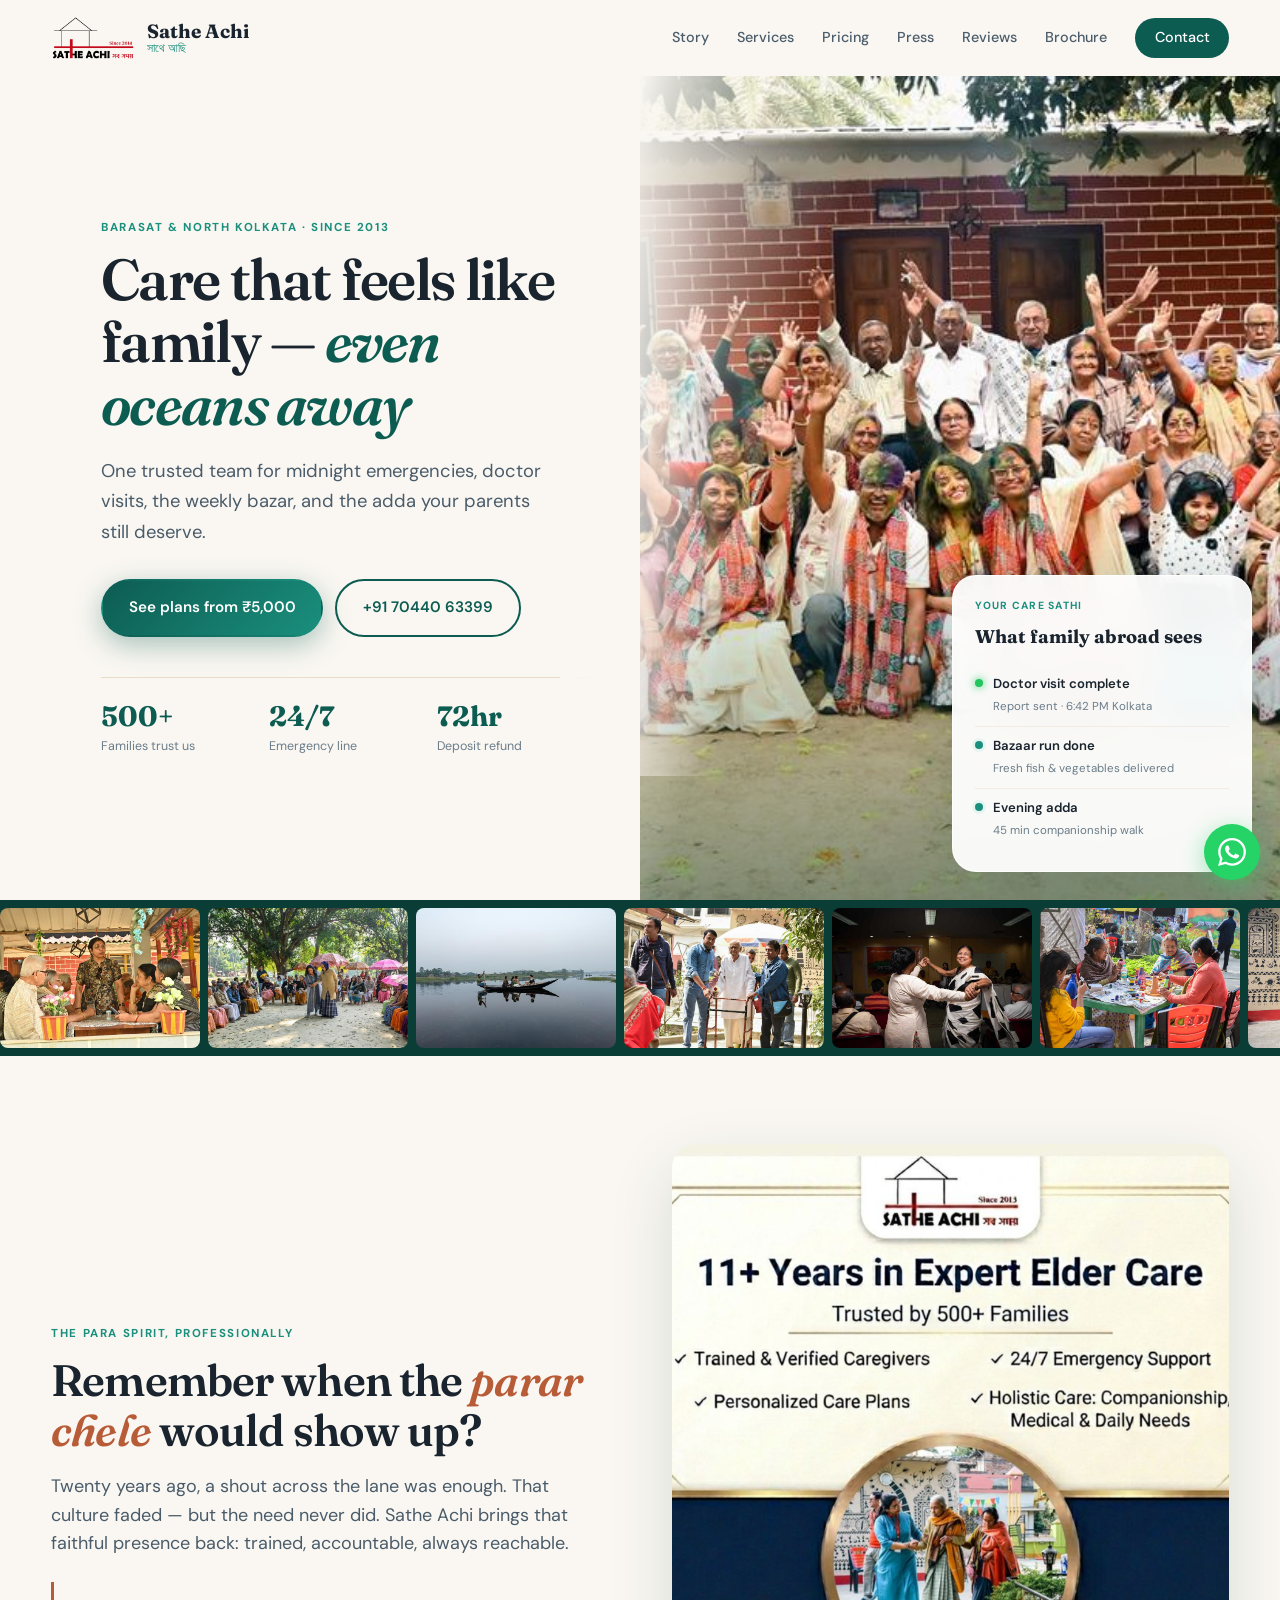
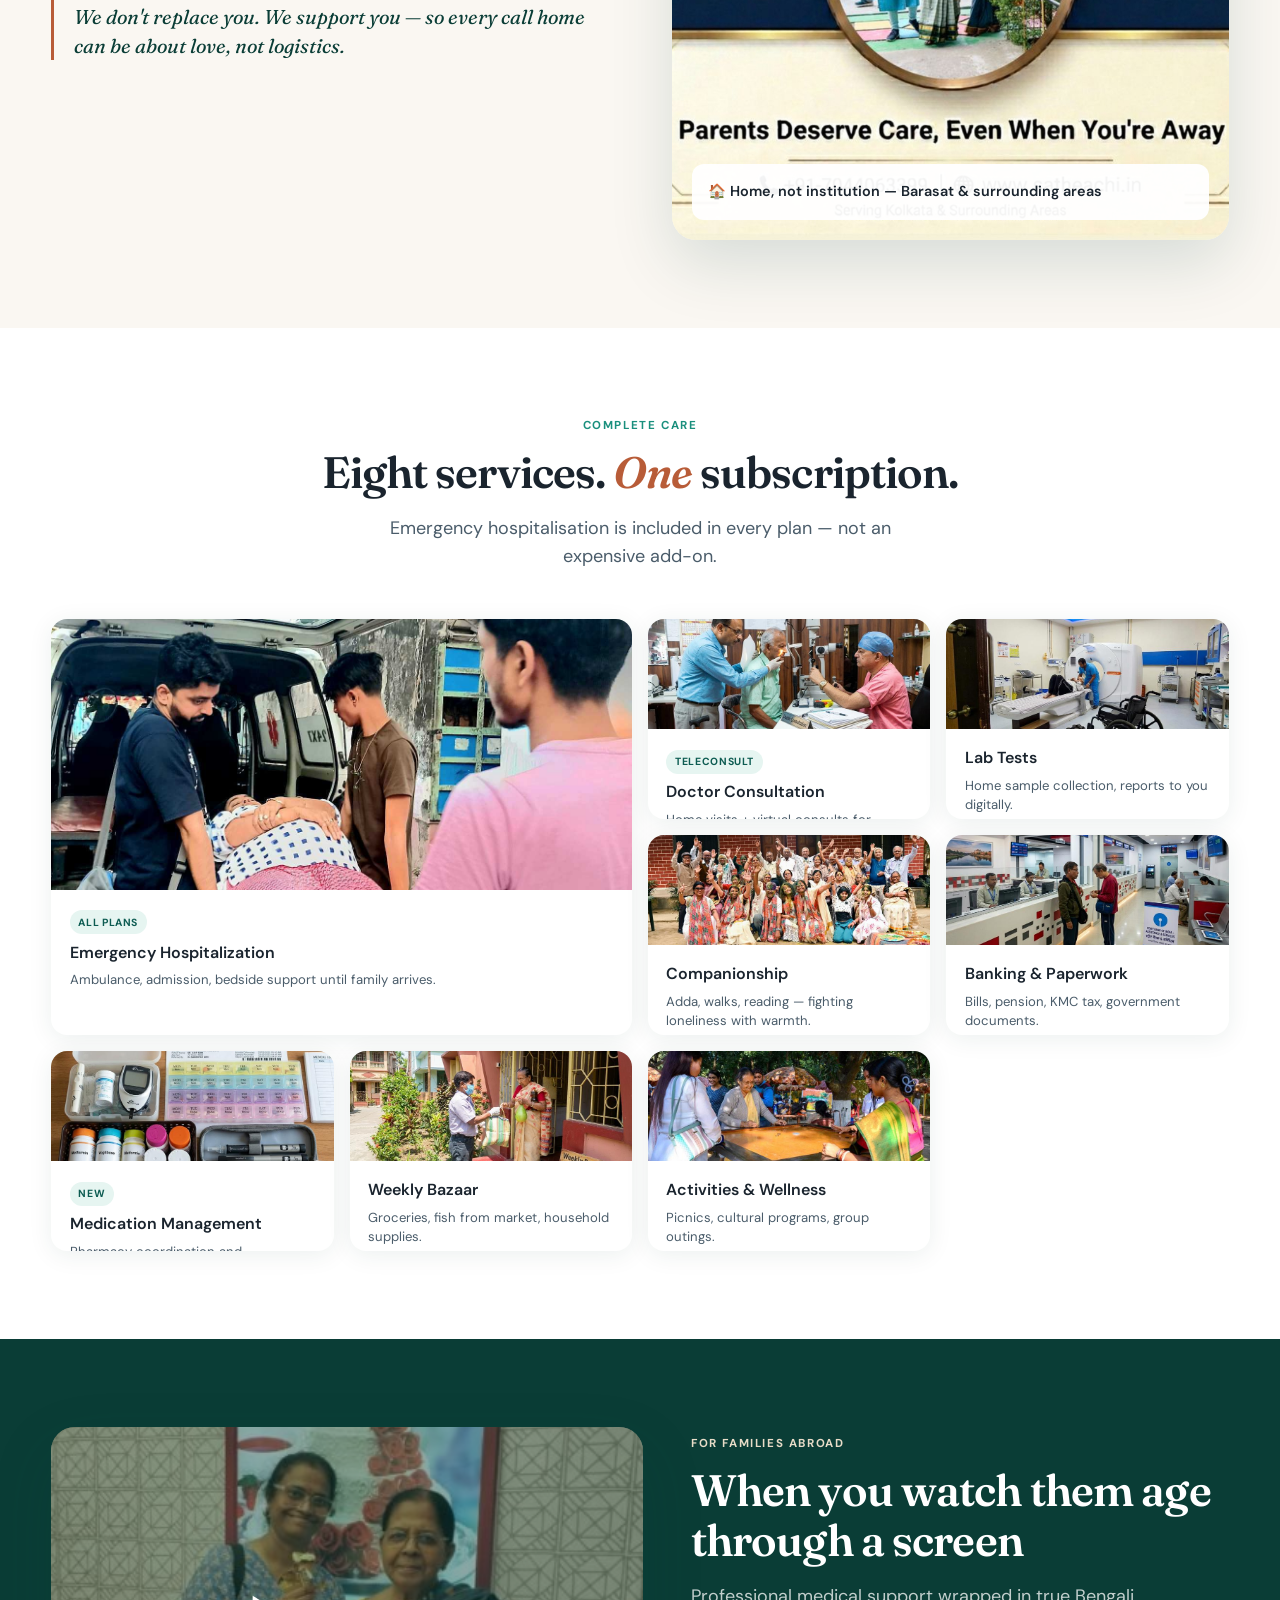
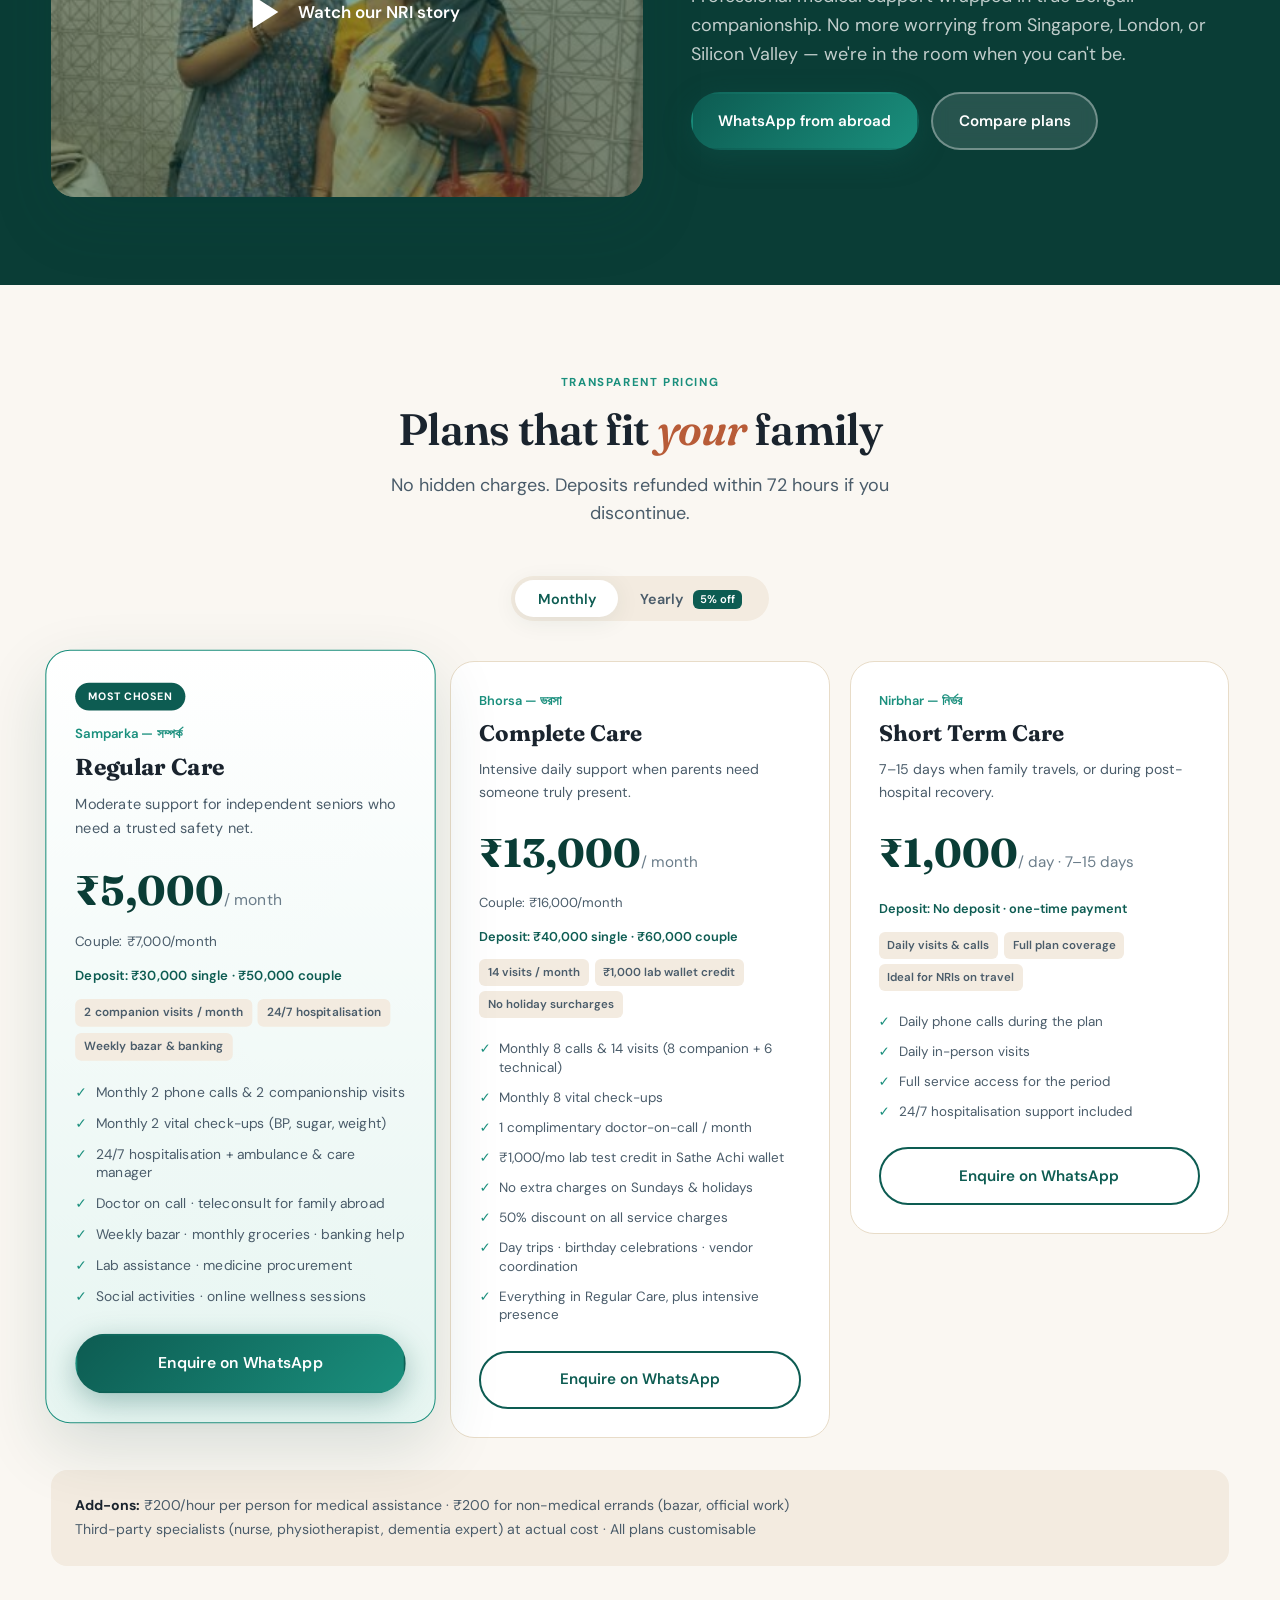
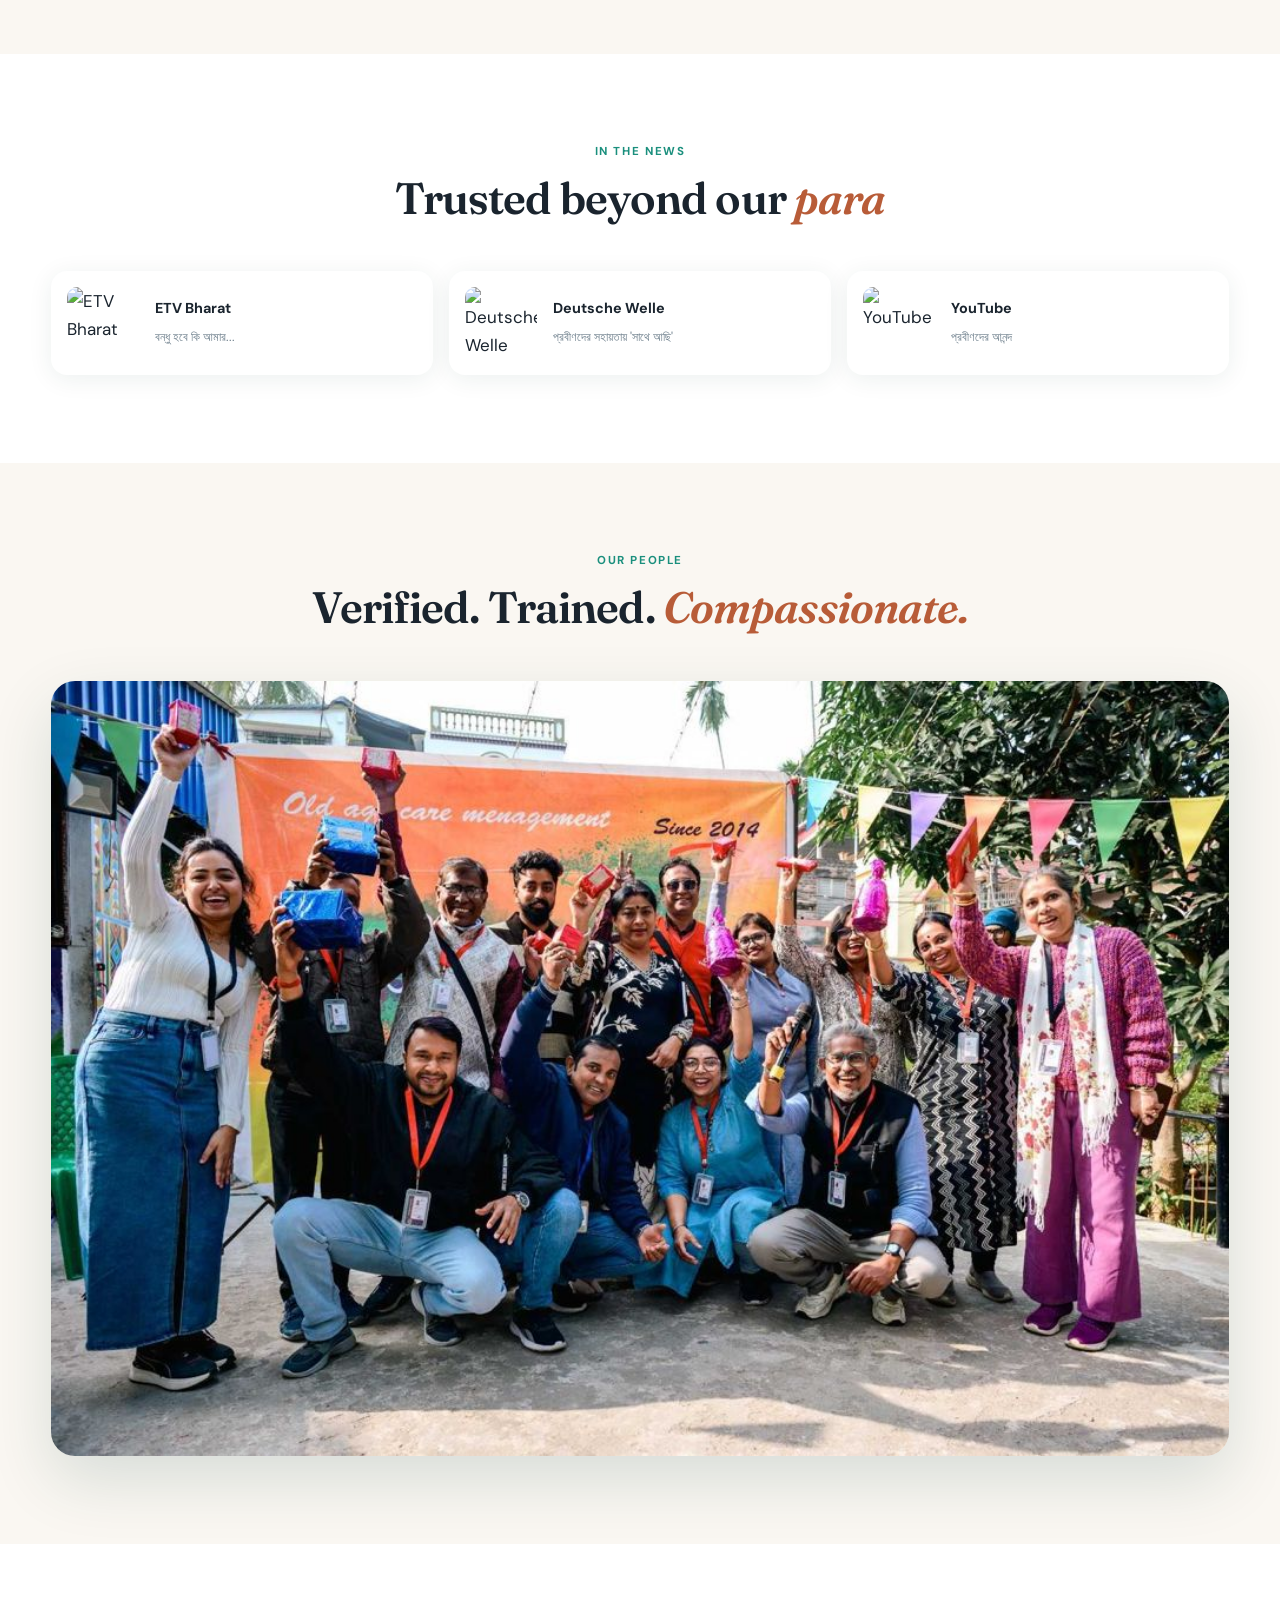
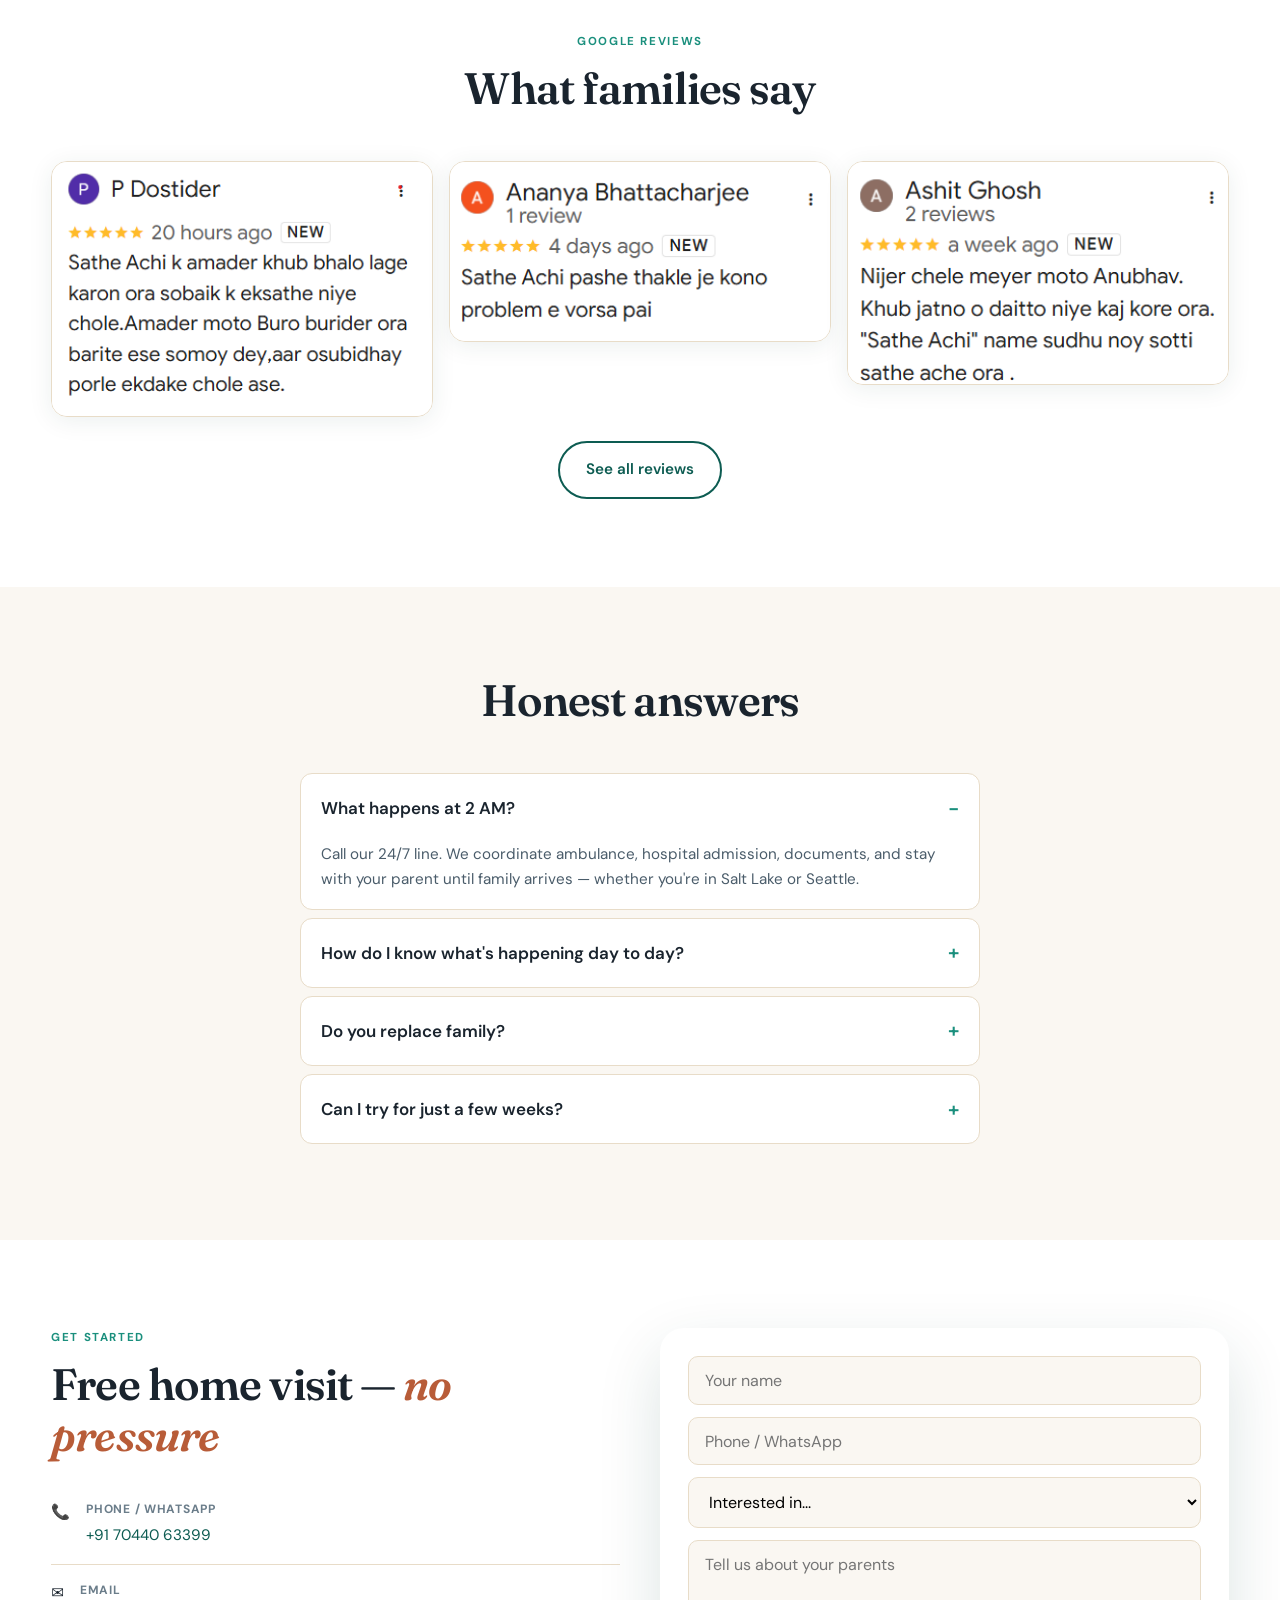
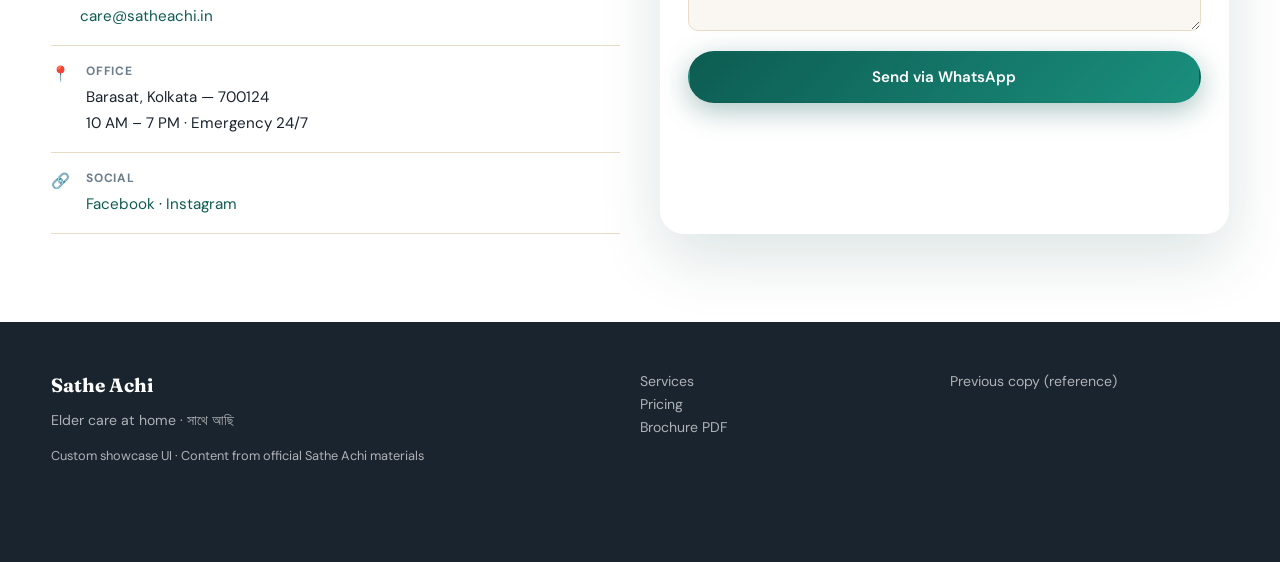
==== commit 4413b79a: "Fix Care Sathi card overlapping hero CTAs and mobile photo. Co-authored-by: Cursor <cursoragent@curs" ====
--- a/index.html
+++ b/index.html
@@ -59,23 +59,23 @@
           <img class="hero__slide" src="resources/activities-3.jpg" alt="" />
           <img class="hero__slide" src="resources/gallery-3.jpg" alt="" />
         </div>
-        <aside class="care-card reveal" aria-label="Example family update feed">
-          <p class="care-card__label">Your Care Sathi</p>
-          <h3>What family abroad sees</h3>
-          <div class="care-card__item is-live">
-            <span class="care-card__dot"></span>
-            <div><strong>Doctor visit complete</strong><small>Report sent · 6:42 PM Kolkata</small></div>
-          </div>
-          <div class="care-card__item">
-            <span class="care-card__dot"></span>
-            <div><strong>Bazaar run done</strong><small>Fresh fish & vegetables delivered</small></div>
-          </div>
-          <div class="care-card__item">
-            <span class="care-card__dot"></span>
-            <div><strong>Evening adda</strong><small>45 min companionship walk</small></div>
-          </div>
-        </aside>
-      </div>
+      </div>
+      <aside class="care-card reveal" aria-label="Example family update feed">
+        <p class="care-card__label">Your Care Sathi</p>
+        <h3>What family abroad sees</h3>
+        <div class="care-card__item is-live">
+          <span class="care-card__dot"></span>
+          <div><strong>Doctor visit complete</strong><small>Report sent · 6:42 PM Kolkata</small></div>
+        </div>
+        <div class="care-card__item">
+          <span class="care-card__dot"></span>
+          <div><strong>Bazaar run done</strong><small>Fresh fish & vegetables delivered</small></div>
+        </div>
+        <div class="care-card__item">
+          <span class="care-card__dot"></span>
+          <div><strong>Evening adda</strong><small>45 min companionship walk</small></div>
+        </div>
+      </aside>
     </section>
 
     <div class="marquee" aria-hidden="true">
--- a/css/design.css
+++ b/css/design.css
@@ -131,10 +131,13 @@
 /* Hero — split editorial layout */
 .hero {
   position: relative; min-height: 100vh; min-height: 100dvh;
-  display: grid; grid-template-columns: 1fr 1fr;
+  display: grid;
+  grid-template-columns: 1fr 1fr;
+  grid-template-areas: "copy visual";
   padding-top: var(--header-h); overflow: hidden;
 }
 .hero__copy {
+  grid-area: copy;
   display: flex; flex-direction: column; justify-content: center;
   padding: 4rem 4vw 4rem max(4vw, calc((100vw - 1180px) / 2 + 4vw));
   background: var(--sand-50); position: relative; z-index: 2;
@@ -164,7 +167,7 @@
 }
 .stats-row div span { font-size: 0.78rem; color: var(--ink-soft); }
 
-.hero__visual { position: relative; min-height: 400px; }
+.hero__visual { grid-area: visual; position: relative; min-height: 400px; }
 .hero__slides { position: absolute; inset: 0; }
 .hero__slide {
   position: absolute; inset: 0; width: 100%; height: 100%;
@@ -178,14 +181,20 @@
   pointer-events: none;
 }
 
-/* Care Sathi floating card — wow element */
+/* Care Sathi card — anchored inside image column only */
 .care-card {
-  position: absolute; bottom: 8%; left: -12%; z-index: 3;
-  width: min(320px, 85vw); padding: 1.35rem;
+  grid-area: visual;
+  align-self: end;
+  justify-self: end;
+  z-index: 3;
+  width: min(300px, calc(100% - 3rem));
+  margin: 0 1.75rem 1.75rem;
+  padding: 1.35rem;
   background: rgba(255,255,255,0.94); backdrop-filter: blur(20px);
   border-radius: var(--radius-lg); box-shadow: var(--shadow-lg);
   border: 1px solid rgba(255,255,255,0.8);
   animation: floatCard 6s ease-in-out infinite;
+  pointer-events: auto;
 }
 @keyframes floatCard {
   0%, 100% { transform: translateY(0); }
@@ -469,11 +478,25 @@
 
 /* Responsive */
 @media (max-width: 1024px) {
-  .hero { grid-template-columns: 1fr; }
-  .hero__visual { min-height: 50vh; order: -1; }
+  .hero {
+    grid-template-columns: 1fr;
+    grid-template-areas:
+      "visual"
+      "care"
+      "copy";
+    min-height: auto;
+  }
+  .hero__visual { min-height: 50vh; }
   .hero__copy { padding: 2rem 1.5rem 3rem; }
   .hero__copy::after { display: none; }
-  .care-card { left: 1rem; right: 1rem; bottom: 1rem; width: auto; }
+  .care-card {
+    grid-area: care;
+    align-self: stretch;
+    justify-self: stretch;
+    width: auto;
+    margin: 1rem 1.5rem 0;
+    animation: none;
+  }
   .story-grid, .nri-band, .contact-grid { grid-template-columns: 1fr; }
   .bento { grid-template-columns: 1fr 1fr; grid-auto-rows: auto; }
   .bento-item--hero { grid-column: span 2; }
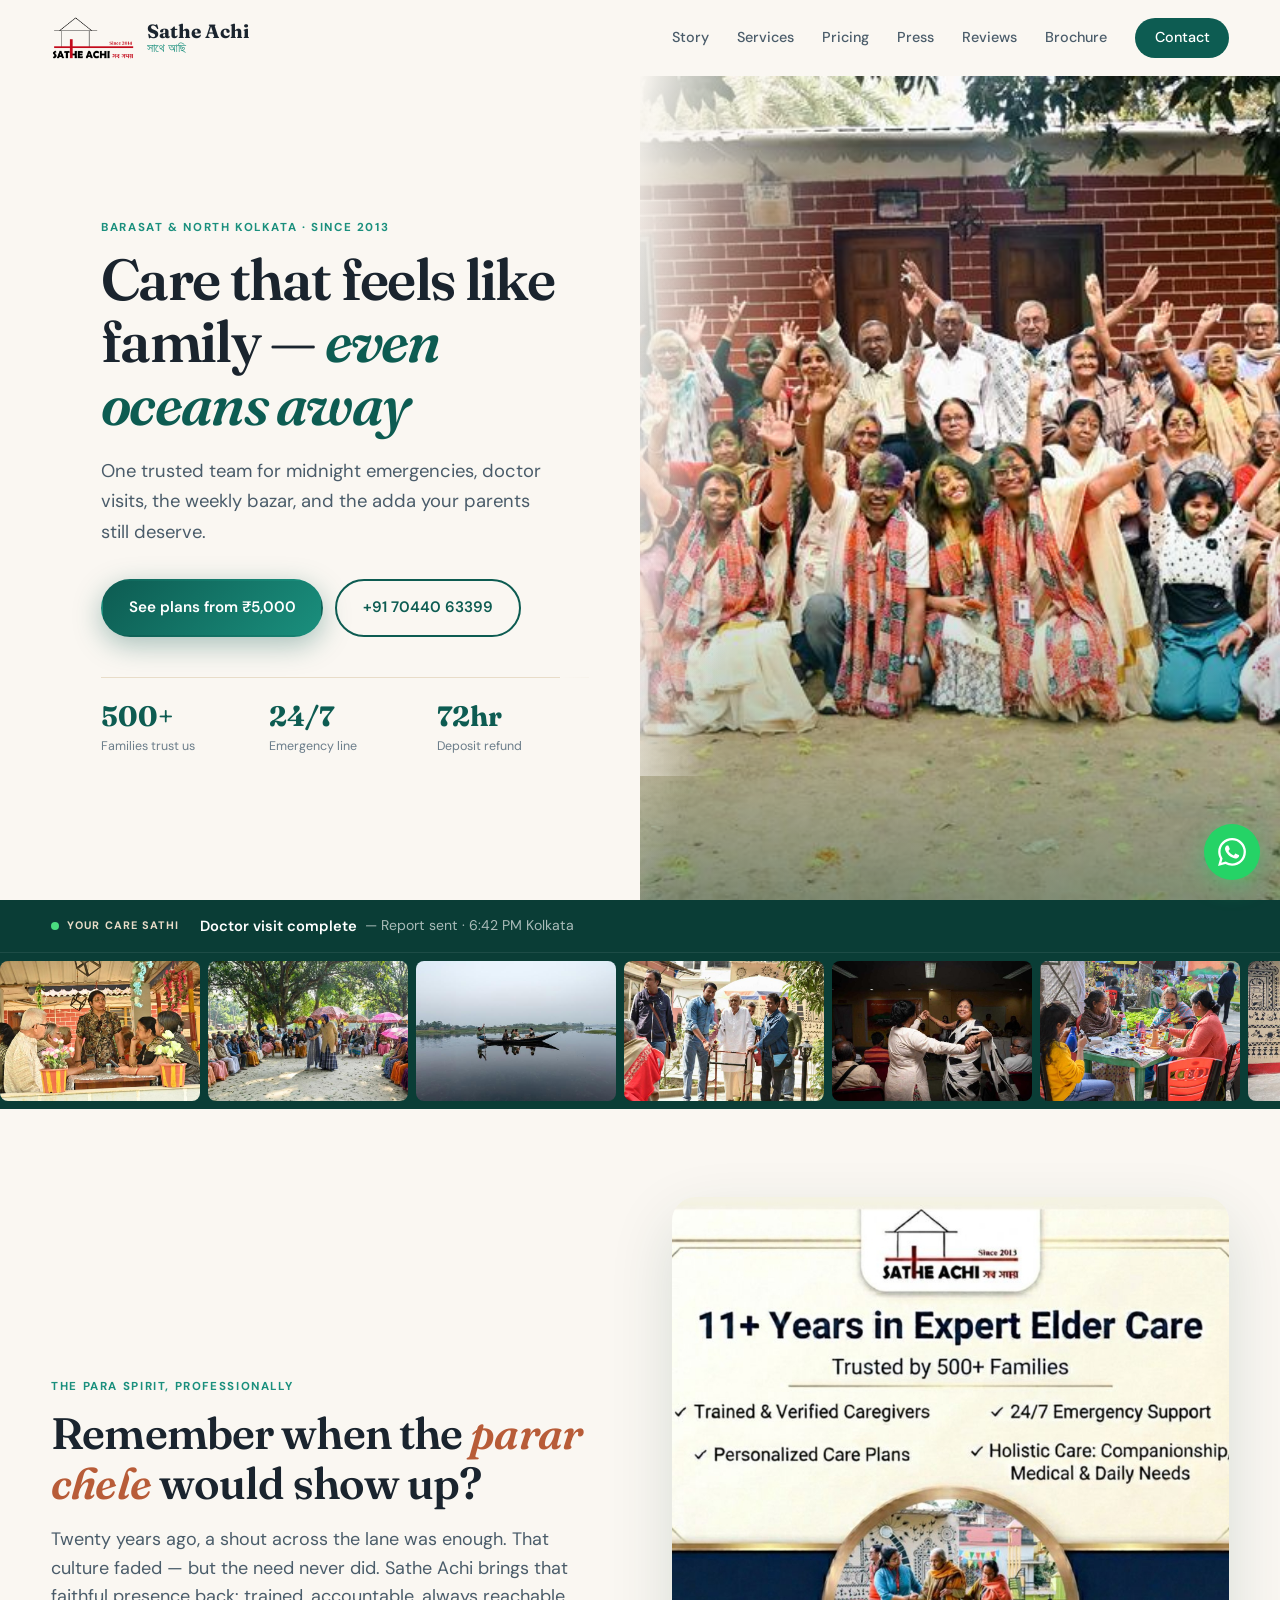
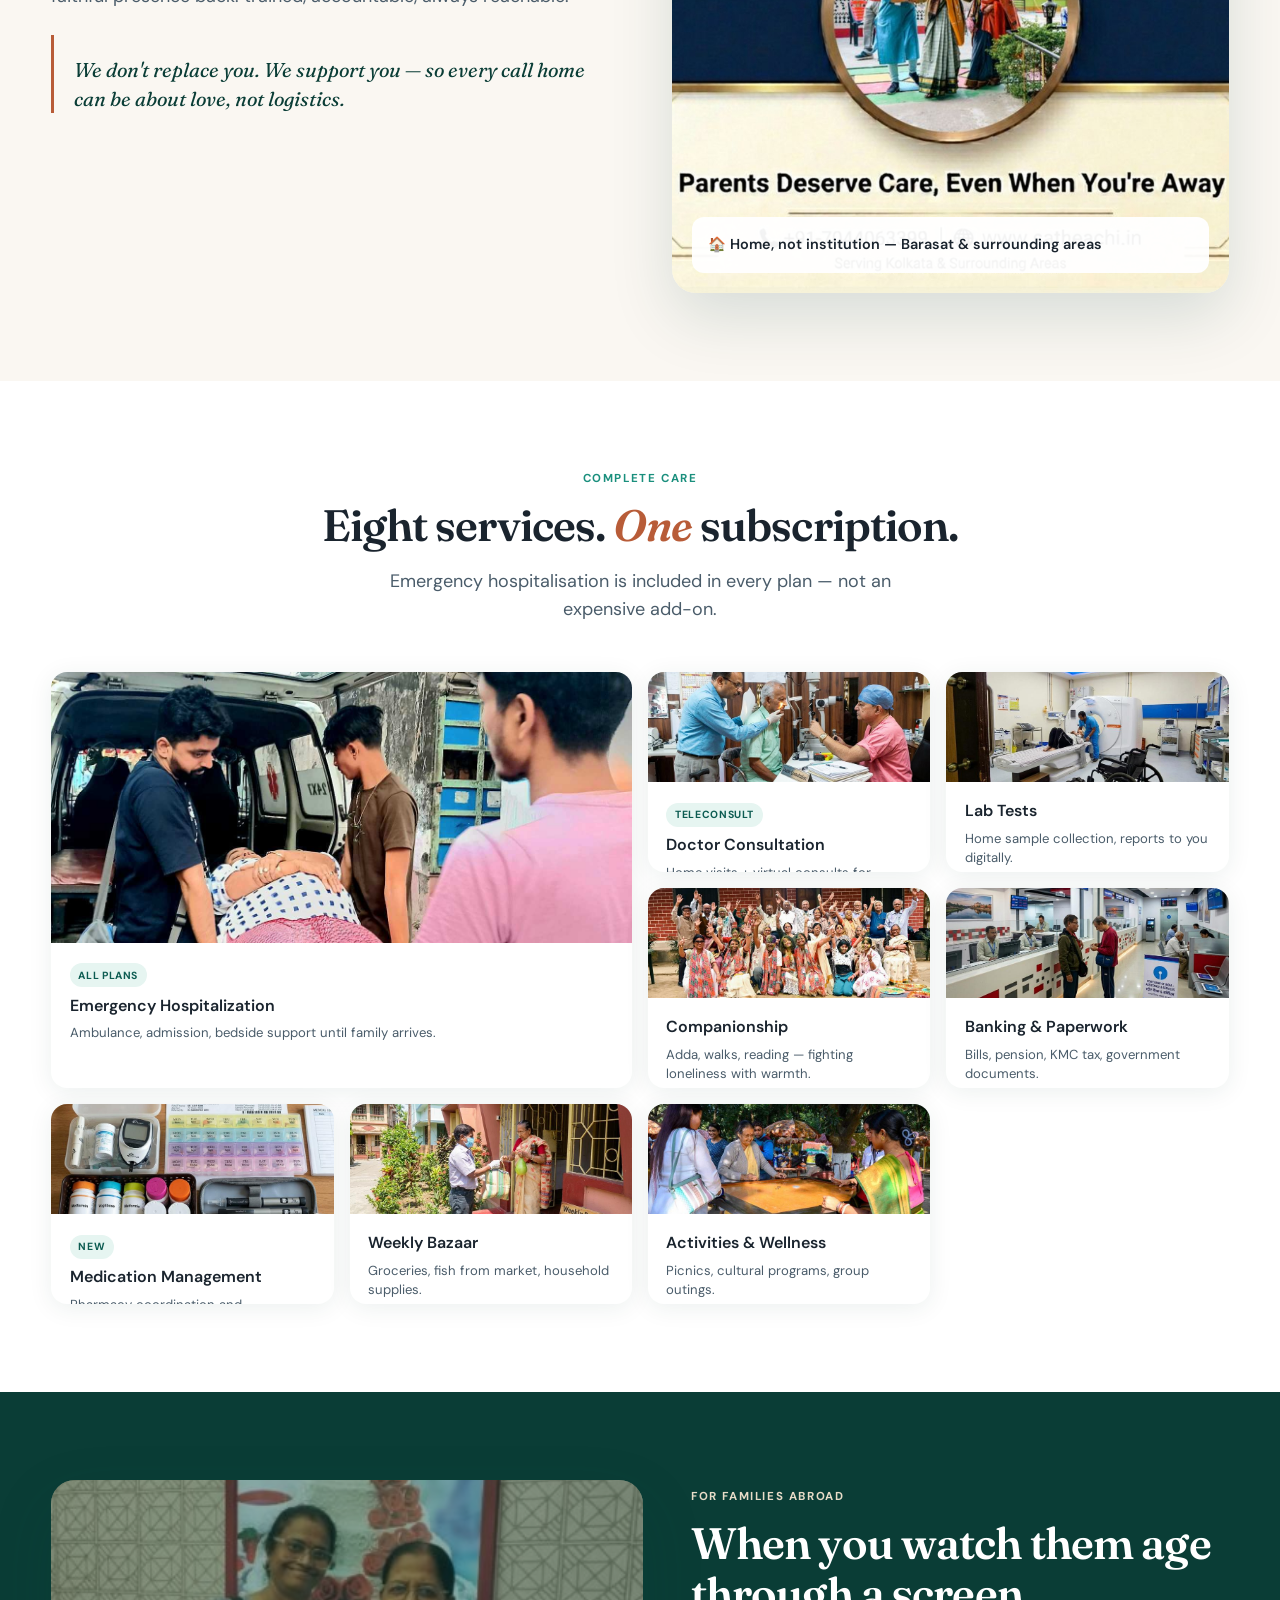
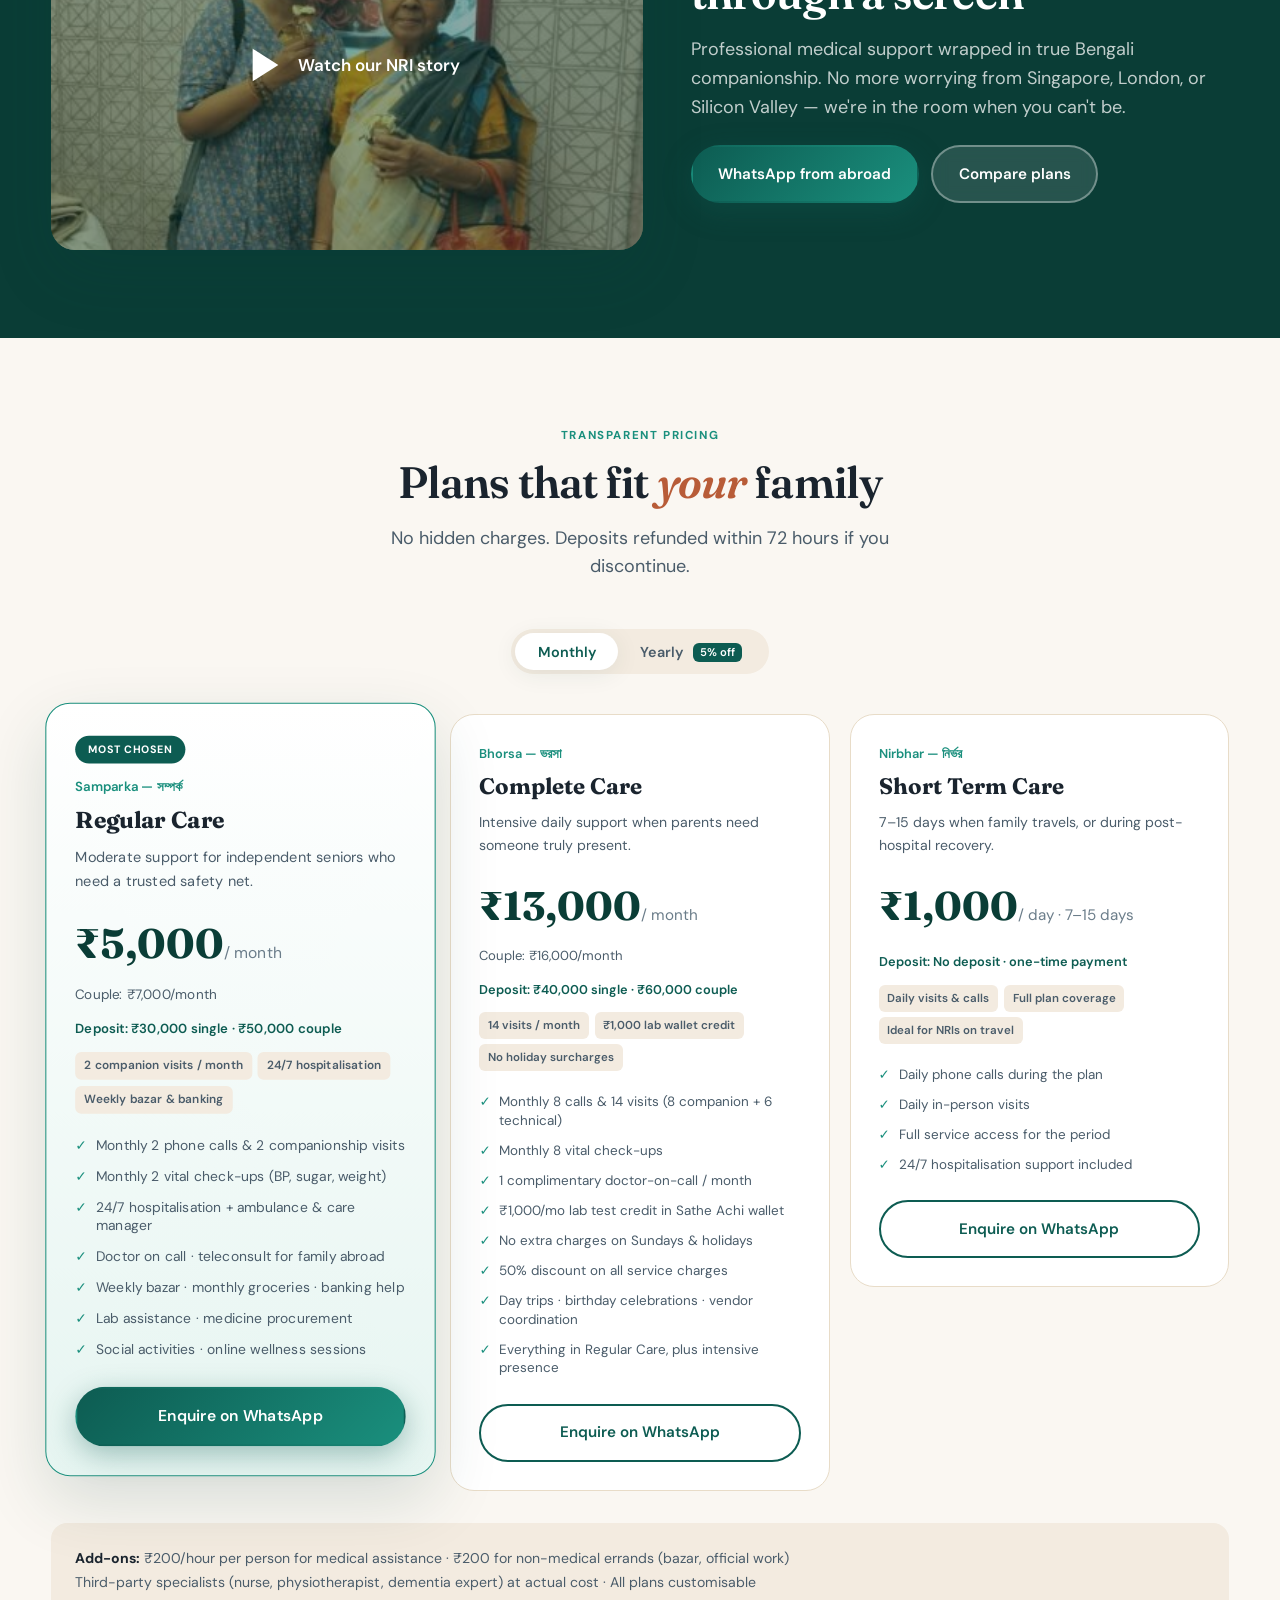
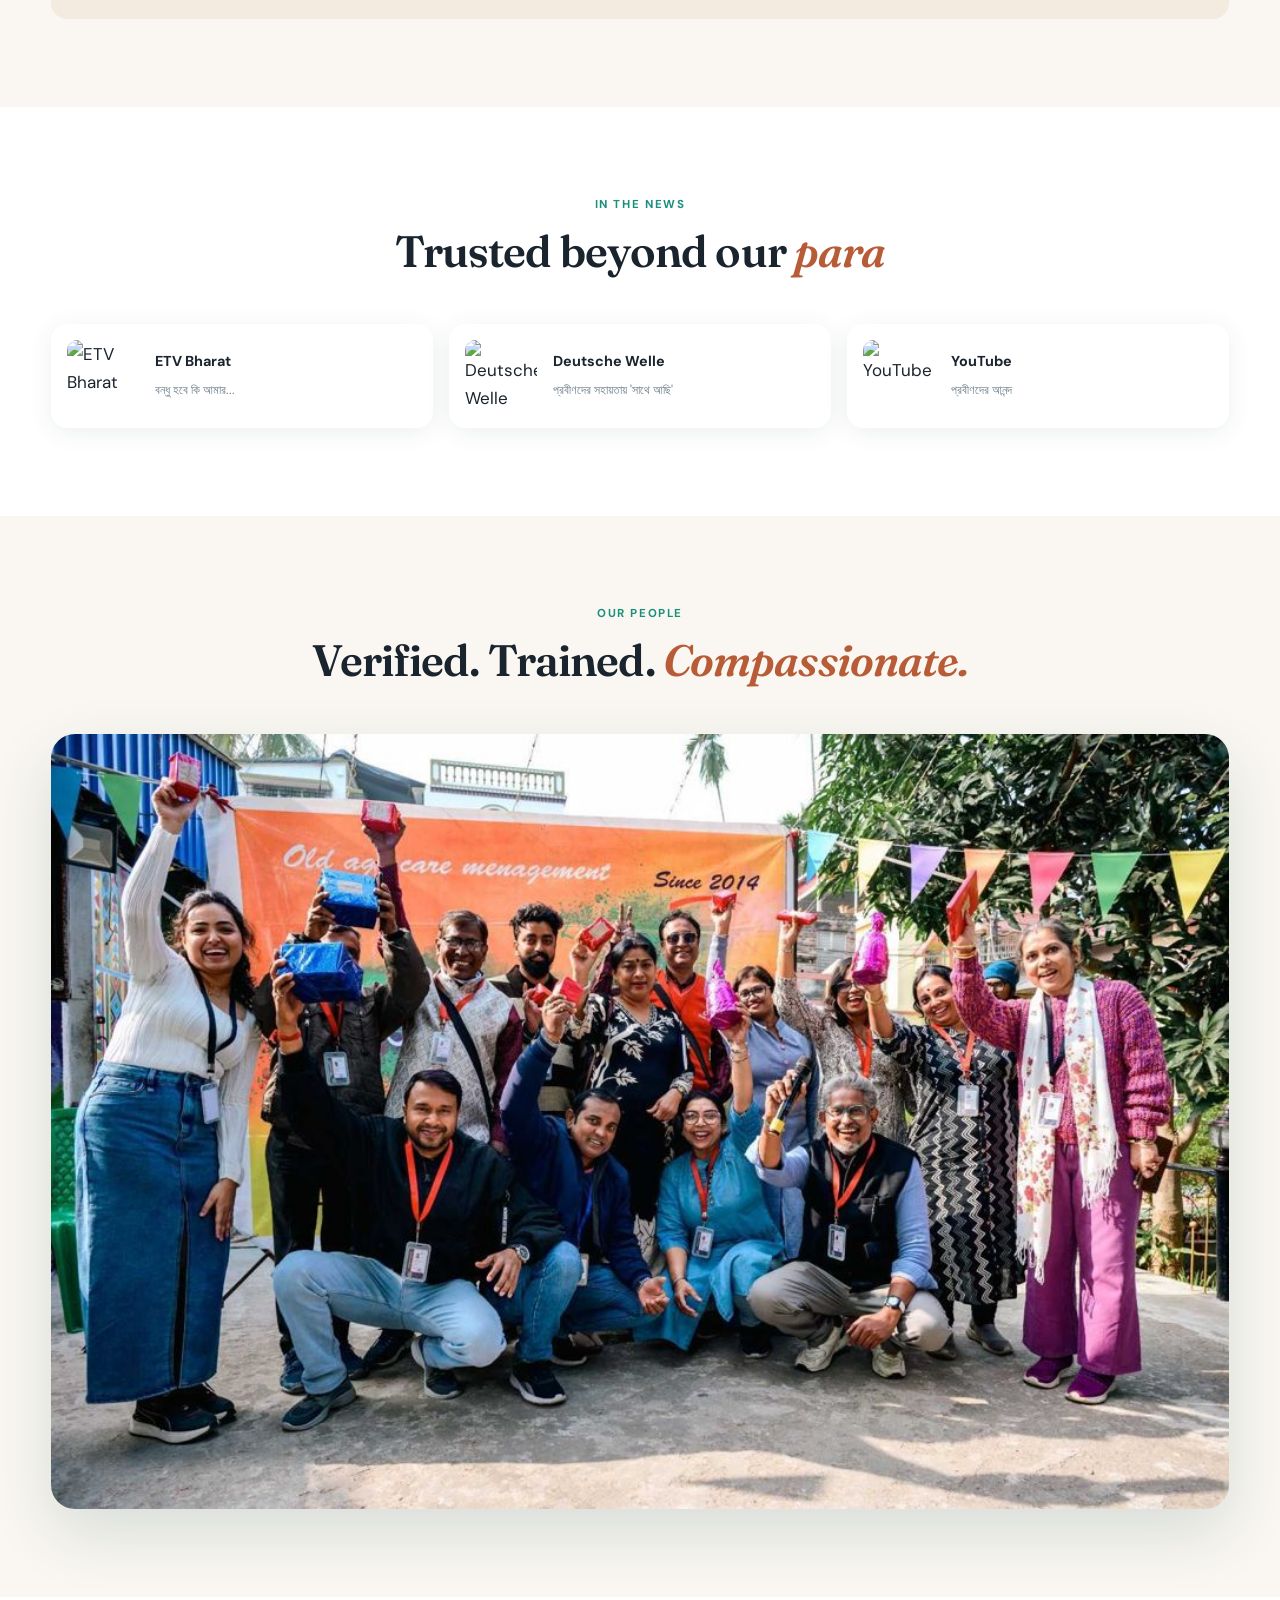
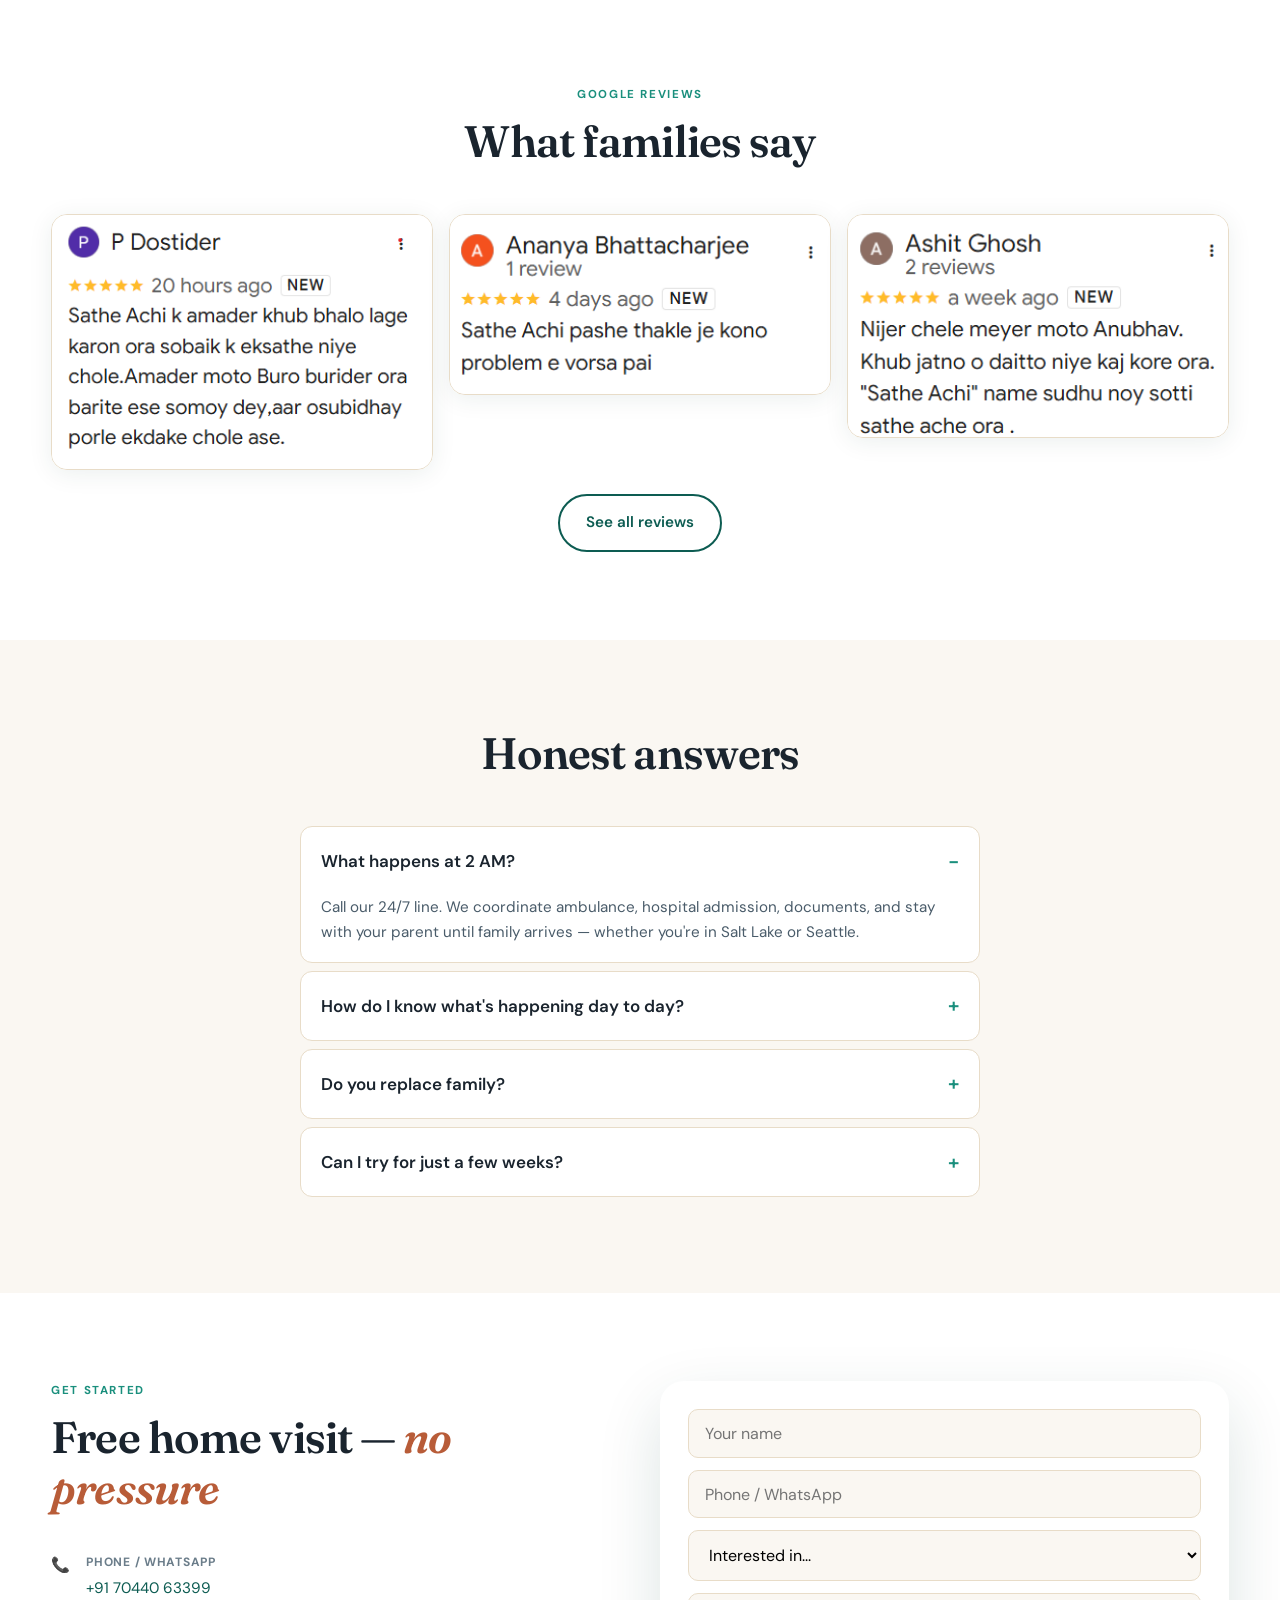
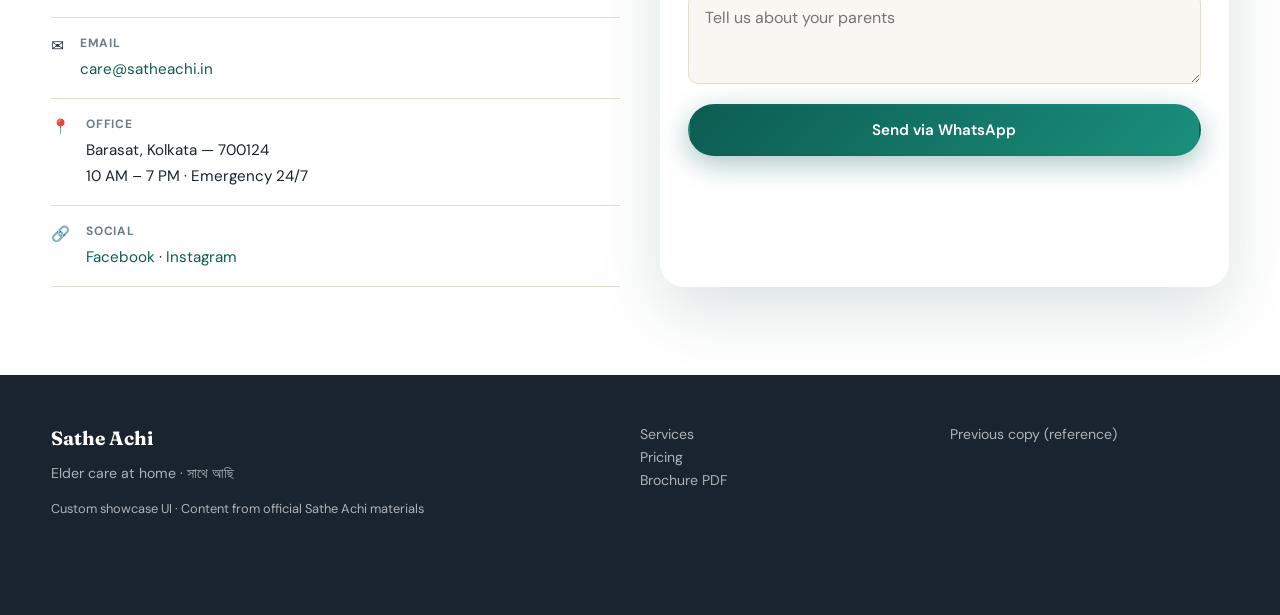
==== commit 4842a26b: "Replace Care Sathi floating card with slim live-update ribbon. Co-authored-by: Cursor <cursoragent@c" ====
--- a/index.html
+++ b/index.html
@@ -37,7 +37,7 @@
   </header>
 
   <main>
-    <!-- HERO: split editorial + live Care Sathi card -->
+    <!-- HERO -->
     <section class="hero" aria-labelledby="hero-title">
       <div class="hero__copy reveal">
         <p class="eyebrow">Barasat & North Kolkata · Since 2013</p>
@@ -60,23 +60,18 @@
           <img class="hero__slide" src="resources/gallery-3.jpg" alt="" />
         </div>
       </div>
-      <aside class="care-card reveal" aria-label="Example family update feed">
-        <p class="care-card__label">Your Care Sathi</p>
-        <h3>What family abroad sees</h3>
-        <div class="care-card__item is-live">
-          <span class="care-card__dot"></span>
-          <div><strong>Doctor visit complete</strong><small>Report sent · 6:42 PM Kolkata</small></div>
-        </div>
-        <div class="care-card__item">
-          <span class="care-card__dot"></span>
-          <div><strong>Bazaar run done</strong><small>Fresh fish & vegetables delivered</small></div>
-        </div>
-        <div class="care-card__item">
-          <span class="care-card__dot"></span>
-          <div><strong>Evening adda</strong><small>45 min companionship walk</small></div>
-        </div>
-      </aside>
-    </section>
+    </section>
+
+    <!-- Care Sathi live ribbon — replaces floating card -->
+    <div class="care-ribbon" aria-label="Example updates families abroad receive">
+      <div class="container care-ribbon__inner">
+        <p class="care-ribbon__badge">
+          <span class="care-ribbon__pulse" aria-hidden="true"></span>
+          Your Care Sathi
+        </p>
+        <div class="care-ribbon__messages" id="care-ribbon" aria-live="polite"></div>
+      </div>
+    </div>
 
     <div class="marquee" aria-hidden="true">
       <div class="marquee__track" id="gallery-track"></div>
--- a/css/design.css
+++ b/css/design.css
@@ -181,46 +181,50 @@
   pointer-events: none;
 }
 
-/* Care Sathi card — anchored inside image column only */
-.care-card {
-  grid-area: visual;
-  align-self: end;
-  justify-self: end;
-  z-index: 3;
-  width: min(300px, calc(100% - 3rem));
-  margin: 0 1.75rem 1.75rem;
-  padding: 1.35rem;
-  background: rgba(255,255,255,0.94); backdrop-filter: blur(20px);
-  border-radius: var(--radius-lg); box-shadow: var(--shadow-lg);
-  border: 1px solid rgba(255,255,255,0.8);
-  animation: floatCard 6s ease-in-out infinite;
-  pointer-events: auto;
-}
-@keyframes floatCard {
-  0%, 100% { transform: translateY(0); }
-  50% { transform: translateY(-10px); }
-}
-.care-card__label {
-  font-size: 0.65rem; font-weight: 700; letter-spacing: 0.12em;
-  text-transform: uppercase; color: var(--teal-500); margin-bottom: 0.5rem;
-}
-.care-card h3 { font-family: var(--font-display); font-size: 1.15rem; margin-bottom: 0.75rem; }
-.care-card__item {
-  display: flex; gap: 0.65rem; align-items: flex-start;
-  padding: 0.55rem 0; font-size: 0.82rem; border-bottom: 1px solid var(--sand-100);
-}
-.care-card__item:last-child { border-bottom: none; }
-.care-card__dot {
-  width: 8px; height: 8px; border-radius: 50%; margin-top: 6px; flex-shrink: 0;
-  background: var(--teal-500); box-shadow: 0 0 0 3px var(--teal-100);
-}
-.care-card__item.is-live .care-card__dot {
-  background: #22c55e; box-shadow: 0 0 8px #22c55e;
-  animation: pulse 2s infinite;
-}
-@keyframes pulse { 50% { opacity: 0.5; } }
-.care-card__item strong { display: block; font-weight: 600; color: var(--ink); }
-.care-card__item small { color: var(--ink-soft); font-size: 0.72rem; }
+/* Care Sathi ribbon — slim ticker below hero */
+.care-ribbon {
+  background: var(--teal-900);
+  color: var(--white);
+  border-bottom: 1px solid rgba(255, 255, 255, 0.08);
+}
+.care-ribbon__inner {
+  display: flex; align-items: center; gap: 1.25rem;
+  padding: 0.85rem 0; min-height: 3.25rem;
+}
+.care-ribbon__badge {
+  display: flex; align-items: center; gap: 0.5rem; flex-shrink: 0;
+  font-size: 0.68rem; font-weight: 700; letter-spacing: 0.1em;
+  text-transform: uppercase; color: var(--sand-200);
+}
+.care-ribbon__pulse {
+  width: 8px; height: 8px; border-radius: 50%;
+  background: #4ade80; box-shadow: 0 0 0 0 rgba(74, 222, 128, 0.5);
+  animation: ribbonPulse 2s ease-out infinite;
+}
+@keyframes ribbonPulse {
+  0% { box-shadow: 0 0 0 0 rgba(74, 222, 128, 0.55); }
+  70% { box-shadow: 0 0 0 8px rgba(74, 222, 128, 0); }
+  100% { box-shadow: 0 0 0 0 rgba(74, 222, 128, 0); }
+}
+.care-ribbon__messages {
+  flex: 1; min-width: 0; position: relative; height: 1.5rem; overflow: hidden;
+}
+.care-ribbon__msg {
+  position: absolute; inset: 0;
+  display: flex; align-items: center; gap: 0.5rem;
+  font-size: 0.92rem; line-height: 1.4;
+  opacity: 0; transform: translateY(100%);
+  transition: opacity 0.45s var(--ease), transform 0.45s var(--ease);
+  white-space: nowrap; overflow: hidden; text-overflow: ellipsis;
+}
+.care-ribbon__msg.is-active {
+  opacity: 1; transform: translateY(0);
+}
+.care-ribbon__msg.is-exit {
+  opacity: 0; transform: translateY(-100%);
+}
+.care-ribbon__msg strong { font-weight: 600; color: var(--white); }
+.care-ribbon__msg span { color: rgba(255, 255, 255, 0.65); font-size: 0.88rem; }
 
 /* Marquee gallery */
 .marquee {
@@ -480,23 +484,18 @@
 @media (max-width: 1024px) {
   .hero {
     grid-template-columns: 1fr;
-    grid-template-areas:
-      "visual"
-      "care"
-      "copy";
+    grid-template-areas: "visual" "copy";
     min-height: auto;
   }
-  .hero__visual { min-height: 50vh; }
-  .hero__copy { padding: 2rem 1.5rem 3rem; }
+  .hero__visual { min-height: 42vh; }
+  .hero__copy { padding: 2rem 1.5rem 2.5rem; }
   .hero__copy::after { display: none; }
-  .care-card {
-    grid-area: care;
-    align-self: stretch;
-    justify-self: stretch;
-    width: auto;
-    margin: 1rem 1.5rem 0;
-    animation: none;
+  .care-ribbon__inner {
+    flex-direction: column; align-items: flex-start; gap: 0.5rem;
+    padding: 0.75rem 0;
   }
+  .care-ribbon__messages { width: 100%; height: 2.6rem; }
+  .care-ribbon__msg { white-space: normal; align-items: flex-start; }
   .story-grid, .nri-band, .contact-grid { grid-template-columns: 1fr; }
   .bento { grid-template-columns: 1fr 1fr; grid-auto-rows: auto; }
   .bento-item--hero { grid-column: span 2; }
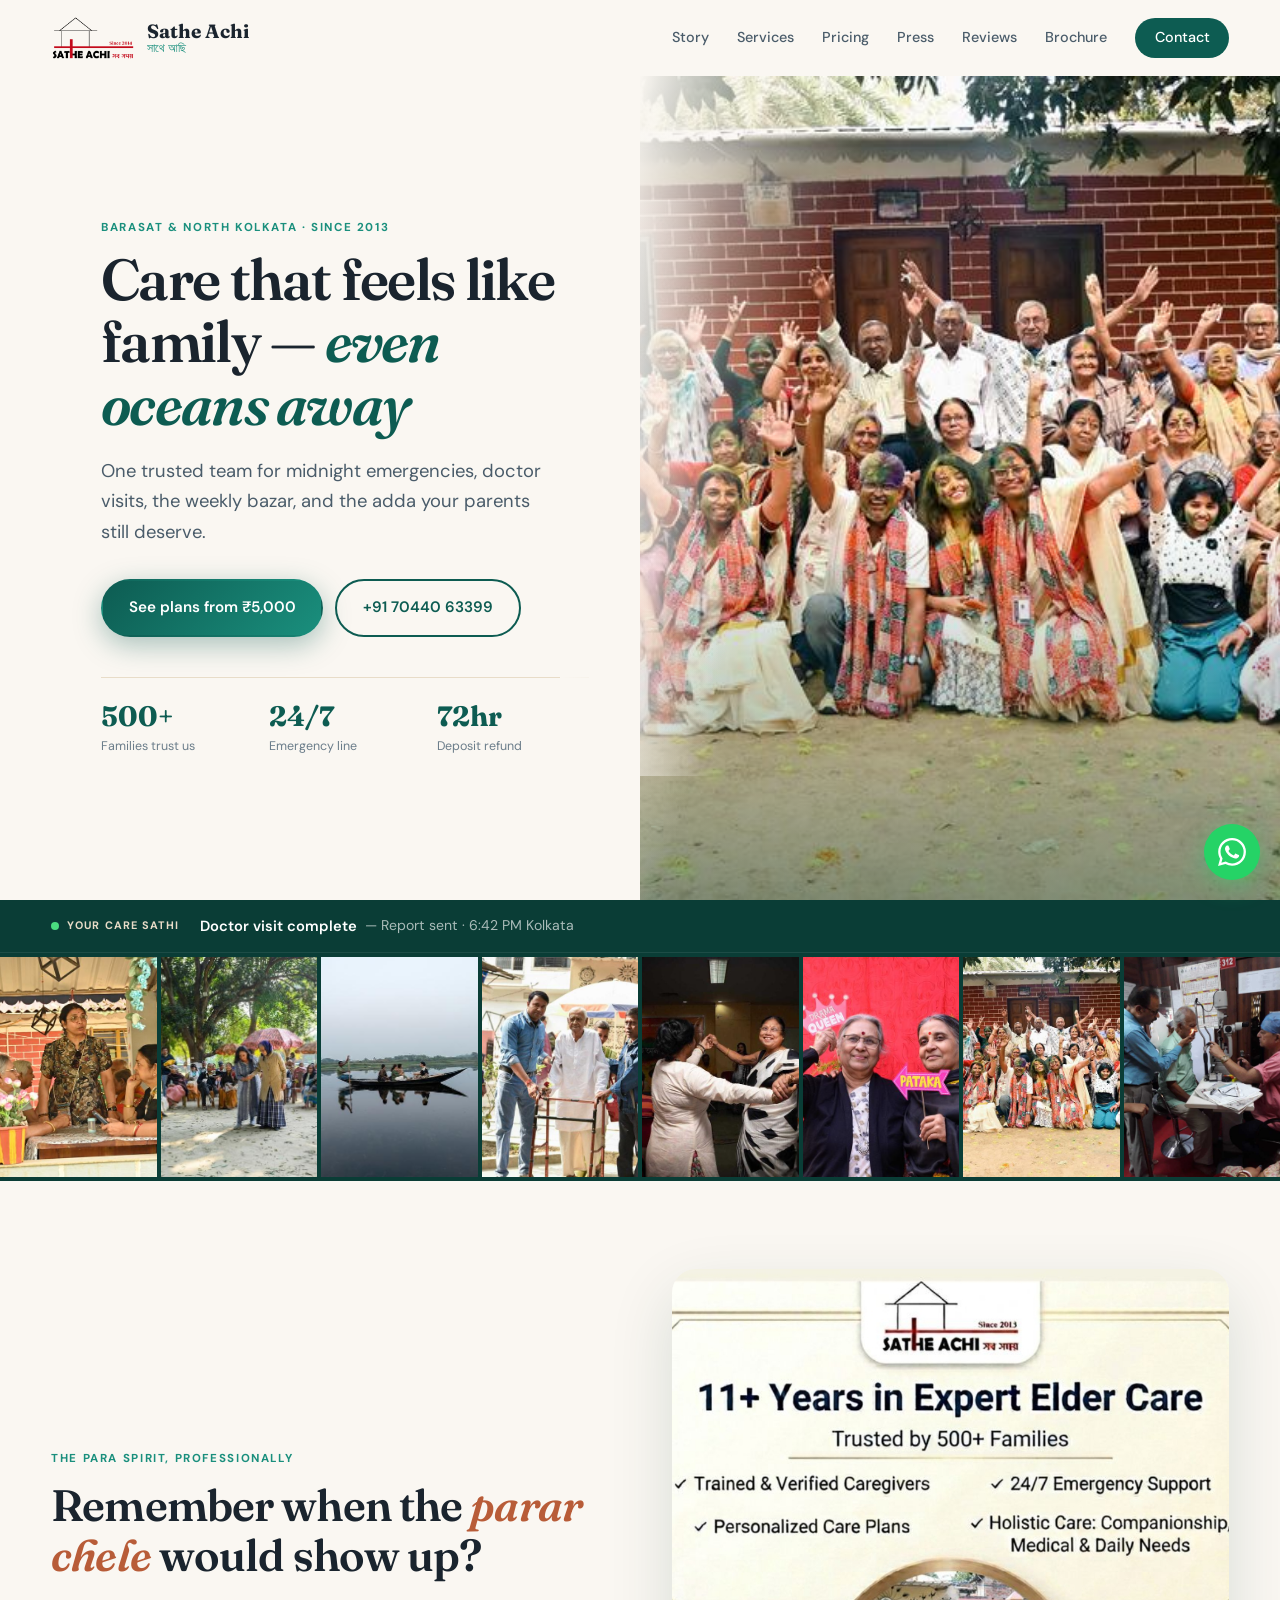
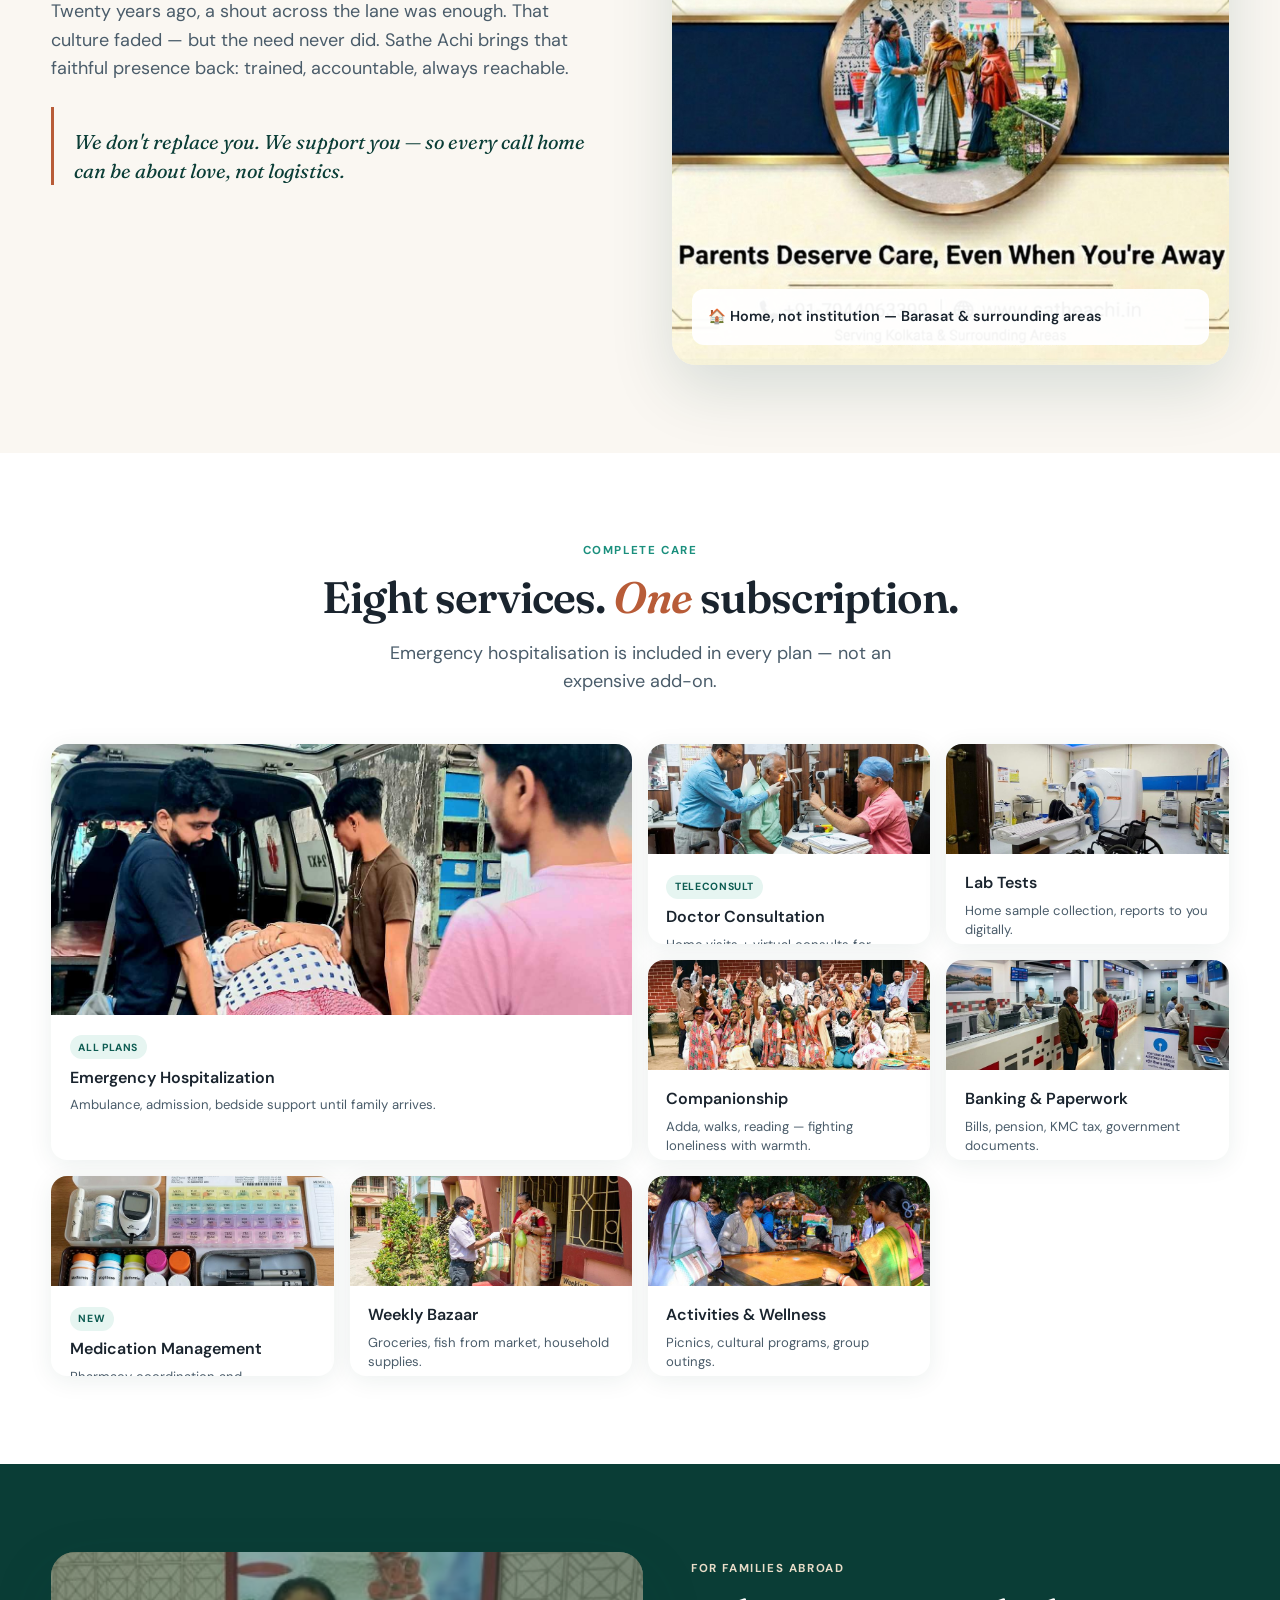
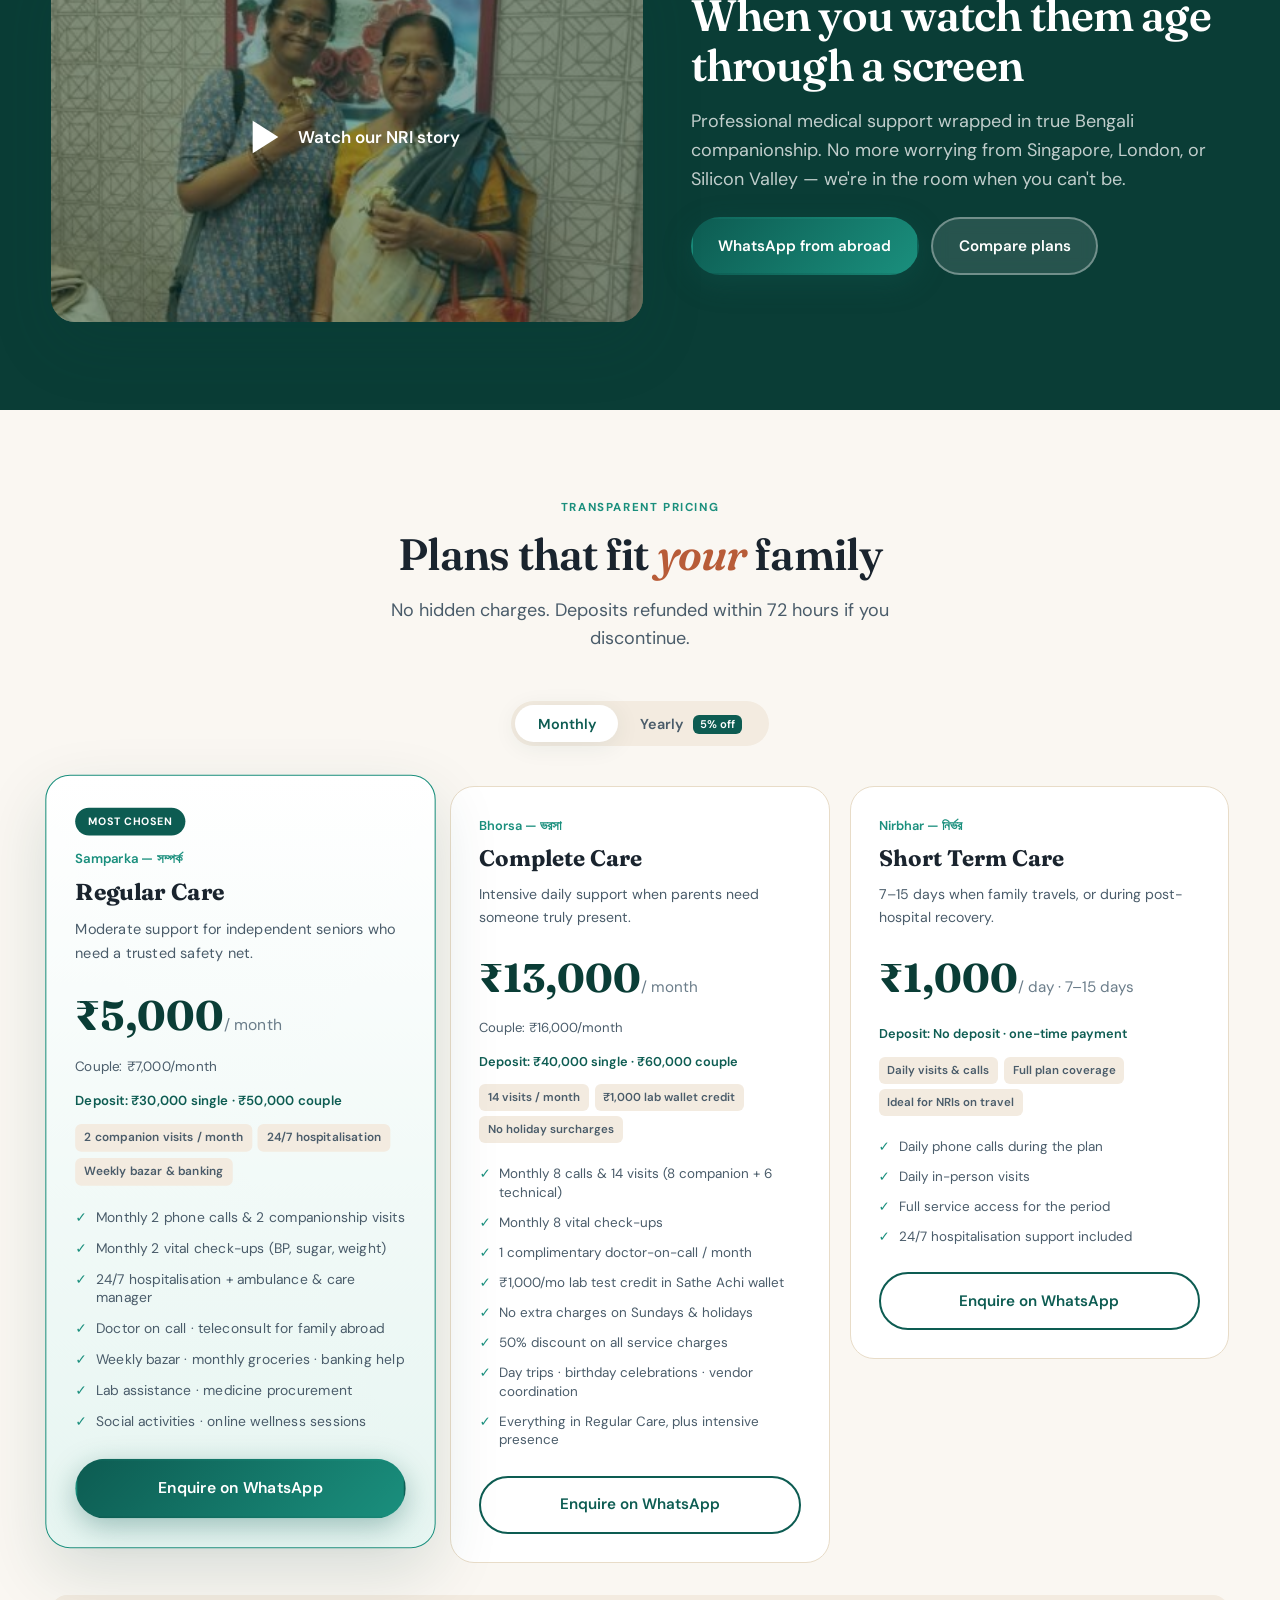
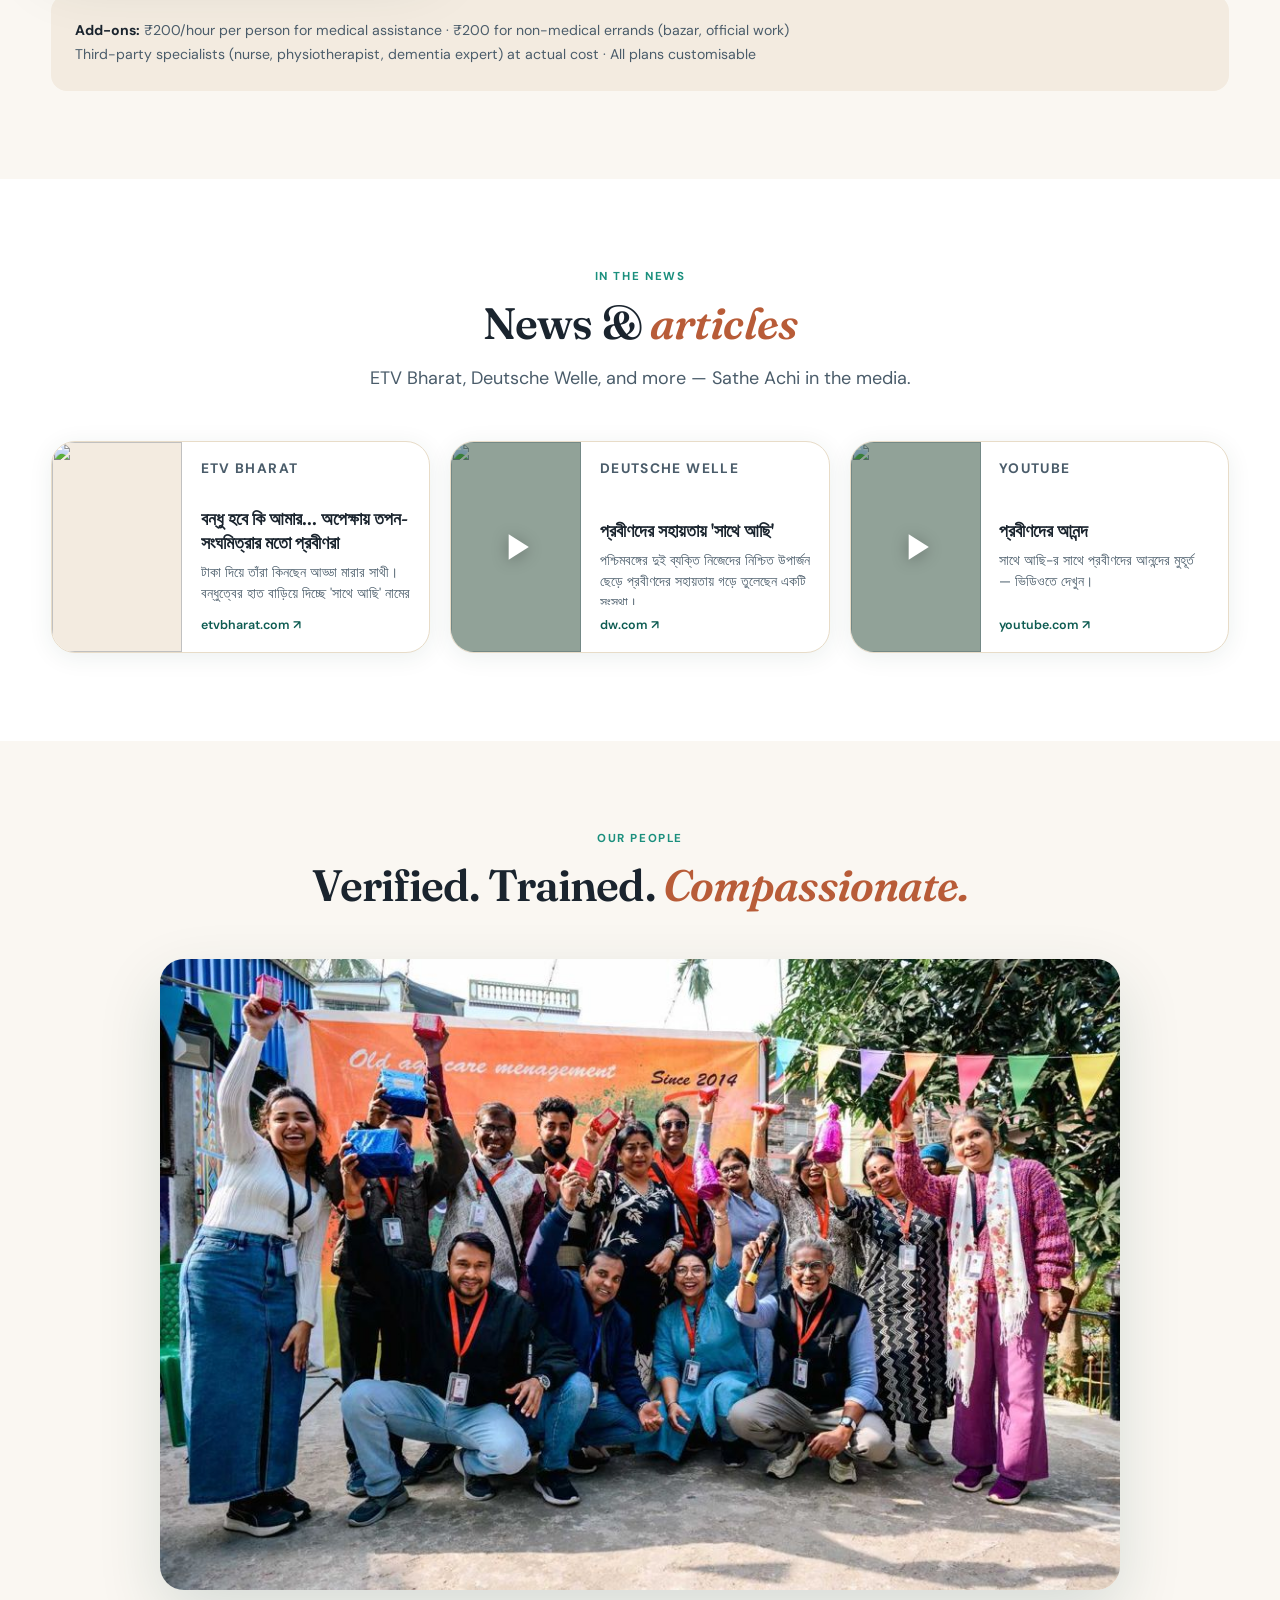
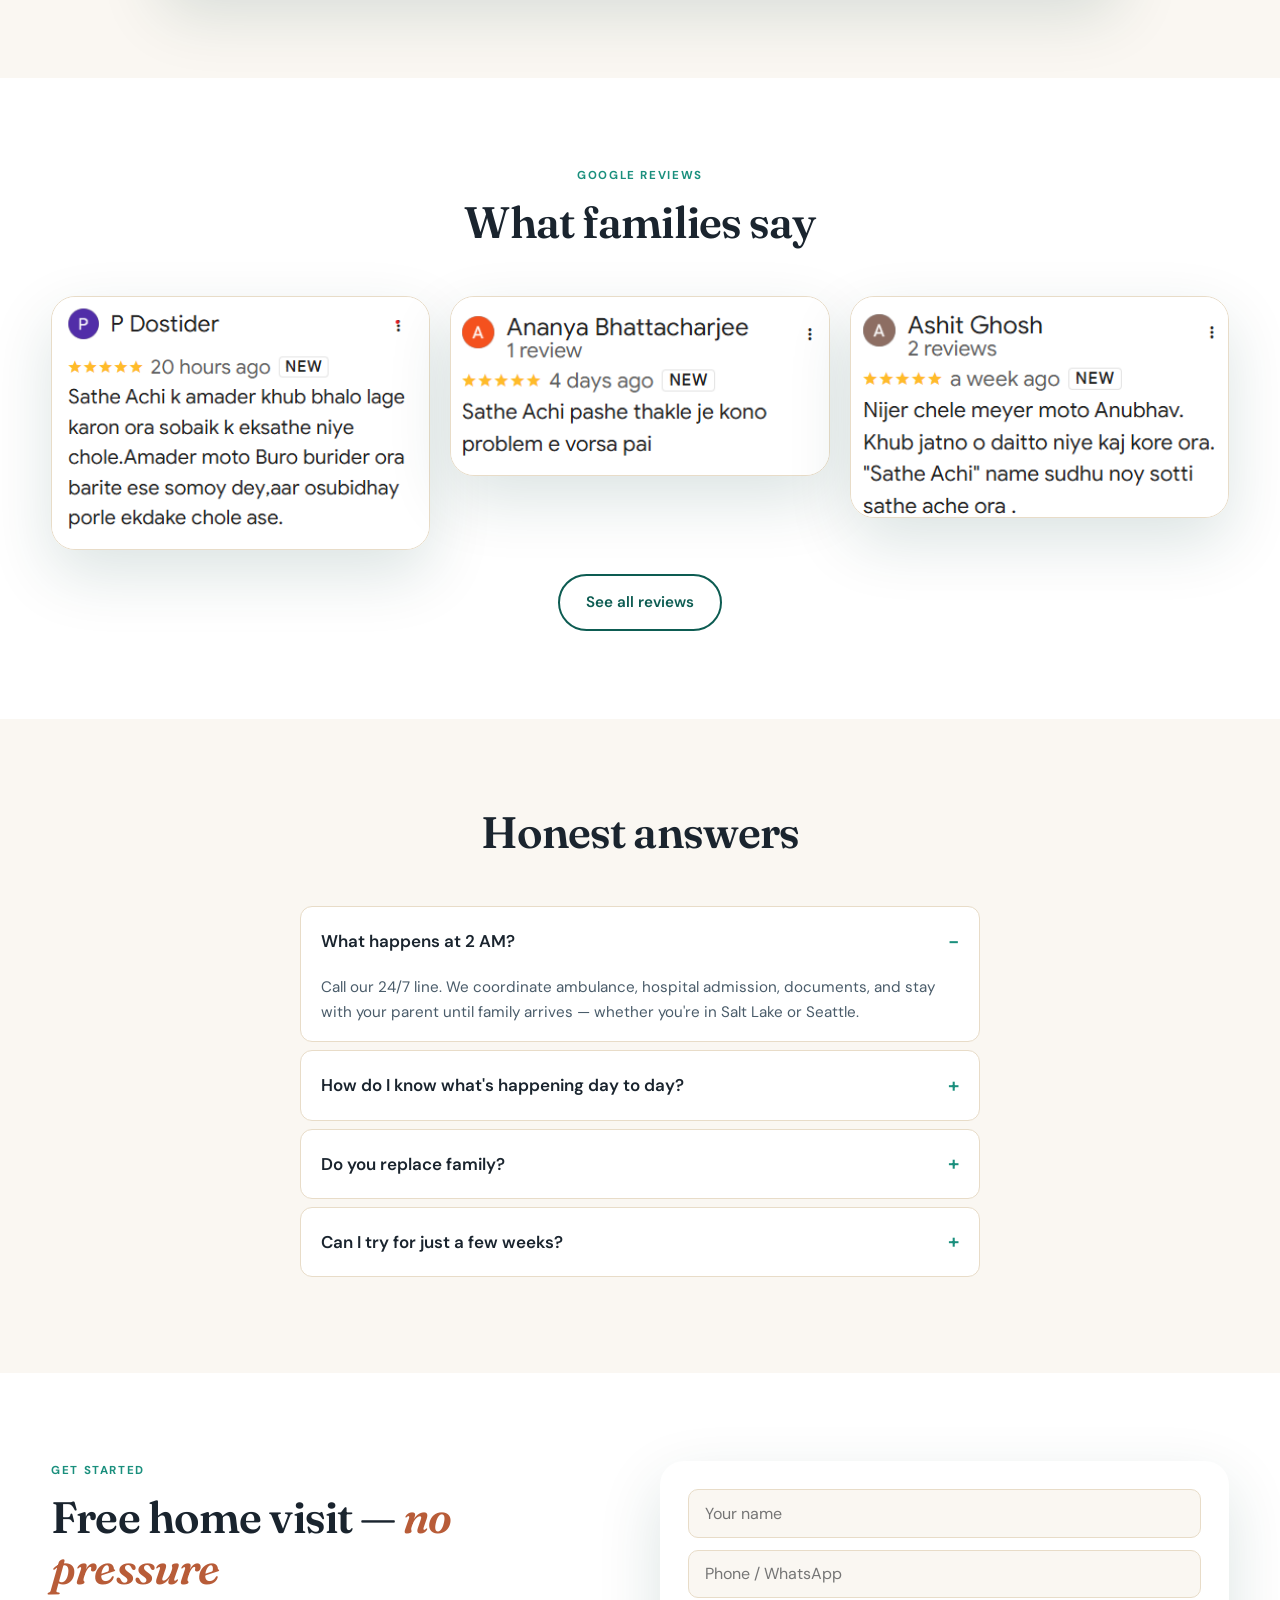
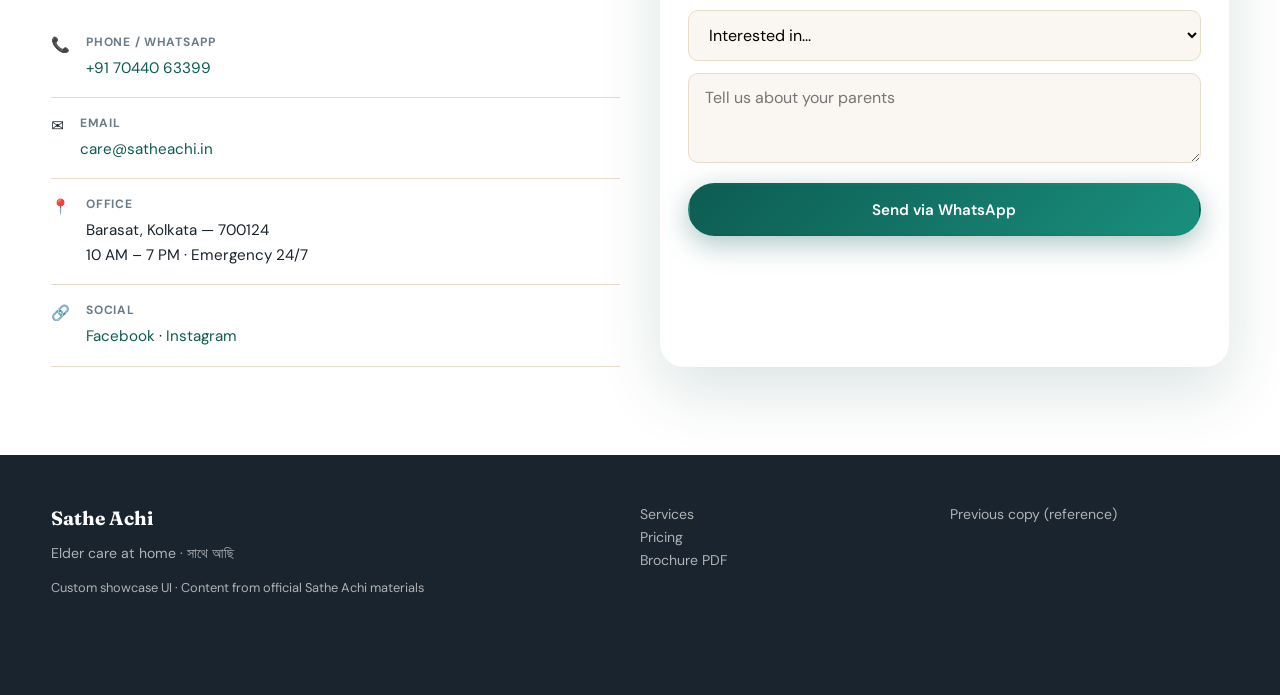
==== commit 9dc0698b: "Restore rich news cards and larger swipeable photo gallery. Co-authored-by: Cursor <cursoragent@curs" ====
--- a/index.html
+++ b/index.html
@@ -73,8 +73,8 @@
       </div>
     </div>
 
-    <div class="marquee" aria-hidden="true">
-      <div class="marquee__track" id="gallery-track"></div>
+    <div class="gallery-strip" aria-label="Life at Sathe Achi — photo gallery">
+      <div class="gallery-scroll" id="gallery-scroll"></div>
     </div>
 
     <!-- STORY -->
@@ -149,14 +149,15 @@
       </div>
     </section>
 
-    <!-- PRESS -->
+    <!-- NEWS & PRESS -->
     <section class="section section--alt" id="press">
       <div class="container">
         <header class="section-head section-head--center reveal">
           <p class="eyebrow">In the news</p>
-          <h2 class="section-title">Trusted beyond our <em>para</em></h2>
-        </header>
-        <div class="press-row reveal" id="press-row"></div>
+          <h2 class="section-title">News &amp; <em>articles</em></h2>
+          <p class="section-lead">ETV Bharat, Deutsche Welle, and more — Sathe Achi in the media.</p>
+        </header>
+        <div class="news-grid reveal" id="news-grid"></div>
       </div>
     </section>
 
--- a/css/design.css
+++ b/css/design.css
@@ -226,20 +226,28 @@
 .care-ribbon__msg strong { font-weight: 600; color: var(--white); }
 .care-ribbon__msg span { color: rgba(255, 255, 255, 0.65); font-size: 0.88rem; }
 
-/* Marquee gallery */
-.marquee {
-  padding: 0.5rem 0; background: var(--teal-900); overflow: hidden;
-}
-.marquee__track {
-  display: flex; gap: 0.5rem; width: max-content;
-  animation: marquee 40s linear infinite;
-}
-.marquee__track img {
-  height: 140px; width: 200px; object-fit: cover; border-radius: 8px; flex-shrink: 0;
-}
-@keyframes marquee {
-  from { transform: translateX(0); }
-  to { transform: translateX(-50%); }
+/* Photo gallery strip — swipe on mobile, edge-to-edge on desktop */
+.gallery-strip {
+  padding: 0.25rem 0;
+  background: var(--teal-900);
+  overflow: hidden;
+}
+.gallery-scroll {
+  display: flex;
+  gap: 0.25rem;
+  overflow-x: auto;
+  scroll-snap-type: x mandatory;
+  -webkit-overflow-scrolling: touch;
+  scrollbar-width: none;
+}
+.gallery-scroll::-webkit-scrollbar { display: none; }
+.gallery-scroll img {
+  display: block;
+  height: 180px;
+  width: 260px;
+  object-fit: cover;
+  flex-shrink: 0;
+  scroll-snap-align: start;
 }
 
 /* Sections */
@@ -387,28 +395,121 @@
 }
 .pricing-footnotes strong { color: var(--ink); }
 
-/* Press */
-.press-row { display: grid; grid-template-columns: repeat(3, 1fr); gap: 1rem; }
-.press-card {
-  display: flex; gap: 1rem; align-items: center; padding: 1rem;
-  background: var(--white); border-radius: var(--radius); box-shadow: var(--shadow);
-  color: var(--ink); transition: transform 0.2s;
-}
-.press-card:hover { transform: translateY(-3px); color: var(--ink); }
-.press-card img { width: 72px; height: 72px; object-fit: cover; border-radius: 10px; flex-shrink: 0; }
-.press-card strong { display: block; font-size: 0.9rem; }
-.press-card span { font-size: 0.78rem; color: var(--ink-soft); }
+/* News & press cards */
+.news-grid {
+  display: grid;
+  grid-template-columns: 1fr;
+  gap: 1rem;
+}
+.news-card {
+  display: flex;
+  background: var(--white);
+  border-radius: var(--radius-lg);
+  overflow: hidden;
+  box-shadow: var(--shadow);
+  border: 1px solid var(--sand-200);
+  color: var(--ink);
+  transition: transform 0.28s var(--ease), box-shadow 0.28s;
+}
+.news-card:hover {
+  transform: translateY(-5px);
+  box-shadow: var(--shadow-lg);
+  color: var(--ink);
+}
+.news-card__media {
+  position: relative;
+  flex-shrink: 0;
+  width: 130px;
+  min-height: 120px;
+  background: var(--sand-100);
+}
+.news-card__media img {
+  width: 100%;
+  height: 100%;
+  min-height: 120px;
+  object-fit: cover;
+}
+.news-card__play {
+  position: absolute;
+  inset: 0;
+  display: flex;
+  align-items: center;
+  justify-content: center;
+  background: rgba(10, 61, 54, 0.42);
+  color: var(--white);
+  opacity: 0;
+  transition: opacity 0.25s;
+}
+.news-card__play svg { width: 44px; height: 44px; fill: currentColor; filter: drop-shadow(0 2px 8px rgba(0,0,0,0.3)); }
+.news-card--video .news-card__play { opacity: 1; }
+.news-card--video:hover .news-card__play { background: rgba(10, 61, 54, 0.55); }
+.news-card__body {
+  padding: 1rem 1.15rem;
+  display: flex;
+  flex-direction: column;
+  flex: 1;
+  min-width: 0;
+}
+.news-card__source {
+  font-size: 0.68rem;
+  font-weight: 700;
+  letter-spacing: 0.1em;
+  text-transform: uppercase;
+  color: var(--teal-500);
+  margin-bottom: 0.35rem;
+}
+.news-card__body h3 {
+  font-family: var(--font-display);
+  font-size: 1.05rem;
+  font-weight: 600;
+  line-height: 1.35;
+  margin-bottom: 0.45rem;
+  display: -webkit-box;
+  -webkit-line-clamp: 2;
+  -webkit-box-orient: vertical;
+  overflow: hidden;
+}
+.news-card__body p {
+  font-size: 0.86rem;
+  color: var(--ink-muted);
+  line-height: 1.55;
+  flex: 1;
+  display: -webkit-box;
+  -webkit-line-clamp: 3;
+  -webkit-box-orient: vertical;
+  overflow: hidden;
+}
+.news-card__link {
+  font-size: 0.78rem;
+  font-weight: 600;
+  color: var(--teal-700);
+  margin-top: 0.65rem;
+}
 
 /* Reviews */
-.reviews-grid { display: grid; grid-template-columns: repeat(3, 1fr); gap: 1rem; }
+.reviews-grid {
+  display: grid;
+  grid-template-columns: 1fr;
+  gap: 1rem;
+  align-items: start;
+}
 .reviews-grid img {
-  width: 100%; border-radius: var(--radius); box-shadow: var(--shadow);
+  width: 100%;
+  border-radius: var(--radius-lg);
+  box-shadow: var(--shadow-lg);
   border: 1px solid var(--sand-200);
-}
+  transition: transform 0.25s var(--ease);
+}
+.reviews-grid img:hover { transform: translateY(-3px); }
 
 /* Team */
 .team-photo {
-  width: 100%; border-radius: var(--radius-lg); box-shadow: var(--shadow-lg);
+  width: 100%;
+  max-width: 960px;
+  margin-inline: auto;
+  display: block;
+  border-radius: var(--radius-lg);
+  box-shadow: var(--shadow-lg);
 }
 
 /* FAQ */
@@ -500,9 +601,29 @@
   .bento { grid-template-columns: 1fr 1fr; grid-auto-rows: auto; }
   .bento-item--hero { grid-column: span 2; }
   .bento-item img, .bento-item--hero img { height: 160px; }
-  .pricing-grid, .press-row, .reviews-grid { grid-template-columns: 1fr; }
+  .news-grid { grid-template-columns: 1fr 1fr; }
+  .news-card { flex-direction: column; }
+  .news-card__media { width: 100%; height: 190px; min-height: 190px; }
+  .news-card__media img { min-height: 190px; }
+  .gallery-scroll img { width: 280px; height: 200px; }
+  .pricing-grid, .reviews-grid { grid-template-columns: 1fr; }
   .price-card--featured { transform: none; }
   .footer__grid { grid-template-columns: 1fr; }
+}
+
+@media (min-width: 1024px) {
+  .news-grid { grid-template-columns: repeat(3, 1fr); gap: 1.25rem; }
+  .news-card__media { height: 210px; min-height: 210px; }
+  .news-card__media img { min-height: 210px; }
+  .news-card__body h3 { font-size: 1.1rem; }
+  .gallery-scroll { overflow: hidden; }
+  .gallery-scroll img {
+    height: 220px;
+    width: auto;
+    flex: 1;
+    min-width: 0;
+  }
+  .reviews-grid { grid-template-columns: repeat(3, 1fr); gap: 1.25rem; }
 }
 
 @media (max-width: 640px) {
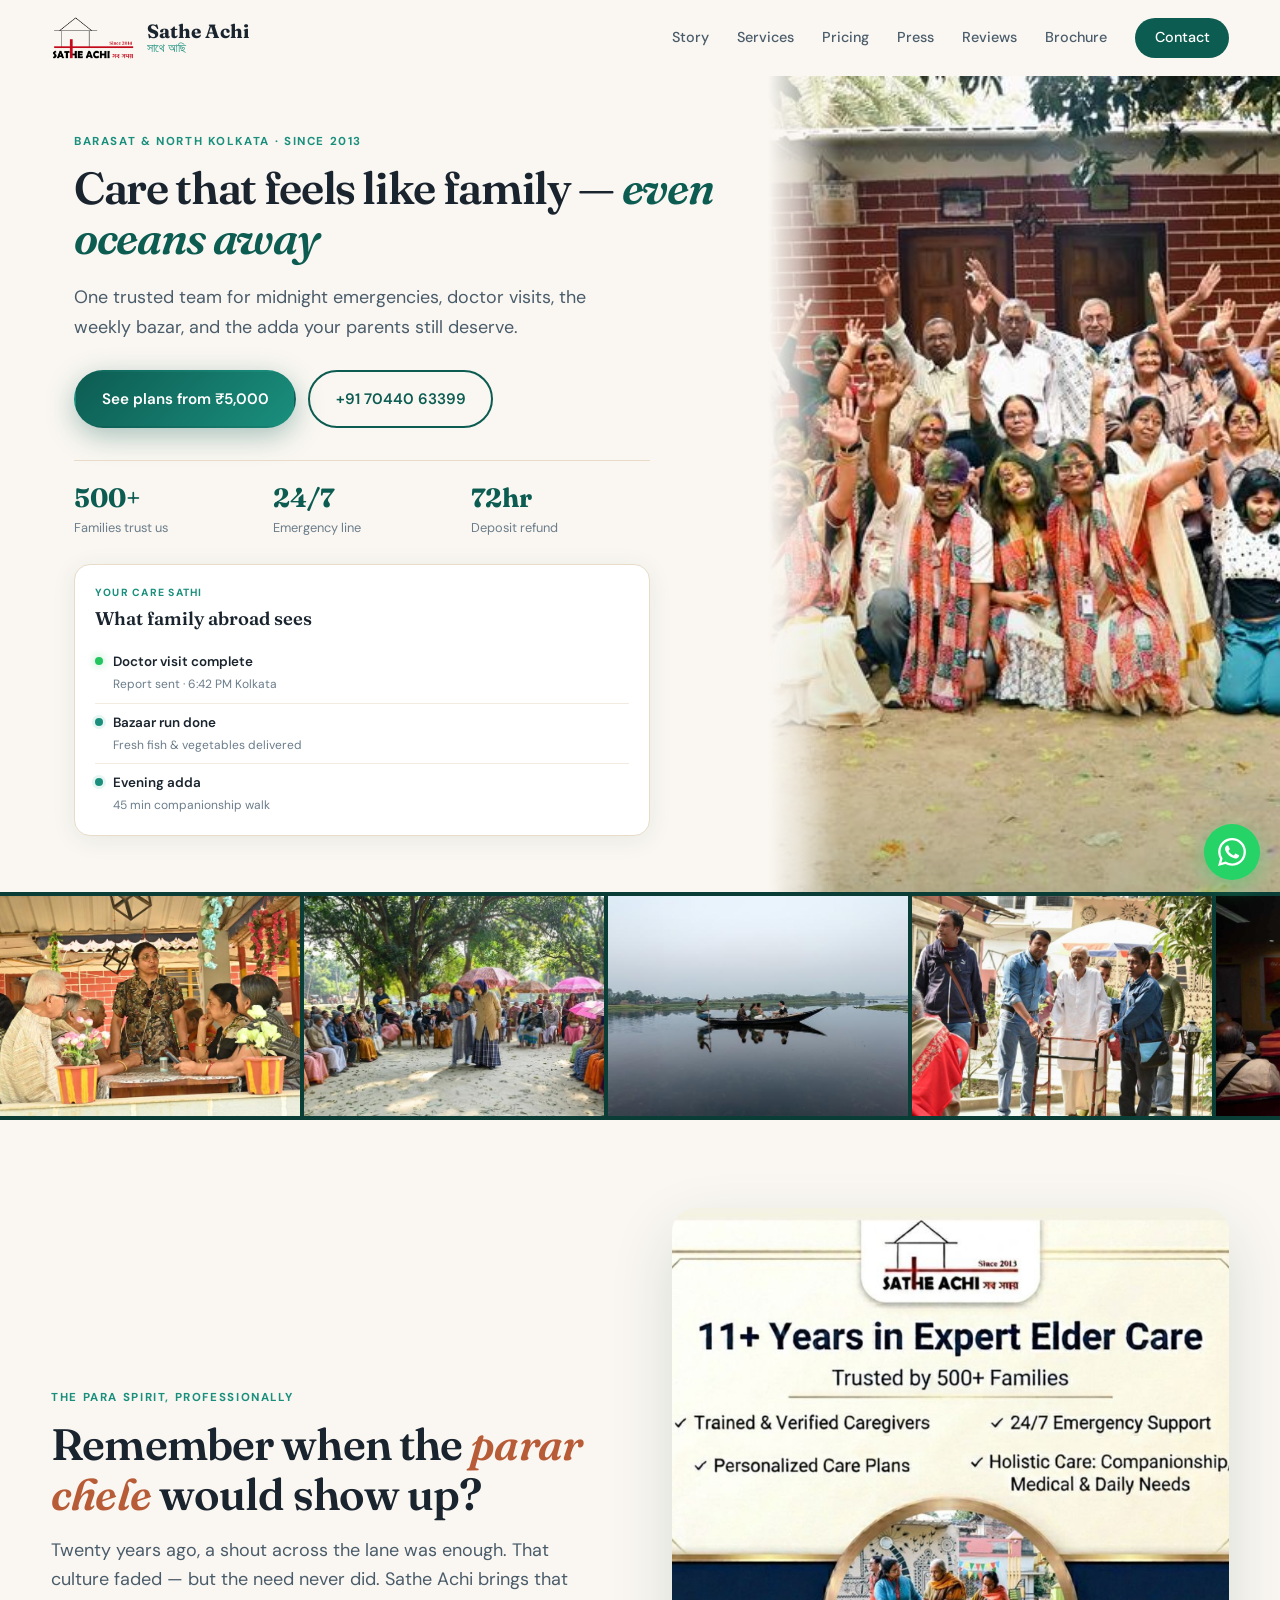
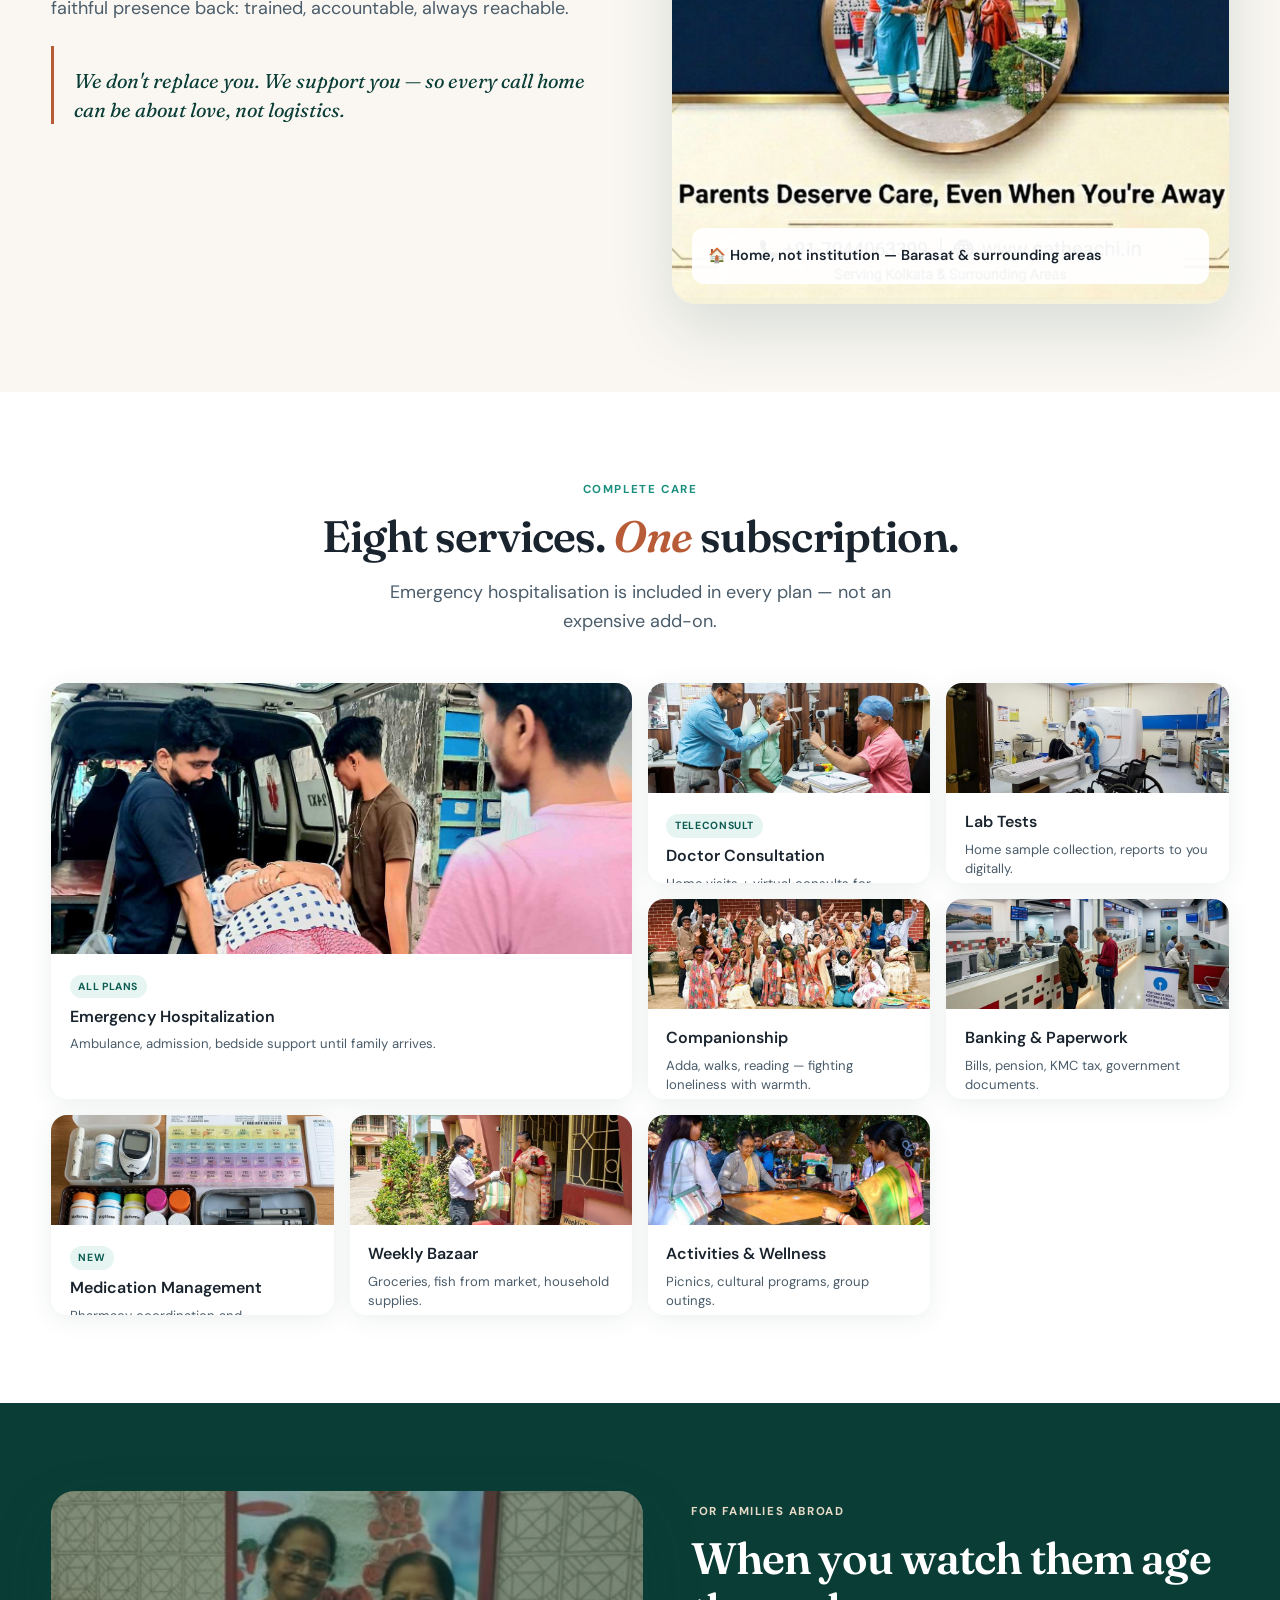
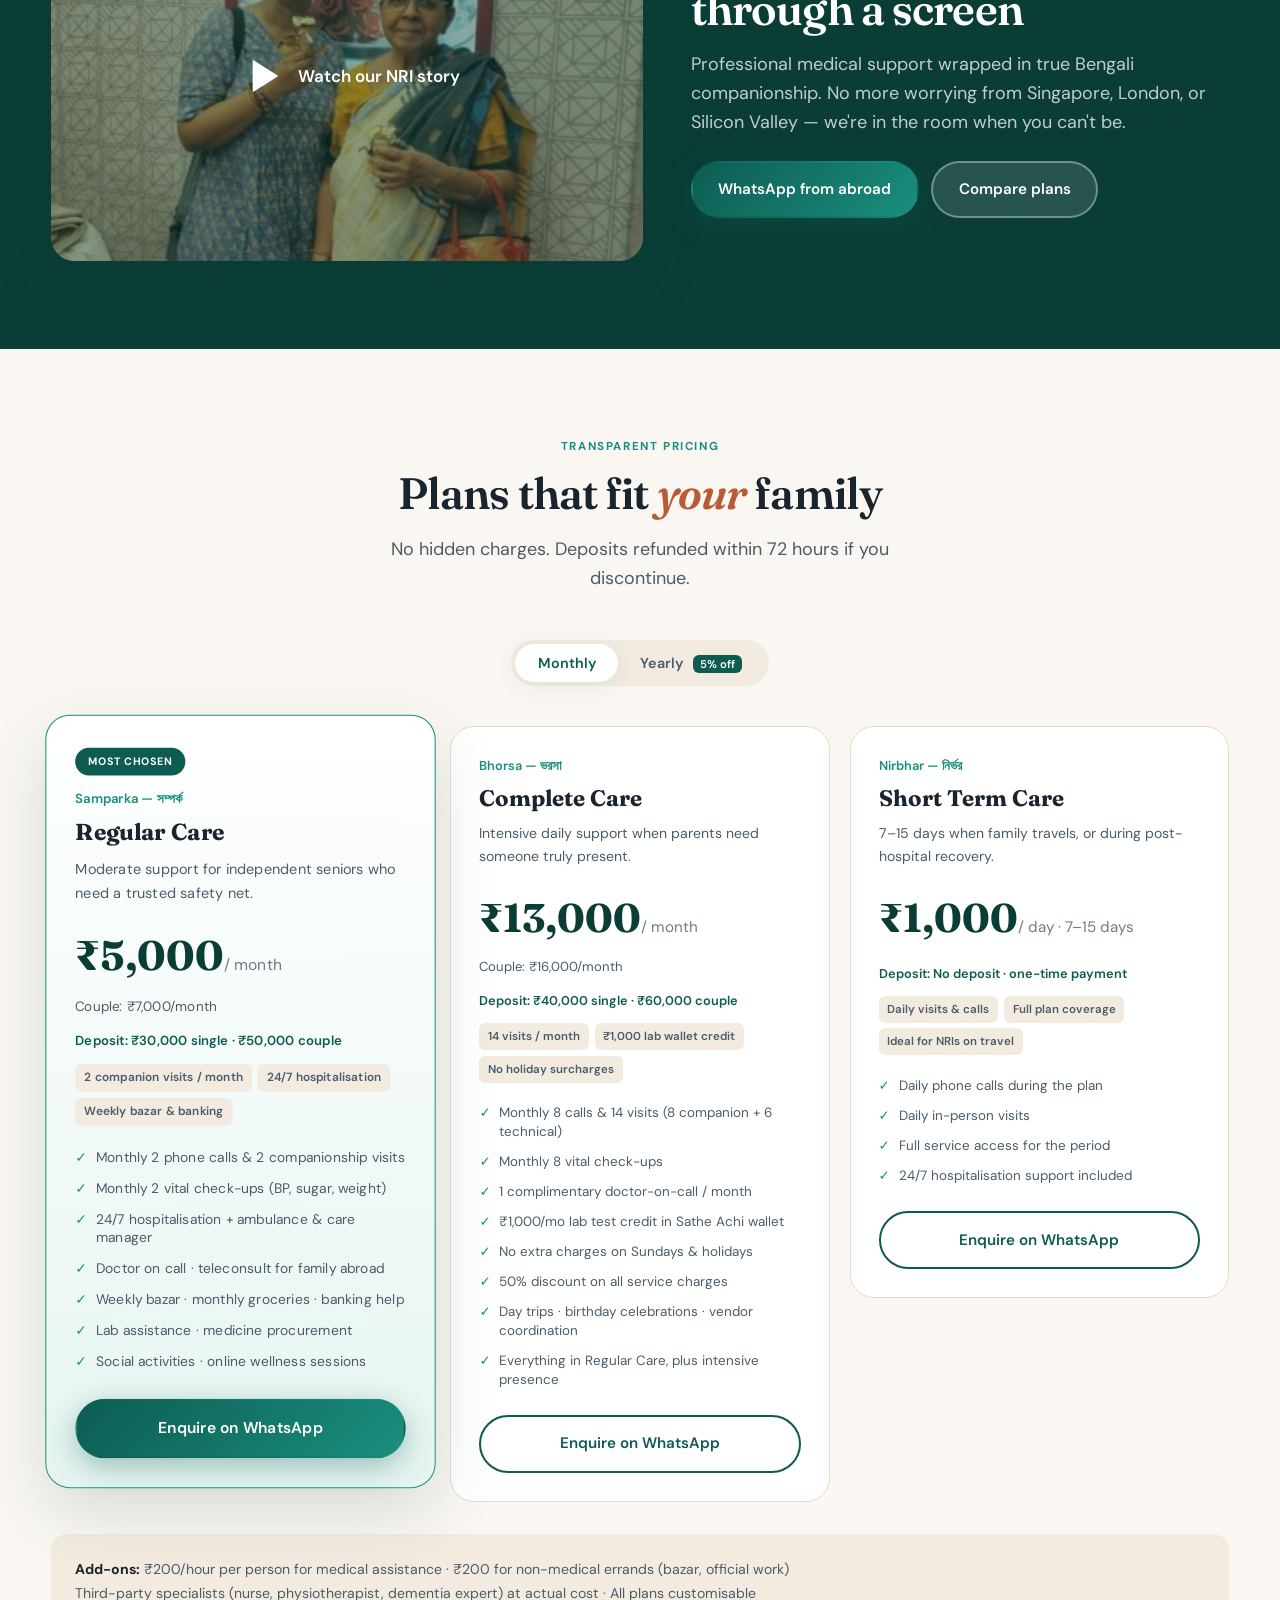
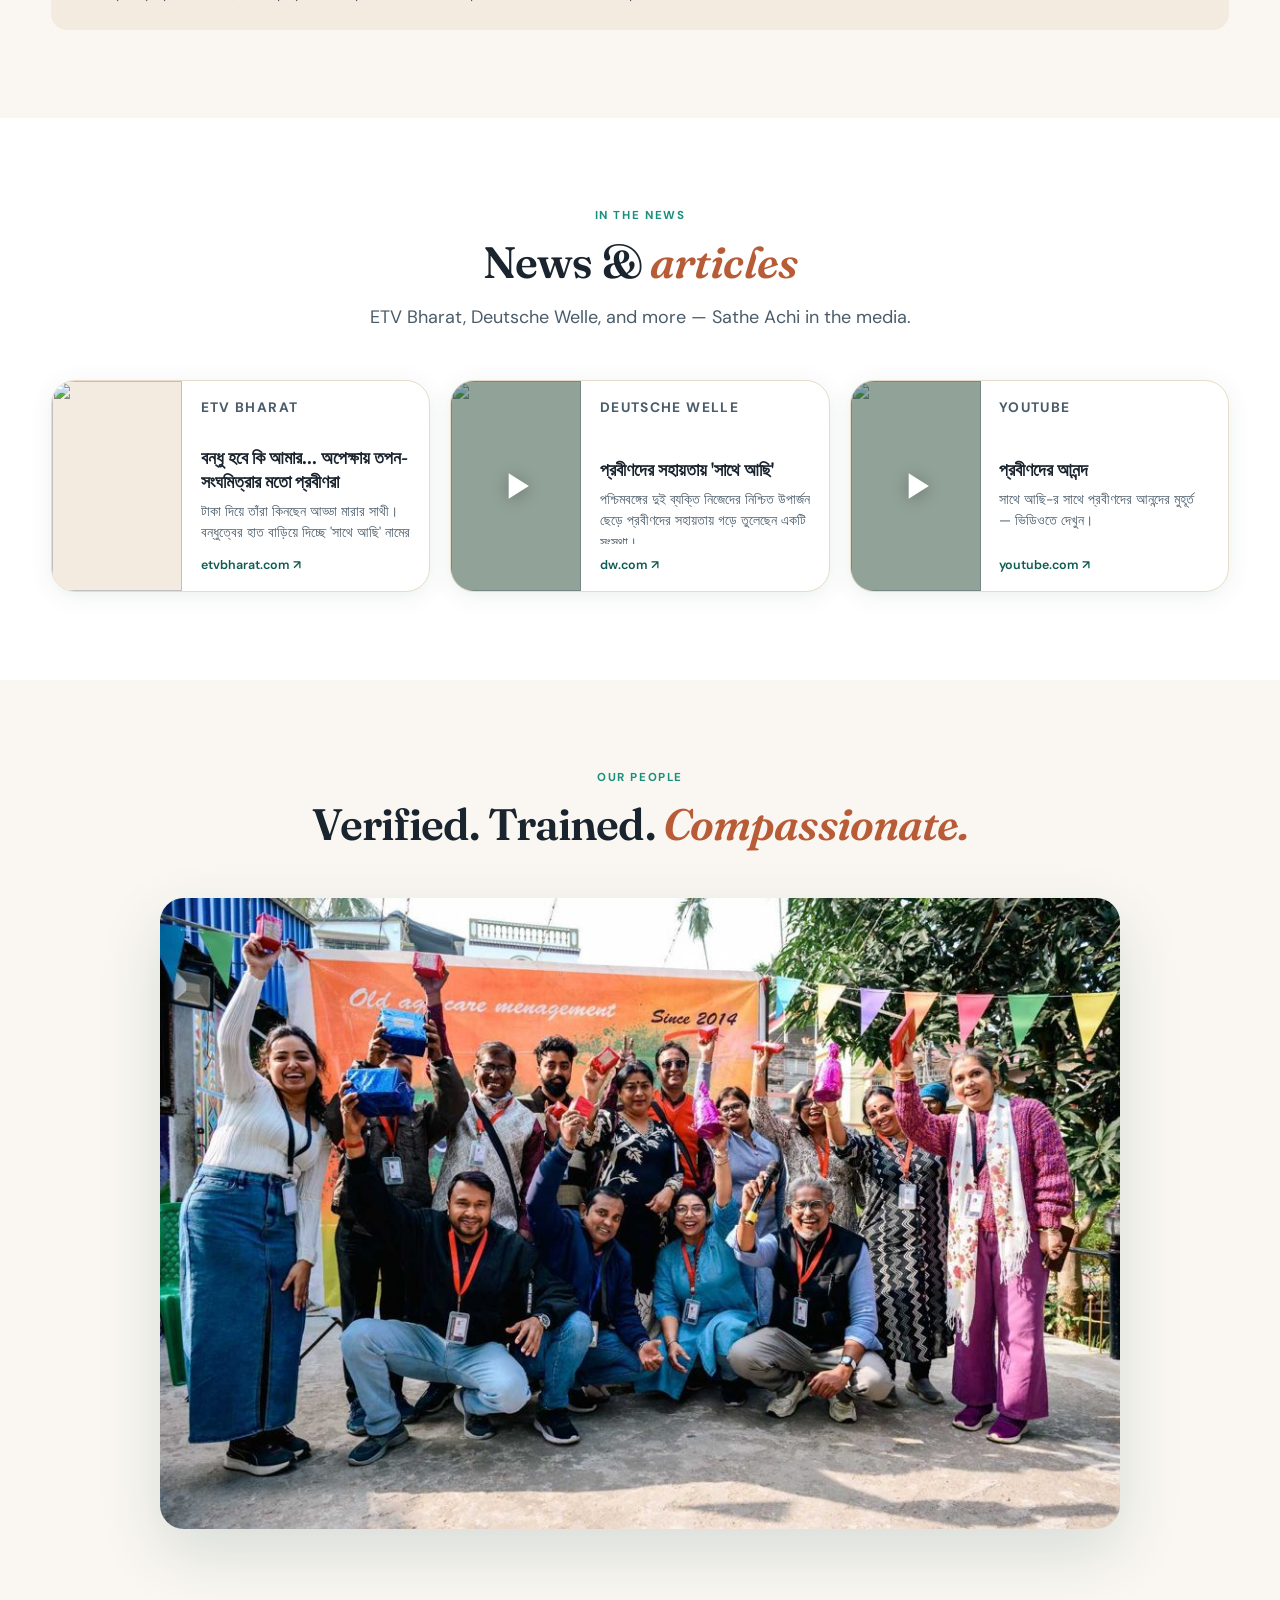
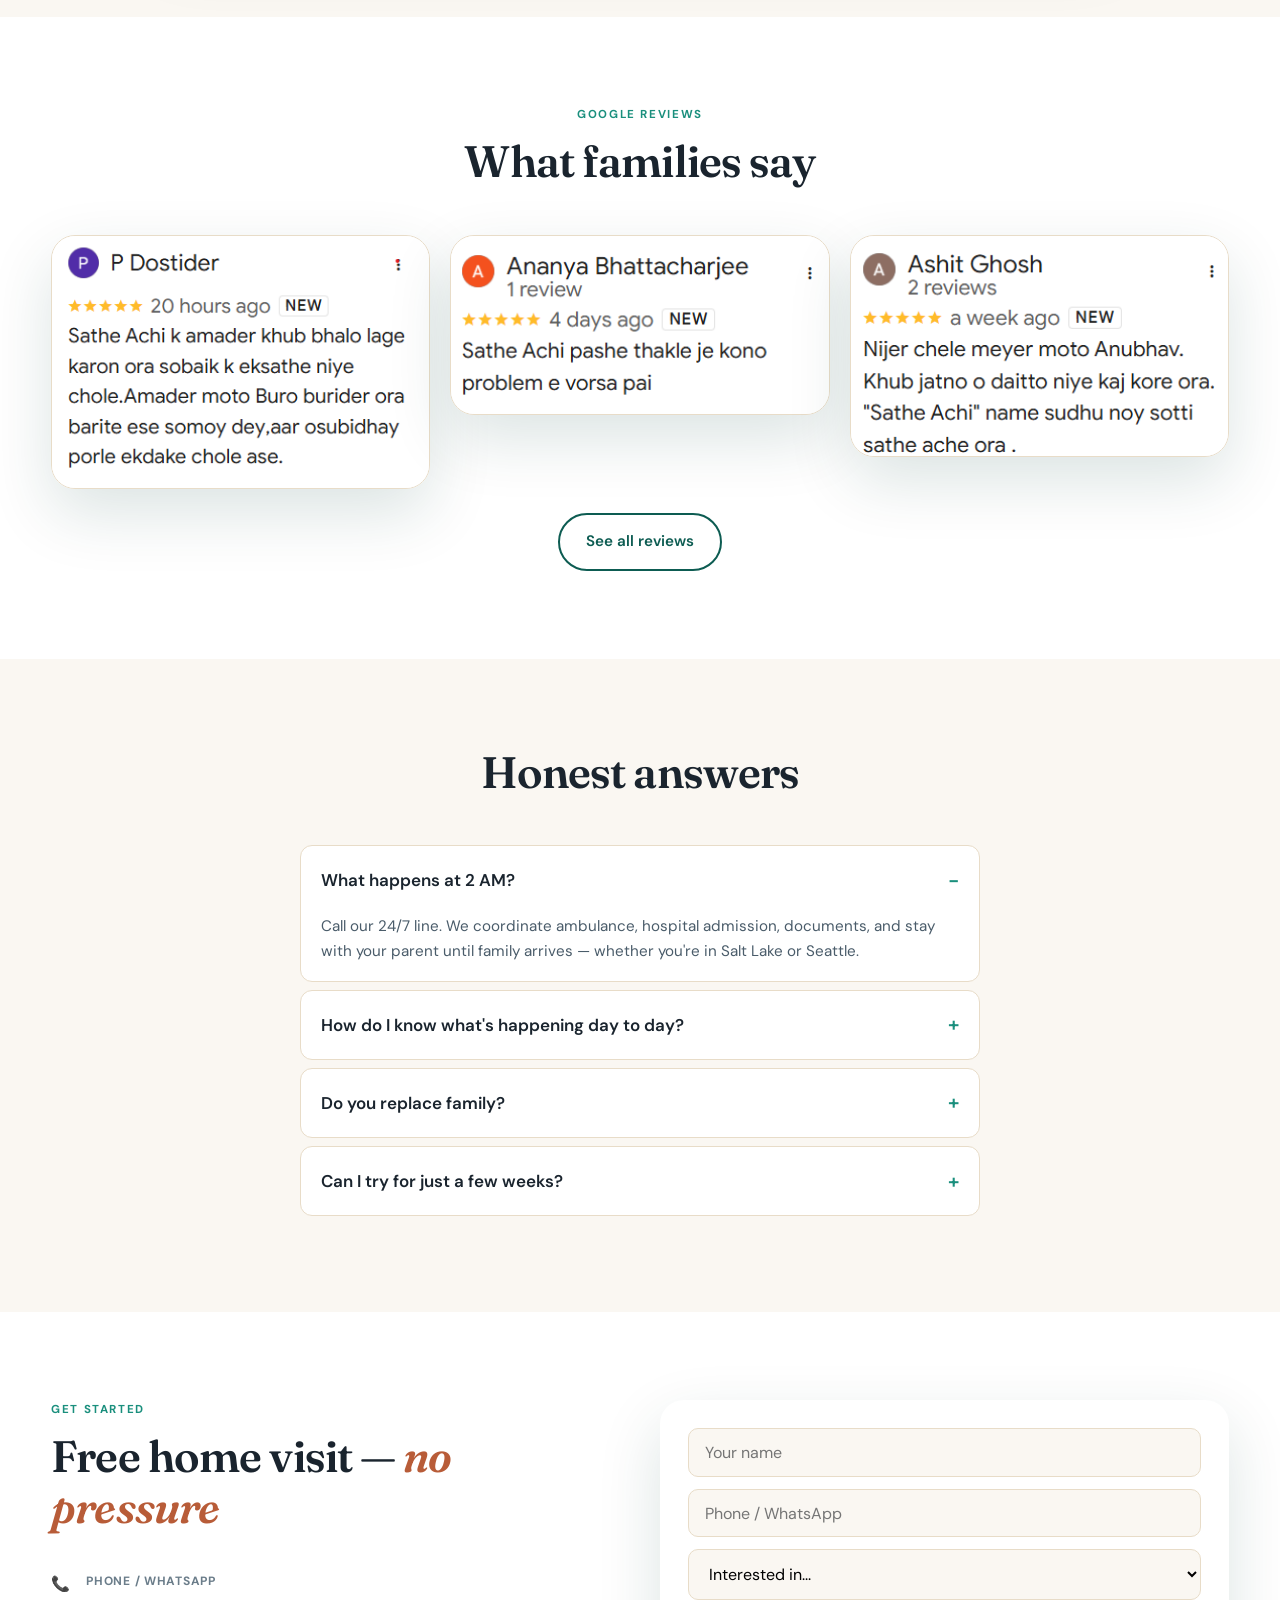
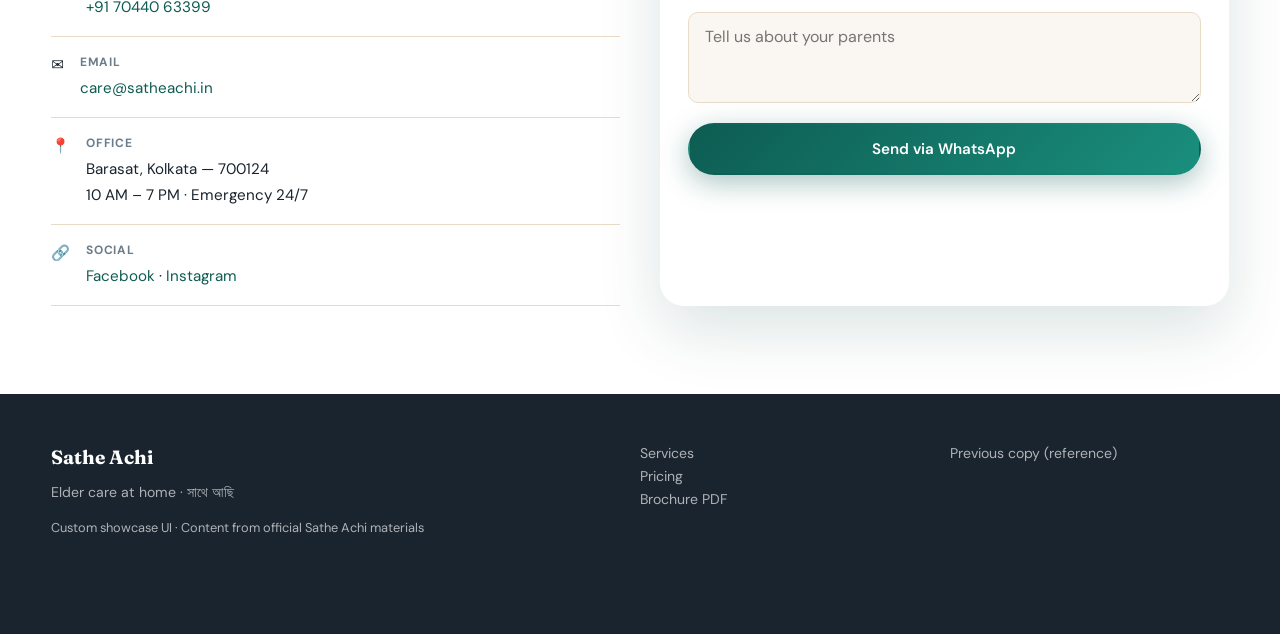
==== commit e31da29c: "Hero layout balance, restore Care Sathi feed and gallery scroll, add section manifest. Co-authored-b" ====
--- a/index.html
+++ b/index.html
@@ -52,6 +52,11 @@
           <div><strong>24/7</strong><span>Emergency line</span></div>
           <div><strong>72hr</strong><span>Deposit refund</span></div>
         </div>
+        <aside class="care-feed reveal" aria-label="What family abroad sees">
+          <p class="care-feed__label">Your Care Sathi</p>
+          <h2 class="care-feed__title">What family abroad sees</h2>
+          <ul class="care-feed__list" id="care-feed-list"></ul>
+        </aside>
       </div>
       <div class="hero__visual">
         <div class="hero__slides" aria-hidden="true">
@@ -61,17 +66,6 @@
         </div>
       </div>
     </section>
-
-    <!-- Care Sathi live ribbon — replaces floating card -->
-    <div class="care-ribbon" aria-label="Example updates families abroad receive">
-      <div class="container care-ribbon__inner">
-        <p class="care-ribbon__badge">
-          <span class="care-ribbon__pulse" aria-hidden="true"></span>
-          Your Care Sathi
-        </p>
-        <div class="care-ribbon__messages" id="care-ribbon" aria-live="polite"></div>
-      </div>
-    </div>
 
     <div class="gallery-strip" aria-label="Life at Sathe Achi — photo gallery">
       <div class="gallery-scroll" id="gallery-scroll"></div>
--- a/css/design.css
+++ b/css/design.css
@@ -128,105 +128,133 @@
 .nav-toggle[aria-expanded="true"] span:nth-child(2) { opacity: 0; }
 .nav-toggle[aria-expanded="true"] span:nth-child(3) { transform: translateY(-7px) rotate(-45deg); }
 
-/* Hero — split editorial layout */
+/* Hero — ~58% copy / ~42% photo, full-bleed image with narrow left fade */
 .hero {
-  position: relative; min-height: 100vh; min-height: 100dvh;
+  position: relative;
   display: grid;
-  grid-template-columns: 1fr 1fr;
+  grid-template-columns: minmax(0, 1.2fr) minmax(0, 0.8fr);
   grid-template-areas: "copy visual";
-  padding-top: var(--header-h); overflow: hidden;
+  padding-top: var(--header-h);
+  overflow: hidden;
+  min-height: min(90vh, 780px);
 }
 .hero__copy {
   grid-area: copy;
   display: flex; flex-direction: column; justify-content: center;
-  padding: 4rem 4vw 4rem max(4vw, calc((100vw - 1180px) / 2 + 4vw));
-  background: var(--sand-50); position: relative; z-index: 2;
-}
-.hero__copy::after {
-  content: ""; position: absolute; top: 15%; right: -80px; width: 160px; height: 70%;
-  background: linear-gradient(90deg, var(--sand-50), transparent);
-  pointer-events: none;
+  padding: 3.5rem 3rem 3.5rem max(1.5rem, calc((100vw - 1180px) / 2 + 1.5rem));
+  background: var(--sand-50);
+  position: relative;
+  z-index: 1;
+  min-width: 0;
 }
 .hero__copy h1 {
   font-family: var(--font-display);
-  font-size: clamp(2.4rem, 4.5vw, 3.6rem);
-  font-weight: 600; line-height: 1.08; letter-spacing: -0.03em;
+  font-size: clamp(2.25rem, 3.5vw, 3.35rem);
+  font-weight: 600; line-height: 1.12; letter-spacing: -0.03em;
   margin-bottom: 1.25rem; color: var(--ink);
+  max-width: 15em;
 }
 .hero__copy h1 em { font-style: italic; color: var(--teal-700); }
-.hero__lead { font-size: 1.15rem; color: var(--ink-muted); margin-bottom: 2rem; max-width: 28rem; }
-.hero__actions { display: flex; flex-wrap: wrap; gap: 0.75rem; margin-bottom: 2.5rem; }
+.hero__lead { font-size: 1.12rem; color: var(--ink-muted); margin-bottom: 1.75rem; max-width: 32rem; }
+.hero__actions { display: flex; flex-wrap: wrap; gap: 0.75rem; margin-bottom: 2rem; }
 
 .stats-row {
-  display: grid; grid-template-columns: repeat(3, 1fr); gap: 1rem;
+  display: grid; grid-template-columns: repeat(3, 1fr); gap: 1.25rem;
   padding-top: 1.5rem; border-top: 1px solid var(--sand-200);
+  max-width: 36rem;
 }
 .stats-row div strong {
   display: block; font-family: var(--font-display);
-  font-size: 1.75rem; color: var(--teal-700); line-height: 1;
-}
-.stats-row div span { font-size: 0.78rem; color: var(--ink-soft); }
-
-.hero__visual { grid-area: visual; position: relative; min-height: 400px; }
-.hero__slides { position: absolute; inset: 0; }
+  font-size: 1.65rem; color: var(--teal-700); line-height: 1;
+}
+.stats-row div span { font-size: 0.8rem; color: var(--ink-soft); line-height: 1.35; }
+
+.hero__visual {
+  grid-area: visual;
+  position: relative;
+  min-height: 420px;
+  min-width: 0;
+}
+.hero__slides {
+  position: absolute;
+  inset: 0;
+  overflow: hidden;
+}
+.hero__slides::after {
+  content: "";
+  position: absolute;
+  inset: 0;
+  background:
+    linear-gradient(90deg, var(--sand-50) 0%, rgba(250, 247, 242, 0.7) 6%, transparent 14%),
+    linear-gradient(to top, rgba(10, 61, 54, 0.28) 0%, transparent 40%);
+  pointer-events: none;
+  z-index: 1;
+}
 .hero__slide {
   position: absolute; inset: 0; width: 100%; height: 100%;
   object-fit: cover; opacity: 0; transition: opacity 1.2s var(--ease);
 }
 .hero__slide.is-active { opacity: 1; }
-.hero__visual::after {
-  content: ""; position: absolute; inset: 0;
-  background: linear-gradient(105deg, var(--sand-50) 0%, transparent 28%),
-              linear-gradient(to top, rgba(10,61,54,0.5) 0%, transparent 45%);
-  pointer-events: none;
-}
-
-/* Care Sathi ribbon — slim ticker below hero */
-.care-ribbon {
-  background: var(--teal-900);
-  color: var(--white);
-  border-bottom: 1px solid rgba(255, 255, 255, 0.08);
-}
-.care-ribbon__inner {
-  display: flex; align-items: center; gap: 1.25rem;
-  padding: 0.85rem 0; min-height: 3.25rem;
-}
-.care-ribbon__badge {
-  display: flex; align-items: center; gap: 0.5rem; flex-shrink: 0;
-  font-size: 0.68rem; font-weight: 700; letter-spacing: 0.1em;
-  text-transform: uppercase; color: var(--sand-200);
-}
-.care-ribbon__pulse {
-  width: 8px; height: 8px; border-radius: 50%;
-  background: #4ade80; box-shadow: 0 0 0 0 rgba(74, 222, 128, 0.5);
-  animation: ribbonPulse 2s ease-out infinite;
-}
-@keyframes ribbonPulse {
-  0% { box-shadow: 0 0 0 0 rgba(74, 222, 128, 0.55); }
-  70% { box-shadow: 0 0 0 8px rgba(74, 222, 128, 0); }
-  100% { box-shadow: 0 0 0 0 rgba(74, 222, 128, 0); }
-}
-.care-ribbon__messages {
-  flex: 1; min-width: 0; position: relative; height: 1.5rem; overflow: hidden;
-}
-.care-ribbon__msg {
-  position: absolute; inset: 0;
-  display: flex; align-items: center; gap: 0.5rem;
-  font-size: 0.92rem; line-height: 1.4;
-  opacity: 0; transform: translateY(100%);
-  transition: opacity 0.45s var(--ease), transform 0.45s var(--ease);
-  white-space: nowrap; overflow: hidden; text-overflow: ellipsis;
-}
-.care-ribbon__msg.is-active {
-  opacity: 1; transform: translateY(0);
-}
-.care-ribbon__msg.is-exit {
-  opacity: 0; transform: translateY(-100%);
-}
-.care-ribbon__msg strong { font-weight: 600; color: var(--white); }
-.care-ribbon__msg span { color: rgba(255, 255, 255, 0.65); font-size: 0.88rem; }
-
-/* Photo gallery strip — swipe on mobile, edge-to-edge on desktop */
+
+/* Care Sathi feed — lives in hero copy column (no overlap with photo) */
+.care-feed {
+  margin-top: 1.5rem;
+  padding: 1.2rem 1.25rem;
+  background: var(--white);
+  border-radius: var(--radius);
+  border: 1px solid var(--sand-200);
+  box-shadow: var(--shadow);
+  max-width: 36rem;
+}
+.care-feed__label {
+  font-size: 0.65rem;
+  font-weight: 700;
+  letter-spacing: 0.12em;
+  text-transform: uppercase;
+  color: var(--teal-500);
+  margin-bottom: 0.35rem;
+}
+.care-feed__title {
+  font-family: var(--font-display);
+  font-size: 1.15rem;
+  font-weight: 600;
+  color: var(--ink);
+  margin-bottom: 0.85rem;
+  line-height: 1.25;
+}
+.care-feed__list {
+  list-style: none;
+  margin: 0;
+  padding: 0;
+}
+.care-feed__item {
+  display: flex;
+  gap: 0.65rem;
+  align-items: flex-start;
+  padding: 0.5rem 0;
+  font-size: 0.84rem;
+  border-bottom: 1px solid var(--sand-100);
+}
+.care-feed__item:last-child { border-bottom: none; padding-bottom: 0; }
+.care-feed__dot {
+  width: 8px;
+  height: 8px;
+  border-radius: 50%;
+  margin-top: 6px;
+  flex-shrink: 0;
+  background: var(--teal-500);
+  box-shadow: 0 0 0 3px var(--teal-100);
+}
+.care-feed__item.is-live .care-feed__dot {
+  background: #22c55e;
+  box-shadow: 0 0 8px rgba(34, 197, 94, 0.45);
+  animation: feedPulse 2s ease-in-out infinite;
+}
+@keyframes feedPulse { 50% { opacity: 0.55; } }
+.care-feed__item strong { display: block; font-weight: 600; color: var(--ink); }
+.care-feed__item small { display: block; color: var(--ink-soft); font-size: 0.75rem; margin-top: 0.1rem; }
+
+/* Photo gallery strip — continuous auto-scroll */
 .gallery-strip {
   padding: 0.25rem 0;
   background: var(--teal-900);
@@ -235,19 +263,22 @@
 .gallery-scroll {
   display: flex;
   gap: 0.25rem;
-  overflow-x: auto;
-  scroll-snap-type: x mandatory;
-  -webkit-overflow-scrolling: touch;
-  scrollbar-width: none;
-}
-.gallery-scroll::-webkit-scrollbar { display: none; }
+  width: max-content;
+  animation: galleryRoll 50s linear infinite;
+}
+.gallery-strip:hover .gallery-scroll {
+  animation-play-state: paused;
+}
 .gallery-scroll img {
   display: block;
-  height: 180px;
-  width: 260px;
+  height: 200px;
+  width: 280px;
   object-fit: cover;
   flex-shrink: 0;
-  scroll-snap-align: start;
+}
+@keyframes galleryRoll {
+  from { transform: translateX(0); }
+  to { transform: translateX(-50%); }
 }
 
 /* Sections */
@@ -588,15 +619,27 @@
     grid-template-areas: "visual" "copy";
     min-height: auto;
   }
-  .hero__visual { min-height: 42vh; }
+  .hero__visual {
+    position: relative;
+    min-height: 42vh;
+    padding: 0;
+    display: block;
+  }
+  .hero__slides {
+    position: absolute;
+    inset: 0;
+    max-width: none;
+    max-height: none;
+    aspect-ratio: auto;
+    border-radius: 0;
+    box-shadow: none;
+  }
+  .hero__slides::after {
+    border-radius: 0;
+    background: linear-gradient(to top, rgba(10, 61, 54, 0.35) 0%, transparent 45%);
+  }
   .hero__copy { padding: 2rem 1.5rem 2.5rem; }
-  .hero__copy::after { display: none; }
-  .care-ribbon__inner {
-    flex-direction: column; align-items: flex-start; gap: 0.5rem;
-    padding: 0.75rem 0;
-  }
-  .care-ribbon__messages { width: 100%; height: 2.6rem; }
-  .care-ribbon__msg { white-space: normal; align-items: flex-start; }
+  .care-feed { max-width: none; }
   .story-grid, .nri-band, .contact-grid { grid-template-columns: 1fr; }
   .bento { grid-template-columns: 1fr 1fr; grid-auto-rows: auto; }
   .bento-item--hero { grid-column: span 2; }
@@ -605,7 +648,7 @@
   .news-card { flex-direction: column; }
   .news-card__media { width: 100%; height: 190px; min-height: 190px; }
   .news-card__media img { min-height: 190px; }
-  .gallery-scroll img { width: 280px; height: 200px; }
+  .gallery-scroll img { width: 240px; height: 180px; }
   .pricing-grid, .reviews-grid { grid-template-columns: 1fr; }
   .price-card--featured { transform: none; }
   .footer__grid { grid-template-columns: 1fr; }
@@ -616,13 +659,7 @@
   .news-card__media { height: 210px; min-height: 210px; }
   .news-card__media img { min-height: 210px; }
   .news-card__body h3 { font-size: 1.1rem; }
-  .gallery-scroll { overflow: hidden; }
-  .gallery-scroll img {
-    height: 220px;
-    width: auto;
-    flex: 1;
-    min-width: 0;
-  }
+  .gallery-scroll img { height: 220px; width: 300px; }
   .reviews-grid { grid-template-columns: repeat(3, 1fr); gap: 1.25rem; }
 }
 
@@ -647,4 +684,6 @@
 @media (prefers-reduced-motion: reduce) {
   *, *::before, *::after { animation: none !important; transition-duration: 0.01ms !important; }
   .reveal { opacity: 1; transform: none; }
-}
+  .gallery-scroll { transform: none; overflow-x: auto; width: 100%; scroll-snap-type: x mandatory; }
+  .gallery-scroll img { scroll-snap-align: start; }
+}
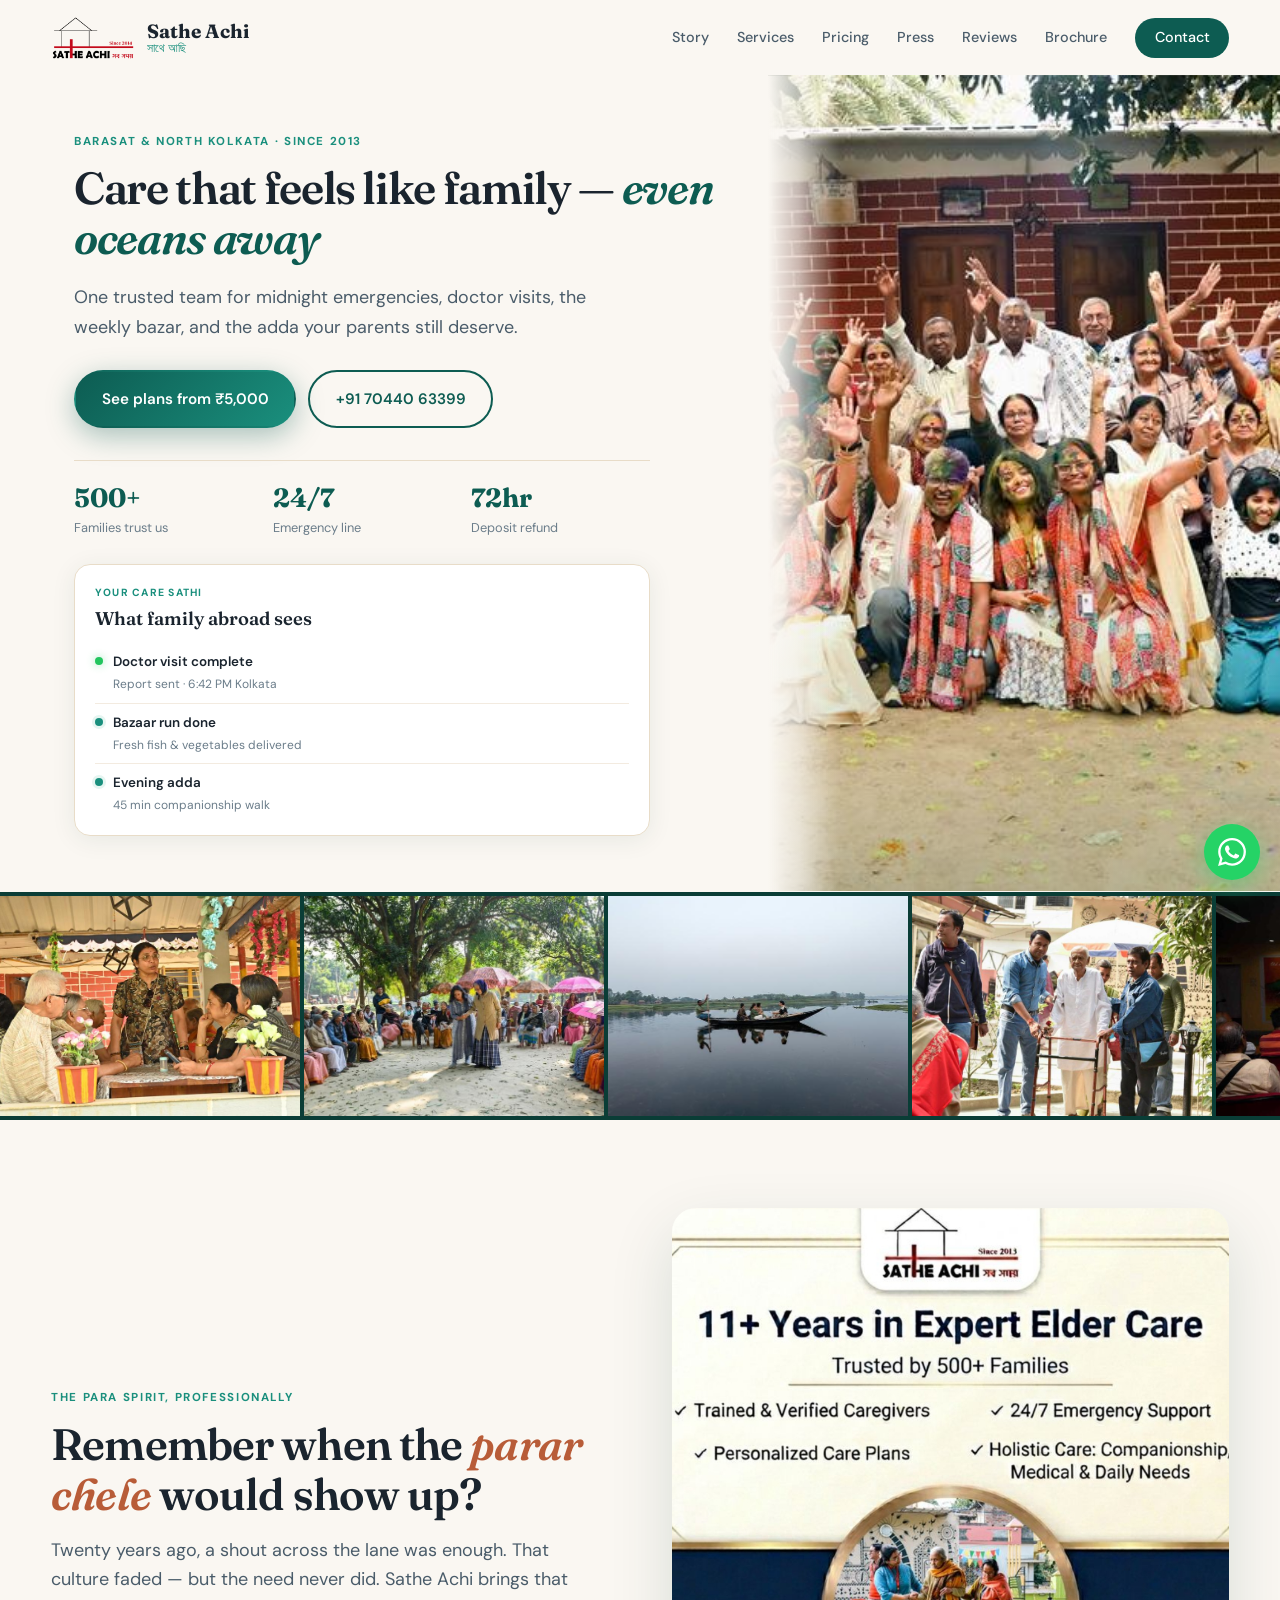
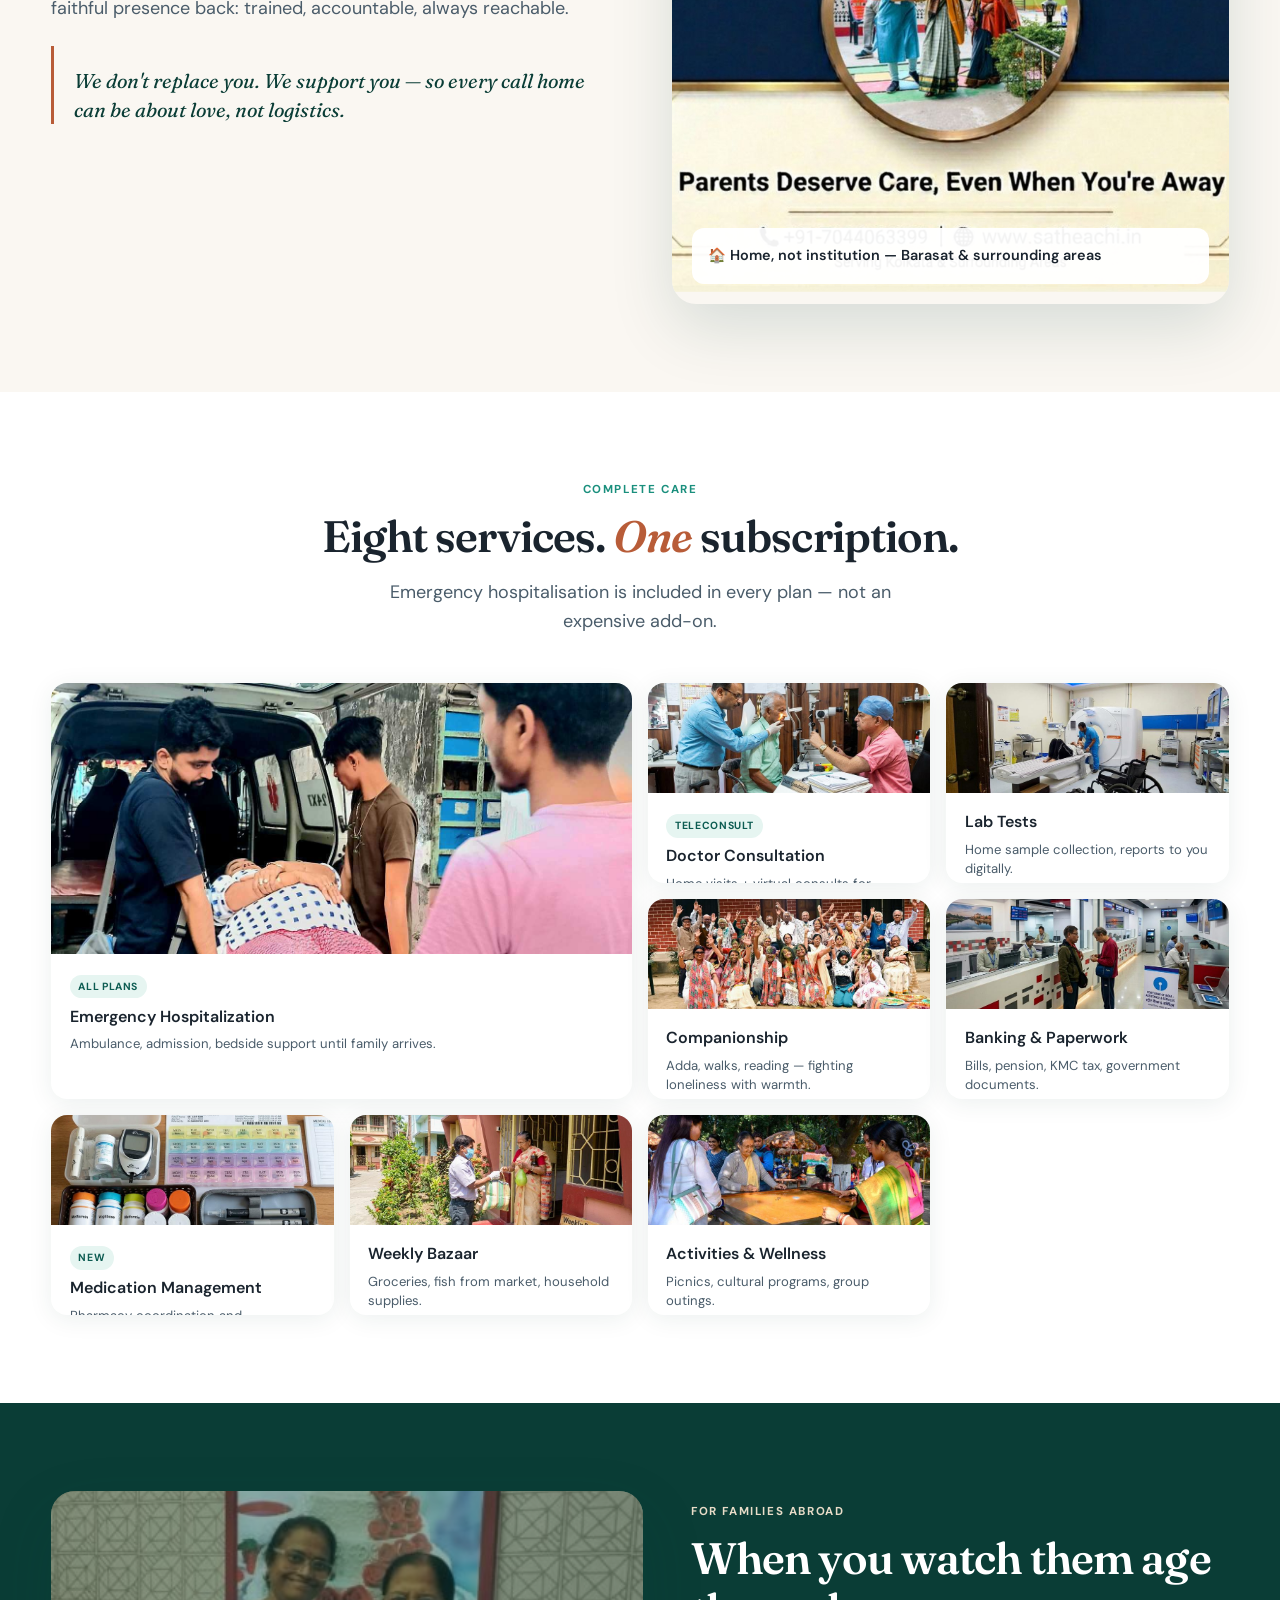
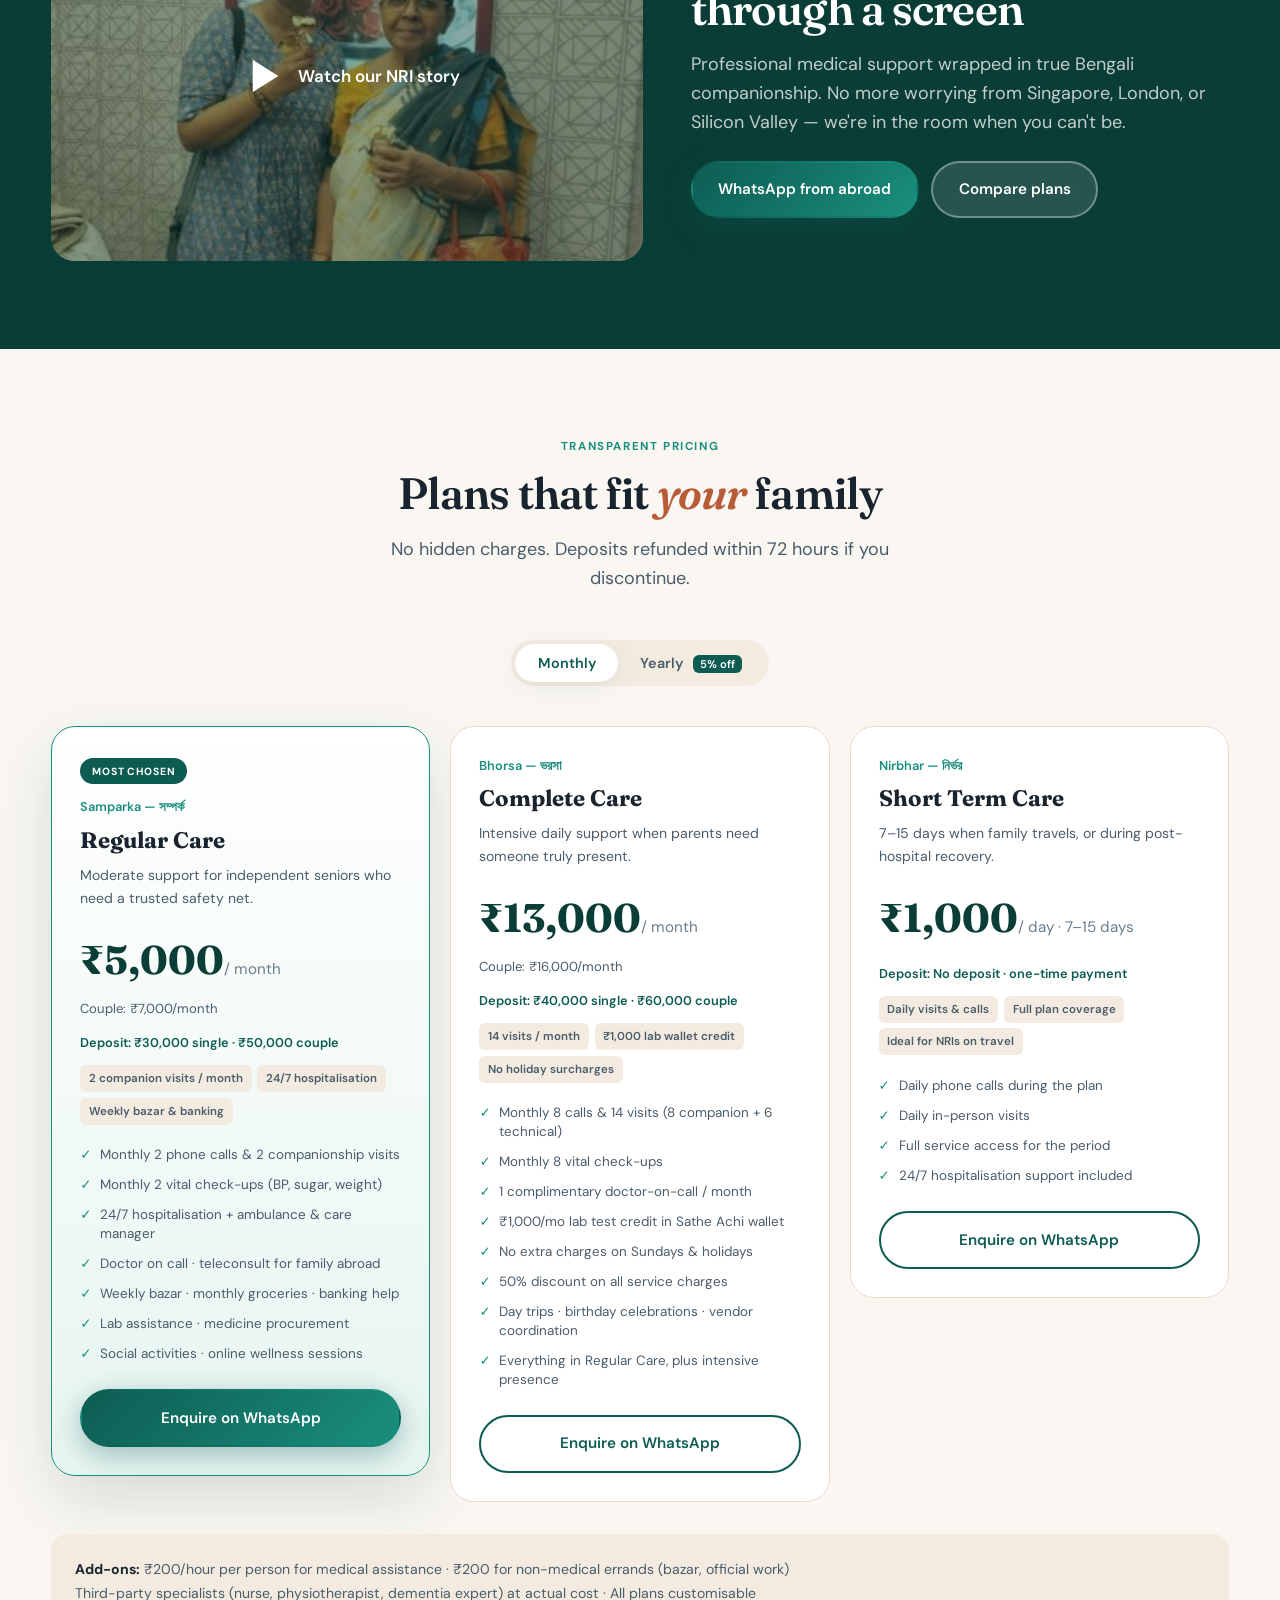
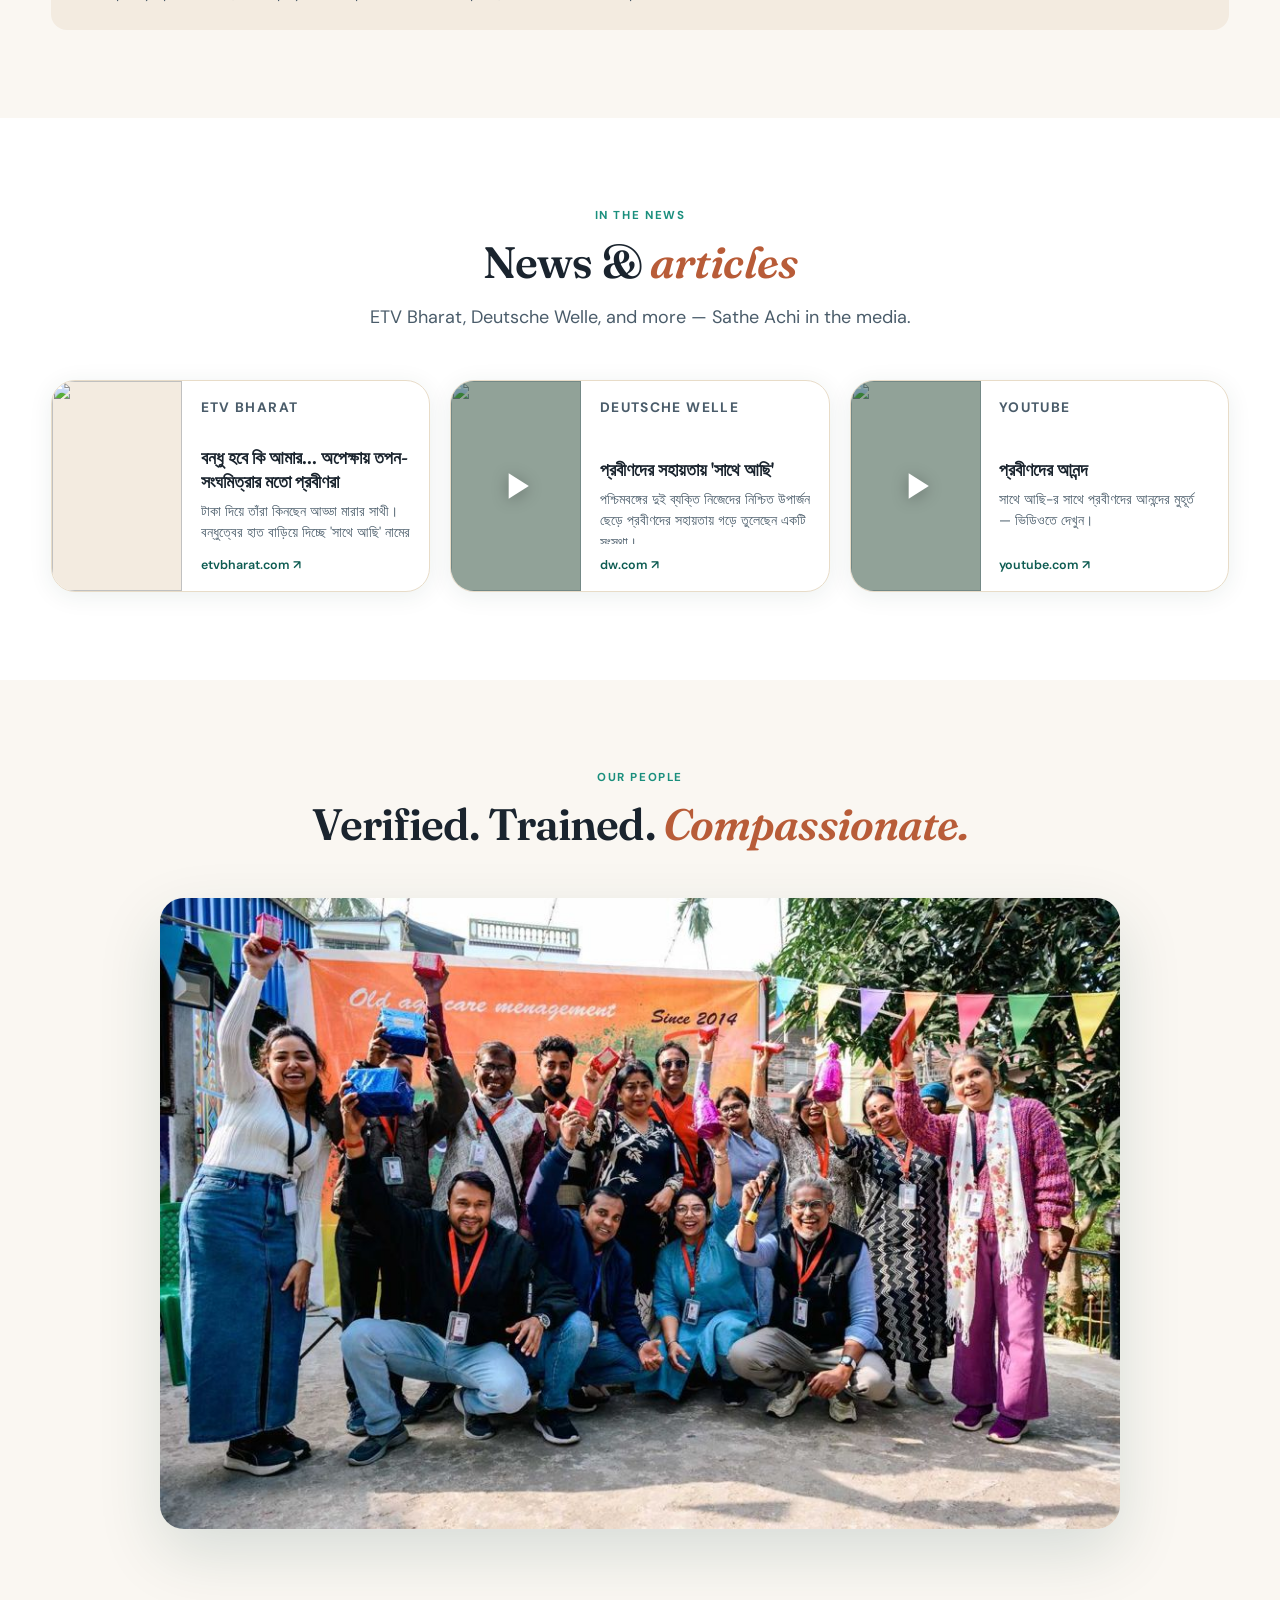
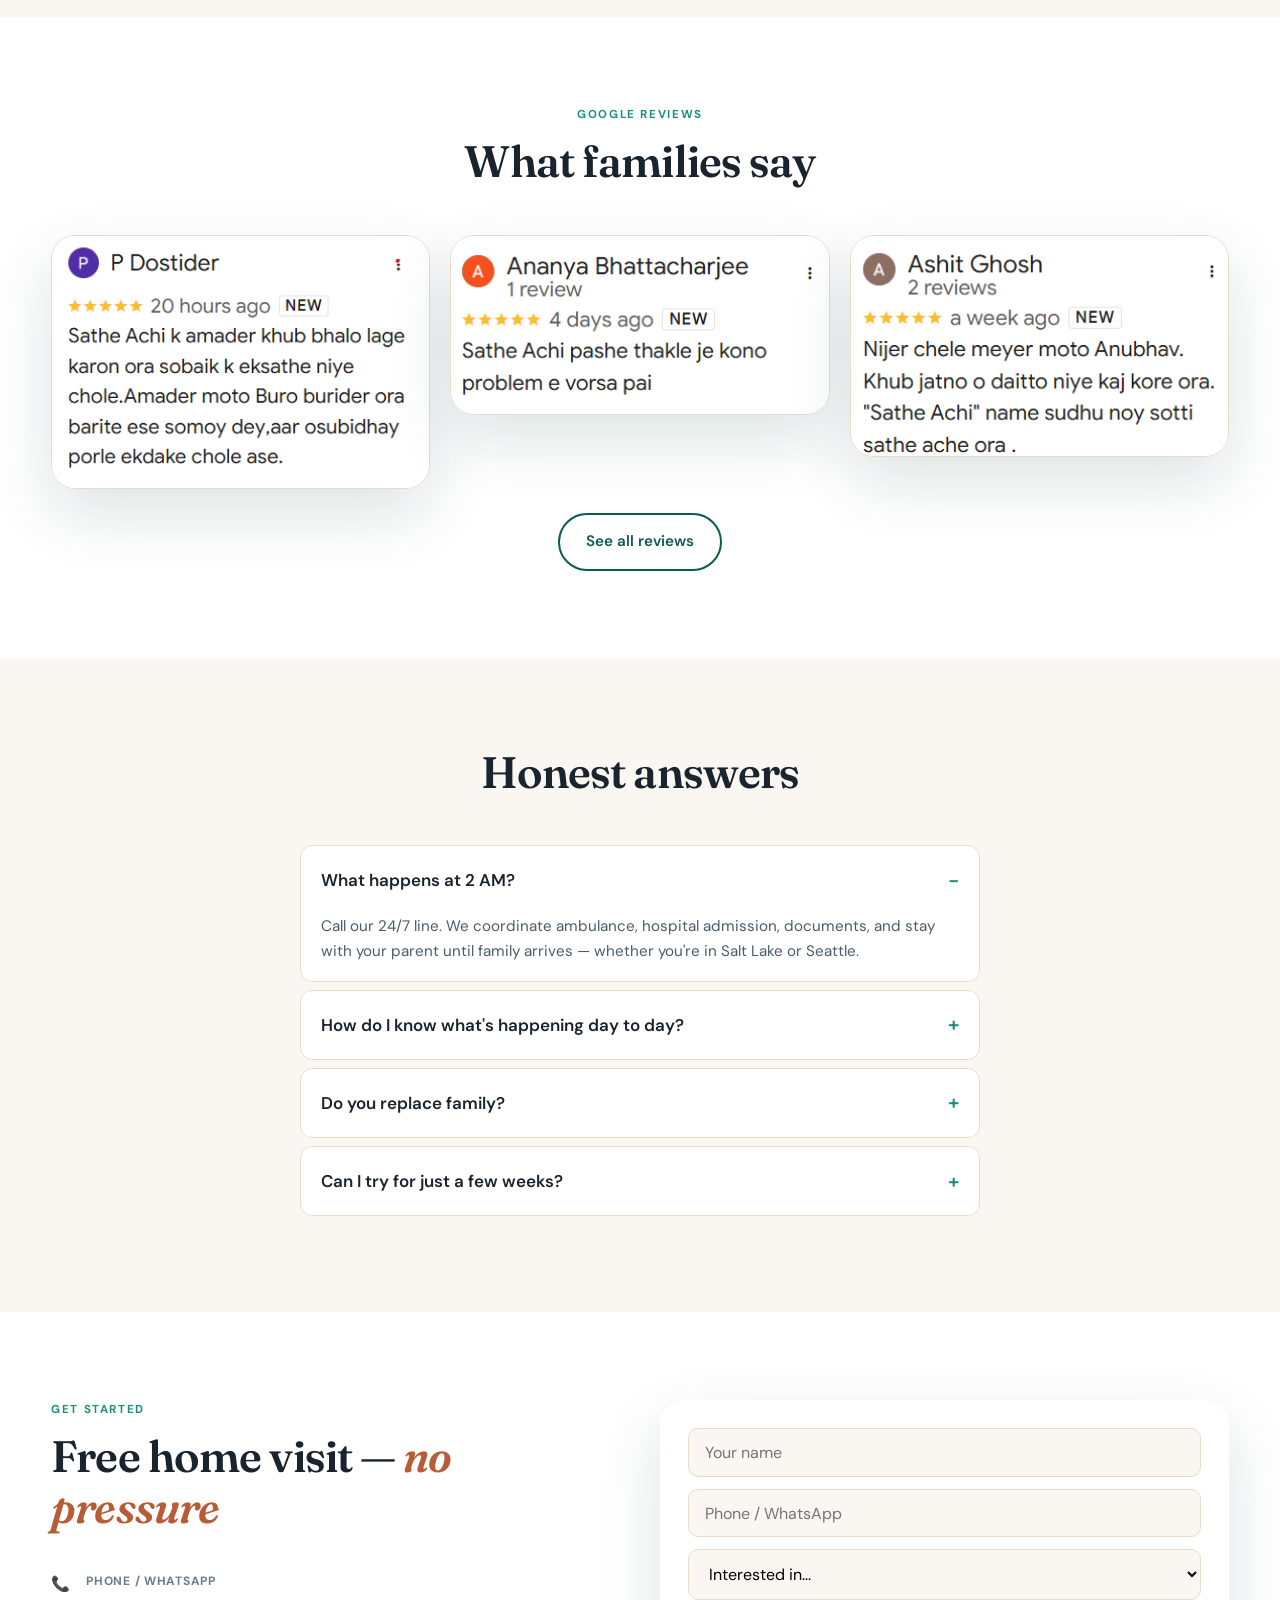
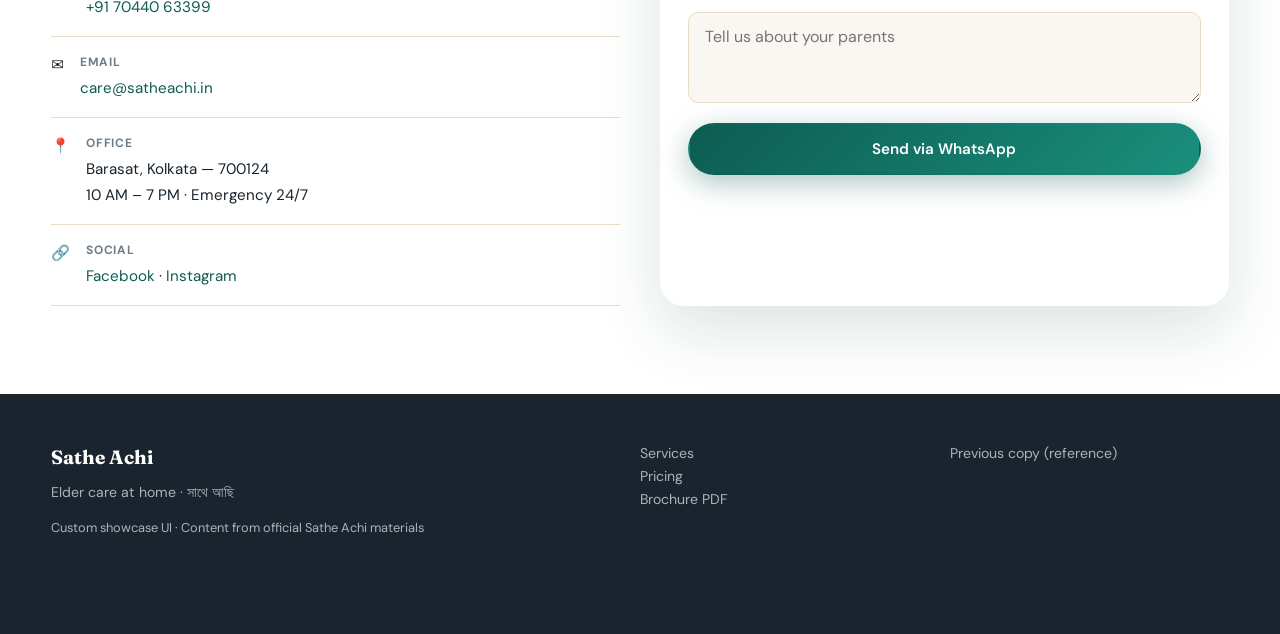
==== commit 728b6a80: "Single-page brochure and luxury layered scroll reveals. Co-authored-by: Cursor <cursoragent@cursor.c" ====
--- a/index.html
+++ b/index.html
@@ -39,27 +39,40 @@
   <main>
     <!-- HERO -->
     <section class="hero" aria-labelledby="hero-title">
-      <div class="hero__copy reveal">
-        <p class="eyebrow">Barasat & North Kolkata · Since 2013</p>
-        <h1 id="hero-title">Care that feels like family — <em>even oceans away</em></h1>
-        <p class="hero__lead">One trusted team for midnight emergencies, doctor visits, the weekly bazar, and the adda your parents still deserve.</p>
-        <div class="hero__actions">
+      <div class="hero__copy reveal-stagger">
+        <p class="eyebrow reveal-child">Barasat & North Kolkata · Since 2013</p>
+        <h1 id="hero-title" class="reveal-child">Care that feels like family — <em>even oceans away</em></h1>
+        <p class="hero__lead reveal-child">One trusted team for midnight emergencies, doctor visits, the weekly bazar, and the adda your parents still deserve.</p>
+        <div class="hero__actions reveal-child">
           <a href="#pricing" class="btn btn--primary">See plans from ₹5,000</a>
           <a href="tel:+917044063399" class="btn btn--outline">+91 70440 63399</a>
         </div>
-        <div class="stats-row">
+        <div class="stats-row reveal-child">
           <div><strong>500+</strong><span>Families trust us</span></div>
           <div><strong>24/7</strong><span>Emergency line</span></div>
           <div><strong>72hr</strong><span>Deposit refund</span></div>
         </div>
-        <aside class="care-feed reveal" aria-label="What family abroad sees">
+        <aside class="care-feed reveal-child" aria-label="What family abroad sees">
           <p class="care-feed__label">Your Care Sathi</p>
           <h2 class="care-feed__title">What family abroad sees</h2>
-          <ul class="care-feed__list" id="care-feed-list"></ul>
+          <ul class="care-feed__list" id="care-feed-list">
+            <li class="care-feed__item is-live">
+              <span class="care-feed__dot" aria-hidden="true"></span>
+              <div><strong>Doctor visit complete</strong><small>Report sent · 6:42 PM Kolkata</small></div>
+            </li>
+            <li class="care-feed__item">
+              <span class="care-feed__dot" aria-hidden="true"></span>
+              <div><strong>Bazaar run done</strong><small>Fresh fish &amp; vegetables delivered</small></div>
+            </li>
+            <li class="care-feed__item">
+              <span class="care-feed__dot" aria-hidden="true"></span>
+              <div><strong>Evening adda</strong><small>45 min companionship walk</small></div>
+            </li>
+          </ul>
         </aside>
       </div>
       <div class="hero__visual">
-        <div class="hero__slides" aria-hidden="true">
+        <div class="hero__slides reveal reveal--scale reveal--slow" aria-hidden="true" data-parallax="0.14">
           <img class="hero__slide is-active" src="resources/companionship-new.jpg" alt="" />
           <img class="hero__slide" src="resources/activities-3.jpg" alt="" />
           <img class="hero__slide" src="resources/gallery-3.jpg" alt="" />
@@ -72,23 +85,23 @@
     </div>
 
     <!-- STORY -->
-    <section class="section" id="story">
+    <section class="section scroll-section" id="story">
       <div class="container story-grid">
-        <div class="reveal">
+        <div class="reveal reveal--left reveal--slow">
           <p class="eyebrow">The para spirit, professionally</p>
           <h2 class="section-title">Remember when the <em>parar chele</em> would show up?</h2>
           <p class="section-lead">Twenty years ago, a shout across the lane was enough. That culture faded — but the need never did. Sathe Achi brings that faithful presence back: trained, accountable, always reachable.</p>
           <blockquote>We don't replace you. We support you — so every call home can be about love, not logistics.</blockquote>
         </div>
-        <div class="story-visual reveal">
-          <img src="resources/brochure-cover.jpeg" alt="Sathe Achi caregiver with a senior member" />
+        <div class="story-visual reveal reveal--right reveal--slow">
+          <img src="resources/brochure-cover.jpeg" alt="Sathe Achi caregiver with a senior member" data-parallax="0.12" />
           <div class="story-visual__badge">🏠 Home, not institution — Barasat & surrounding areas</div>
         </div>
       </div>
     </section>
 
     <!-- SERVICES bento -->
-    <section class="section section--alt" id="services">
+    <section class="section section--alt scroll-section" id="services">
       <div class="container">
         <header class="section-head section-head--center reveal">
           <p class="eyebrow">Complete care</p>
@@ -100,7 +113,7 @@
     </section>
 
     <!-- NRI -->
-    <section class="section section--dark" id="nri">
+    <section class="section section--dark scroll-section" id="nri">
       <div class="container nri-band">
         <a class="nri-band__media reveal" href="https://www.facebook.com/watch/?v=1480978579833340" target="_blank" rel="noopener">
           <img src="resources/WhatsApp-Image-2024-12-01-at-1.47.30-PM-2-400x532.jpeg" alt="Sathe Achi care moment" />
@@ -122,7 +135,7 @@
     </section>
 
     <!-- PRICING -->
-    <section class="section" id="pricing">
+    <section class="section scroll-section" id="pricing">
       <div class="container">
         <header class="section-head section-head--center reveal">
           <p class="eyebrow">Transparent pricing</p>
@@ -144,7 +157,7 @@
     </section>
 
     <!-- NEWS & PRESS -->
-    <section class="section section--alt" id="press">
+    <section class="section section--alt scroll-section" id="press">
       <div class="container">
         <header class="section-head section-head--center reveal">
           <p class="eyebrow">In the news</p>
@@ -156,27 +169,27 @@
     </section>
 
     <!-- TEAM -->
-    <section class="section" id="team">
+    <section class="section scroll-section" id="team">
       <div class="container">
         <header class="section-head section-head--center reveal">
           <p class="eyebrow">Our people</p>
           <h2 class="section-title">Verified. Trained. <em>Compassionate.</em></h2>
         </header>
-        <img class="team-photo reveal" src="resources/team-group.jpg" alt="Sathe Achi care team" loading="lazy" />
+        <img class="team-photo reveal reveal--fade reveal--slow" src="resources/team-group.jpg" alt="Sathe Achi care team" loading="lazy" />
       </div>
     </section>
 
     <!-- REVIEWS -->
-    <section class="section section--alt" id="reviews">
+    <section class="section section--alt scroll-section" id="reviews">
       <div class="container">
         <header class="section-head section-head--center reveal">
           <p class="eyebrow">Google reviews</p>
           <h2 class="section-title">What families say</h2>
         </header>
-        <div class="reviews-grid reveal">
-          <img src="resources/review-1.png" alt="Google review" loading="lazy" />
-          <img src="resources/review-2.png" alt="Google review" loading="lazy" />
-          <img src="resources/review-3.png" alt="Google review" loading="lazy" />
+        <div class="reviews-grid reveal-stagger">
+          <img class="reveal-child" src="resources/review-1.png" alt="Google review" loading="lazy" />
+          <img class="reveal-child" src="resources/review-2.png" alt="Google review" loading="lazy" />
+          <img class="reveal-child" src="resources/review-3.png" alt="Google review" loading="lazy" />
         </div>
         <p style="text-align:center;margin-top:1.5rem;" class="reveal">
           <a href="https://maps.google.com/?cid=1128786054787875263" class="btn btn--outline" target="_blank" rel="noopener">See all reviews</a>
@@ -185,7 +198,7 @@
     </section>
 
     <!-- FAQ -->
-    <section class="section" id="faq">
+    <section class="section scroll-section" id="faq">
       <div class="container">
         <header class="section-head section-head--center reveal">
           <h2 class="section-title">Honest answers</h2>
@@ -212,7 +225,7 @@
     </section>
 
     <!-- CONTACT -->
-    <section class="section section--alt" id="contact">
+    <section class="section section--alt scroll-section" id="contact">
       <div class="container contact-grid">
         <div class="reveal">
           <p class="eyebrow">Get started</p>
--- a/css/design.css
+++ b/css/design.css
@@ -22,11 +22,19 @@
   --font-display: "Fraunces", Georgia, serif;
   --font-body: "DM Sans", system-ui, sans-serif;
   --ease: cubic-bezier(0.22, 1, 0.36, 1);
+  --ease-luxe: cubic-bezier(0.16, 1, 0.3, 1);
+  --reveal-duration: 1.15s;
   --header-h: 76px;
 }
 
 *, *::before, *::after { box-sizing: border-box; margin: 0; padding: 0; }
-html { scroll-behavior: smooth; scroll-padding-top: var(--header-h); }
+html {
+  scroll-behavior: smooth;
+  scroll-padding-top: var(--header-h);
+}
+@media (prefers-reduced-motion: no-preference) {
+  html { scroll-behavior: smooth; }
+}
 body {
   font-family: var(--font-body);
   font-size: 1.0625rem;
@@ -87,7 +95,8 @@
 /* Header */
 .header {
   position: fixed; top: 0; left: 0; right: 0; z-index: 200;
-  height: var(--header-h); transition: background 0.4s, box-shadow 0.4s;
+  height: var(--header-h);
+  transition: background 0.55s var(--ease-luxe), box-shadow 0.55s var(--ease-luxe), backdrop-filter 0.55s var(--ease-luxe);
 }
 .header.is-scrolled {
   background: rgba(250, 247, 242, 0.92);
@@ -259,6 +268,13 @@
   padding: 0.25rem 0;
   background: var(--teal-900);
   overflow: hidden;
+  opacity: 0;
+  transform: translate3d(0, 32px, 0);
+  transition: opacity 1.2s var(--ease-luxe), transform 1.2s var(--ease-luxe);
+}
+.gallery-strip.is-visible {
+  opacity: 1;
+  transform: none;
 }
 .gallery-scroll {
   display: flex;
@@ -281,8 +297,20 @@
   to { transform: translateX(-50%); }
 }
 
-/* Sections */
-.section { padding: 5.5rem 0; }
+/* Sections — layered scroll depth */
+.section { padding: 5.5rem 0; position: relative; isolation: isolate; }
+.section.scroll-section::after {
+  content: "";
+  position: absolute;
+  inset: 0;
+  background: radial-gradient(ellipse 80% 50% at 50% 0%, rgba(13, 92, 82, 0.04), transparent 70%);
+  opacity: 0;
+  transition: opacity 1.4s var(--ease-luxe);
+  pointer-events: none;
+  z-index: 0;
+}
+.section.scroll-section.is-inview::after { opacity: 1; }
+.section > .container { position: relative; z-index: 1; }
 .section--alt { background: var(--white); }
 .section--dark { background: var(--teal-900); color: var(--white); }
 .section--dark .section-title { color: var(--white); }
@@ -608,9 +636,70 @@
 }
 .wa-float:hover { transform: scale(1.08); color: var(--white); }
 
-/* Reveal */
-.reveal { opacity: 0; transform: translateY(28px); transition: opacity 0.7s var(--ease), transform 0.7s var(--ease); }
-.reveal.is-visible { opacity: 1; transform: none; }
+/* Scroll reveal — layered, slow luxury motion */
+.reveal {
+  opacity: 0;
+  transform: translate3d(0, 52px, 0);
+  transition:
+    opacity var(--reveal-duration) var(--ease-luxe),
+    transform var(--reveal-duration) var(--ease-luxe);
+}
+.reveal.is-visible {
+  opacity: 1;
+  transform: translate3d(0, 0, 0);
+}
+.reveal--slow { transition-duration: 1.45s; }
+.reveal--left { transform: translate3d(-48px, 40px, 0); }
+.reveal--left.is-visible { transform: translate3d(0, 0, 0); }
+.reveal--right { transform: translate3d(48px, 40px, 0); }
+.reveal--right.is-visible { transform: translate3d(0, 0, 0); }
+.reveal--scale { transform: scale(1.05) translate3d(0, 24px, 0); }
+.reveal--scale.is-visible { transform: scale(1) translate3d(0, 0, 0); }
+.reveal--fade { transform: translate3d(0, 0, 0); opacity: 0; }
+.reveal--fade.is-visible { opacity: 1; }
+
+.reveal-stagger .reveal-child {
+  opacity: 0;
+  transform: translate3d(0, 40px, 0);
+  transition:
+    opacity 1s var(--ease-luxe),
+    transform 1s var(--ease-luxe);
+  transition-delay: calc(var(--stagger-i, 0) * 0.11s);
+}
+.reveal-stagger.is-visible .reveal-child {
+  opacity: 1;
+  transform: translate3d(0, 0, 0);
+}
+
+/* Parallax — applied via --parallax-y on child elements only */
+[data-parallax] {
+  --parallax-y: 0px;
+  transform: translate3d(0, var(--parallax-y), 0);
+}
+.hero__slides[data-parallax].reveal--scale {
+  transform: scale(1.05) translate3d(0, calc(24px + var(--parallax-y)), 0);
+}
+.hero__slides[data-parallax].reveal--scale.is-visible {
+  transform: scale(1) translate3d(0, var(--parallax-y), 0);
+}
+.story-visual img[data-parallax] {
+  transform: translate3d(0, var(--parallax-y), 0);
+  transition: transform 0.12s linear;
+}
+
+/* Dynamic cards (pricing, bento, news) */
+.reveal-card {
+  opacity: 0;
+  transform: translate3d(0, 36px, 0) scale(0.98);
+  transition:
+    opacity 0.95s var(--ease-luxe),
+    transform 0.95s var(--ease-luxe);
+  transition-delay: calc(var(--stagger-i, 0) * 0.09s);
+}
+.reveal-card.is-visible {
+  opacity: 1;
+  transform: translate3d(0, 0, 0) scale(1);
+}
 
 /* Responsive */
 @media (max-width: 1024px) {
@@ -683,7 +772,10 @@
 
 @media (prefers-reduced-motion: reduce) {
   *, *::before, *::after { animation: none !important; transition-duration: 0.01ms !important; }
-  .reveal { opacity: 1; transform: none; }
+  .reveal, .reveal-stagger .reveal-child, .reveal-card, .gallery-strip {
+    opacity: 1; transform: none;
+  }
   .gallery-scroll { transform: none; overflow-x: auto; width: 100%; scroll-snap-type: x mandatory; }
   .gallery-scroll img { scroll-snap-align: start; }
-}
+  [data-parallax] { transform: none !important; }
+}
